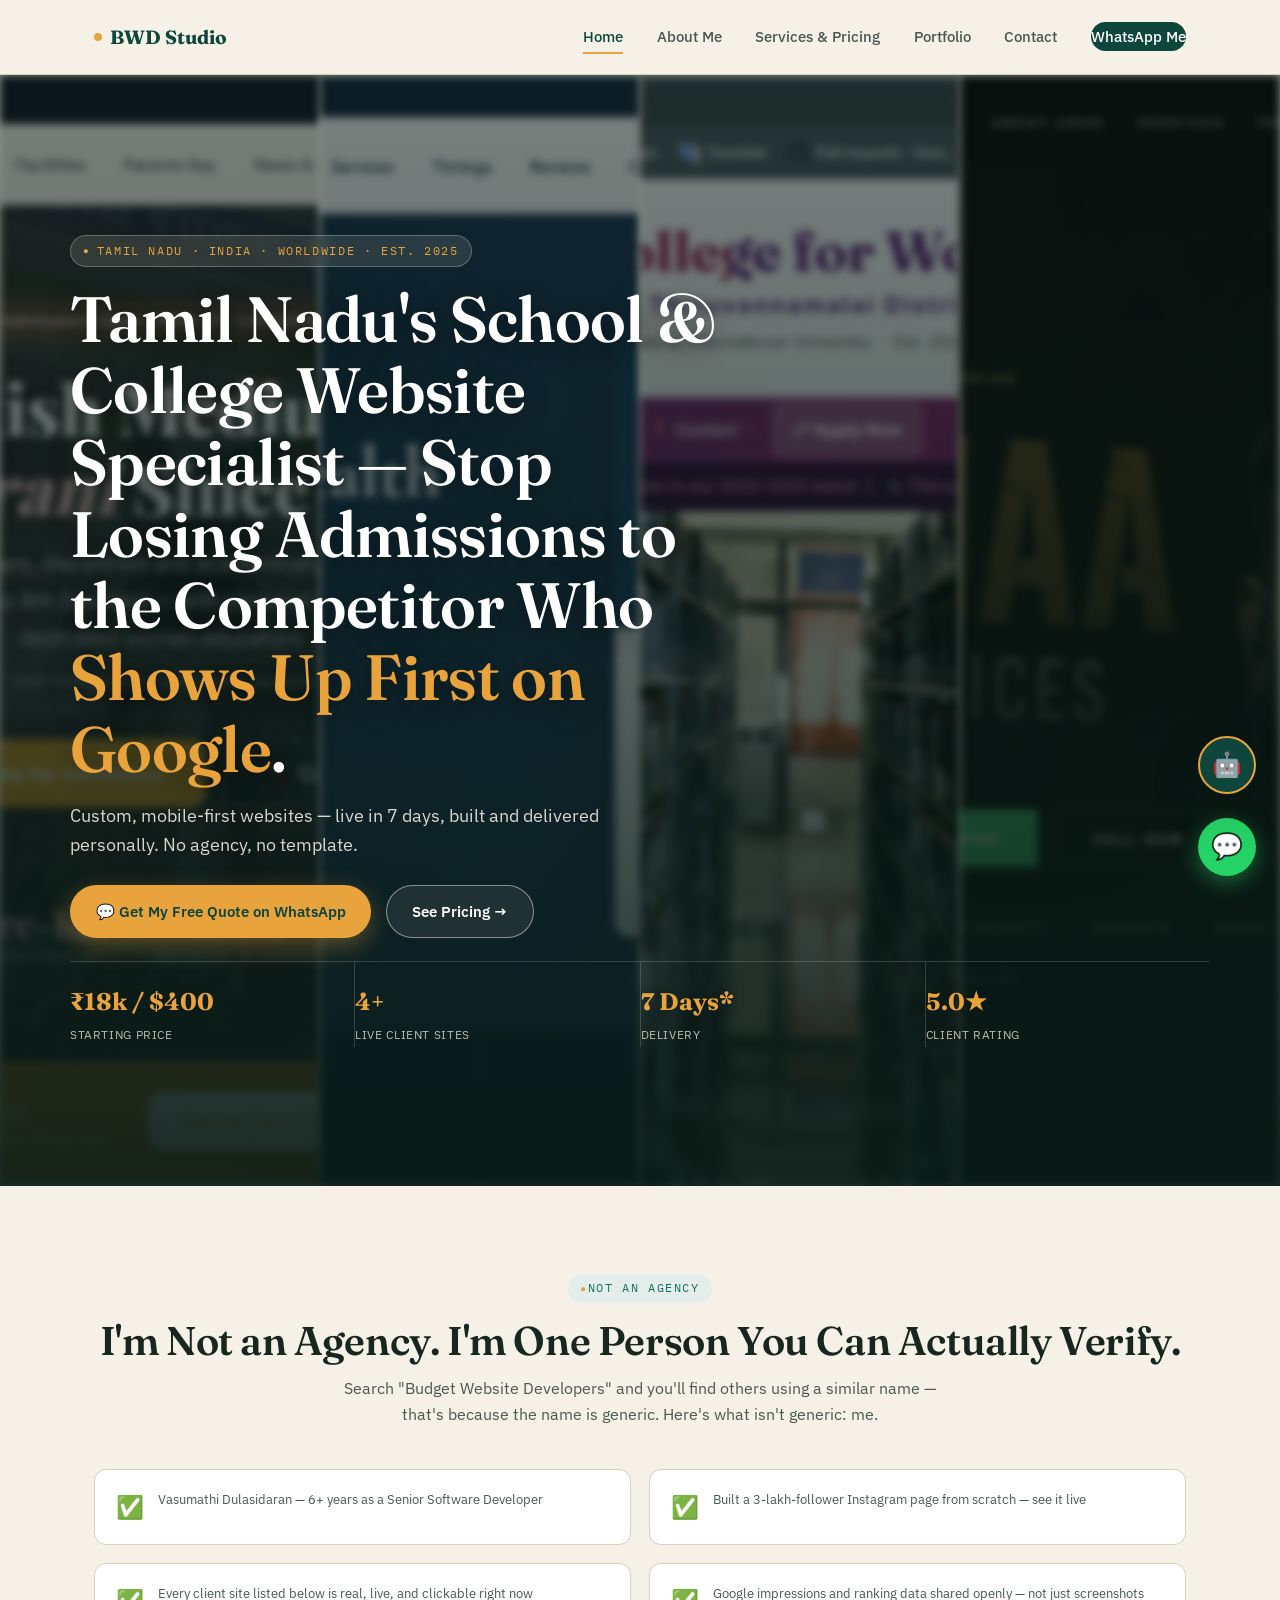
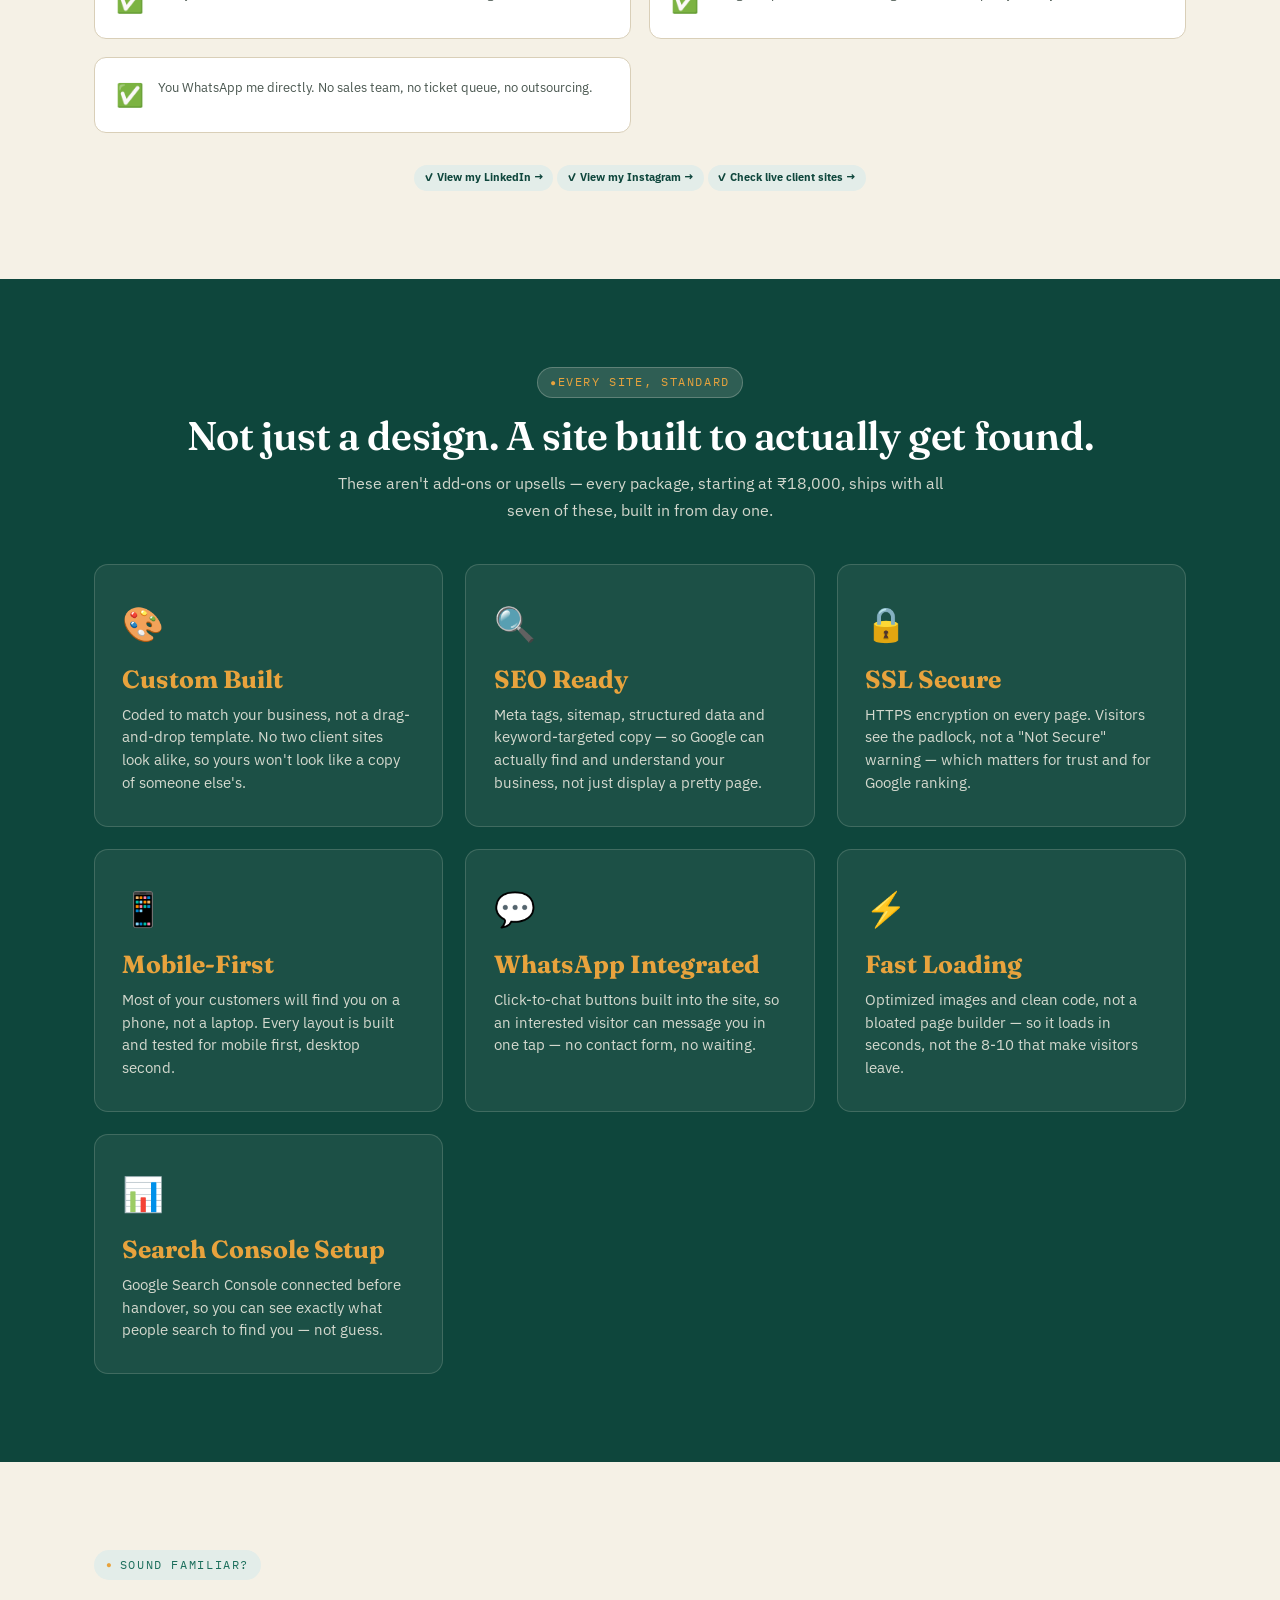
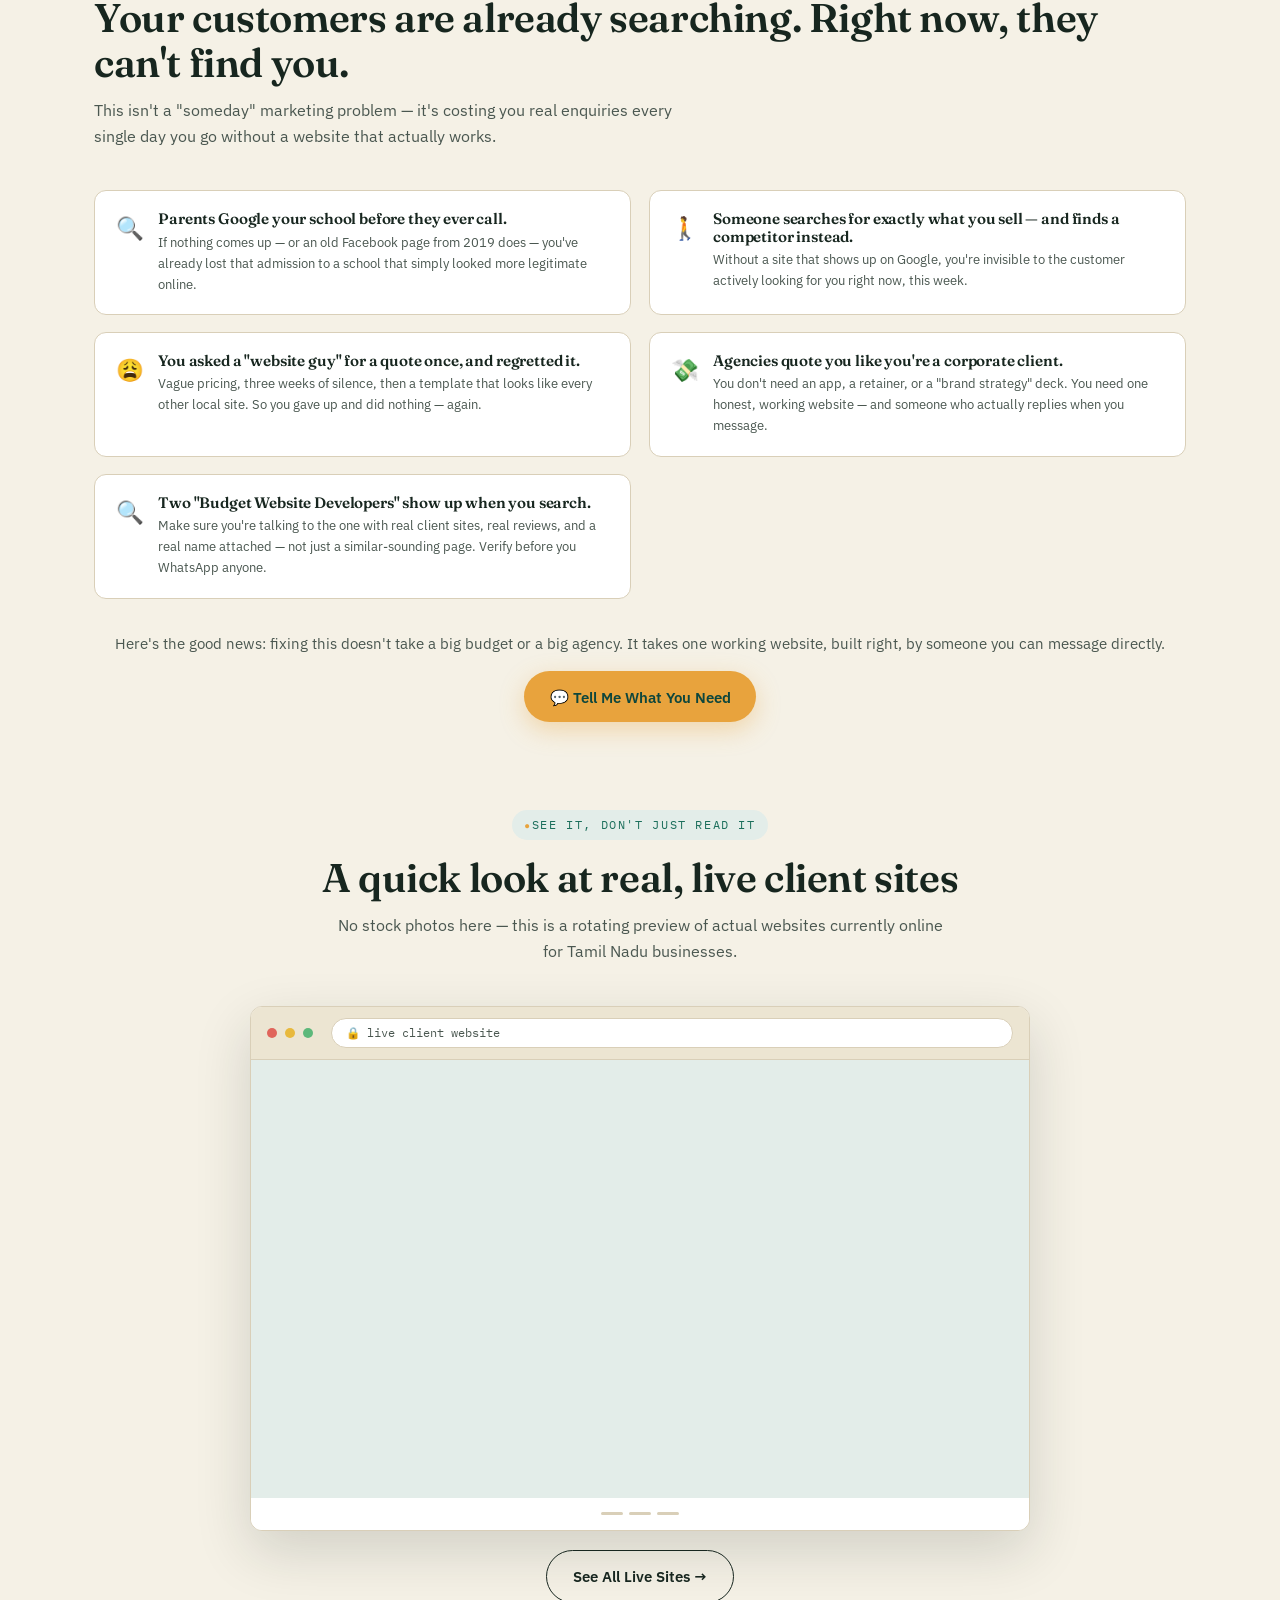
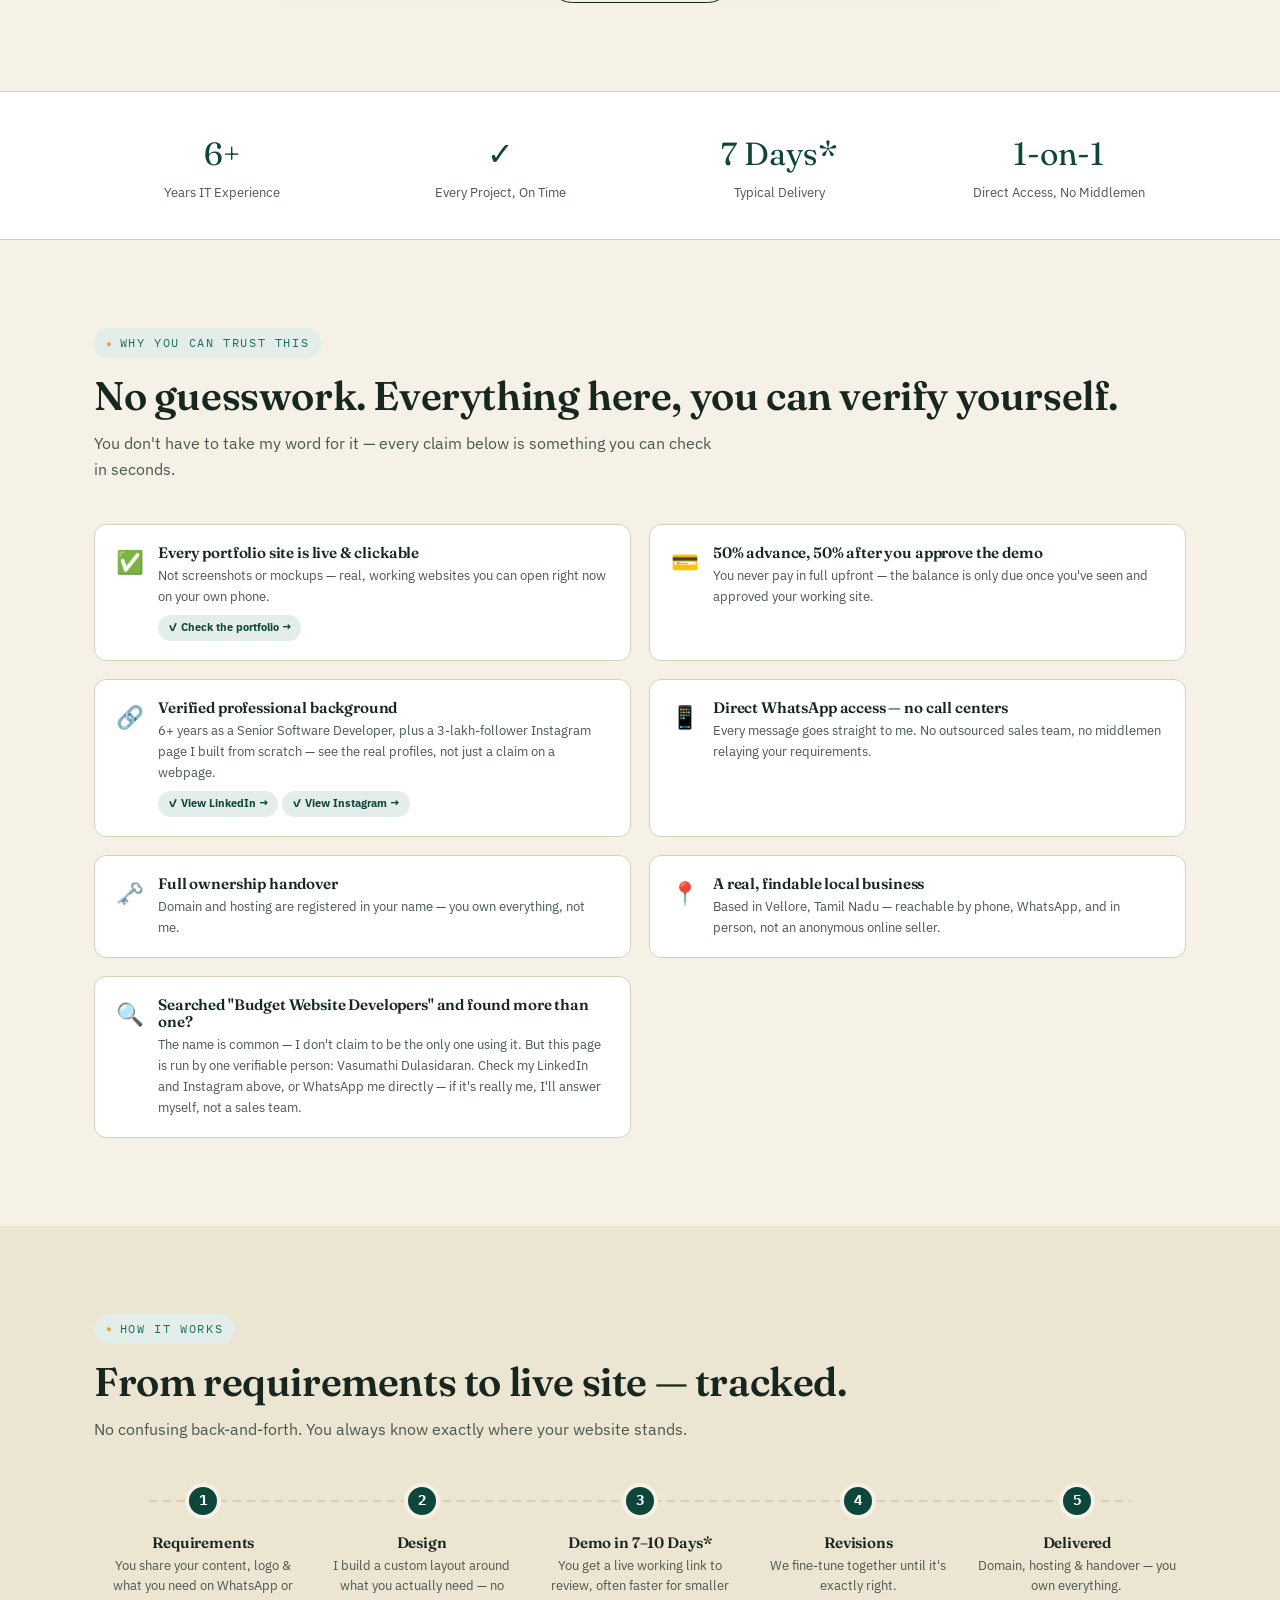
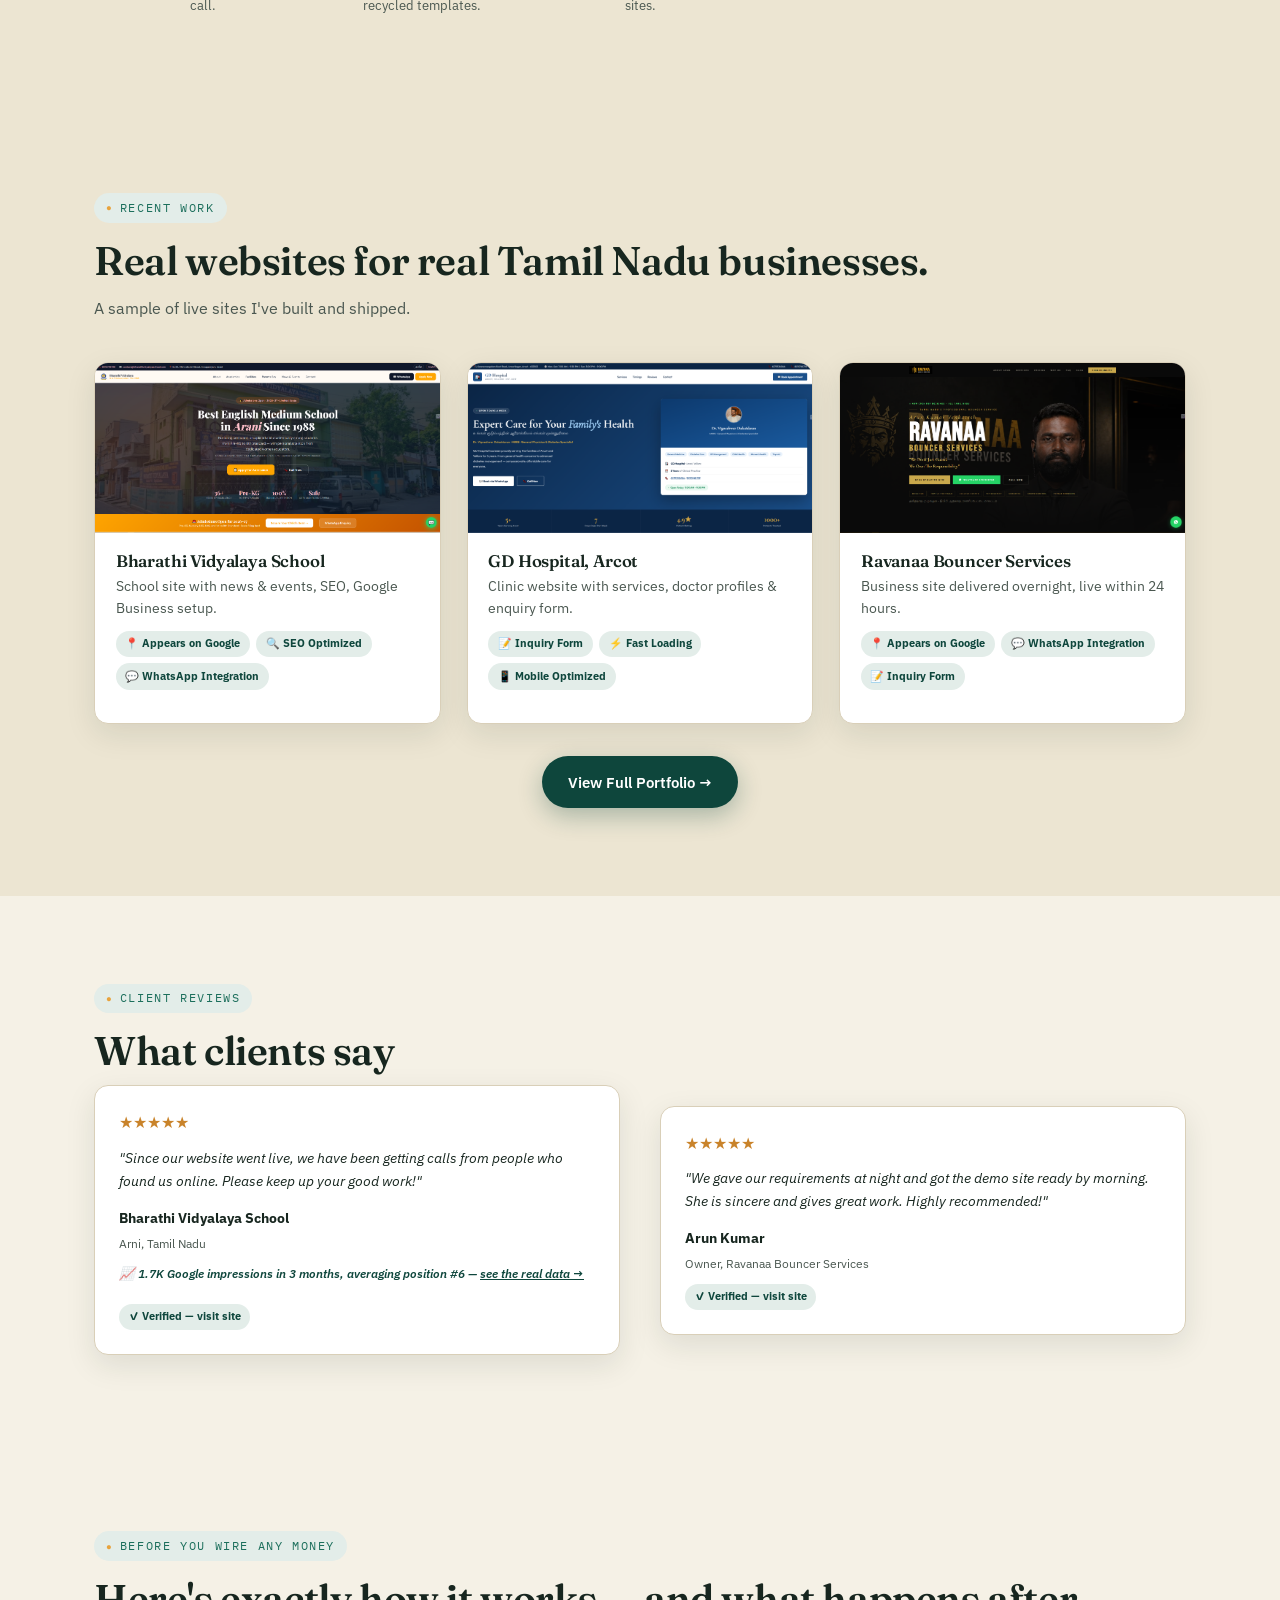
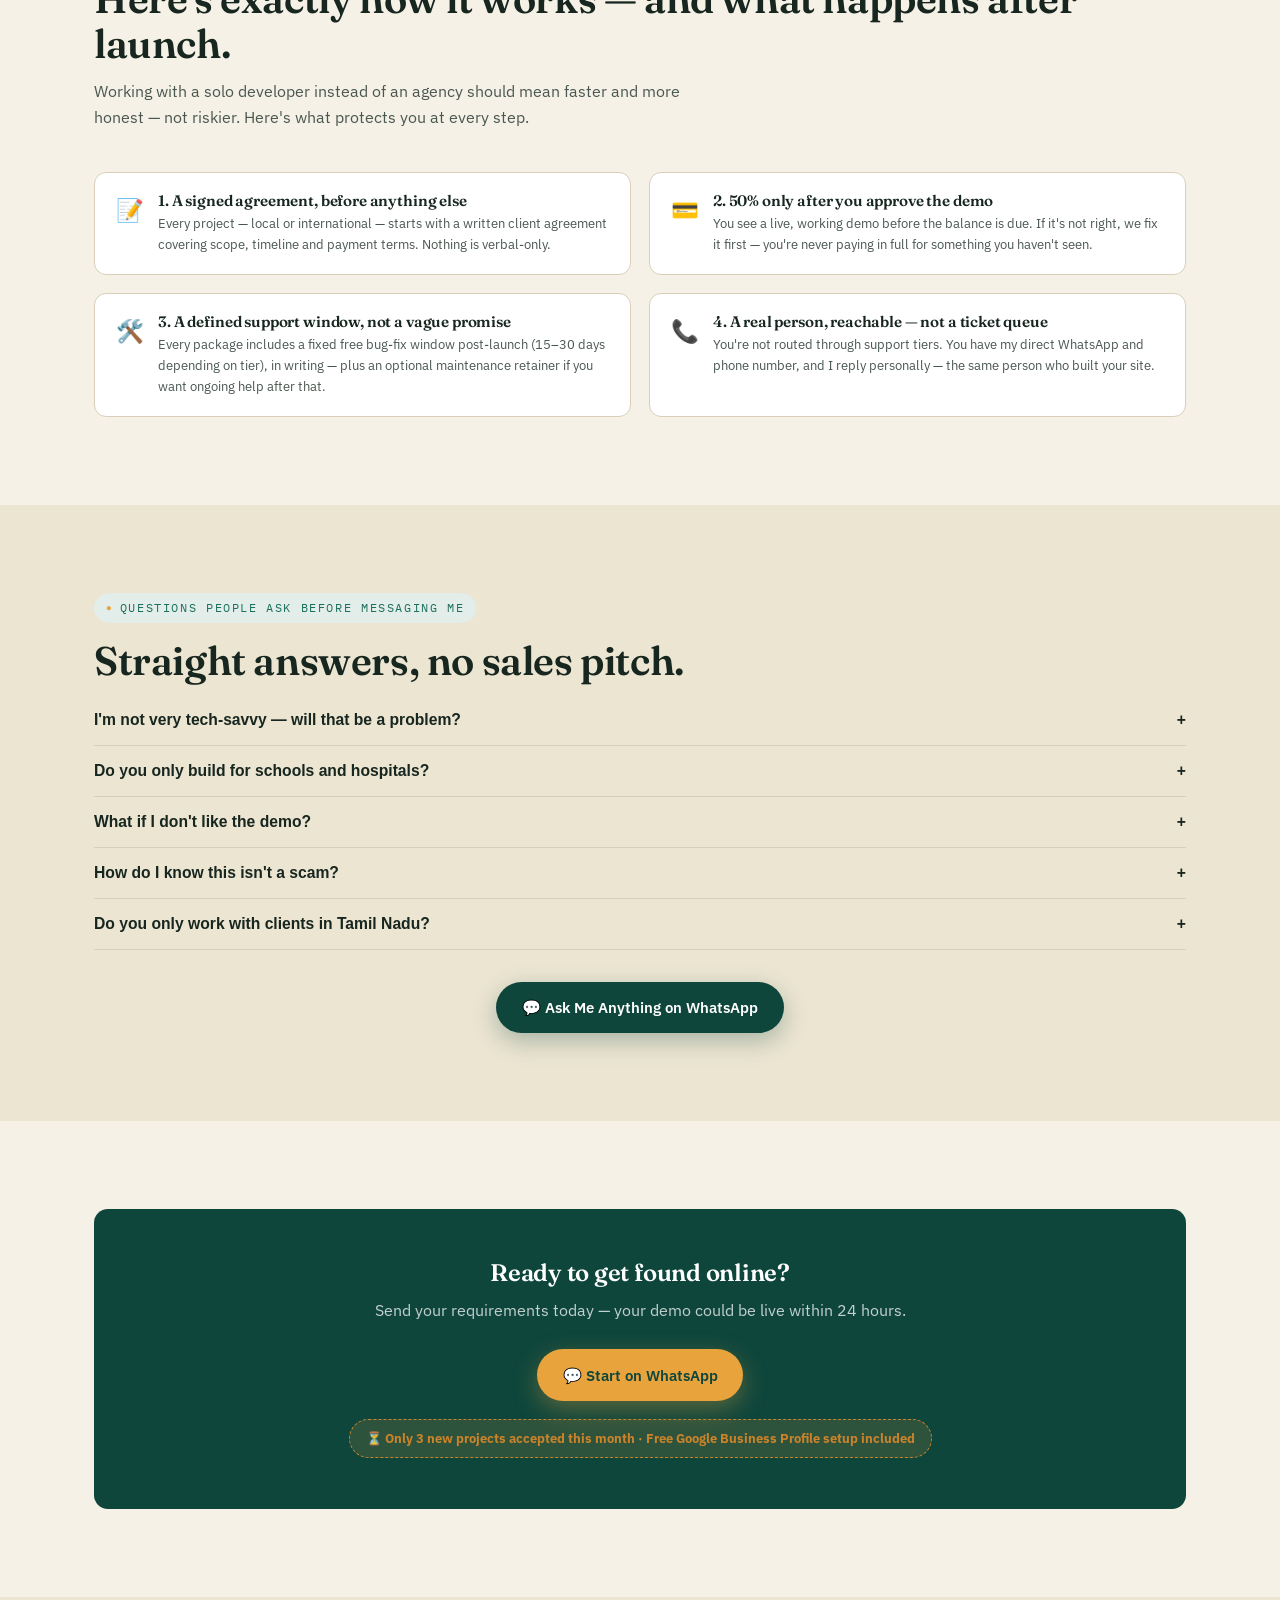
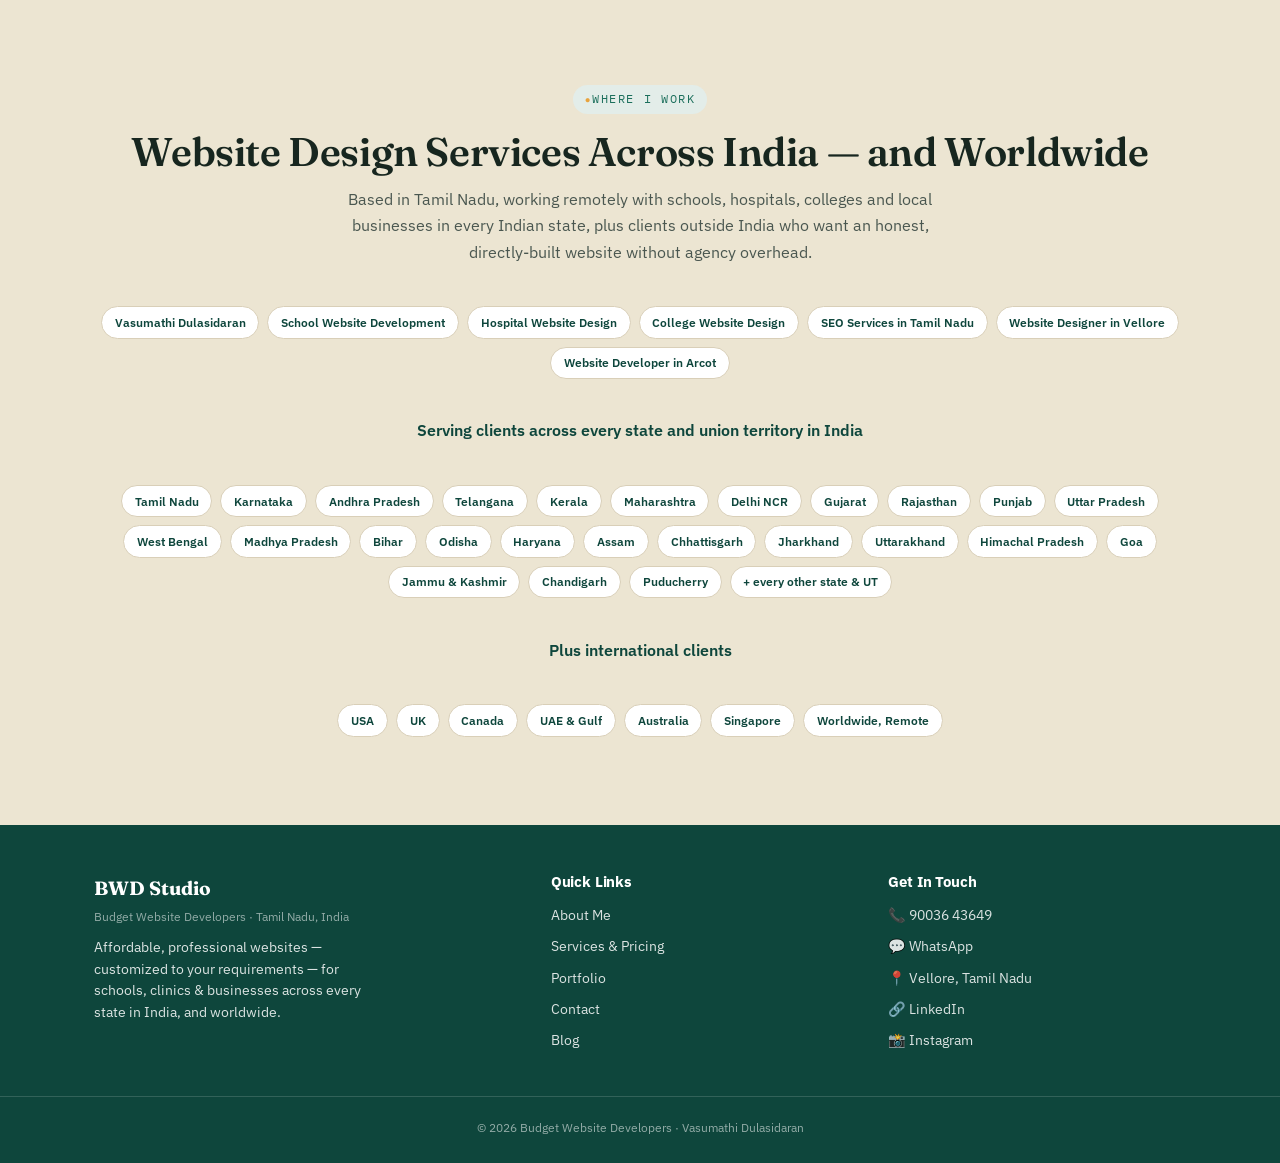
==== index.html @ 3a573e43 "done" ====
<!DOCTYPE html>
<html lang="en">
  
<head>
  <meta charset="UTF-8" />
  <meta name="viewport" content="width=device-width, initial-scale=1.0" />
  <meta name="google-site-verification" content="xr7_4LVCiftgjp5NkGRvG96FTxHsi5VYuT93rpDKlVk" />
  <link rel="canonical" href="https://budgetwebsitedevelopersvellore.org/" />
  <title>Vasumathi Dulasidaran | School & College Website Designer, Tamil Nadu</title>
  <meta
    name="description"
    content="Websites for schools, colleges & institutions in Tamil Nadu — built personally by Vasumathi Dulasidaran, not an agency. Live in 7-10 days, from ₹18,000. See real client sites and results before you pay a rupee."
  />
  <link rel="preconnect" href="https://fonts.googleapis.com" />
  <link
    href="https://fonts.googleapis.com/css2?family=Fraunces:opsz,wght@9..144,500;9..144,600;9..144,700&family=IBM+Plex+Sans:wght@400;500;600;700&family=IBM+Plex+Mono:wght@500;600;700&display=swap"
    rel="stylesheet"
  />
  <link rel="stylesheet" href="css/style.css" />
  <script type="application/ld+json">
  {
    "@context": "https://schema.org",
    "@graph": [
      {
        "@type": "LocalBusiness",
        "@id": "https://budgetwebsitedevelopersvellore.org/#business",
        "name": "Budget Website Developers",
        "alternateName": ["BWD Studio", "Budget Website Developers Vellore"],
        "description": "Professional website design for schools, clinics and local businesses across Tamil Nadu.",
        "url": "https://budgetwebsitedevelopersvellore.org/",
        "telephone": "+919003643649",
        "founder": {
          "@type": "Person",
          "name": "Vasumathi Dulasidaran",
          "jobTitle": "Founder & Senior Web Developer",
          "sameAs": [
            "https://www.linkedin.com/in/vasumathi-dulasidaran-817b8784/",
            "https://www.instagram.com/letslearnsomeindianlanguages"
          ]
        },
        "address": {
          "@type": "PostalAddress",
          "addressLocality": "Vellore",
          "addressRegion": "Tamil Nadu",
          "addressCountry": "IN"
        },
        "areaServed": [
          { "@type": "Country", "name": "India" },
          { "@type": "State", "name": "Tamil Nadu" },
          { "@type": "State", "name": "Andhra Pradesh" },
          { "@type": "State", "name": "Karnataka" },
          { "@type": "State", "name": "Kerala" },
          { "@type": "State", "name": "Telangana" },
          { "@type": "State", "name": "Maharashtra" },
          { "@type": "State", "name": "Delhi" },
          { "@type": "State", "name": "Gujarat" },
          { "@type": "State", "name": "Rajasthan" },
          { "@type": "State", "name": "Uttar Pradesh" },
          { "@type": "State", "name": "West Bengal" },
          { "@type": "State", "name": "Punjab" }
        ],
        "priceRange": "₹₹",
        "openingHours": "Mo-Sa 09:00-20:00",
        "sameAs": [
          "https://budgetwebsitedevelopers.blogspot.com/",
          "https://www.linkedin.com/in/vasumathi-dulasidaran-817b8784/",
          "https://www.instagram.com/letslearnsomeindianlanguages"
        ],
        "aggregateRating": {
          "@type": "AggregateRating",
          "ratingValue": "5",
          "reviewCount": "2",
          "bestRating": "5"
        }
      },
      {
        "@type": "Service",
        "name": "Remote Website Design & Development",
        "provider": { "@id": "https://budgetwebsitedevelopersvellore.org/#business" },
        "areaServed": { "@type": "Place", "name": "Worldwide" },
        "description": "Custom website design and development delivered remotely for clients anywhere in the world, from an India-based developer.",
        "offers": {
          "@type": "Offer",
          "priceCurrency": "USD",
          "price": "400",
          "url": "https://budgetwebsitedevelopersvellore.org/services.html"
        }
      }
    ]
  }
  </script>
  <style>
    /* ---------- BIG FULL-BLEED HERO ---------- */
    .hero-big {
      position: relative;
      min-height: 78vh;
      display: flex;
      align-items: flex-end;
      overflow: hidden;
      color: var(--white);
    }
    .hero-bg {
      position: absolute;
      inset: 0;
      display: grid;
      grid-template-columns: repeat(4, 1fr);
      gap: 0;
    }
    .hero-bg img {
      width: 100%;
      height: 100%;
      object-fit: cover;
      object-position: top;
      animation: kenBurns 16s ease-in-out infinite alternate;
      filter: saturate(0.75) brightness(0.8) blur(4px);
    }
    .hero-bg img:nth-child(2) { animation-delay: 0.6s; }
    .hero-bg img:nth-child(3) { animation-delay: 1.2s; }
    .hero-bg img:nth-child(4) { animation-delay: 1.8s; }
    .hero-scrim {
      position: absolute;
      inset: 0;
      background: linear-gradient(to top, rgba(9,28,23,0.92) 0%, rgba(9,28,23,0.62) 45%, rgba(9,28,23,0.42) 100%);
    }
    .hero-big-content {
      position: relative;
      z-index: 2;
      width: 100%;
      padding: 4.5rem 0 3.2rem;
    }
    .hero-big .eyebrow {
      background: rgba(245,241,230,0.12);
      color: var(--marigold);
      border: 1px solid rgba(245,241,230,0.28);
      backdrop-filter: blur(6px);
    }
    .hero-big .eyebrow::before { color: var(--marigold); }
    .hero-big h1 {
      font-size: clamp(2.4rem, 5.6vw, 4rem);
      max-width: 16ch;
      color: var(--white);
      text-shadow: 0 6px 26px rgba(0,0,0,0.35);
      margin-bottom: 1.1rem;
    }
    .hero-big h1 em {
      font-style: normal;
      color: var(--marigold);
    }
    .hero-big p.lead {
      font-size: 1.12rem;
      color: rgba(245,241,230,0.88);
      max-width: 54ch;
      margin-bottom: 1.6rem;
    }
    .hero-btns {
      display: flex;
      gap: 0.9rem;
      flex-wrap: wrap;
      margin-bottom: 1.4rem;
    }
    .hero-big .btn-ghost {
      border-color: rgba(245,241,230,0.5);
      color: var(--white);
      background: rgba(245,241,230,0.08);
    }
    .hero-big .btn-ghost:hover {
      background: rgba(245,241,230,0.16);
      border-color: var(--white);
      color: var(--white);
    }
    .hero-note {
      font-size: 0.82rem;
      color: rgba(245,241,230,0.75);
      font-family: "IBM Plex Mono", monospace;
      margin-bottom: 1.8rem;
    }
    .hero-price-tag {
      display: inline-flex;
      align-items: baseline;
      gap: 0.6rem;
      background: rgba(9,28,23,0.4);
      border: 1.5px dashed var(--marigold);
      padding: 0.7rem 1.2rem;
      border-radius: 12px;
      backdrop-filter: blur(6px);
      margin-bottom: 2.2rem;
    }
    .hero-price-tag .amount {
      font-family: "Fraunces", serif;
      font-size: 1.5rem;
      font-weight: 700;
      color: var(--marigold);
    }
    .hero-price-tag .label {
      font-size: 0.75rem;
      color: rgba(245,241,230,0.8);
      text-transform: uppercase;
      letter-spacing: 0.06em;
    }
    .hero-stats-bar {
      position: relative;
      z-index: 2;
      display: flex;
      border-top: 1px solid rgba(245,241,230,0.18);
      margin-top: 1rem;
    }
    .hero-stats-bar .stat {
      flex: 1;
      padding: 1.3rem 0 0;
      border-right: 1px solid rgba(245,241,230,0.18);
    }
    .hero-stats-bar .stat:last-child { border-right: none; }
    .hero-stats-bar .stat b {
      display: block;
      font-family: "Fraunces", serif;
      font-size: 1.5rem;
      color: var(--marigold);
    }
    .hero-stats-bar .stat span {
      font-size: 0.78rem;
      color: rgba(245,241,230,0.75);
      text-transform: uppercase;
      letter-spacing: 0.05em;
    }
    @media (max-width: 720px) {
      .hero-big { min-height: 82vh; }
      .hero-bg { grid-template-columns: 1fr; }
      .hero-bg img:not(:first-child) { display: none; }
      .hero-stats-bar { flex-wrap: wrap; }
      .hero-stats-bar .stat {
        flex: 1 1 50%;
        border-right: none;
        border-bottom: 1px solid rgba(245,241,230,0.18);
        padding-bottom: 0.9rem;
      }
    }

    /* ---------- TECH FEATURES (big, highlighted) ---------- */
    .tech-section {
      background: var(--teal);
      color: var(--white);
    }
    .tech-section .eyebrow {
      background: rgba(245,241,230,0.14);
      color: var(--marigold);
      border: 1px solid rgba(245,241,230,0.24);
    }
    .tech-section .eyebrow::before { color: var(--marigold); }
    .tech-section h2 { color: var(--white); }
    .tech-section .sec-sub { color: rgba(245,241,230,0.85); }
    .tech-grid {
      display: grid;
      grid-template-columns: repeat(3, 1fr);
      gap: 1.4rem;
      margin-top: 1rem;
    }
    .tech-card {
      background: rgba(245,241,230,0.06);
      border: 1px solid rgba(245,241,230,0.16);
      border-radius: var(--radius);
      padding: 2rem 1.7rem;
      transition: transform 0.18s ease, background 0.18s ease;
    }
    .tech-card:hover {
      transform: translateY(-4px);
      background: rgba(245,241,230,0.1);
    }
    .tech-card .tech-ic {
      font-size: 2.1rem;
      margin-bottom: 0.9rem;
      display: block;
    }
    .tech-card .tech-term {
      font-family: "Fraunces", serif;
      font-weight: 700;
      font-size: 1.55rem;
      color: var(--marigold);
      margin-bottom: 0.55rem;
      line-height: 1.15;
    }
    .tech-card .tech-desc {
      font-size: 0.95rem;
      color: rgba(245,241,230,0.85);
      line-height: 1.5;
    }
    @media (max-width: 860px) {
      .tech-grid { grid-template-columns: 1fr 1fr; }
    }
    @media (max-width: 560px) {
      .tech-grid { grid-template-columns: 1fr; }
    }

    .preview-wrap {
      max-width: 780px;
      margin: 0 auto;
    }
    .browser-frame {
      background: var(--white);
      border-radius: 12px;
      border: 1px solid var(--line);
      box-shadow: var(--shadow-lg);
      overflow: hidden;
    }
    .browser-bar {
      background: var(--paper-d);
      padding: 0.7rem 1rem;
      display: flex;
      align-items: center;
      gap: 0.5rem;
      border-bottom: 1px solid var(--line);
    }
    .browser-dot {
      width: 10px;
      height: 10px;
      border-radius: 50%;
    }
    .browser-dot.r { background: #e0655b; }
    .browser-dot.y { background: #e8b93d; }
    .browser-dot.g { background: #5cb87a; }
    .browser-url {
      flex: 1;
      background: var(--white);
      border: 1px solid var(--line);
      border-radius: 20px;
      padding: 0.3rem 0.9rem;
      font-family: "IBM Plex Mono", monospace;
      font-size: 0.72rem;
      color: var(--ink-soft);
      margin-left: 0.6rem;
      overflow: hidden;
      white-space: nowrap;
    }
    .preview-stage {
      position: relative;
      aspect-ratio: 16/9;
      background: var(--teal-pale);
    }
    .preview-slide {
      position: absolute;
      inset: 0;
      opacity: 0;
      animation: slideCycle 12s infinite;
    }
    .preview-slide img {
      animation: kenBurns 12s ease-in-out infinite;
      width: 100%;
      height: 100%;
      object-fit: cover;
      object-position: top;
    }
    .preview-slide:nth-child(1) { animation-delay: 0s; }
    .preview-slide:nth-child(2) { animation-delay: 4s; }
    .preview-slide:nth-child(3) { animation-delay: 8s; }
    @keyframes slideCycle {
      0% { opacity: 0; }
      4% { opacity: 1; }
      29% { opacity: 1; }
      33% { opacity: 0; }
      100% { opacity: 0; }
    }
    .preview-caption {
      position: absolute;
      bottom: 0;
      left: 0;
      right: 0;
      background: linear-gradient(to top, rgba(14,70,60,0.85), transparent);
      color: #fff;
      padding: 1.6rem 1.2rem 0.9rem;
      font-size: 0.85rem;
      font-weight: 600;
    }
    .preview-dots {
      display: flex;
      justify-content: center;
      gap: 0.4rem;
      padding: 0.9rem;
      background: var(--white);
    }
    .preview-dots span {
      width: 22px;
      height: 3px;
      background: var(--line);
      border-radius: 3px;
      animation: dotCycle 12s infinite;
    }
    .preview-dots span:nth-child(1) { animation-delay: 0s; }
    .preview-dots span:nth-child(2) { animation-delay: 4s; }
    .preview-dots span:nth-child(3) { animation-delay: 8s; }
    @keyframes dotCycle {
      0% { background: var(--line); }
      4% { background: var(--marigold); }
      29% { background: var(--marigold); }
      33% { background: var(--line); }
      100% { background: var(--line); }
    }
    @keyframes kenBurns {
      0% { transform: scale(1); }
      50% { transform: scale(1.06); }
      100% { transform: scale(1); }
    }
    @media (prefers-reduced-motion: reduce) {
      .preview-slide { animation: none; opacity: 0; }
      .preview-slide:first-child { opacity: 1; }
      .preview-dots span { animation: none; }
      .preview-slide img { animation: none; }
    }
    .trust-strip {
      background: var(--white);
      border-top: 1px solid var(--line);
      border-bottom: 1px solid var(--line);
      padding: 2.2rem 0;
    }
    .trust-grid {
      display: grid;
      grid-template-columns: repeat(4, 1fr);
      gap: 1.5rem;
      text-align: center;
    }
    .trust-grid .n {
      font-family: "Fraunces", serif;
      font-size: 2rem;
      color: var(--teal);
      display: block;
    }
    .trust-grid .l {
      font-size: 0.8rem;
      color: var(--ink-soft);
    }
    @media (max-width: 720px) {
      .trust-grid {
        grid-template-columns: repeat(2, 1fr);
      }
    }
    .pf-teaser-card {
      overflow: hidden;
    }
    .pf-teaser-card img {
      width: 100%;
      height: 170px;
      object-fit: cover;
      object-position: top;
    }
    .pf-teaser-body {
      padding: 1.2rem 1.3rem 1.4rem;
    }
    .pf-teaser-body h4 {
      font-size: 1.05rem;
      margin-bottom: 0.3rem;
    }
    .pf-teaser-body p {
      font-size: 0.85rem;
      color: var(--ink-soft);
    }
    .t-mini {
      padding: 1.5rem;
    }
    .t-mini .stars {
      color: var(--marigold-d);
      margin-bottom: 0.6rem;
    }
    .t-mini p {
      font-size: 0.9rem;
      font-style: italic;
      margin-bottom: 0.8rem;
    }
    .t-mini strong {
      font-size: 0.85rem;
    }
    .cta-band {
      background: var(--teal);
      color: var(--white);
      text-align: center;
      border-radius: var(--radius);
      padding: 3.2rem 2rem;
    }
    .cta-band h2 {
      color: var(--white);
      margin-bottom: 0.7rem;
    }
    .cta-band p {
      color: rgba(255, 255, 255, 0.75);
      margin-bottom: 1.6rem;
    }
    .faq-item { border-bottom:1px solid var(--line); padding:1rem 0; }
    .faq-q { width:100%; text-align:left; background:none; border:none; font-weight:600; font-size:0.98rem; cursor:pointer; display:flex; justify-content:space-between; padding:0; color:var(--ink); }
    .faq-a { max-height:0; overflow:hidden; transition:max-height 0.3s ease; font-size:0.88rem; color:var(--ink-soft); }
    .faq-item.open .faq-a { max-height:220px; padding-top:0.7rem; }
  </style>
</head>
<body>
  <!-- NAV -->
  <nav class="site-nav">
    <div class="nav-inner">
      <a href="index.html" class="nav-logo"><span class="dot"></span>BWD Studio</a>
      <ul class="nav-links">
        <li><a href="index.html" class="active">Home</a></li>
        <li><a href="about.html">About Me</a></li>
        <li><a href="services.html">Services &amp; Pricing</a></li>
        <li><a href="portfolio.html">Portfolio</a></li>
        <li><a href="contact.html">Contact</a></li>
        <li><a href="https://wa.me/919003643649" target="_blank" class="nav-cta">WhatsApp Me</a></li>
      </ul>
      <button class="nav-burger" id="navBurger" aria-label="Menu"><span></span><span></span><span></span></button>
    </div>
    <div class="mobile-panel" id="mobilePanel">
      <a href="index.html">Home</a>
      <a href="about.html">About Me</a>
      <a href="services.html">Services &amp; Pricing</a>
      <a href="portfolio.html">Portfolio</a>
      <a href="contact.html">Contact</a>
      <a href="https://wa.me/919003643649" target="_blank">WhatsApp Me →</a>
    </div>
  </nav>

  <!-- HERO -->
  <section class="hero-big">
    <div class="hero-bg">
      <img src="images/school.PNG" alt="School website built by Budget Website Developers" />
      <img src="images/hospital.PNG" alt="Hospital website built by Budget Website Developers" />
      <img src="images/ssswomens.png" alt="College website built by Budget Website Developers" />
      <img src="images/ravanaa.PNG" alt="Local business website built by Budget Website Developers" />
    </div>
    <div class="hero-scrim"></div>
    <div class="wrap hero-big-content">
      <div class="eyebrow">Tamil Nadu · India · Worldwide · Est. 2025</div>
      <h1>Tamil Nadu's School &amp; College Website Specialist — Stop Losing Admissions to the Competitor Who <em>Shows Up First on Google</em>.</h1>
      <p class="lead">Custom, mobile-first websites — live in 7 days, built and delivered personally. No agency, no template.</p>
      <div class="hero-btns">
        <a href="https://wa.me/919003643649?text=Hi%20Vasumathi%2C%20I%20want%20a%20website%20for%20my%20business.%20Can%20we%20talk%3F" target="_blank" class="btn btn-primary">💬 Get My Free Quote on WhatsApp</a>
        <a href="services.html" class="btn btn-ghost">See Pricing →</a>
      </div>
      <div class="hero-stats-bar">
        <div class="stat"><b>₹18k / $400</b><span>Starting Price</span></div>
        <div class="stat"><b>4+</b><span>Live Client Sites</span></div>
        <div class="stat"><b>7 Days*</b><span>Delivery</span></div>
        <div class="stat"><b>5.0★</b><span>Client Rating</span></div>
      </div>
    </div>
  </section>

  <!-- WHY TRUST ME -->
  <section>
    <div class="wrap">
      <div class="eyebrow center" style="display:table;margin-left:auto;margin-right:auto">Not an Agency</div>
      <h2 class="sec-title center">I'm Not an Agency. I'm One Person You Can Actually Verify.</h2>
      <p class="sec-sub center">Search "Budget Website Developers" and you'll find others using a similar name — that's because the name is generic. Here's what isn't generic: me.</p>
      <div class="trust-grid2 reveal">
        <div class="trust-card">
          <div class="ic">✅</div>
          <div><p>Vasumathi Dulasidaran — 6+ years as a Senior Software Developer</p></div>
        </div>
        <div class="trust-card">
          <div class="ic">✅</div>
          <div><p>Built a 3-lakh-follower Instagram page from scratch — see it live</p></div>
        </div>
        <div class="trust-card">
          <div class="ic">✅</div>
          <div><p>Every client site listed below is real, live, and clickable right now</p></div>
        </div>
        <div class="trust-card">
          <div class="ic">✅</div>
          <div><p>Google impressions and ranking data shared openly — not just screenshots</p></div>
        </div>
        <div class="trust-card">
          <div class="ic">✅</div>
          <div><p>You WhatsApp me directly. No sales team, no ticket queue, no outsourcing.</p></div>
        </div>
      </div>
      <p style="text-align:center;margin-top:1.5rem">
        <a href="https://www.linkedin.com/in/vasumathi-dulasidaran-817b8784/" target="_blank" class="verify-chip">✓ View my LinkedIn →</a>
        <a href="https://www.instagram.com/letslearnsomeindianlanguages" target="_blank" class="verify-chip">✓ View my Instagram →</a>
        <a href="portfolio.html" class="verify-chip">✓ Check live client sites →</a>
      </p>
    </div>
  </section>

  <!-- TECH FEATURES (big, highlighted) -->
  <section class="tech-section">
    <div class="wrap">
      <div class="eyebrow center" style="display:table;margin-left:auto;margin-right:auto">Every Site, Standard</div>
      <h2 class="sec-title center">Not just a design. A site built to actually get found.</h2>
      <p class="sec-sub center">These aren't add-ons or upsells — every package, starting at ₹18,000, ships with all seven of these, built in from day one.</p>
      <div class="tech-grid">
        <div class="tech-card">
          <span class="tech-ic">🎨</span>
          <div class="tech-term">Custom Built</div>
          <div class="tech-desc">Coded to match your business, not a drag-and-drop template. No two client sites look alike, so yours won't look like a copy of someone else's.</div>
        </div>
        <div class="tech-card">
          <span class="tech-ic">🔍</span>
          <div class="tech-term">SEO Ready</div>
          <div class="tech-desc">Meta tags, sitemap, structured data and keyword-targeted copy — so Google can actually find and understand your business, not just display a pretty page.</div>
        </div>
        <div class="tech-card">
          <span class="tech-ic">🔒</span>
          <div class="tech-term">SSL Secure</div>
          <div class="tech-desc">HTTPS encryption on every page. Visitors see the padlock, not a "Not Secure" warning — which matters for trust and for Google ranking.</div>
        </div>
        <div class="tech-card">
          <span class="tech-ic">📱</span>
          <div class="tech-term">Mobile-First</div>
          <div class="tech-desc">Most of your customers will find you on a phone, not a laptop. Every layout is built and tested for mobile first, desktop second.</div>
        </div>
        <div class="tech-card">
          <span class="tech-ic">💬</span>
          <div class="tech-term">WhatsApp Integrated</div>
          <div class="tech-desc">Click-to-chat buttons built into the site, so an interested visitor can message you in one tap — no contact form, no waiting.</div>
        </div>
        <div class="tech-card">
          <span class="tech-ic">⚡</span>
          <div class="tech-term">Fast Loading</div>
          <div class="tech-desc">Optimized images and clean code, not a bloated page builder — so it loads in seconds, not the 8-10 that make visitors leave.</div>
        </div>
        <div class="tech-card">
          <span class="tech-ic">📊</span>
          <div class="tech-term">Search Console Setup</div>
          <div class="tech-desc">Google Search Console connected before handover, so you can see exactly what people search to find you — not guess.</div>
        </div>
      </div>
    </div>
  </section>

  <!-- PAIN POINTS -->
  <section>
    <div class="wrap">
      <div class="eyebrow">Sound Familiar?</div>
      <h2 class="sec-title">Your customers are already searching. Right now, they can't find you.</h2>
      <p class="sec-sub">This isn't a "someday" marketing problem — it's costing you real enquiries every single day you go without a website that actually works.</p>
      <div class="trust-grid2 reveal">
        <div class="trust-card">
          <div class="ic">🔍</div>
          <div>
            <h4>Parents Google your school before they ever call.</h4>
            <p>If nothing comes up — or an old Facebook page from 2019 does — you've already lost that admission to a school that simply looked more legitimate online.</p>
          </div>
        </div>
        <div class="trust-card">
          <div class="ic">🚶</div>
          <div>
            <h4>Someone searches for exactly what you sell — and finds a competitor instead.</h4>
            <p>Without a site that shows up on Google, you're invisible to the customer actively looking for you right now, this week.</p>
          </div>
        </div>
        <div class="trust-card">
          <div class="ic">😩</div>
          <div>
            <h4>You asked a "website guy" for a quote once, and regretted it.</h4>
            <p>Vague pricing, three weeks of silence, then a template that looks like every other local site. So you gave up and did nothing — again.</p>
          </div>
        </div>
        <div class="trust-card">
          <div class="ic">💸</div>
          <div>
            <h4>Agencies quote you like you're a corporate client.</h4>
            <p>You don't need an app, a retainer, or a "brand strategy" deck. You need one honest, working website — and someone who actually replies when you message.</p>
          </div>
        </div>
        <div class="trust-card">
          <div class="ic">🔍</div>
          <div>
            <h4>Two "Budget Website Developers" show up when you search.</h4>
            <p>Make sure you're talking to the one with real client sites, real reviews, and a real name attached — not just a similar-sounding page. Verify before you WhatsApp anyone.</p>
          </div>
        </div>
      </div>
      <p style="text-align:center;margin-top:2rem;color:var(--ink-soft);font-size:0.95rem">
        Here's the good news: fixing this doesn't take a big budget or a big agency. It takes one working website, built right, by someone you can message directly.
      </p>
      <p style="text-align:center;margin-top:1rem">
        <a href="https://wa.me/919003643649?text=Hi%20Vasumathi%2C%20I%20want%20a%20website%20for%20my%20business.%20Can%20we%20talk%3F" target="_blank" class="btn btn-primary">💬 Tell Me What You Need</a>
      </p>
    </div>
  </section>
  <section style="padding-top:0">
    <div class="wrap">
      <div class="eyebrow center" style="display:table;margin-left:auto;margin-right:auto">See It, Don't Just Read It</div>
      <h2 class="sec-title center">A quick look at real, live client sites</h2>
      <p class="sec-sub center">No stock photos here — this is a rotating preview of actual websites currently online for Tamil Nadu businesses.</p>
      <div class="preview-wrap reveal">
        <div class="browser-frame">
          <div class="browser-bar">
            <span class="browser-dot r"></span><span class="browser-dot y"></span><span class="browser-dot g"></span>
            <span class="browser-url">🔒 live client website</span>
          </div>
          <div class="preview-stage">
            <div class="preview-slide">
              <img src="images/ssswomens.png" alt="SSS College for Women live website" />
              <div class="preview-caption">SSS College for Women — ssswomenscollege.com</div>
            </div>
            <div class="preview-slide">
              <img src="images/school.PNG" alt="Bharathi Vidyalaya School live website" />
              <div class="preview-caption">Bharathi Vidyalaya School — bharathividyalayaschool.com</div>
            </div>
            <div class="preview-slide">
              <img src="images/ravanaa.PNG" alt="Ravanaa Bouncer Services live website" />
              <div class="preview-caption">Ravanaa Bouncer Services — ravanaa.org</div>
            </div>
          </div>
          <div class="preview-dots"><span></span><span></span><span></span></div>
        </div>
        <p style="text-align:center;margin-top:1.2rem">
          <a href="portfolio.html" class="btn btn-ghost">See All Live Sites →</a>
        </p>
      </div>
    </div>
  </section>

  <!-- TRUST STRIP -->
  <div class="trust-strip">
    <div class="wrap trust-grid">
      <div><span class="n">6+</span><span class="l">Years IT Experience</span></div>
      <div><span class="n">✓</span><span class="l">Every Project, On Time</span></div>
      <div><span class="n">7 Days*</span><span class="l">Typical Delivery</span></div>
      <div><span class="n">1-on-1</span><span class="l">Direct Access, No Middlemen</span></div>
    </div>
  </div>

  <!-- PROCESS -->
  <section>
    <div class="wrap">
      <div class="eyebrow">Why You Can Trust This</div>
      <h2 class="sec-title">No guesswork. Everything here, you can verify yourself.</h2>
      <p class="sec-sub">You don't have to take my word for it — every claim below is something you can check in seconds.</p>
      <div class="trust-grid2 reveal">
        <div class="trust-card">
          <div class="ic">✅</div>
          <div>
            <h4>Every portfolio site is live &amp; clickable</h4>
            <p>Not screenshots or mockups — real, working websites you can open right now on your own phone.</p>
            <a href="portfolio.html" class="verify-chip">✓ Check the portfolio →</a>
          </div>
        </div>
        <div class="trust-card">
          <div class="ic">💳</div>
          <div>
            <h4>50% advance, 50% after you approve the demo</h4>
            <p>You never pay in full upfront — the balance is only due once you've seen and approved your working site.</p>
          </div>
        </div>
        <div class="trust-card">
          <div class="ic">🔗</div>
          <div>
            <h4>Verified professional background</h4>
            <p>6+ years as a Senior Software Developer, plus a 3-lakh-follower Instagram page I built from scratch — see the real profiles, not just a claim on a webpage.</p>
            <a href="https://www.linkedin.com/in/vasumathi-dulasidaran-817b8784/" target="_blank" class="verify-chip">✓ View LinkedIn →</a>
            <a href="https://www.instagram.com/letslearnsomeindianlanguages" target="_blank" class="verify-chip">✓ View Instagram →</a>
          </div>
        </div>
        <div class="trust-card">
          <div class="ic">📱</div>
          <div>
            <h4>Direct WhatsApp access — no call centers</h4>
            <p>Every message goes straight to me. No outsourced sales team, no middlemen relaying your requirements.</p>
          </div>
        </div>
        <div class="trust-card">
          <div class="ic">🗝️</div>
          <div>
            <h4>Full ownership handover</h4>
            <p>Domain and hosting are registered in your name — you own everything, not me.</p>
          </div>
        </div>
        <div class="trust-card">
          <div class="ic">📍</div>
          <div>
            <h4>A real, findable local business</h4>
            <p>Based in Vellore, Tamil Nadu — reachable by phone, WhatsApp, and in person, not an anonymous online seller.</p>
          </div>
        </div>
        <div class="trust-card">
          <div class="ic">🔍</div>
          <div>
            <h4>Searched "Budget Website Developers" and found more than one?</h4>
            <p>The name is common — I don't claim to be the only one using it. But this page is run by one verifiable person: Vasumathi Dulasidaran. Check my LinkedIn and Instagram above, or WhatsApp me directly — if it's really me, I'll answer myself, not a sales team.</p>
          </div>
        </div>
      </div>
    </div>
  </section>

  <!-- PROCESS -->
  <section style="background:var(--paper-d)">
    <div class="wrap">
      <div class="eyebrow">How It Works</div>
      <h2 class="sec-title">From requirements to live site — tracked.</h2>
      <p class="sec-sub">No confusing back-and-forth. You always know exactly where your website stands.</p>
      <div class="tracker reveal">
        <div class="tcheck"><div class="dot">1</div><h4>Requirements</h4><p>You share your content, logo &amp; what you need on WhatsApp or call.</p></div>
        <div class="tcheck"><div class="dot">2</div><h4>Design</h4><p>I build a custom layout around what you actually need — no recycled templates.</p></div>
        <div class="tcheck"><div class="dot">3</div><h4>Demo in 7–10 Days*</h4><p>You get a live working link to review, often faster for smaller sites.</p></div>
        <div class="tcheck"><div class="dot">4</div><h4>Revisions</h4><p>We fine-tune together until it's exactly right.</p></div>
        <div class="tcheck"><div class="dot">5</div><h4>Delivered</h4><p>Domain, hosting &amp; handover — you own everything.</p></div>
      </div>
    </div>
  </section>

  <!-- PORTFOLIO TEASER -->
  <section style="background:var(--paper-d)">
    <div class="wrap">
      <div class="eyebrow">Recent Work</div>
      <h2 class="sec-title">Real websites for real Tamil Nadu businesses.</h2>
      <p class="sec-sub">A sample of live sites I've built and shipped.</p>
      <div class="grid-3">
        <div class="card pf-teaser-card reveal">
          <img src="images/school.PNG" alt="Bharathi Vidyalaya School website" />
          <div class="pf-teaser-body">
            <h4>Bharathi Vidyalaya School</h4>
            <p>School site with news &amp; events, SEO, Google Business setup.</p>
            <div class="result-chips">
              <span class="result-chip">📍 Appears on Google</span>
              <span class="result-chip">🔍 SEO Optimized</span>
              <span class="result-chip">💬 WhatsApp Integration</span>
            </div>
          </div>
        </div>
        <div class="card pf-teaser-card reveal">
          <img src="images/hospital.PNG" alt="GD Hospital Arcot website" />
          <div class="pf-teaser-body">
            <h4>GD Hospital, Arcot</h4>
            <p>Clinic website with services, doctor profiles &amp; enquiry form.</p>
            <div class="result-chips">
              <span class="result-chip">📝 Inquiry Form</span>
              <span class="result-chip">⚡ Fast Loading</span>
              <span class="result-chip">📱 Mobile Optimized</span>
            </div>
          </div>
        </div>
        <div class="card pf-teaser-card reveal">
          <img src="images/ravanaa.PNG" alt="Ravanaa Bouncer Services website" />
          <div class="pf-teaser-body">
            <h4>Ravanaa Bouncer Services</h4>
            <p>Business site delivered overnight, live within 24 hours.</p>
            <div class="result-chips">
              <span class="result-chip">📍 Appears on Google</span>
              <span class="result-chip">💬 WhatsApp Integration</span>
              <span class="result-chip">📝 Inquiry Form</span>
            </div>
          </div>
        </div>
      </div>
      <p style="text-align:center;margin-top:2rem">
        <a href="portfolio.html" class="btn btn-dark">View Full Portfolio →</a>
      </p>
    </div>
  </section>

  <!-- TESTIMONIALS TEASER -->
  <section>
    <div class="wrap">
      <div class="eyebrow">Client Reviews</div>
      <h2 class="sec-title">What clients say</h2>
      <div class="grid-2">
        <div class="card t-mini reveal">
          <div class="stars">★★★★★</div>
          <p>"Since our website went live, we have been getting calls from people who found us online. Please keep up your good work!"</p>
          <strong>Bharathi Vidyalaya School</strong><br /><span style="font-size:0.78rem;color:var(--ink-soft)">Arni, Tamil Nadu</span>
          <p style="font-size:0.78rem;color:var(--teal);font-weight:600;margin-top:0.5rem">📈 1.7K Google impressions in 3 months, averaging position #6 — <a href="portfolio.html" style="color:inherit;text-decoration:underline">see the real data →</a></p>
          <div><a href="https://bharathividyalayaschool.com" target="_blank" class="verify-chip">✓ Verified — visit site</a></div>
        </div>
        <div class="card t-mini reveal">
          <div class="stars">★★★★★</div>
          <p>"We gave our requirements at night and got the demo site ready by morning. She is sincere and gives great work. Highly recommended!"</p>
          <strong>Arun Kumar</strong><br /><span style="font-size:0.78rem;color:var(--ink-soft)">Owner, Ravanaa Bouncer Services</span>
          <div><a href="https://ravanaa.org" target="_blank" class="verify-chip">✓ Verified — visit site</a></div>
        </div>
      </div>
    </div>
  </section>

  <!-- HOW WE WORK TOGETHER -->
  <section>
    <div class="wrap">
      <div class="eyebrow">Before You Wire Any Money</div>
      <h2 class="sec-title">Here's exactly how it works — and what happens after launch.</h2>
      <p class="sec-sub">Working with a solo developer instead of an agency should mean faster and more honest — not riskier. Here's what protects you at every step.</p>
      <div class="trust-grid2 reveal">
        <div class="trust-card">
          <div class="ic">📝</div>
          <div>
            <h4>1. A signed agreement, before anything else</h4>
            <p>Every project — local or international — starts with a written client agreement covering scope, timeline and payment terms. Nothing is verbal-only.</p>
          </div>
        </div>
        <div class="trust-card">
          <div class="ic">💳</div>
          <div>
            <h4>2. 50% only after you approve the demo</h4>
            <p>You see a live, working demo before the balance is due. If it's not right, we fix it first — you're never paying in full for something you haven't seen.</p>
          </div>
        </div>
        <div class="trust-card">
          <div class="ic">🛠️</div>
          <div>
            <h4>3. A defined support window, not a vague promise</h4>
            <p>Every package includes a fixed free bug-fix window post-launch (15–30 days depending on tier), in writing — plus an optional maintenance retainer if you want ongoing help after that.</p>
          </div>
        </div>
        <div class="trust-card">
          <div class="ic">📞</div>
          <div>
            <h4>4. A real person, reachable — not a ticket queue</h4>
            <p>You're not routed through support tiers. You have my direct WhatsApp and phone number, and I reply personally — the same person who built your site.</p>
          </div>
        </div>
      </div>
    </div>
  </section>

  <!-- FAQ -->
  <section style="background:var(--paper-d)">
    <div class="wrap">
      <div class="eyebrow">Questions People Ask Before Messaging Me</div>
      <h2 class="sec-title">Straight answers, no sales pitch.</h2>
      <div class="faq-item">
        <button class="faq-q">I'm not very tech-savvy — will that be a problem? <span>+</span></button>
        <div class="faq-a">Not at all. You send me your content on WhatsApp in plain language — I handle everything technical. Most clients never touch a hosting dashboard or a line of code.</div>
      </div>
      <div class="faq-item">
        <button class="faq-q">Do you only build for schools and hospitals? <span>+</span></button>
        <div class="faq-a">No — those are common clients, but I build for any business: shops, services, colleges, professionals. Whether you're in Tamil Nadu, anywhere else in India, or outside India entirely, this works for you.</div>
      </div>
      <div class="faq-item">
        <button class="faq-q">What if I don't like the demo? <span>+</span></button>
        <div class="faq-a">We revise it together until it's right — that's exactly what the 50% balance payment protects. You only pay in full once you've seen and approved your live site.</div>
      </div>
      <div class="faq-item">
        <button class="faq-q">How do I know this isn't a scam? <span>+</span></button>
        <div class="faq-a">Every portfolio site is live and clickable, my LinkedIn is public, and you WhatsApp or call me directly — there's no call center or hidden layer between you and the person doing the work.</div>
      </div>
      <div class="faq-item">
        <button class="faq-q">Do you only work with clients in Tamil Nadu? <span>+</span></button>
        <div class="faq-a">Not anymore — everything is handled remotely over WhatsApp, call and email, so I take on clients across every state in India, and internationally too. Tamil Nadu is simply where I'm physically based.</div>
      </div>
      <p style="text-align:center;margin-top:2rem">
        <a href="https://wa.me/919003643649?text=Hi%20Vasumathi%2C%20I%20have%20a%20question%20before%20I%20get%20started." target="_blank" class="btn btn-dark">💬 Ask Me Anything on WhatsApp</a>
      </p>
    </div>
  </section>

  <!-- FINAL CTA -->
  <section>
    <div class="wrap">
      <div class="cta-band reveal">
        <h2>Ready to get found online?</h2>
        <p>Send your requirements today — your demo could be live within 24 hours.</p>
        <a href="https://wa.me/919003643649?text=Hi%20Vasumathi%2C%20I%20want%20a%20website%20for%20my%20business.%20Can%20we%20talk%3F" target="_blank" class="btn btn-primary">💬 Start on WhatsApp</a>
        <div><span class="urgency-note">⏳ Only 3 new projects accepted this month · Free Google Business Profile setup included</span></div>
      </div>
    </div>
  </section>

  <!-- SEO / SERVICE AREAS -->
  <section style="background:var(--paper-d)">
    <div class="wrap">
      <div class="eyebrow center" style="display:table;margin-left:auto;margin-right:auto">Where I Work</div>
      <h2 class="sec-title center">Website Design Services Across India — and Worldwide</h2>
      <p class="sec-sub center">Based in Tamil Nadu, working remotely with schools, hospitals, colleges and local businesses in every Indian state, plus clients outside India who want an honest, directly-built website without agency overhead.</p>
      <div class="keyword-strip">
        <span class="keyword-pill">Vasumathi Dulasidaran</span>
        <span class="keyword-pill">School Website Development</span>
        <span class="keyword-pill">Hospital Website Design</span>
        <span class="keyword-pill">College Website Design</span>
        <span class="keyword-pill">SEO Services in Tamil Nadu</span>
        <span class="keyword-pill">Website Designer in Vellore</span>
        <span class="keyword-pill">Website Developer in Arcot</span>
      </div>
      <p class="sec-sub center" style="margin-top:2.4rem;font-weight:600;color:var(--teal)">Serving clients across every state and union territory in India</p>
      <div class="keyword-strip">
        <span class="keyword-pill">Tamil Nadu</span>
        <span class="keyword-pill">Karnataka</span>
        <span class="keyword-pill">Andhra Pradesh</span>
        <span class="keyword-pill">Telangana</span>
        <span class="keyword-pill">Kerala</span>
        <span class="keyword-pill">Maharashtra</span>
        <span class="keyword-pill">Delhi NCR</span>
        <span class="keyword-pill">Gujarat</span>
        <span class="keyword-pill">Rajasthan</span>
        <span class="keyword-pill">Punjab</span>
        <span class="keyword-pill">Uttar Pradesh</span>
        <span class="keyword-pill">West Bengal</span>
        <span class="keyword-pill">Madhya Pradesh</span>
        <span class="keyword-pill">Bihar</span>
        <span class="keyword-pill">Odisha</span>
        <span class="keyword-pill">Haryana</span>
        <span class="keyword-pill">Assam</span>
        <span class="keyword-pill">Chhattisgarh</span>
        <span class="keyword-pill">Jharkhand</span>
        <span class="keyword-pill">Uttarakhand</span>
        <span class="keyword-pill">Himachal Pradesh</span>
        <span class="keyword-pill">Goa</span>
        <span class="keyword-pill">Jammu &amp; Kashmir</span>
        <span class="keyword-pill">Chandigarh</span>
        <span class="keyword-pill">Puducherry</span>
        <span class="keyword-pill">+ every other state &amp; UT</span>
      </div>
      <p class="sec-sub center" style="margin-top:2.4rem;font-weight:600;color:var(--teal)">Plus international clients</p>
      <div class="keyword-strip">
        <span class="keyword-pill">USA</span>
        <span class="keyword-pill">UK</span>
        <span class="keyword-pill">Canada</span>
        <span class="keyword-pill">UAE &amp; Gulf</span>
        <span class="keyword-pill">Australia</span>
        <span class="keyword-pill">Singapore</span>
        <span class="keyword-pill">Worldwide, Remote</span>
      </div>
    </div>
  </section>

  <!-- FOOTER -->
  <footer>
    <div class="wrap footer-grid">
      <div>
        <div class="footer-logo">BWD Studio</div>
        <div class="footer-legal-name">Budget Website Developers &middot; Tamil Nadu, India</div>
        <p style="font-size:0.85rem;max-width:280px">Affordable, professional websites — customized to your requirements — for schools, clinics &amp; businesses across every state in India, and worldwide.</p>
      </div>
      <div>
        <h4>Quick Links</h4>
        <ul>
          <li><a href="about.html">About Me</a></li>
          <li><a href="services.html">Services &amp; Pricing</a></li>
          <li><a href="portfolio.html">Portfolio</a></li>
          <li><a href="contact.html">Contact</a></li>
          <li><a href="https://budgetwebsitedevelopers.blogspot.com/" target="_blank">Blog</a></li>
        </ul>
      </div>
      <div>
        <h4>Get In Touch</h4>
        <ul>
          <li><a href="tel:+919003643649">📞 90036 43649</a></li>
          <li><a href="https://wa.me/919003643649" target="_blank">💬 WhatsApp</a></li>
          <li>📍 Vellore, Tamil Nadu</li>
          <li><a href="https://www.linkedin.com/in/vasumathi-dulasidaran-817b8784/" target="_blank">🔗 LinkedIn</a></li>
          <li><a href="https://www.instagram.com/letslearnsomeindianlanguages" target="_blank">📸 Instagram</a></li>
        </ul>
      </div>
    </div>
    <div class="footer-bottom">© 2026 Budget Website Developers · Vasumathi Dulasidaran</div>
  </footer>

  <!-- Floating WhatsApp -->
  <a href="https://wa.me/919003643649?text=Hi%20Vasumathi%2C%20I%20am%20interested%20in%20a%20website%20for%20my%20business." class="wa-float" target="_blank" aria-label="WhatsApp">💬</a>

  <!-- AI Chatbot -->
  <button class="bot-float" id="botToggle" aria-label="Chat with assistant">🤖</button>
  <div class="bot-panel" id="botPanel">
    <div class="bot-head">Ask Vasu's Assistant<span class="sub">Usually replies instantly</span><button class="bot-close" id="botClose" aria-label="Close chat">✕</button></div>
    <div class="bot-body" id="botBody">
      <div class="bot-msg bot">Hi! I'm the site assistant for Budget Website Developers 👋 Ask me about pricing, delivery time, or what's included.</div>
    </div>
    <div class="bot-quick" id="botQuick">
      <button class="bot-chip" data-q="pricing">💰 Pricing</button>
      <button class="bot-chip" data-q="delivery">⏱️ Delivery time</button>
      <button class="bot-chip" data-q="process">🛠️ How it works</button>
      <button class="bot-chip" data-q="payment">💳 Payment terms</button>
      <button class="bot-chip" data-q="talk">📞 Talk to Vasu</button>
    </div>
  </div>

  <script src="js/main.js"></script>
  <!-- Mobile Sticky Call/WhatsApp Bar -->
  <div class="mobile-cta-bar">
    <a href="tel:+919003643649" class="mcta-btn mcta-call">📞 Call Now</a>
    <a href="https://wa.me/919003643649?text=Hi%20Vasumathi%2C%20I%20want%20a%20website%20for%20my%20business." target="_blank" class="mcta-btn mcta-wa">💬 WhatsApp</a>
  </div>
</body>
</html>
---- css/style.css ----
/* ============================================================
   DESIGN PLAN — Budget Website Developers, 5-page site
   Subject: solo Tamil Nadu web developer, ex-corporate (Bangalore),
   builds for schools/clinics/local businesses, fast (3-day) delivery,
   WhatsApp-first, honest local pricing.
   Audience: school principals, clinic owners, shop/business owners —
   trust-driven, not deeply technical, respond to plain proof + speed.

   SIGNATURE IDEA: a "delivery receipt / parcel tracking" motif.
   Her core promise is fast, trackable delivery ("3 days* as per
   requirements received") — treated literally, like a courier
   docket: perforated ticket cards, checkpoint trackers, stamped
   status labels, monospace tracking numbers. This is grounded in
   her real differentiator and is common local vernacular (courier /
   parcel tracking), not a generic dev-portfolio trope.

   COLOR (named, not cream+terracotta / near-black+neon / broadsheet):
     --paper   #F5F1E6  warm receipt-paper sand (background)
     --ink     #17261F  deep green-black (text)
     --teal    #0E463C  deep emerald (primary — institutional trust,
                         echoes school/clinic client base)
     --teal-l  #1C6F5C  lighter teal (hovers, secondary)
     --marigold#E8A33D  marigold/saffron (accent, CTAs — Tamil Nadu
                         festival warmth, distinct from prior navy/gold)
     --brick   #B5482B  brick stamp red (small "verified/delivered"
                         stamps, urgency accents only)
     --line    #D9CFB8  dashed receipt-line / border color
     --white   #FFFFFF

   TYPE:
     Display: "Fraunces" (warm, serious serif, used at large sizes,
       optical sizing) — headlines only.
     Body: "IBM Plex Sans" — humanist, credible, legible on phones.
     Utility/mono: "IBM Plex Mono" — tracking numbers, stamps, labels.

   LAYOUT SIGNATURE: hero on Home is a tilted "shipping ticket" card
     (Order / Status / ETA) instead of a generic stat-gradient hero.
     Process sections use a horizontal checkpoint tracker (a real
     sequence, so numbering is justified) instead of decorative 01/02/03.
   ============================================================ */

:root {
  --paper: #f5f1e6;
  --paper-d: #ece5d2;
  --ink: #17261f;
  --ink-soft: #4a5750;
  --teal: #0e463c;
  --teal-l: #1c6f5c;
  --teal-pale: #e3ede9;
  --marigold: #e8a33d;
  --marigold-d: #c9832a;
  --brick: #b5482b;
  --line: #d9cfb8;
  --white: #ffffff;
  --shadow: 0 10px 30px rgba(23, 38, 31, 0.1);
  --shadow-lg: 0 20px 55px rgba(23, 38, 31, 0.16);
  --radius: 14px;
}

* {
  margin: 0;
  padding: 0;
  box-sizing: border-box;
}

html {
  scroll-behavior: smooth;
}

body {
  background: var(--paper);
  color: var(--ink);
  font-family: "IBM Plex Sans", sans-serif;
  font-size: 16px;
  line-height: 1.6;
  -webkit-font-smoothing: antialiased;
  overflow-x: hidden;
}

h1,
h2,
h3,
h4 {
  font-family: "Fraunces", serif;
  color: var(--ink);
  line-height: 1.12;
  font-weight: 600;
  letter-spacing: -0.01em;
}

a {
  color: inherit;
  text-decoration: none;
}

img {
  max-width: 100%;
  display: block;
}

.mono {
  font-family: "IBM Plex Mono", monospace;
}

.wrap {
  max-width: 1140px;
  margin: 0 auto;
  padding: 0 1.5rem;
}

section {
  padding: 5.5rem 0;
}

@media (max-width: 720px) {
  section {
    padding: 3.4rem 0;
  }
}

/* ---------- NAV ---------- */
.site-nav {
  position: sticky;
  top: 0;
  z-index: 500;
  background: rgba(245, 241, 230, 0.92);
  backdrop-filter: blur(10px);
  border-bottom: 1px solid var(--line);
}

.nav-inner {
  max-width: 1140px;
  margin: 0 auto;
  padding: 0 1.5rem;
  height: 74px;
  display: flex;
  align-items: center;
  justify-content: space-between;
}

.nav-logo {
  font-family: "Fraunces", serif;
  font-weight: 700;
  font-size: 1.2rem;
  color: var(--teal);
  display: flex;
  align-items: center;
  gap: 0.5rem;
}

.nav-logo .dot {
  width: 8px;
  height: 8px;
  border-radius: 50%;
  background: var(--marigold);
  display: inline-block;
}

.nav-links {
  display: flex;
  align-items: center;
  gap: 2.1rem;
  list-style: none;
}

.nav-links a {
  font-weight: 500;
  font-size: 0.92rem;
  color: var(--ink-soft);
  position: relative;
  padding: 0.3rem 0;
}

.nav-links a:hover,
.nav-links a.active {
  color: var(--teal);
}

.nav-links a.active::after {
  content: "";
  position: absolute;
  bottom: -3px;
  left: 0;
  right: 0;
  height: 2px;
  background: var(--marigold);
}

.nav-cta {
  background: var(--teal);
  color: var(--white) !important;
  padding: 0.6rem 1.15rem;
  border-radius: 30px;
  font-weight: 600;
  font-size: 0.85rem;
  white-space: nowrap;
}

.nav-cta:hover {
  background: var(--teal-l);
}

.nav-burger {
  display: none;
  flex-direction: column;
  gap: 5px;
  background: none;
  border: none;
  cursor: pointer;
  padding: 0.4rem;
}

.nav-burger span {
  width: 24px;
  height: 2px;
  background: var(--ink);
}

.mobile-panel {
  display: none;
  flex-direction: column;
  background: var(--paper);
  border-bottom: 1px solid var(--line);
  padding: 0.5rem 1.5rem 1.2rem;
}

.mobile-panel.open {
  display: flex;
}

.mobile-panel a {
  padding: 0.75rem 0;
  border-bottom: 1px solid var(--line);
  font-weight: 500;
}

@media (max-width: 860px) {
  .nav-links {
    display: none;
  }
  .nav-burger {
    display: flex;
  }
}

@media (max-width: 400px) {
  .nav-logo {
    font-size: 1rem;
  }
}

/* ---------- BUTTONS ---------- */
.btn {
  display: inline-flex;
  align-items: center;
  gap: 0.5rem;
  padding: 0.85rem 1.6rem;
  border-radius: 30px;
  font-weight: 600;
  font-size: 0.95rem;
  cursor: pointer;
  border: none;
  transition: transform 0.15s, box-shadow 0.15s;
}

.btn:hover {
  transform: translateY(-2px);
}

.btn-primary {
  background: var(--marigold);
  color: var(--teal);
  box-shadow: 0 8px 24px rgba(232, 163, 61, 0.35);
}

.btn-primary:hover {
  background: var(--marigold-d);
}

.btn-dark {
  background: var(--teal);
  color: var(--white);
  box-shadow: 0 8px 24px rgba(14, 70, 60, 0.3);
}

.btn-dark:hover {
  background: var(--teal-l);
}

.btn-ghost {
  background: transparent;
  border: 1.5px solid var(--ink);
  color: var(--ink);
}

.btn-ghost:hover {
  border-color: var(--teal);
  color: var(--teal);
}

/* ---------- EYEBROW / TAGS ---------- */
.eyebrow {
  font-family: "IBM Plex Mono", monospace;
  font-size: 0.72rem;
  letter-spacing: 0.14em;
  text-transform: uppercase;
  color: var(--teal-l);
  background: var(--teal-pale);
  display: inline-flex;
  align-items: center;
  gap: 0.4rem;
  padding: 0.35rem 0.75rem;
  border-radius: 30px;
  margin-bottom: 1rem;
}

.eyebrow::before {
  content: "●";
  color: var(--marigold);
  font-size: 0.6rem;
}

.sec-title {
  font-size: clamp(1.7rem, 3.4vw, 2.5rem);
  margin-bottom: 0.7rem;
}

.sec-sub {
  color: var(--ink-soft);
  max-width: 620px;
  font-size: 1.02rem;
  margin-bottom: 2.6rem;
}

.center {
  text-align: center;
  margin-left: auto;
  margin-right: auto;
}

/* ---------- RECEIPT / TICKET CARD (signature element) ---------- */
.ticket {
  background: var(--white);
  border-radius: var(--radius);
  box-shadow: var(--shadow-lg);
  position: relative;
  padding: 1.8rem 1.9rem;
  border: 1px solid var(--line);
}

.ticket::before,
.ticket::after {
  content: "";
  position: absolute;
  width: 26px;
  height: 26px;
  background: var(--paper);
  border-radius: 50%;
  top: 50%;
  transform: translateY(-50%);
}

.ticket::before {
  left: -13px;
}

.ticket::after {
  right: -13px;
}

.ticket-title {
  font-family: "IBM Plex Mono", monospace;
  font-size: 0.7rem;
  text-transform: uppercase;
  letter-spacing: 0.1em;
  color: var(--ink-soft);
  display: flex;
  justify-content: space-between;
  margin-bottom: 0.9rem;
}

.ticket-row {
  display: flex;
  justify-content: space-between;
  align-items: center;
  flex-wrap: wrap;
  gap: 0.4rem;
  padding: 0.55rem 0;
  border-bottom: 1px dashed var(--line);
  font-size: 0.9rem;
}

.ticket-row:last-child {
  border-bottom: none;
}

.ticket-row .k {
  color: var(--ink-soft);
  font-family: "IBM Plex Mono", monospace;
  font-size: 0.72rem;
  text-transform: uppercase;
  letter-spacing: 0.06em;
}

.ticket-row .v {
  font-weight: 600;
  text-align: right;
}

.stamp {
  font-family: "IBM Plex Mono", monospace;
  font-size: 0.68rem;
  font-weight: 700;
  letter-spacing: 0.06em;
  text-transform: uppercase;
  padding: 0.25rem 0.6rem;
  border-radius: 5px;
  border: 1.5px solid currentColor;
}

.stamp.ok {
  color: var(--teal);
}

.stamp.wait {
  color: var(--brick);
}

/* ---------- CHECKPOINT TRACKER (process) ---------- */
.tracker {
  display: flex;
  justify-content: space-between;
  position: relative;
  margin-top: 1rem;
}

.tracker::before {
  content: "";
  position: absolute;
  top: 17px;
  left: 5%;
  right: 5%;
  height: 2px;
  background: repeating-linear-gradient(
    to right,
    var(--line) 0 8px,
    transparent 8px 14px
  );
}

.tcheck {
  position: relative;
  flex: 1;
  text-align: center;
  padding: 0 0.4rem;
}

.tcheck .dot {
  width: 36px;
  height: 36px;
  border-radius: 50%;
  background: var(--teal);
  color: var(--white);
  display: flex;
  align-items: center;
  justify-content: center;
  margin: 0 auto 0.9rem;
  font-family: "IBM Plex Mono", monospace;
  font-weight: 700;
  font-size: 0.85rem;
  position: relative;
  z-index: 1;
  border: 4px solid var(--paper);
}

.tcheck h4 {
  font-size: 0.95rem;
  margin-bottom: 0.3rem;
}

.tcheck p {
  font-size: 0.8rem;
  color: var(--ink-soft);
}

@media (max-width: 720px) {
  .tracker {
    flex-direction: column;
    gap: 1.6rem;
    align-items: flex-start;
  }
  .tracker::before {
    display: none;
  }
  .tcheck {
    display: flex;
    text-align: left;
    gap: 1rem;
    align-items: flex-start;
  }
  .tcheck .dot {
    margin: 0;
    flex-shrink: 0;
  }
}

/* ---------- CARDS ---------- */
.card {
  background: var(--white);
  border-radius: var(--radius);
  border: 1px solid var(--line);
  box-shadow: var(--shadow);
}

.grid-2 {
  display: grid;
  grid-template-columns: 1fr 1fr;
  gap: 2.5rem;
  align-items: center;
}

.grid-3 {
  display: grid;
  grid-template-columns: repeat(3, 1fr);
  gap: 1.6rem;
}

@media (max-width: 860px) {
  .grid-2,
  .grid-3 {
    grid-template-columns: 1fr;
  }
}

/* ---------- FOOTER ---------- */
footer {
  background: var(--teal);
  color: rgba(255, 255, 255, 0.85);
  padding: 3rem 0 1.6rem;
}

.footer-grid {
  display: grid;
  grid-template-columns: 1.4fr 1fr 1fr;
  gap: 2.5rem;
  margin-bottom: 2.2rem;
}

.footer-grid h4 {
  color: var(--white);
  font-size: 0.95rem;
  margin-bottom: 0.9rem;
  font-family: "IBM Plex Sans", sans-serif;
  font-weight: 700;
}

.footer-grid ul {
  list-style: none;
}

.footer-grid li {
  margin-bottom: 0.55rem;
  font-size: 0.88rem;
}

.footer-grid a:hover {
  color: var(--marigold);
}

.footer-logo {
  font-family: "Fraunces", serif;
  font-weight: 700;
  font-size: 1.2rem;
  color: var(--white);
  margin-bottom: 0.2rem;
}

.footer-legal-name {
  font-size: 0.75rem;
  color: rgba(255, 255, 255, 0.55);
  margin-bottom: 0.7rem;
}

.footer-bottom {
  border-top: 1px solid rgba(255, 255, 255, 0.15);
  padding-top: 1.3rem;
  font-size: 0.78rem;
  text-align: center;
  color: rgba(255, 255, 255, 0.55);
}

@media (max-width: 720px) {
  .footer-grid {
    grid-template-columns: 1fr;
  }
}

/* ---------- FLOATING WHATSAPP + CHATBOT ---------- */
.wa-float {
  position: fixed;
  bottom: 1.5rem;
  right: 1.5rem;
  z-index: 998;
  width: 58px;
  height: 58px;
  border-radius: 50%;
  background: #25d366;
  color: #fff;
  display: flex;
  align-items: center;
  justify-content: center;
  font-size: 1.6rem;
  box-shadow: 0 6px 22px rgba(37, 211, 102, 0.45);
  animation: wpulse 2.4s infinite;
}

@keyframes wpulse {
  0% {
    box-shadow: 0 0 0 0 rgba(37, 211, 102, 0.5);
  }
  70% {
    box-shadow: 0 0 0 14px rgba(37, 211, 102, 0);
  }
  100% {
    box-shadow: 0 0 0 0 rgba(37, 211, 102, 0);
  }
}

.bot-float {
  position: fixed;
  bottom: 6.6rem;
  right: 1.5rem;
  z-index: 999;
  width: 58px;
  height: 58px;
  border-radius: 50%;
  background: var(--teal);
  border: 2px solid var(--marigold);
  color: var(--marigold);
  display: flex;
  align-items: center;
  justify-content: center;
  font-size: 1.5rem;
  cursor: pointer;
  box-shadow: var(--shadow-lg);
}

.bot-panel {
  position: fixed;
  bottom: 6.6rem;
  right: 1.5rem;
  z-index: 1000;
  width: 320px;
  max-width: calc(100vw - 2rem);
  max-height: 440px;
  background: var(--white);
  border-radius: 14px;
  box-shadow: var(--shadow-lg);
  display: none;
  flex-direction: column;
  overflow: hidden;
  border: 1px solid var(--line);
}

.bot-panel.open {
  display: flex;
}

.bot-head {
  background: var(--teal);
  color: var(--white);
  padding: 0.9rem 1rem;
  display: flex;
  align-items: center;
  justify-content: space-between;
  font-weight: 700;
  font-size: 0.85rem;
}

.bot-head span.sub {
  display: block;
  font-weight: 500;
  font-size: 0.68rem;
  color: rgba(255, 255, 255, 0.6);
  margin-top: 0.1rem;
}

.bot-close {
  background: none;
  border: none;
  color: rgba(255, 255, 255, 0.7);
  font-size: 1.1rem;
  cursor: pointer;
}

.bot-body {
  flex: 1;
  overflow-y: auto;
  padding: 0.9rem;
  background: var(--paper);
  display: flex;
  flex-direction: column;
  gap: 0.6rem;
}

.bot-msg {
  max-width: 85%;
  padding: 0.55rem 0.8rem;
  border-radius: 10px;
  font-size: 0.8rem;
  line-height: 1.5;
}

.bot-msg.bot {
  background: var(--white);
  border: 1px solid var(--line);
  align-self: flex-start;
  border-bottom-left-radius: 2px;
}

.bot-msg.user {
  background: var(--marigold);
  color: var(--teal);
  align-self: flex-end;
  border-bottom-right-radius: 2px;
  font-weight: 600;
}

.bot-quick {
  display: flex;
  flex-wrap: wrap;
  gap: 0.4rem;
  padding: 0.7rem 0.9rem;
  border-top: 1px solid var(--line);
  background: var(--white);
}

.bot-chip {
  border: 1px solid var(--line);
  background: var(--paper);
  color: var(--ink);
  font-size: 0.72rem;
  font-weight: 600;
  padding: 0.4rem 0.7rem;
  border-radius: 20px;
  cursor: pointer;
}

.bot-chip:hover {
  border-color: var(--marigold);
  color: var(--marigold-d);
}

/* ---------- SCROLL REVEAL ---------- */
.reveal {
  opacity: 0;
  transform: translateY(24px);
  transition: opacity 0.7s ease, transform 0.7s ease;
}

.reveal.in {
  opacity: 1;
  transform: translateY(0);
}

@media (prefers-reduced-motion: reduce) {
  .reveal {
    opacity: 1;
    transform: none;
    transition: none;
  }
  .wa-float {
    animation: none;
  }
}

@media (max-width: 480px) {
  .ticket::before,
  .ticket::after {
    display: none;
  }
  .ticket-wrap {
    transform: none !important;
  }
  .ticket {
    padding: 1.4rem 1.2rem;
  }
}

:focus-visible {
  outline: 3px solid var(--marigold);
  outline-offset: 2px;
}

/* ---------- TRUST ELEMENTS (shared) ---------- */
.verify-chip {
  display: inline-flex;
  align-items: center;
  gap: 0.3rem;
  background: var(--teal-pale);
  color: var(--teal);
  font-size: 0.7rem;
  font-weight: 700;
  padding: 0.25rem 0.6rem;
  border-radius: 20px;
  margin-top: 0.5rem;
}

.verify-chip:hover {
  background: var(--marigold);
  color: var(--teal);
}

.trust-grid2 {
  display: grid;
  grid-template-columns: repeat(2, 1fr);
  gap: 1.1rem;
}

.trust-card {
  background: var(--white);
  border: 1px solid var(--line);
  border-radius: 12px;
  padding: 1.2rem 1.3rem;
  display: flex;
  gap: 0.9rem;
  align-items: flex-start;
}

.trust-card .ic {
  font-size: 1.4rem;
  flex-shrink: 0;
}

.trust-card h4 {
  font-size: 0.95rem;
  margin-bottom: 0.25rem;
}

.trust-card p {
  font-size: 0.82rem;
  color: var(--ink-soft);
}

@media (max-width: 720px) {
  .trust-grid2 {
    grid-template-columns: 1fr;
  }
}

/* ---------- TRUST BADGE STRIP ---------- */
.badge-strip {
  display: flex;
  flex-wrap: wrap;
  gap: 0.6rem;
  margin-top: 1.2rem;
}

.tbadge {
  display: inline-flex;
  align-items: center;
  gap: 0.35rem;
  background: var(--white);
  border: 1px solid var(--line);
  padding: 0.35rem 0.75rem;
  border-radius: 20px;
  font-size: 0.72rem;
  font-weight: 600;
  color: var(--ink-soft);
}

/* ---------- RESULT CHIPS (portfolio outcomes) ---------- */
.result-chips {
  display: flex;
  flex-wrap: wrap;
  gap: 0.4rem;
  margin: 0.7rem 0;
}

.result-chip {
  font-size: 0.68rem;
  font-weight: 700;
  background: var(--teal-pale);
  color: var(--teal);
  padding: 0.28rem 0.6rem;
  border-radius: 14px;
  white-space: nowrap;
}

/* ---------- URGENCY NOTE ---------- */
.urgency-note {
  display: inline-flex;
  align-items: center;
  gap: 0.4rem;
  background: rgba(232, 163, 61, 0.15);
  border: 1px dashed var(--marigold-d);
  color: var(--marigold-d);
  font-weight: 700;
  font-size: 0.82rem;
  padding: 0.5rem 1rem;
  border-radius: 20px;
  margin-top: 1.1rem;
}

/* ---------- KEYWORD STRIP ---------- */
.keyword-strip {
  display: flex;
  flex-wrap: wrap;
  gap: 0.5rem;
  justify-content: center;
  margin-top: 1.3rem;
}

.keyword-pill {
  font-size: 0.75rem;
  font-weight: 600;
  color: var(--teal);
  background: var(--white);
  border: 1px solid var(--line);
  padding: 0.35rem 0.8rem;
  border-radius: 20px;
}

/* ---------- MOBILE STICKY CALL / WHATSAPP BAR ---------- */
.mobile-cta-bar {
  display: none;
}

@media (max-width: 720px) {
  .mobile-cta-bar {
    display: flex;
    position: fixed;
    bottom: 0;
    left: 0;
    right: 0;
    z-index: 997;
    background: var(--white);
    border-top: 1px solid var(--line);
    box-shadow: 0 -6px 20px rgba(23, 38, 31, 0.15);
  }
  .mcta-btn {
    flex: 1;
    text-align: center;
    padding: 0.85rem 0.5rem;
    font-weight: 700;
    font-size: 0.85rem;
    font-family: "IBM Plex Sans", sans-serif;
    text-decoration: none;
  }
  .mcta-call {
    color: var(--teal);
    background: var(--paper);
    border-right: 1px solid var(--line);
  }
  .mcta-wa {
    color: #fff;
    background: #25d366;
  }
  body {
    padding-bottom: 3.6rem;
  }
  .wa-float {
    bottom: 5.4rem;
  }
  .bot-float {
    bottom: 10.4rem;
  }
  .bot-panel {
    bottom: 10.4rem;
  }
}
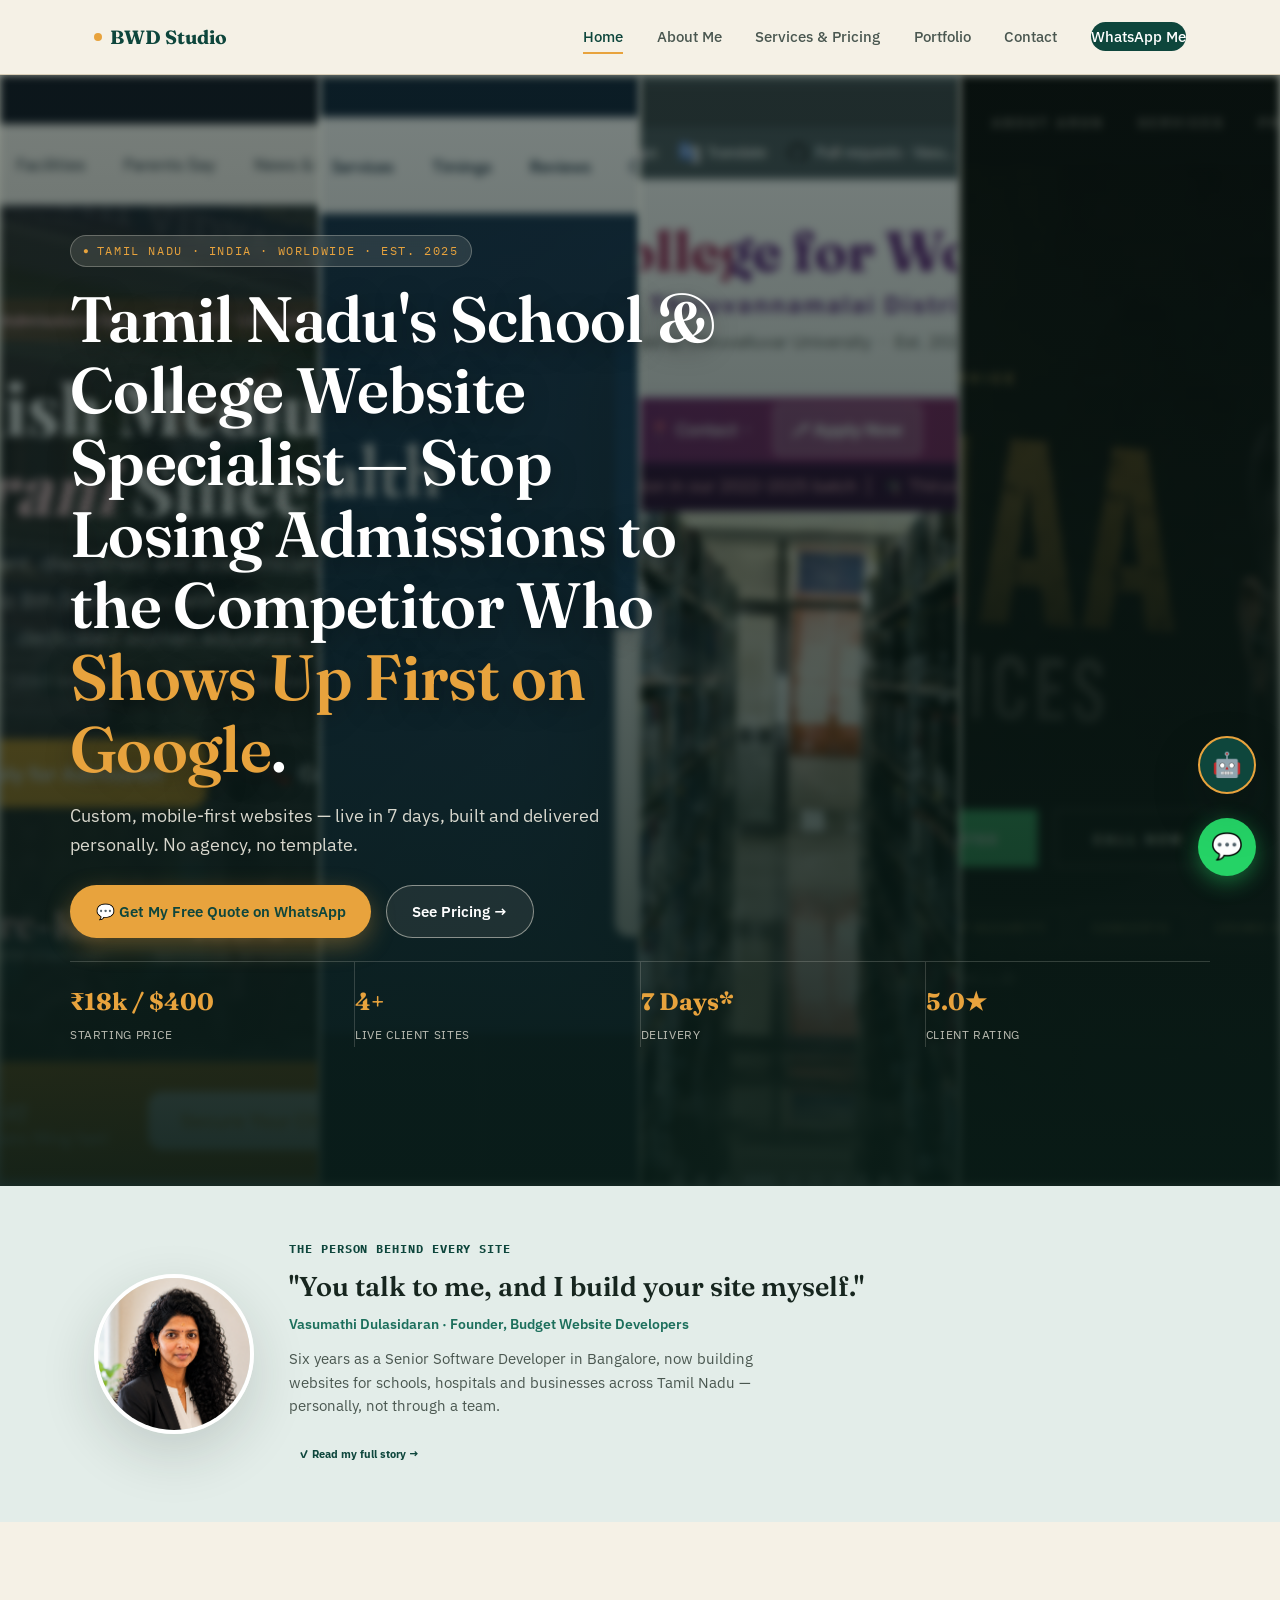
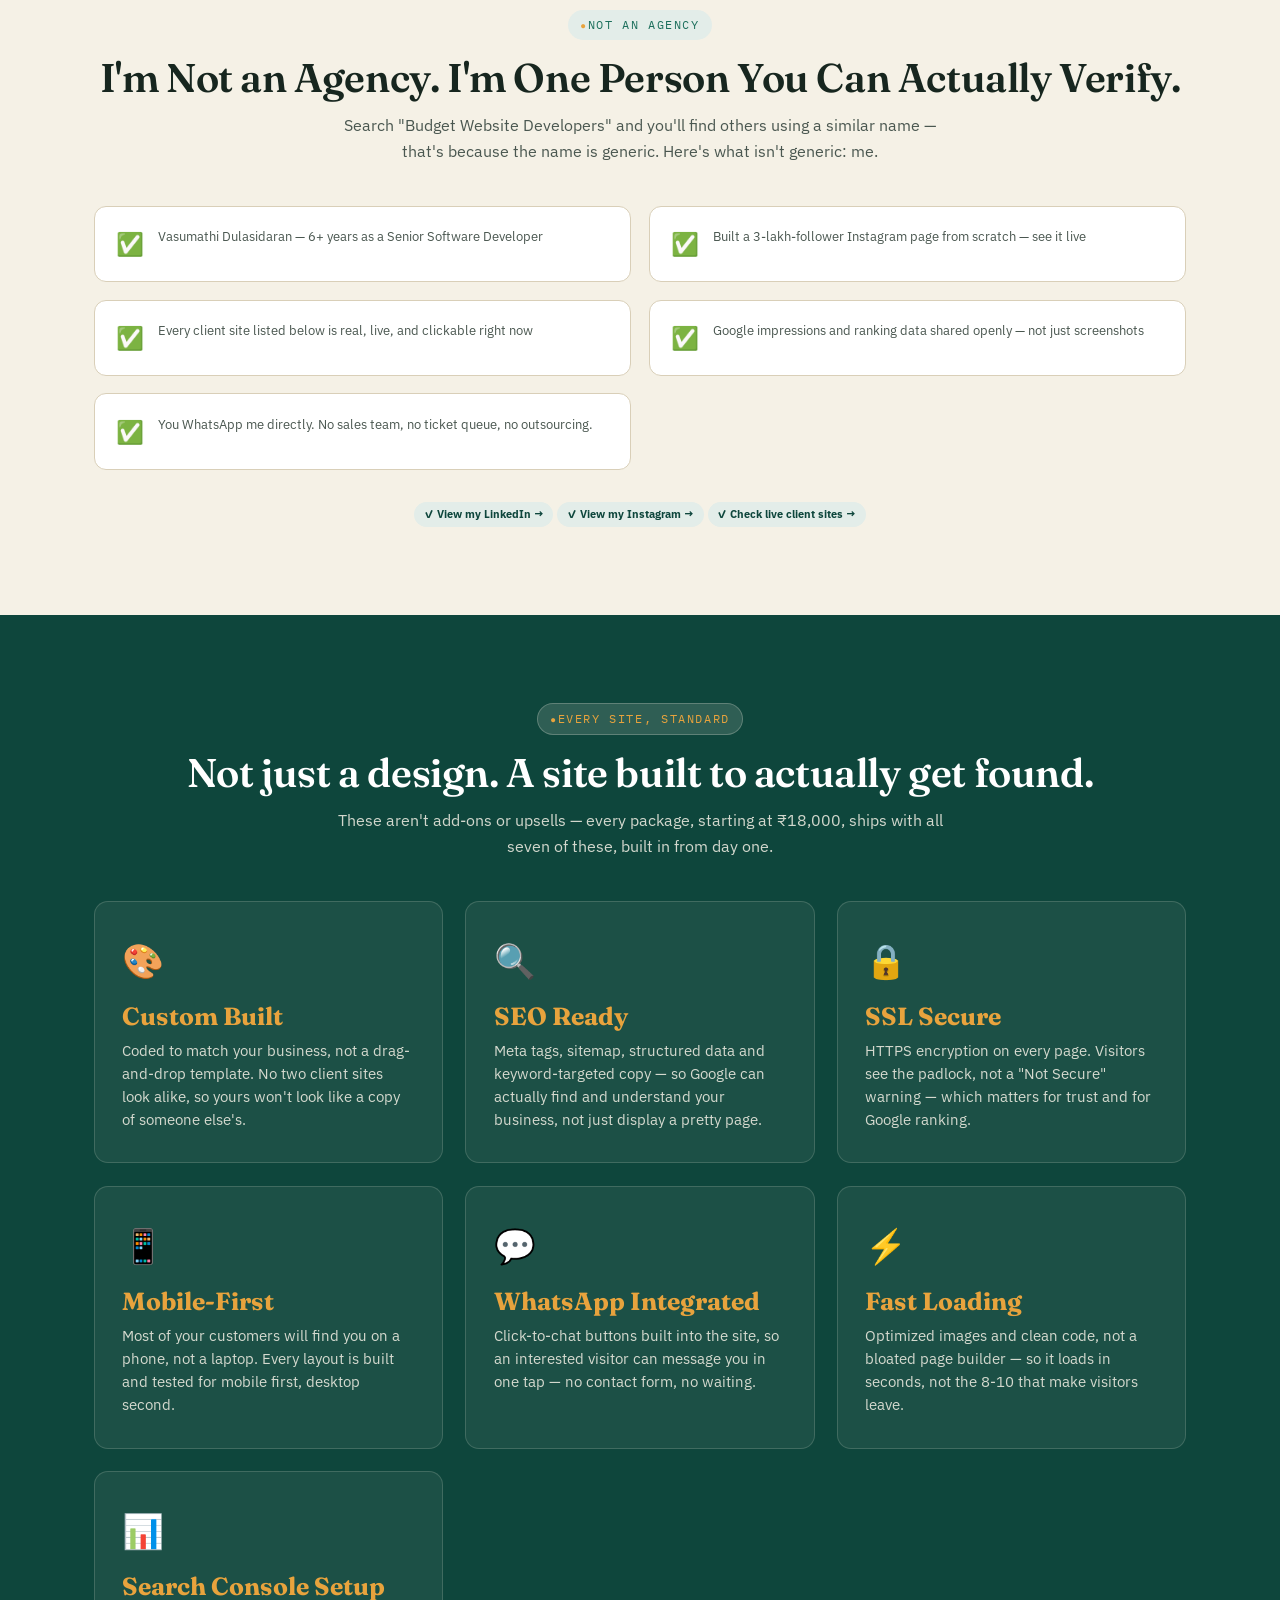
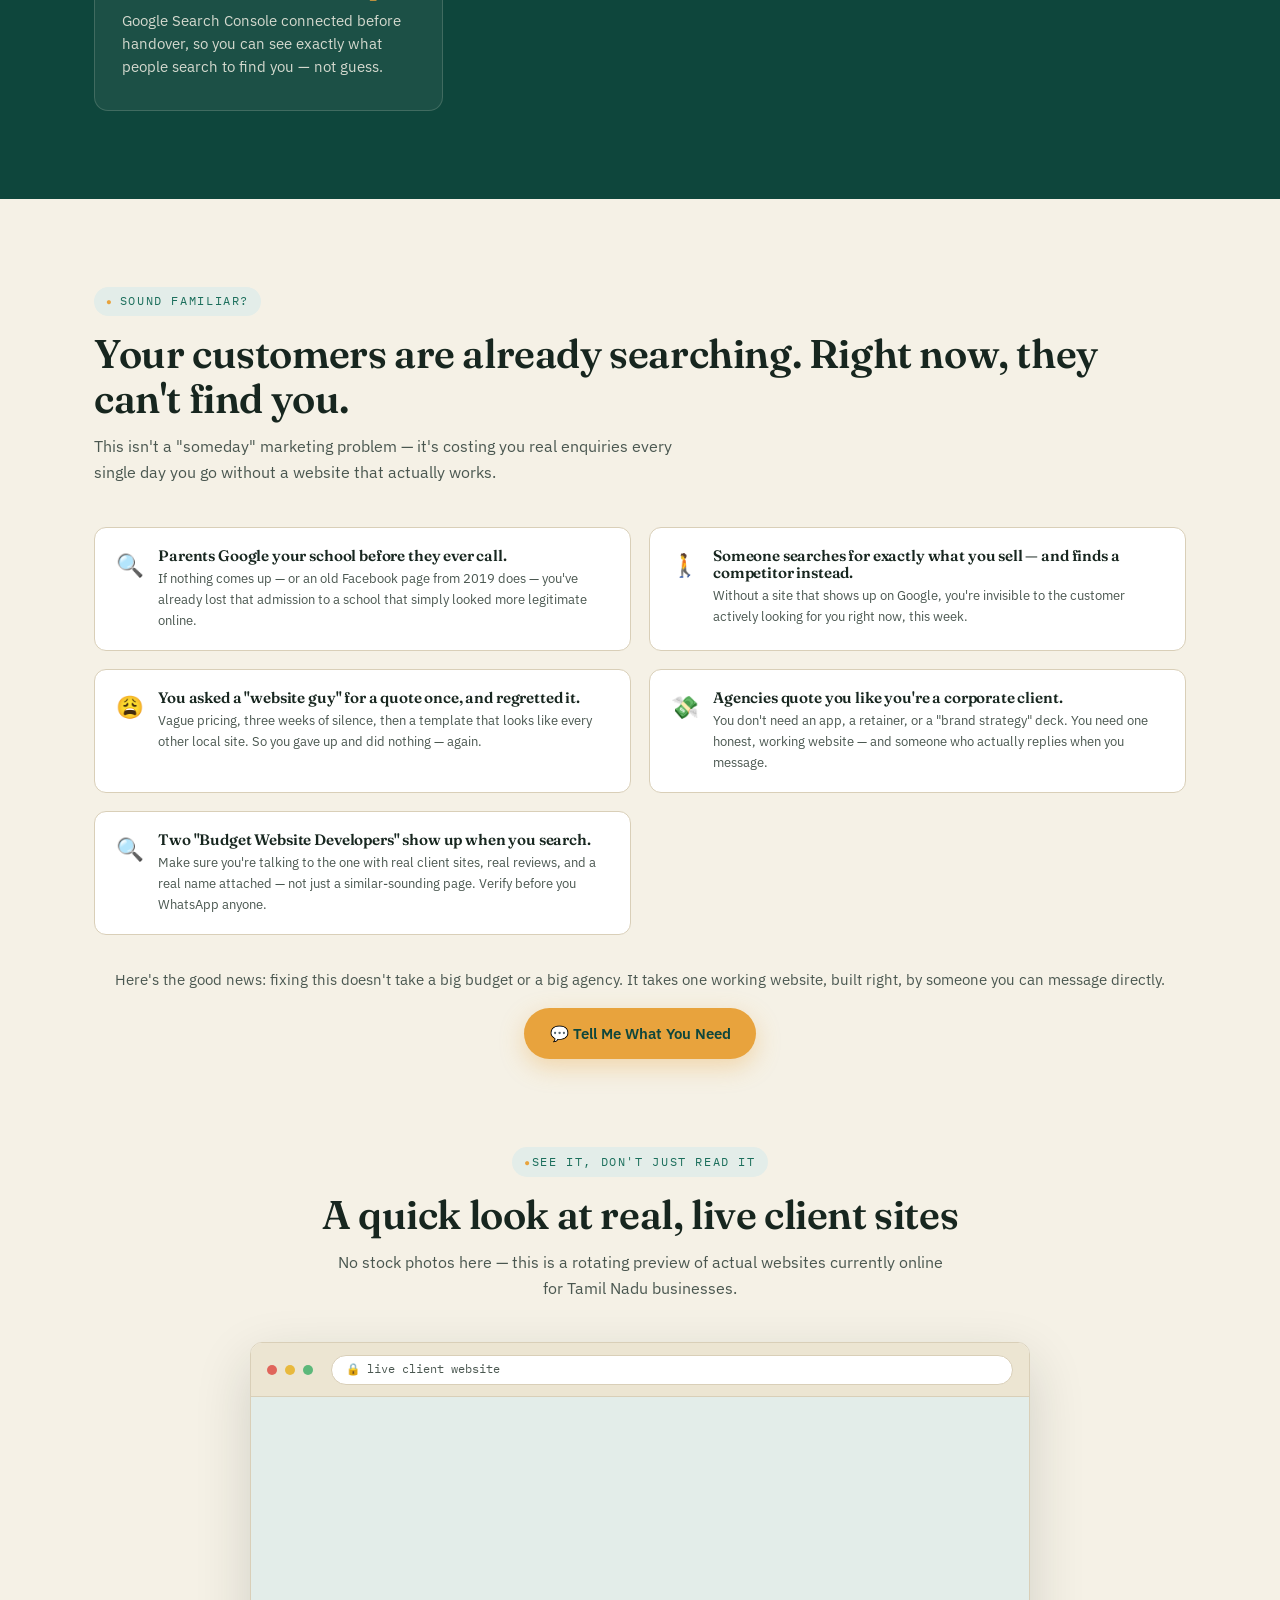
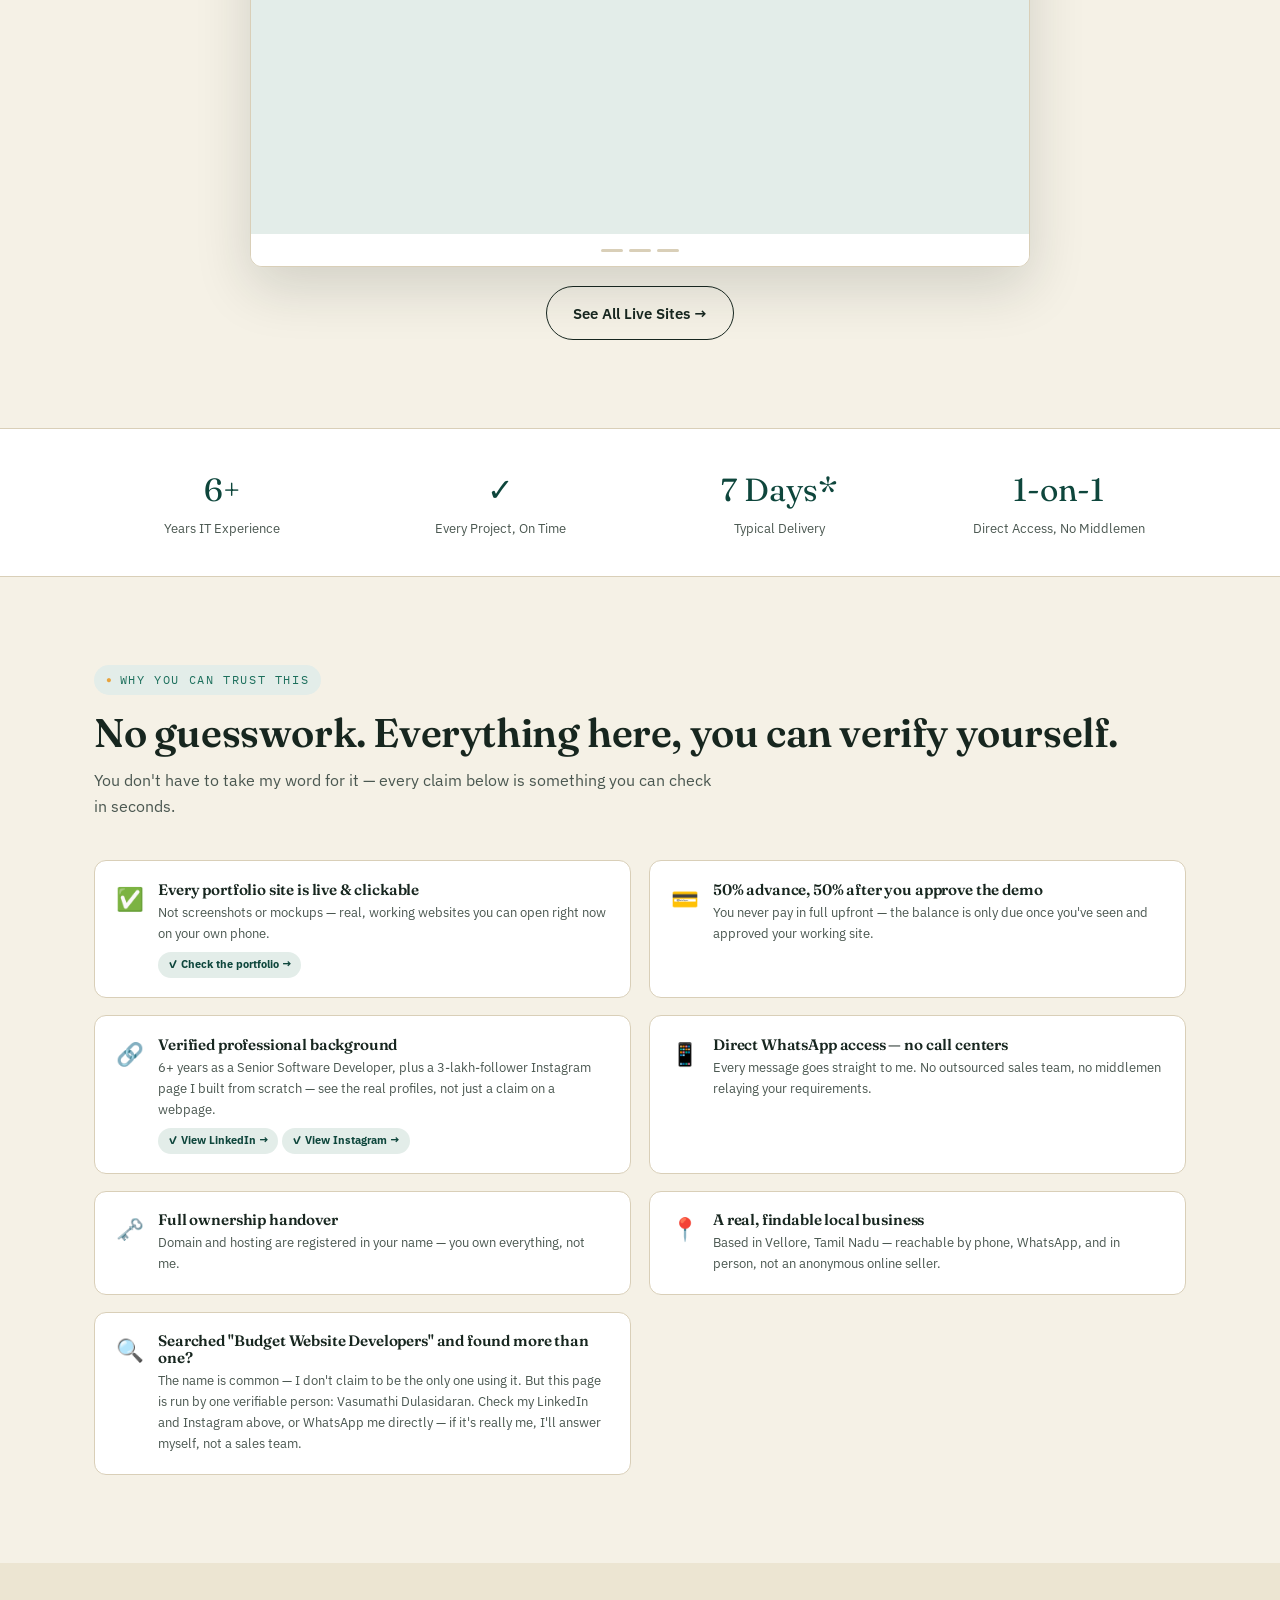
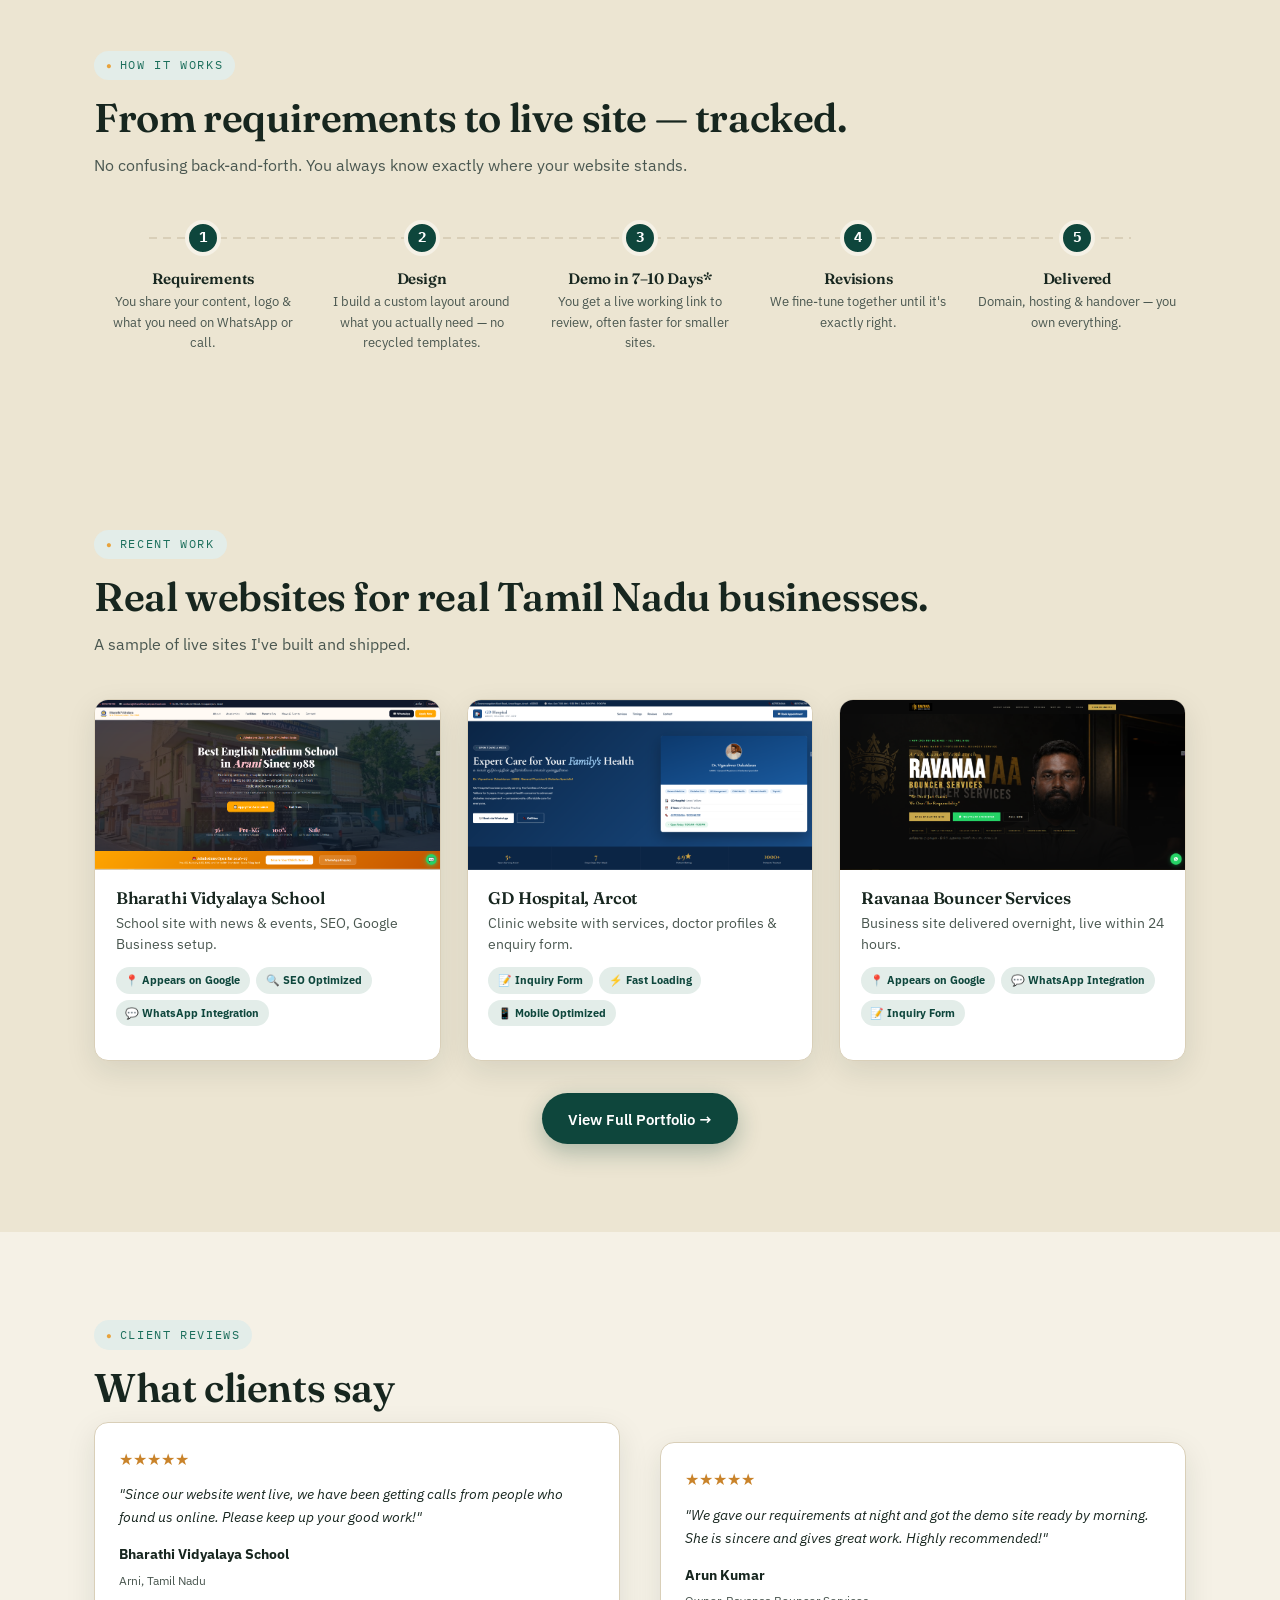
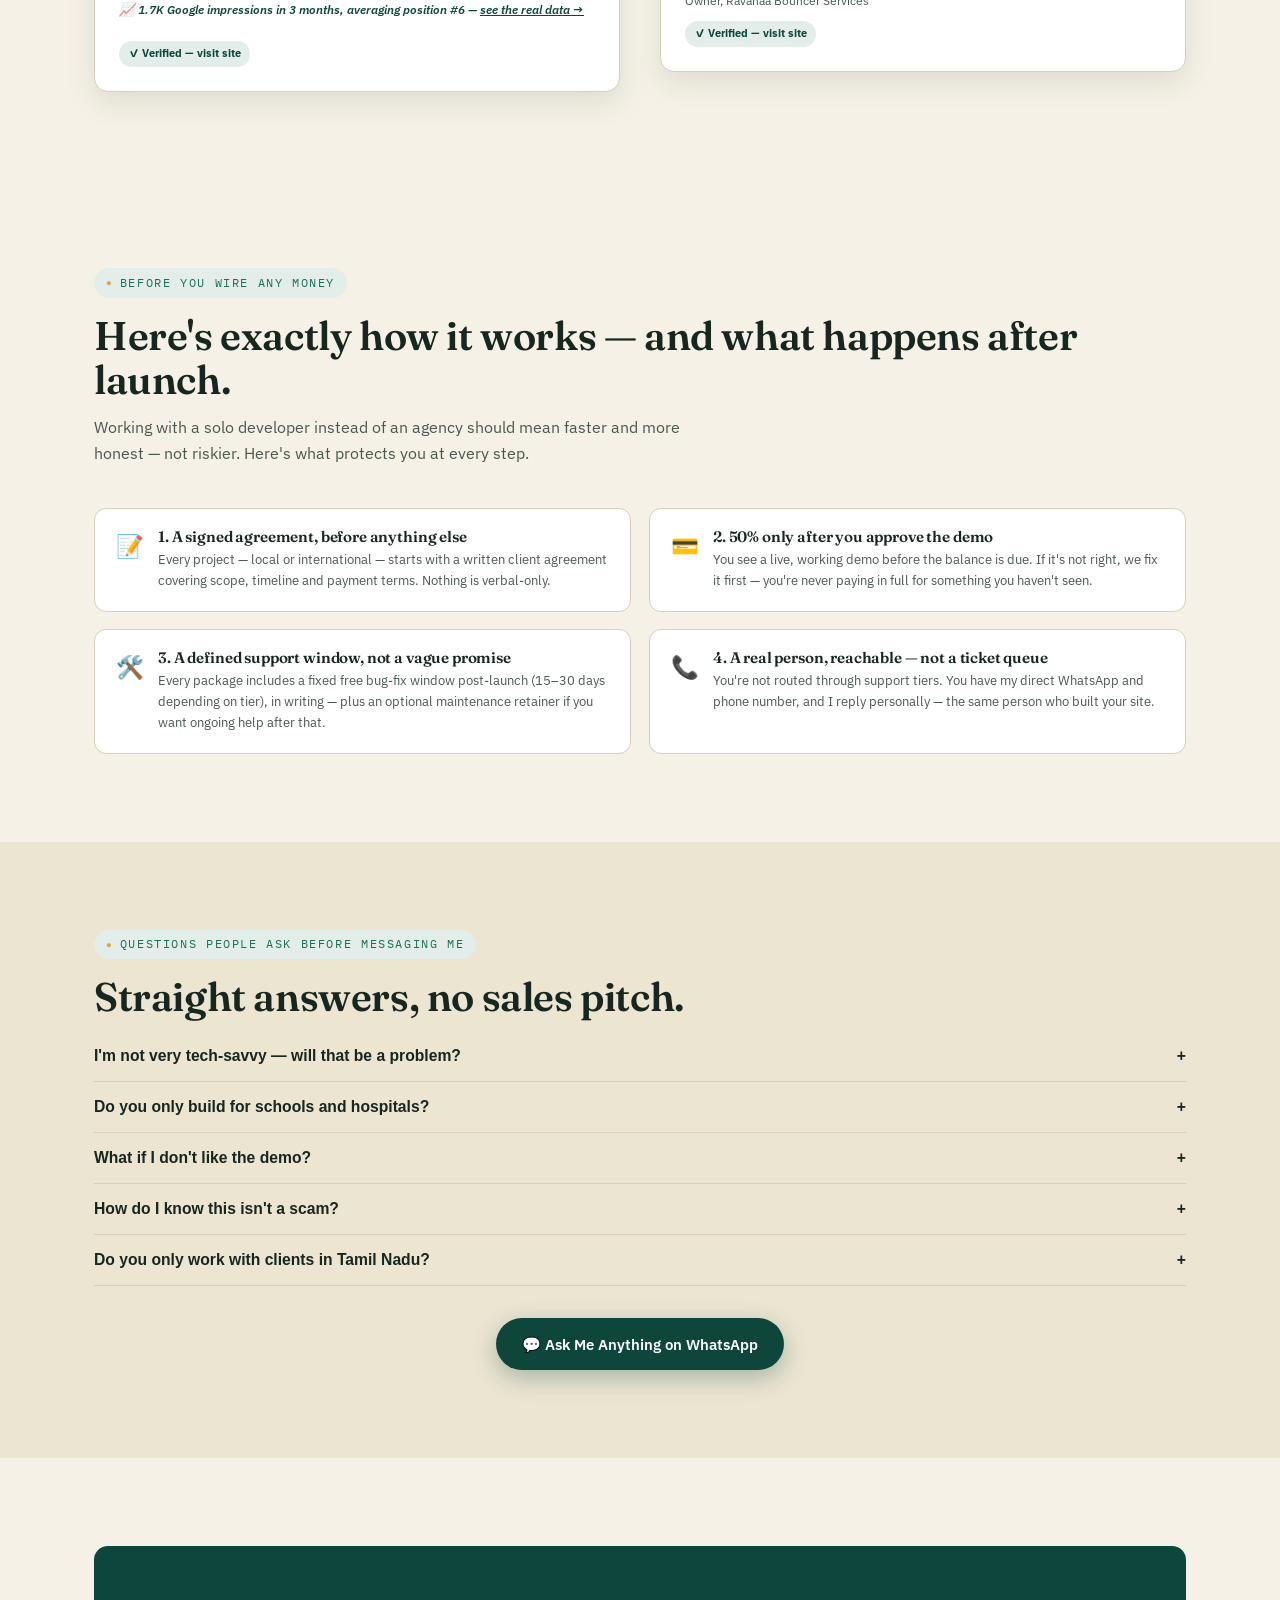
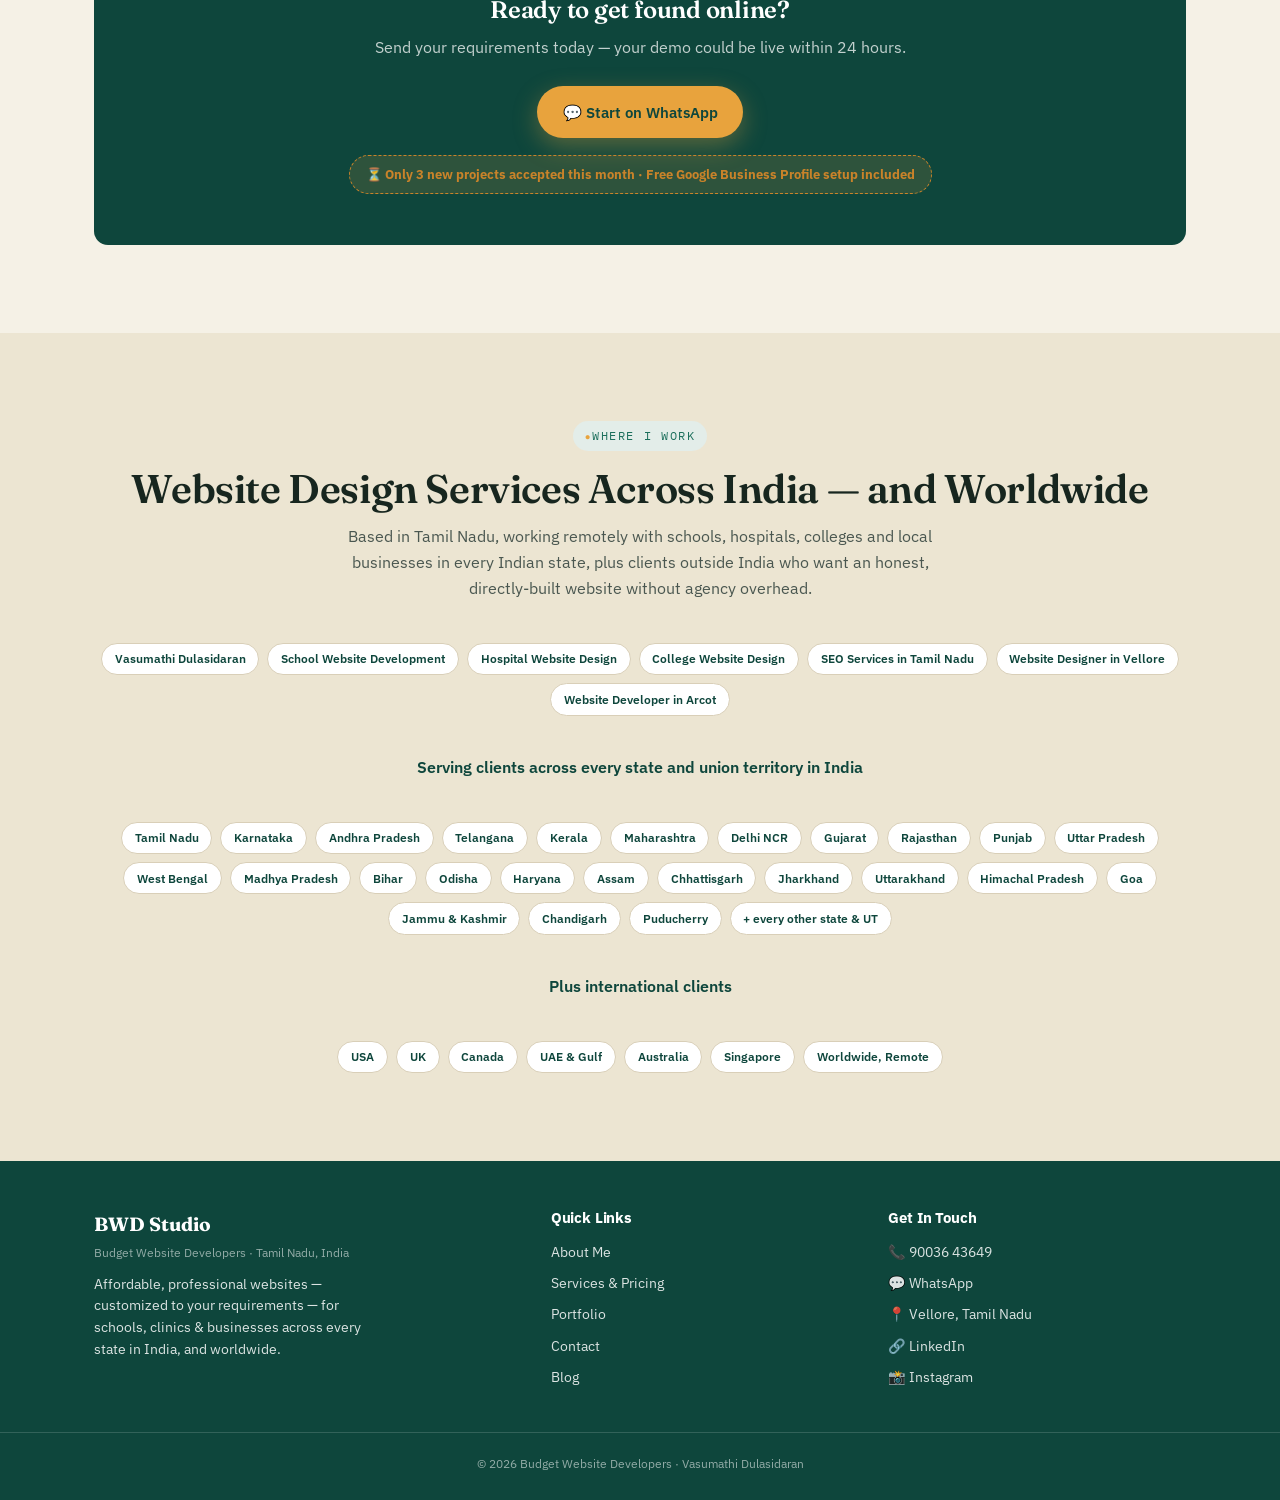
==== commit c24e8da0: "added" ====
--- a/index.html
+++ b/index.html
@@ -90,6 +90,57 @@
   }
   </script>
   <style>
+    /* ---------- FOUNDER PULL-QUOTE BAND ---------- */
+    .founder-band { background: var(--teal-pale); padding: 3.4rem 0; }
+    .founder-band-grid {
+      display: grid;
+      grid-template-columns: 160px 1fr;
+      gap: 2.2rem;
+      align-items: center;
+    }
+    .founder-photo img {
+      width: 100%;
+      aspect-ratio: 1/1;
+      object-fit: cover;
+      object-position: top;
+      border-radius: 50%;
+      border: 4px solid var(--white);
+      box-shadow: var(--shadow-lg);
+    }
+    .founder-eyebrow {
+      font-family: "IBM Plex Mono", monospace;
+      font-size: 0.72rem;
+      font-weight: 700;
+      letter-spacing: 0.08em;
+      text-transform: uppercase;
+      color: var(--teal);
+      margin-bottom: 0.6rem;
+    }
+    .founder-quote {
+      font-family: "Fraunces", serif;
+      font-size: clamp(1.3rem, 2.6vw, 1.7rem);
+      font-weight: 600;
+      color: var(--ink);
+      line-height: 1.35;
+      margin: 0 0 0.6rem;
+    }
+    .founder-byline {
+      font-size: 0.85rem;
+      font-weight: 600;
+      color: var(--teal-l);
+      margin-bottom: 0.7rem;
+    }
+    .founder-sub {
+      font-size: 0.92rem;
+      color: var(--ink-soft);
+      max-width: 56ch;
+      margin-bottom: 1rem;
+    }
+    @media (max-width: 640px) {
+      .founder-band-grid { grid-template-columns: 1fr; text-align: center; justify-items: center; }
+      .founder-photo img { width: 120px; }
+    }
+
     /* ---------- BIG FULL-BLEED HERO ---------- */
     .hero-big {
       position: relative;
@@ -534,6 +585,22 @@
         <div class="stat"><b>4+</b><span>Live Client Sites</span></div>
         <div class="stat"><b>7 Days*</b><span>Delivery</span></div>
         <div class="stat"><b>5.0★</b><span>Client Rating</span></div>
+      </div>
+    </div>
+  </section>
+
+  <!-- FOUNDER PULL-QUOTE -->
+  <section class="founder-band">
+    <div class="wrap founder-band-grid">
+      <div class="founder-photo reveal">
+        <img src="images/vasu.png" alt="Vasumathi Dulasidaran, founder of Budget Website Developers" />
+      </div>
+      <div class="founder-quote-wrap reveal">
+        <div class="founder-eyebrow">The Person Behind Every Site</div>
+        <blockquote class="founder-quote">"You talk to me, and I build your site myself."</blockquote>
+        <p class="founder-byline">Vasumathi Dulasidaran · Founder, Budget Website Developers</p>
+        <p class="founder-sub">Six years as a Senior Software Developer in Bangalore, now building websites for schools, hospitals and businesses across Tamil Nadu — personally, not through a team.</p>
+        <a href="about.html" class="verify-chip">✓ Read my full story →</a>
       </div>
     </div>
   </section>
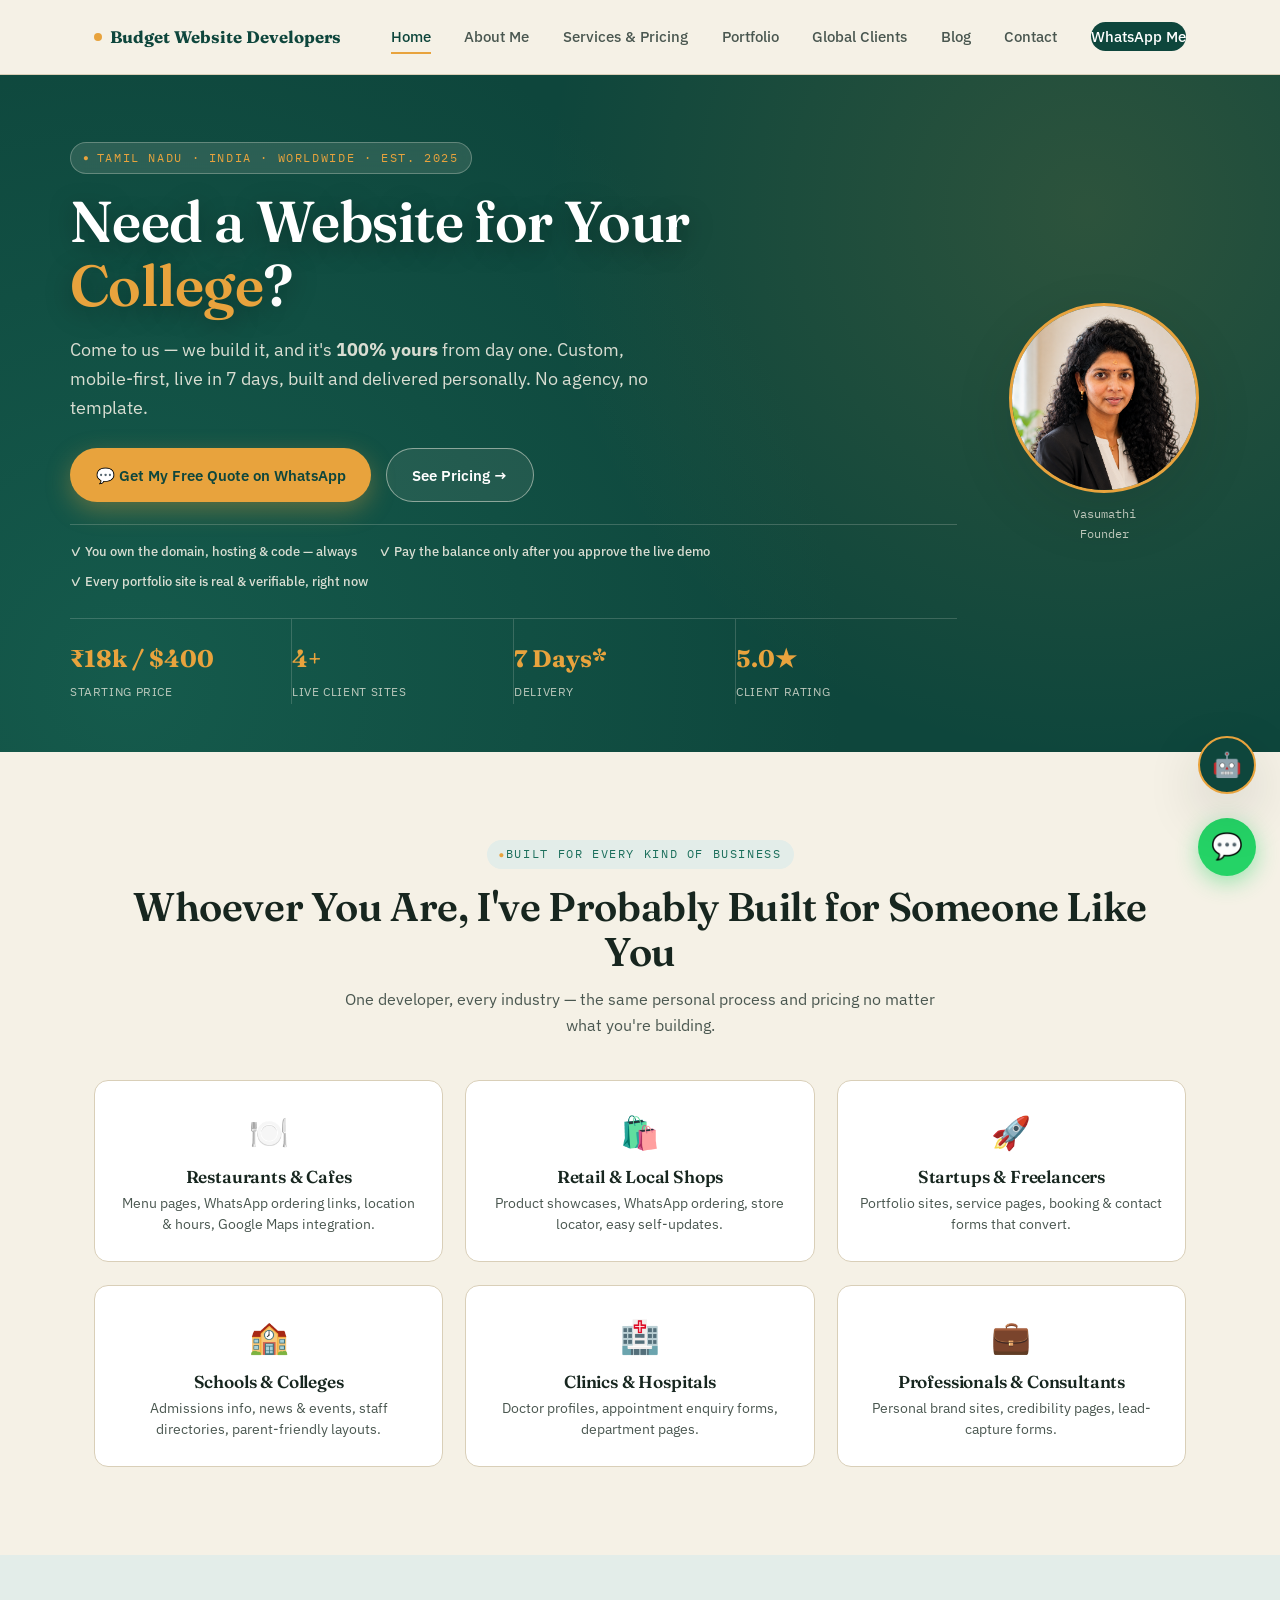
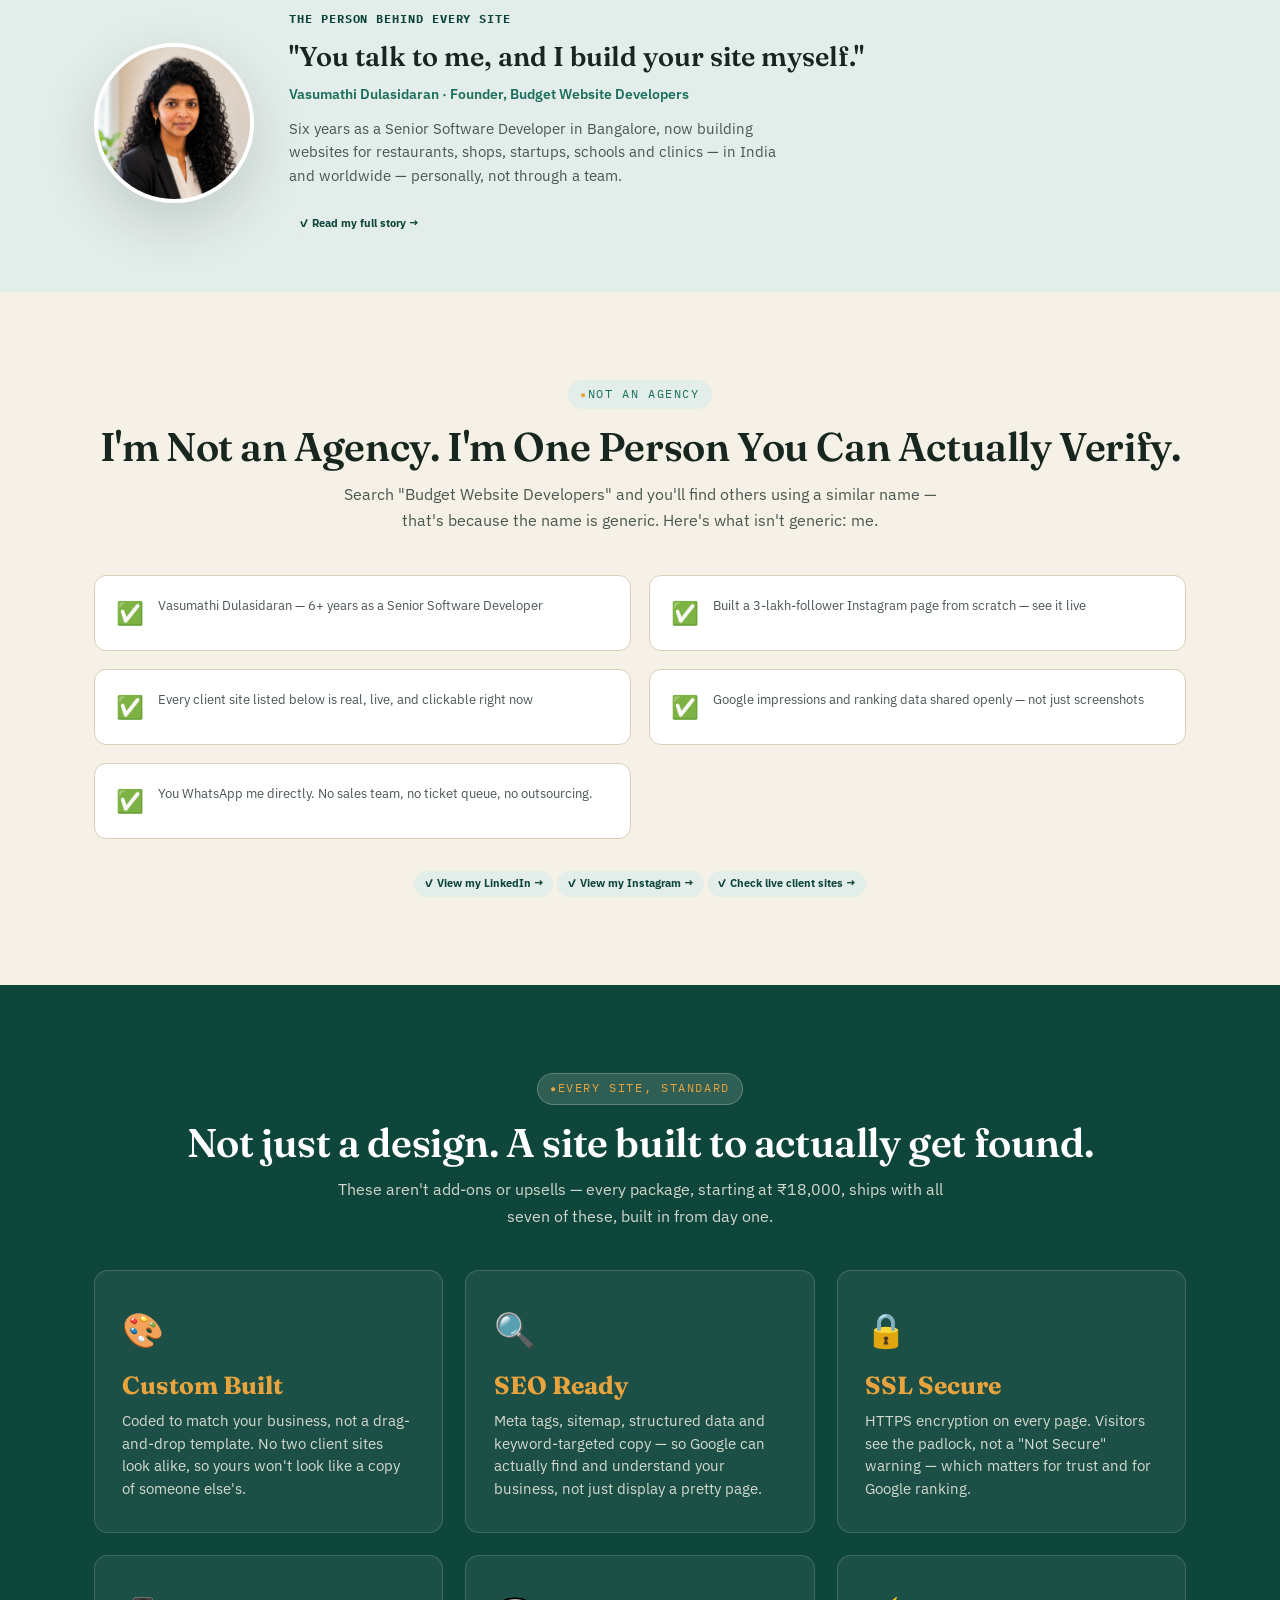
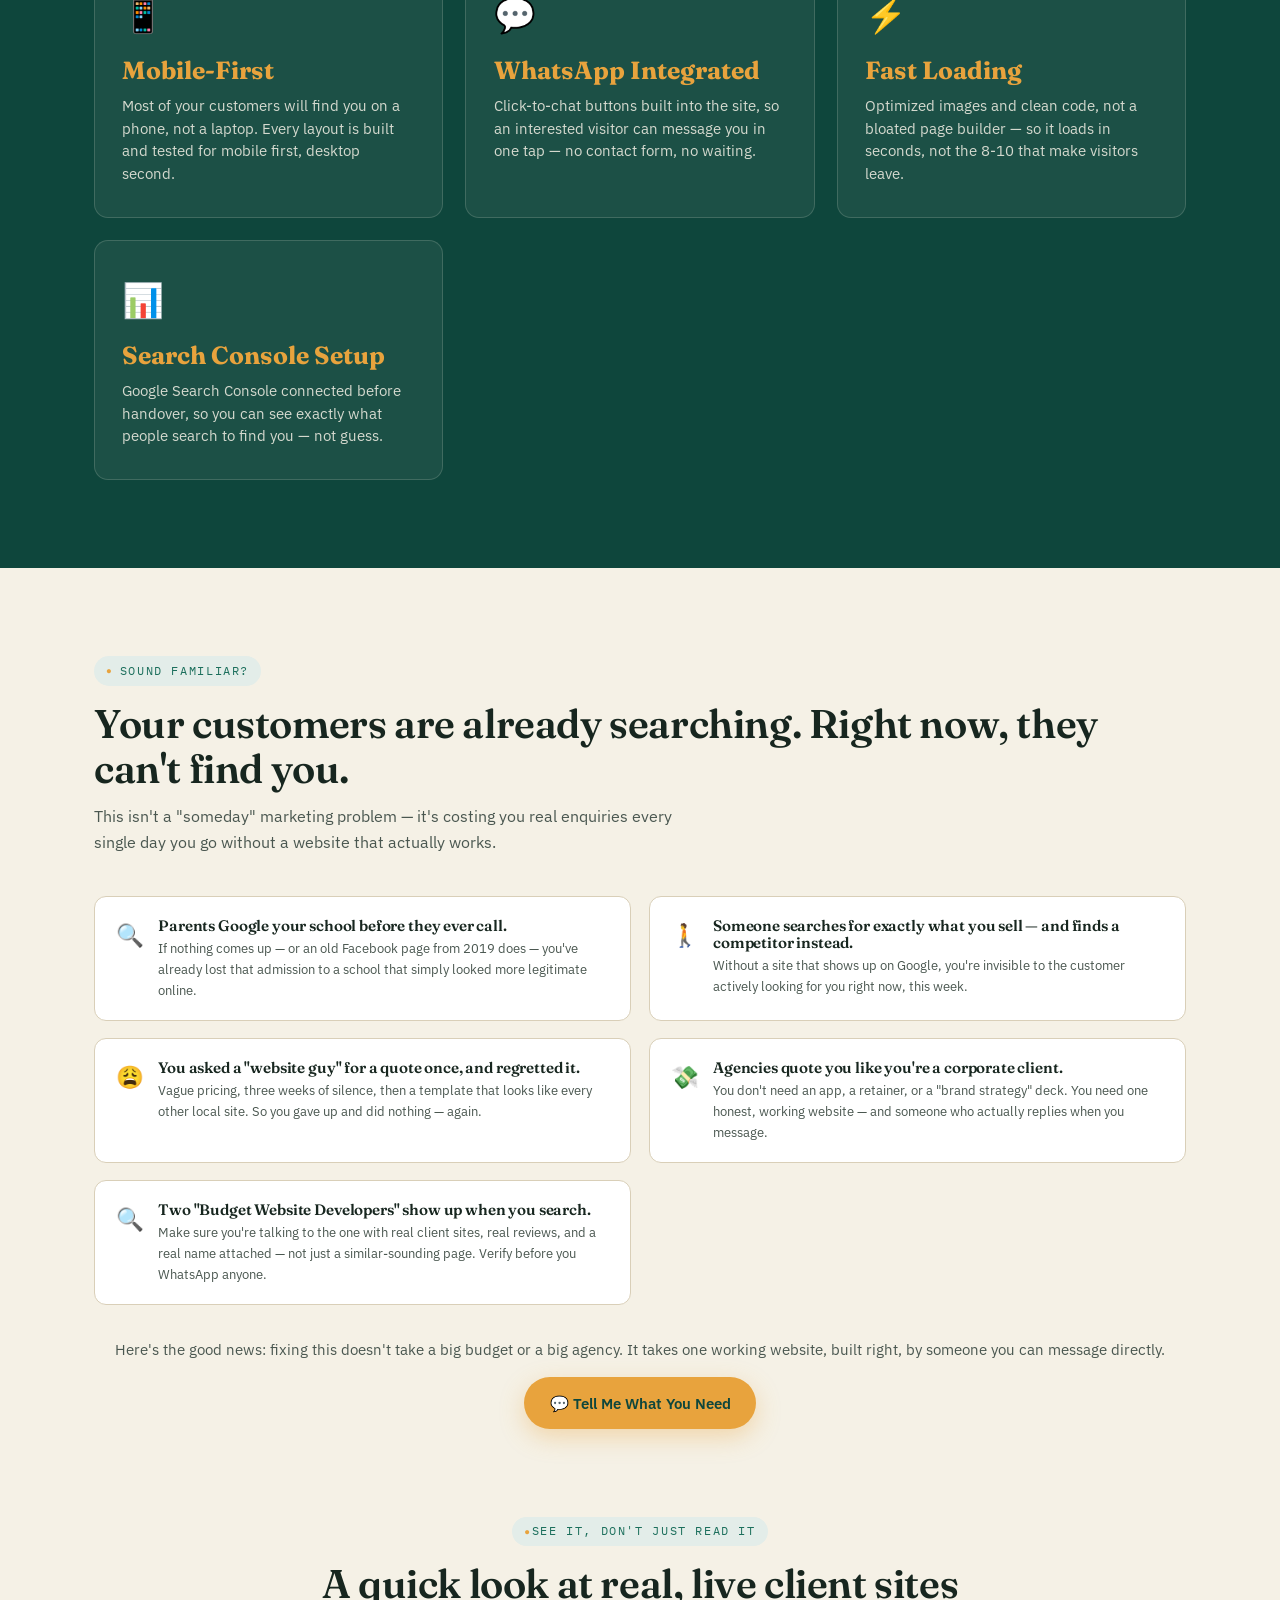
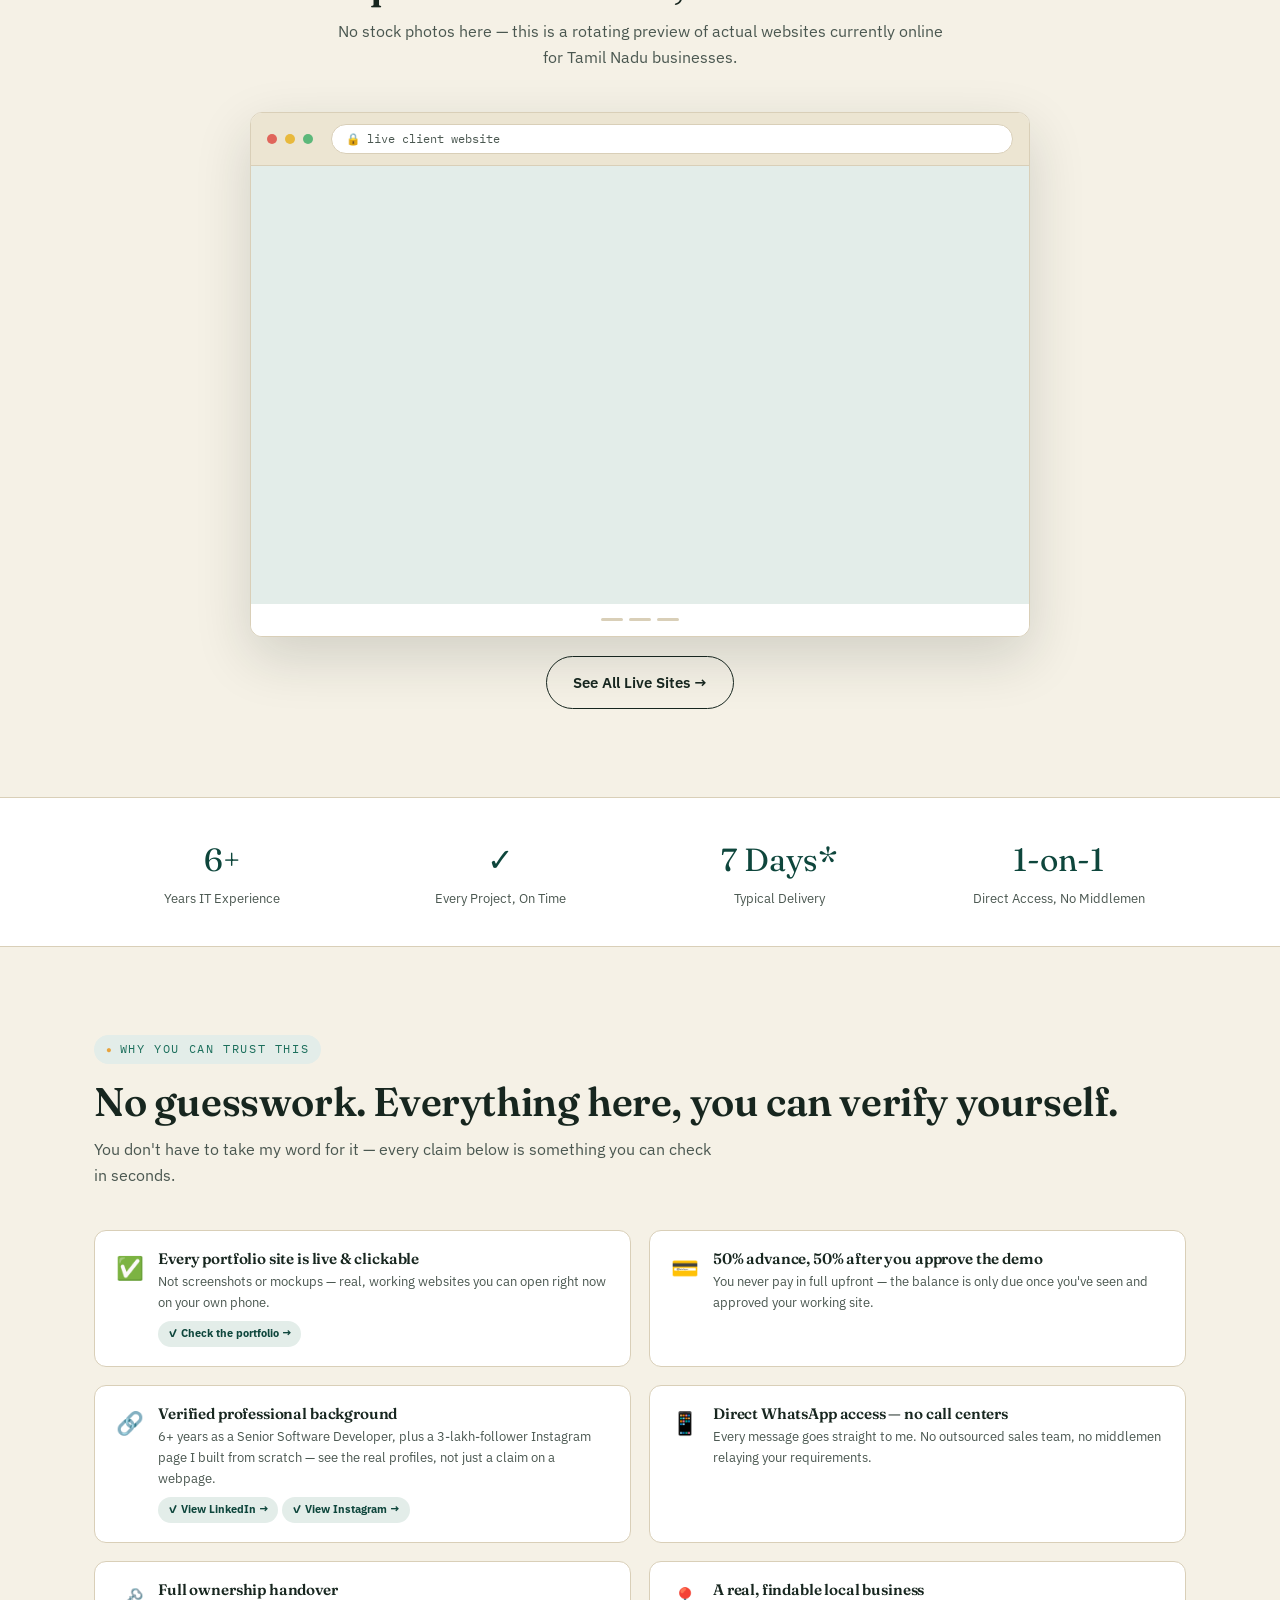
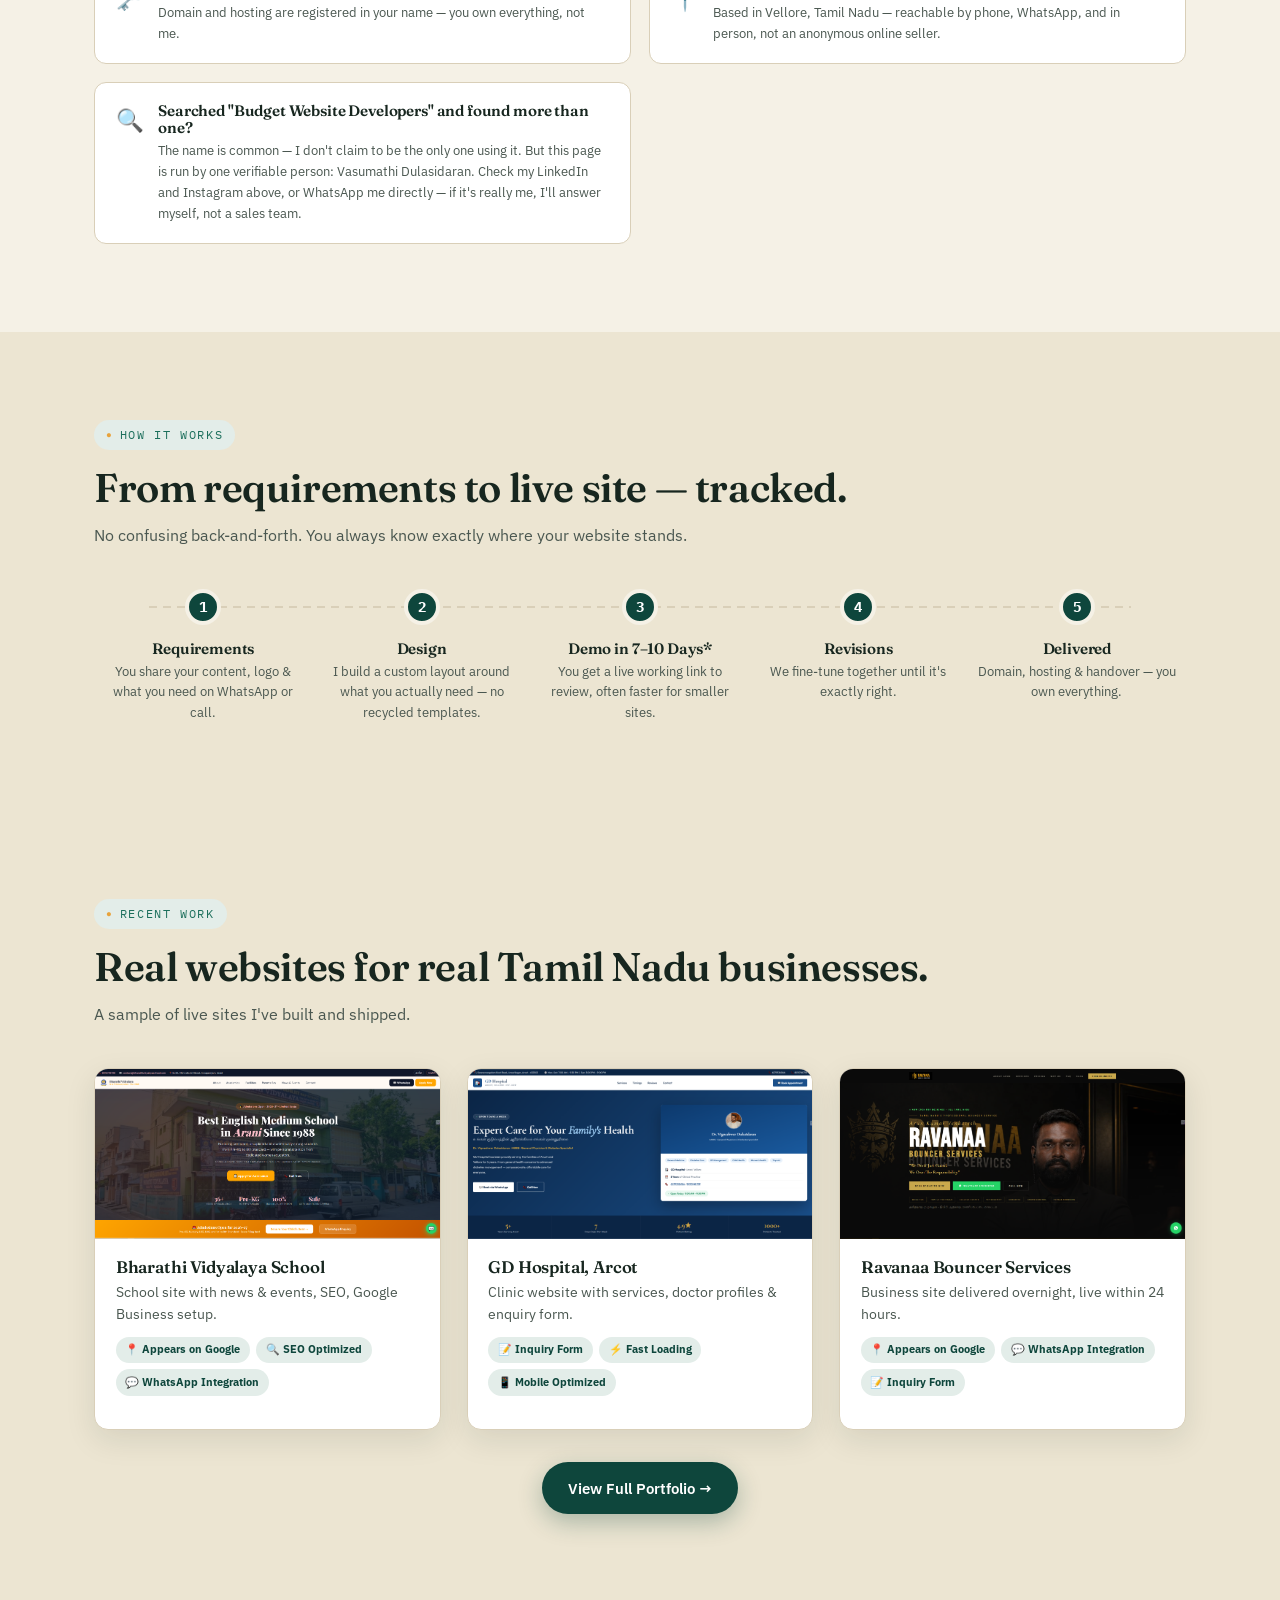
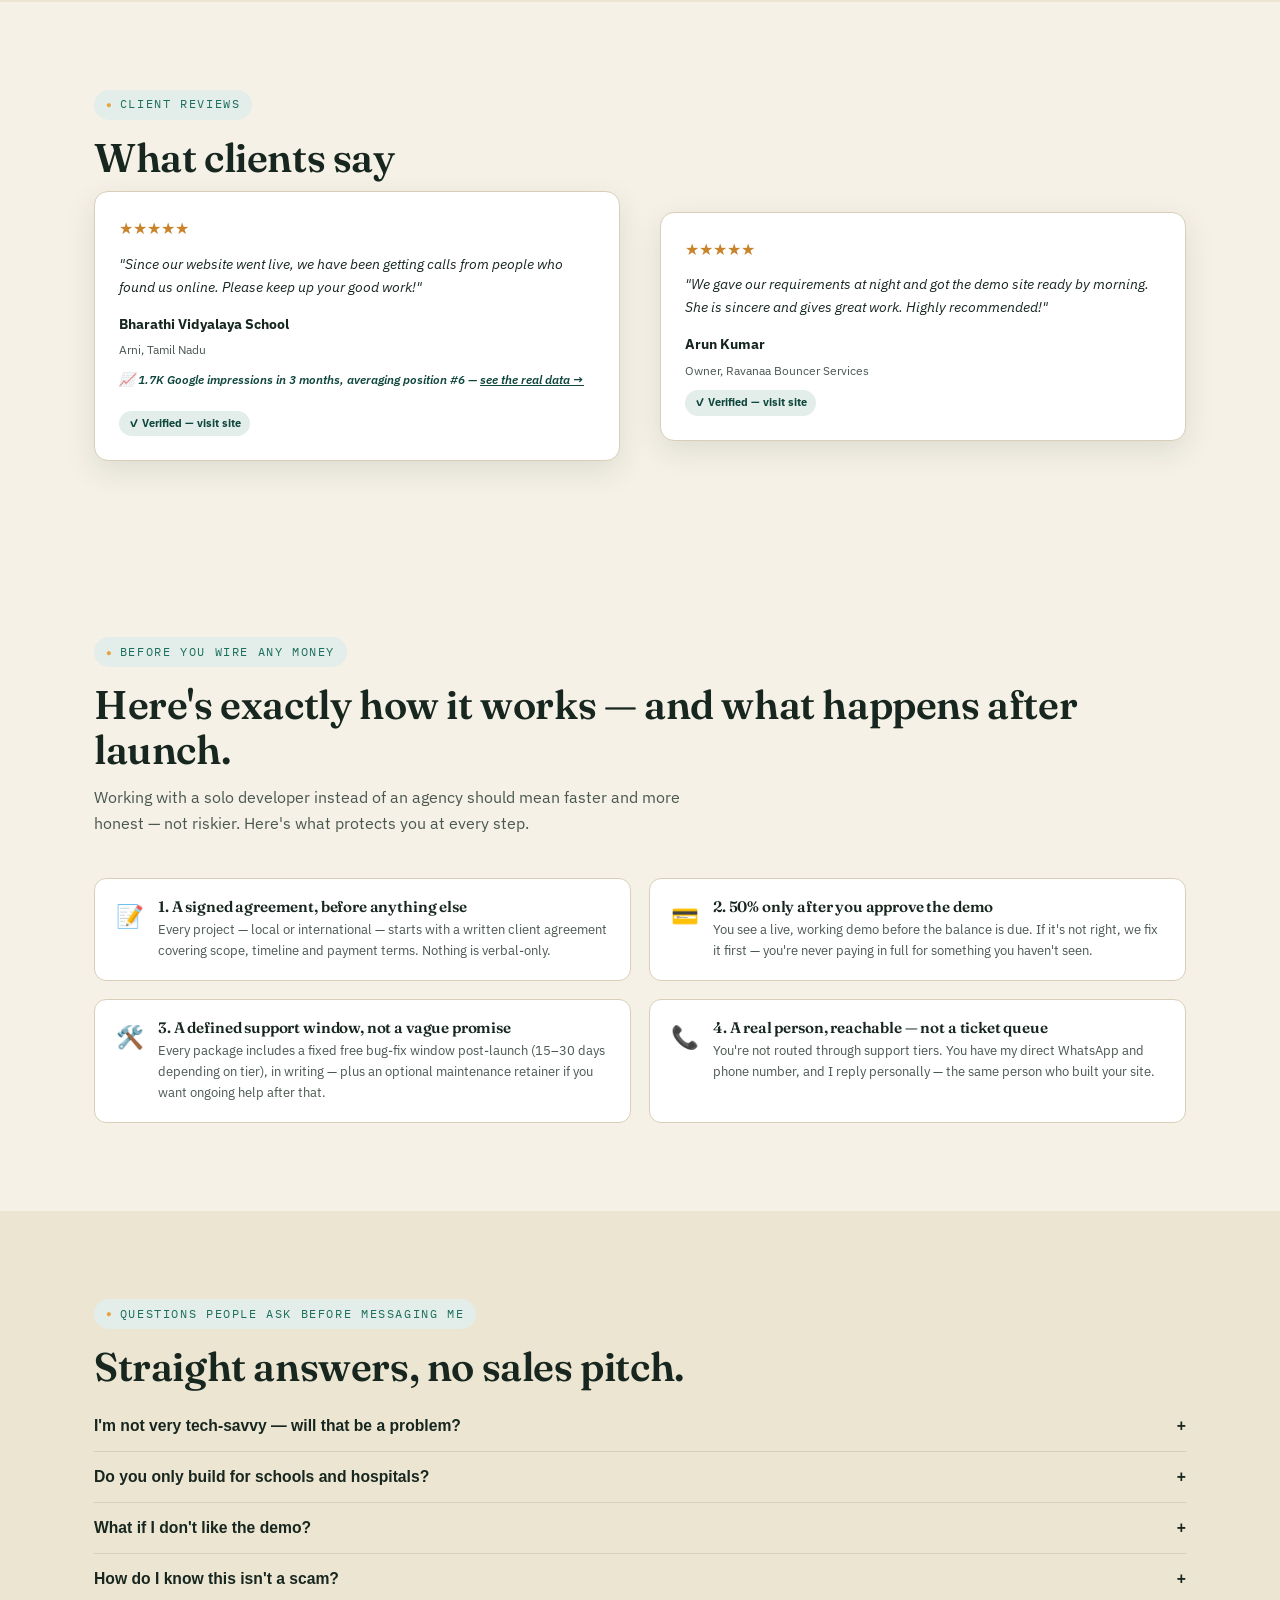
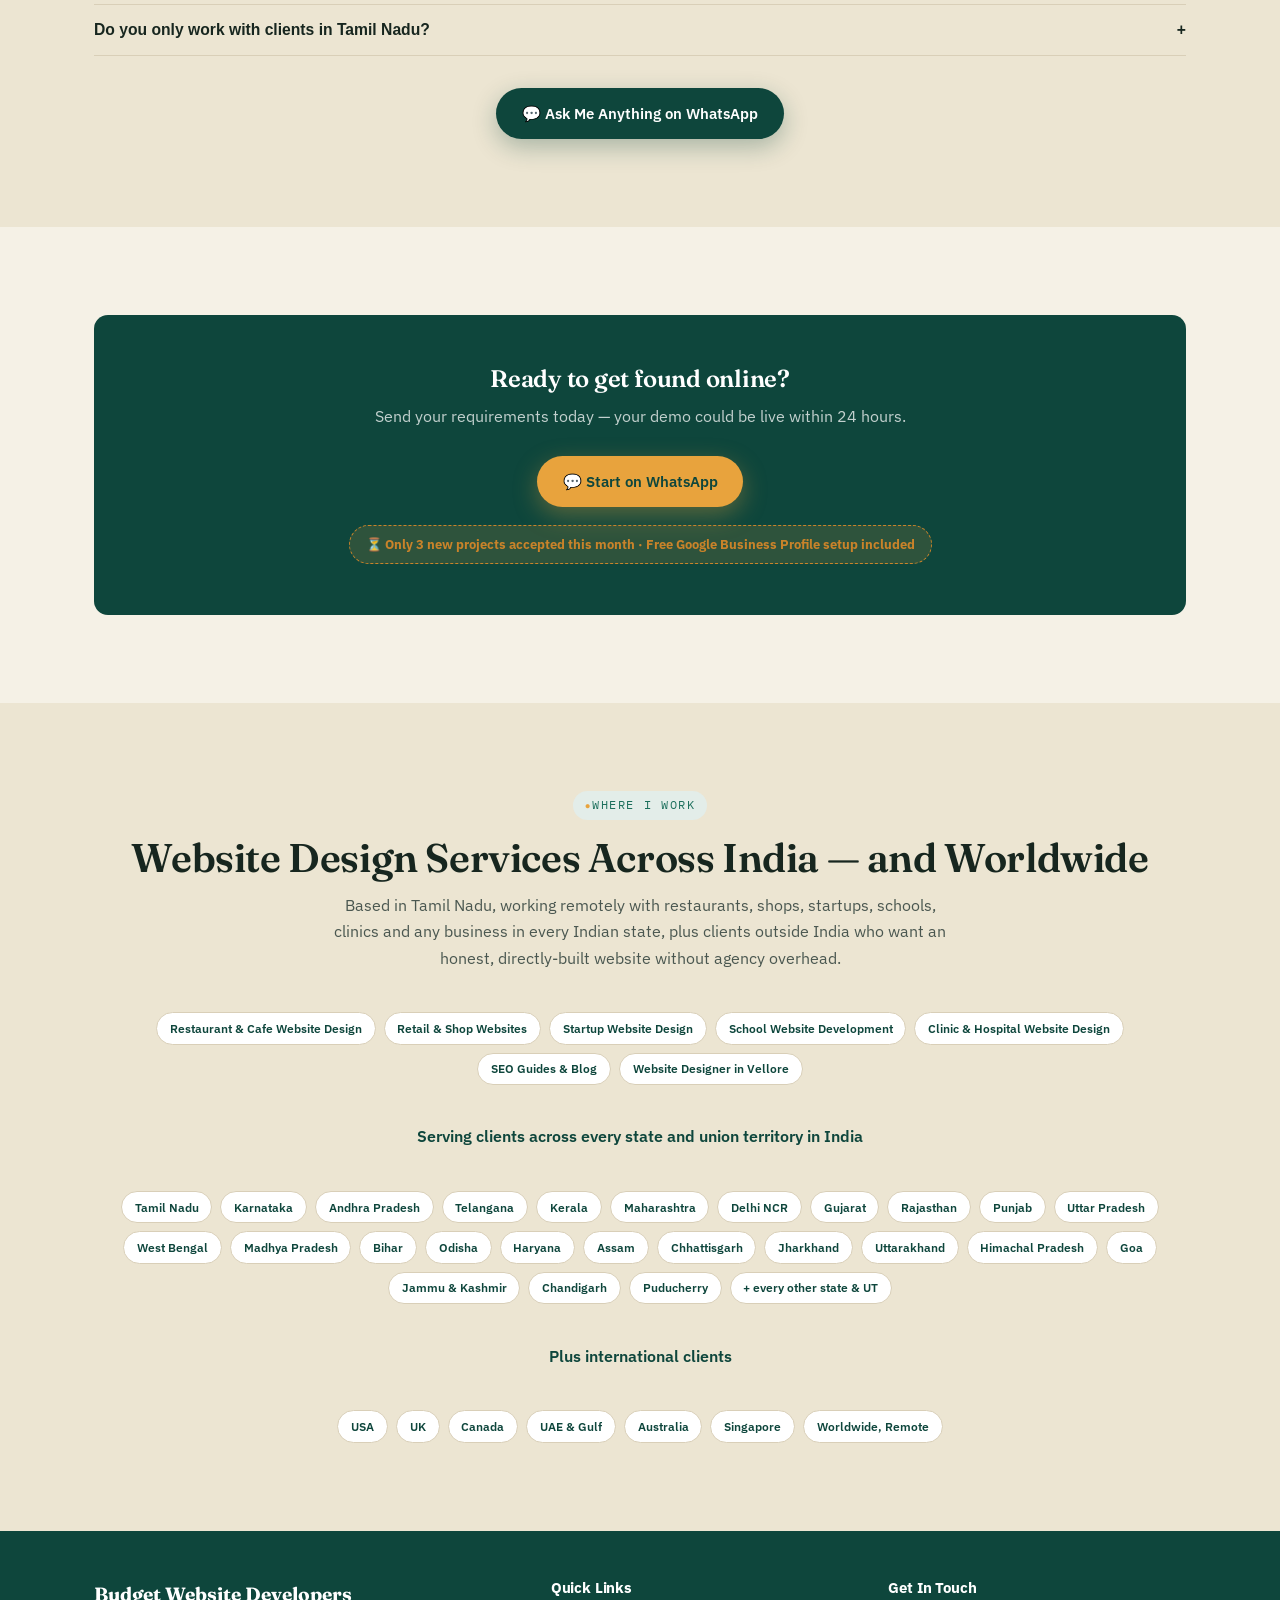
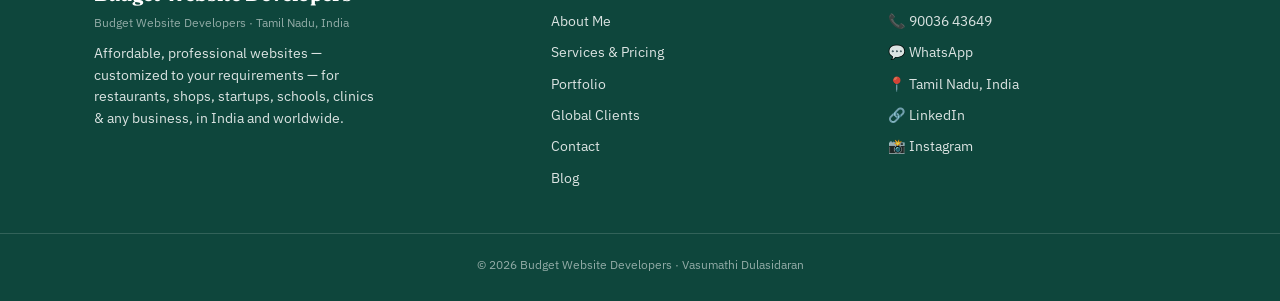
==== commit 79e774ea: "latest website" ====
--- a/index.html
+++ b/index.html
@@ -6,10 +6,10 @@
   <meta name="viewport" content="width=device-width, initial-scale=1.0" />
   <meta name="google-site-verification" content="xr7_4LVCiftgjp5NkGRvG96FTxHsi5VYuT93rpDKlVk" />
   <link rel="canonical" href="https://budgetwebsitedevelopersvellore.org/" />
-  <title>Vasumathi Dulasidaran | School & College Website Designer, Tamil Nadu</title>
+  <title>Website Designer for Any Business — Cafes, Shops, Startups & More | Budget Website Developers</title>
   <meta
     name="description"
-    content="Websites for schools, colleges & institutions in Tamil Nadu — built personally by Vasumathi Dulasidaran, not an agency. Live in 7-10 days, from ₹18,000. See real client sites and results before you pay a rupee."
+    content="Custom websites for restaurants, cafes, shops, startups, schools & clinics — anywhere in the world. Built personally by Vasumathi Dulasidaran, not an agency. Live in 7 days, from ₹18,000. See real client sites before you pay a rupee."
   />
   <link rel="preconnect" href="https://fonts.googleapis.com" />
   <link
@@ -25,8 +25,8 @@
         "@type": "LocalBusiness",
         "@id": "https://budgetwebsitedevelopersvellore.org/#business",
         "name": "Budget Website Developers",
-        "alternateName": ["BWD Studio", "Budget Website Developers Vellore"],
-        "description": "Professional website design for schools, clinics and local businesses across Tamil Nadu.",
+        "alternateName": ["Budget Website Developers", "Budget Website Developers Vellore"],
+        "description": "Professional website design for restaurants, cafes, shops, startups, schools and clinics — in India and worldwide.",
         "url": "https://budgetwebsitedevelopersvellore.org/",
         "telephone": "+919003643649",
         "founder": {
@@ -62,7 +62,6 @@
         "priceRange": "₹₹",
         "openingHours": "Mo-Sa 09:00-20:00",
         "sameAs": [
-          "https://budgetwebsitedevelopers.blogspot.com/",
           "https://www.linkedin.com/in/vasumathi-dulasidaran-817b8784/",
           "https://www.instagram.com/letslearnsomeindianlanguages"
         ],
@@ -89,6 +88,29 @@
     ]
   }
   </script>
+  <script type="application/ld+json">
+  {
+    "@context": "https://schema.org",
+    "@type": "FAQPage",
+    "mainEntity": [
+      {
+        "@type": "Question",
+        "name": "Do you only build for schools and hospitals?",
+        "acceptedAnswer": { "@type": "Answer", "text": "No — those are common clients, but I build for any business: restaurants, cafes, retail shops, startups, colleges, professionals. Whether you're in Tamil Nadu, anywhere else in India, or outside India entirely, this works for you." }
+      },
+      {
+        "@type": "Question",
+        "name": "How do I know this isn't a scam?",
+        "acceptedAnswer": { "@type": "Answer", "text": "Every portfolio site is live and clickable, my LinkedIn is public, and you WhatsApp or call me directly — there's no call center or hidden layer between you and the person doing the work." }
+      },
+      {
+        "@type": "Question",
+        "name": "Do you only work with clients in Tamil Nadu?",
+        "acceptedAnswer": { "@type": "Answer", "text": "Not anymore — everything is handled remotely over WhatsApp, call and email, so I take on clients across every state in India, and internationally too. Tamil Nadu is simply where I'm physically based." }
+      }
+    ]
+  }
+  </script>
   <style>
     /* ---------- FOUNDER PULL-QUOTE BAND ---------- */
     .founder-band { background: var(--teal-pale); padding: 3.4rem 0; }
@@ -141,43 +163,100 @@
       .founder-photo img { width: 120px; }
     }
 
-    /* ---------- BIG FULL-BLEED HERO ---------- */
+    /* ---------- HERO: text-led, small framed photo ---------- */
     .hero-big {
       position: relative;
-      min-height: 78vh;
-      display: flex;
-      align-items: flex-end;
+      background: var(--teal);
+      color: var(--white);
       overflow: hidden;
-      color: var(--white);
-    }
-    .hero-bg {
+      padding: 4.2rem 0 3rem;
+    }
+    .hero-big::before {
+      content: "";
       position: absolute;
       inset: 0;
+      background:
+        radial-gradient(circle at 85% 20%, rgba(232,163,61,0.14) 0%, transparent 45%),
+        radial-gradient(circle at 10% 90%, rgba(28,111,92,0.5) 0%, transparent 55%);
+      pointer-events: none;
+    }
+    .hero-content-grid {
+      position: relative;
+      z-index: 2;
       display: grid;
-      grid-template-columns: repeat(4, 1fr);
-      gap: 0;
-    }
-    .hero-bg img {
+      grid-template-columns: 4.2fr 1fr;
+      gap: 2.6rem;
+      align-items: center;
+    }
+    .hero-photo-card {
+      position: relative;
+      justify-self: center;
+    }
+    .hero-photo-card img {
       width: 100%;
-      height: 100%;
+      max-width: 190px;
+      aspect-ratio: 1 / 1;
       object-fit: cover;
       object-position: top;
-      animation: kenBurns 16s ease-in-out infinite alternate;
-      filter: saturate(0.75) brightness(0.8) blur(4px);
-    }
-    .hero-bg img:nth-child(2) { animation-delay: 0.6s; }
-    .hero-bg img:nth-child(3) { animation-delay: 1.2s; }
-    .hero-bg img:nth-child(4) { animation-delay: 1.8s; }
-    .hero-scrim {
-      position: absolute;
-      inset: 0;
-      background: linear-gradient(to top, rgba(9,28,23,0.92) 0%, rgba(9,28,23,0.62) 45%, rgba(9,28,23,0.42) 100%);
-    }
+      border-radius: 50%;
+      border: 3px solid var(--marigold);
+      box-shadow: var(--shadow-lg);
+      display: block;
+    }
+    .hero-photo-caption {
+      text-align: center;
+      font-size: 0.75rem;
+      color: rgba(245,241,230,0.75);
+      margin-top: 0.7rem;
+      font-family: "IBM Plex Mono", monospace;
+    }
+    @media (max-width: 860px) {
+      .hero-content-grid {
+        grid-template-columns: 1fr;
+        text-align: center;
+      }
+      .hero-photo-card { order: -1; }
+      .hero-photo-card img { max-width: 130px; }
+      .hero-btns { justify-content: center; }
+      .hero-trust-strip { justify-content: center; text-align: left; }
+      .hero-stats-bar { text-align: left; }
+    }
+    .rotate-wrap {
+      display: inline-block;
+      position: relative;
+      vertical-align: bottom;
+    }
+    .rotate-word {
+      display: inline-block;
+      color: var(--marigold);
+      transition: opacity 0.35s ease, transform 0.35s ease;
+    }
+    .rotate-word.swap {
+      opacity: 0;
+      transform: translateY(8px);
+    }
+    .hero-trust-strip {
+      display: flex;
+      flex-wrap: wrap;
+      gap: 0.6rem 1.4rem;
+      margin: 0 0 1.6rem;
+      padding-top: 1rem;
+      border-top: 1px solid rgba(245,241,230,0.2);
+    }
+    .hero-trust-strip span {
+      font-size: 0.82rem;
+      color: rgba(245,241,230,0.88);
+      font-weight: 500;
+    }
+    @media (max-width: 640px) {
+      .hero-trust-strip { flex-direction: column; gap: 0.5rem; }
+    }
+    .hero-scrim { display: none; }
     .hero-big-content {
       position: relative;
       z-index: 2;
       width: 100%;
-      padding: 4.5rem 0 3.2rem;
+      padding: 0;
     }
     .hero-big .eyebrow {
       background: rgba(245,241,230,0.12);
@@ -187,8 +266,8 @@
     }
     .hero-big .eyebrow::before { color: var(--marigold); }
     .hero-big h1 {
-      font-size: clamp(2.4rem, 5.6vw, 4rem);
-      max-width: 16ch;
+      font-size: clamp(2.2rem, 5vw, 3.6rem);
+      max-width: 20ch;
       color: var(--white);
       text-shadow: 0 6px 26px rgba(0,0,0,0.35);
       margin-bottom: 1.1rem;
@@ -274,9 +353,6 @@
       letter-spacing: 0.05em;
     }
     @media (max-width: 720px) {
-      .hero-big { min-height: 82vh; }
-      .hero-bg { grid-template-columns: 1fr; }
-      .hero-bg img:not(:first-child) { display: none; }
       .hero-stats-bar { flex-wrap: wrap; }
       .hero-stats-bar .stat {
         flex: 1 1 50%;
@@ -542,12 +618,14 @@
   <!-- NAV -->
   <nav class="site-nav">
     <div class="nav-inner">
-      <a href="index.html" class="nav-logo"><span class="dot"></span>BWD Studio</a>
+      <a href="index.html" class="nav-logo"><span class="dot"></span>Budget Website Developers</a>
       <ul class="nav-links">
         <li><a href="index.html" class="active">Home</a></li>
         <li><a href="about.html">About Me</a></li>
         <li><a href="services.html">Services &amp; Pricing</a></li>
         <li><a href="portfolio.html">Portfolio</a></li>
+        <li><a href="global.html">Global Clients</a></li>
+        <li><a href="blog/index.html">Blog</a></li>
         <li><a href="contact.html">Contact</a></li>
         <li><a href="https://wa.me/919003643649" target="_blank" class="nav-cta">WhatsApp Me</a></li>
       </ul>
@@ -558,6 +636,8 @@
       <a href="about.html">About Me</a>
       <a href="services.html">Services &amp; Pricing</a>
       <a href="portfolio.html">Portfolio</a>
+      <a href="global.html">Global Clients</a>
+      <a href="blog/index.html">Blog</a>
       <a href="contact.html">Contact</a>
       <a href="https://wa.me/919003643649" target="_blank">WhatsApp Me →</a>
     </div>
@@ -565,26 +645,73 @@
 
   <!-- HERO -->
   <section class="hero-big">
-    <div class="hero-bg">
-      <img src="images/school.PNG" alt="School website built by Budget Website Developers" />
-      <img src="images/hospital.PNG" alt="Hospital website built by Budget Website Developers" />
-      <img src="images/ssswomens.png" alt="College website built by Budget Website Developers" />
-      <img src="images/ravanaa.PNG" alt="Local business website built by Budget Website Developers" />
-    </div>
-    <div class="hero-scrim"></div>
     <div class="wrap hero-big-content">
-      <div class="eyebrow">Tamil Nadu · India · Worldwide · Est. 2025</div>
-      <h1>Tamil Nadu's School &amp; College Website Specialist — Stop Losing Admissions to the Competitor Who <em>Shows Up First on Google</em>.</h1>
-      <p class="lead">Custom, mobile-first websites — live in 7 days, built and delivered personally. No agency, no template.</p>
-      <div class="hero-btns">
-        <a href="https://wa.me/919003643649?text=Hi%20Vasumathi%2C%20I%20want%20a%20website%20for%20my%20business.%20Can%20we%20talk%3F" target="_blank" class="btn btn-primary">💬 Get My Free Quote on WhatsApp</a>
-        <a href="services.html" class="btn btn-ghost">See Pricing →</a>
-      </div>
-      <div class="hero-stats-bar">
-        <div class="stat"><b>₹18k / $400</b><span>Starting Price</span></div>
-        <div class="stat"><b>4+</b><span>Live Client Sites</span></div>
-        <div class="stat"><b>7 Days*</b><span>Delivery</span></div>
-        <div class="stat"><b>5.0★</b><span>Client Rating</span></div>
+      <div class="hero-content-grid">
+        <div>
+          <div class="eyebrow">Tamil Nadu · India · Worldwide · Est. 2025</div>
+          <h1>Need a Website for Your <span class="rotate-wrap"><span class="rotate-word" id="rotateWord">School</span></span>?</h1>
+          <p class="lead">Come to us — we build it, and it's <strong>100% yours</strong> from day one. Custom, mobile-first, live in 7 days, built and delivered personally. No agency, no template.</p>
+          <div class="hero-btns">
+            <a href="https://wa.me/919003643649?text=Hi%20Vasumathi%2C%20I%20want%20a%20website%20for%20my%20business.%20Can%20we%20talk%3F" target="_blank" class="btn btn-primary">💬 Get My Free Quote on WhatsApp</a>
+            <a href="services.html" class="btn btn-ghost">See Pricing →</a>
+          </div>
+          <div class="hero-trust-strip">
+            <span>✓ You own the domain, hosting &amp; code — always</span>
+            <span>✓ Pay the balance only after you approve the live demo</span>
+            <span>✓ Every portfolio site is real &amp; verifiable, right now</span>
+          </div>
+          <div class="hero-stats-bar">
+            <div class="stat"><b>₹18k / $400</b><span>Starting Price</span></div>
+            <div class="stat"><b>4+</b><span>Live Client Sites</span></div>
+            <div class="stat"><b>7 Days*</b><span>Delivery</span></div>
+            <div class="stat"><b>5.0★</b><span>Client Rating</span></div>
+          </div>
+        </div>
+        <div class="hero-photo-card">
+          <img src="images/vasu.png" alt="Vasumathi Dulasidaran, founder of Budget Website Developers" />
+          <div class="hero-photo-caption">Vasumathi<br>Founder</div>
+        </div>
+      </div>
+    </div>
+  </section>
+
+  <!-- WHO I BUILD FOR -->
+  <section>
+    <div class="wrap">
+      <div class="eyebrow center" style="display:table;margin-left:auto;margin-right:auto">Built for Every Kind of Business</div>
+      <h2 class="sec-title center">Whoever You Are, I've Probably Built for Someone Like You</h2>
+      <p class="sec-sub center">One developer, every industry — the same personal process and pricing no matter what you're building.</p>
+      <div class="who-grid reveal">
+        <div class="who-card">
+          <div class="who-ic">🍽️</div>
+          <h3>Restaurants &amp; Cafes</h3>
+          <p>Menu pages, WhatsApp ordering links, location &amp; hours, Google Maps integration.</p>
+        </div>
+        <div class="who-card">
+          <div class="who-ic">🛍️</div>
+          <h3>Retail &amp; Local Shops</h3>
+          <p>Product showcases, WhatsApp ordering, store locator, easy self-updates.</p>
+        </div>
+        <div class="who-card">
+          <div class="who-ic">🚀</div>
+          <h3>Startups &amp; Freelancers</h3>
+          <p>Portfolio sites, service pages, booking &amp; contact forms that convert.</p>
+        </div>
+        <div class="who-card">
+          <div class="who-ic">🏫</div>
+          <h3>Schools &amp; Colleges</h3>
+          <p>Admissions info, news &amp; events, staff directories, parent-friendly layouts.</p>
+        </div>
+        <div class="who-card">
+          <div class="who-ic">🏥</div>
+          <h3>Clinics &amp; Hospitals</h3>
+          <p>Doctor profiles, appointment enquiry forms, department pages.</p>
+        </div>
+        <div class="who-card">
+          <div class="who-ic">💼</div>
+          <h3>Professionals &amp; Consultants</h3>
+          <p>Personal brand sites, credibility pages, lead-capture forms.</p>
+        </div>
       </div>
     </div>
   </section>
@@ -599,7 +726,7 @@
         <div class="founder-eyebrow">The Person Behind Every Site</div>
         <blockquote class="founder-quote">"You talk to me, and I build your site myself."</blockquote>
         <p class="founder-byline">Vasumathi Dulasidaran · Founder, Budget Website Developers</p>
-        <p class="founder-sub">Six years as a Senior Software Developer in Bangalore, now building websites for schools, hospitals and businesses across Tamil Nadu — personally, not through a team.</p>
+        <p class="founder-sub">Six years as a Senior Software Developer in Bangalore, now building websites for restaurants, shops, startups, schools and clinics — in India and worldwide — personally, not through a team.</p>
         <a href="about.html" class="verify-chip">✓ Read my full story →</a>
       </div>
     </div>
@@ -984,7 +1111,7 @@
       </div>
       <div class="faq-item">
         <button class="faq-q">Do you only build for schools and hospitals? <span>+</span></button>
-        <div class="faq-a">No — those are common clients, but I build for any business: shops, services, colleges, professionals. Whether you're in Tamil Nadu, anywhere else in India, or outside India entirely, this works for you.</div>
+        <div class="faq-a">No — those are common clients, but I build for any business: restaurants, cafes, retail shops, startups, colleges, professionals. Whether you're in Tamil Nadu, anywhere else in India, or outside India entirely, this works for you.</div>
       </div>
       <div class="faq-item">
         <button class="faq-q">What if I don't like the demo? <span>+</span></button>
@@ -1021,15 +1148,15 @@
     <div class="wrap">
       <div class="eyebrow center" style="display:table;margin-left:auto;margin-right:auto">Where I Work</div>
       <h2 class="sec-title center">Website Design Services Across India — and Worldwide</h2>
-      <p class="sec-sub center">Based in Tamil Nadu, working remotely with schools, hospitals, colleges and local businesses in every Indian state, plus clients outside India who want an honest, directly-built website without agency overhead.</p>
+      <p class="sec-sub center">Based in Tamil Nadu, working remotely with restaurants, shops, startups, schools, clinics and any business in every Indian state, plus clients outside India who want an honest, directly-built website without agency overhead.</p>
       <div class="keyword-strip">
-        <span class="keyword-pill">Vasumathi Dulasidaran</span>
-        <span class="keyword-pill">School Website Development</span>
-        <span class="keyword-pill">Hospital Website Design</span>
-        <span class="keyword-pill">College Website Design</span>
-        <span class="keyword-pill">SEO Services in Tamil Nadu</span>
-        <span class="keyword-pill">Website Designer in Vellore</span>
-        <span class="keyword-pill">Website Developer in Arcot</span>
+        <a href="services.html" class="keyword-pill">Restaurant &amp; Cafe Website Design</a>
+        <a href="services.html" class="keyword-pill">Retail &amp; Shop Websites</a>
+        <a href="services.html" class="keyword-pill">Startup Website Design</a>
+        <a href="services.html" class="keyword-pill">School Website Development</a>
+        <a href="services.html" class="keyword-pill">Clinic &amp; Hospital Website Design</a>
+        <a href="blog/index.html" class="keyword-pill">SEO Guides &amp; Blog</a>
+        <a href="contact.html" class="keyword-pill">Website Designer in Vellore</a>
       </div>
       <p class="sec-sub center" style="margin-top:2.4rem;font-weight:600;color:var(--teal)">Serving clients across every state and union territory in India</p>
       <div class="keyword-strip">
@@ -1077,9 +1204,9 @@
   <footer>
     <div class="wrap footer-grid">
       <div>
-        <div class="footer-logo">BWD Studio</div>
+        <div class="footer-logo">Budget Website Developers</div>
         <div class="footer-legal-name">Budget Website Developers &middot; Tamil Nadu, India</div>
-        <p style="font-size:0.85rem;max-width:280px">Affordable, professional websites — customized to your requirements — for schools, clinics &amp; businesses across every state in India, and worldwide.</p>
+        <p style="font-size:0.85rem;max-width:280px">Affordable, professional websites — customized to your requirements — for restaurants, shops, startups, schools, clinics &amp; any business, in India and worldwide.</p>
       </div>
       <div>
         <h4>Quick Links</h4>
@@ -1087,8 +1214,9 @@
           <li><a href="about.html">About Me</a></li>
           <li><a href="services.html">Services &amp; Pricing</a></li>
           <li><a href="portfolio.html">Portfolio</a></li>
+          <li><a href="global.html">Global Clients</a></li>
           <li><a href="contact.html">Contact</a></li>
-          <li><a href="https://budgetwebsitedevelopers.blogspot.com/" target="_blank">Blog</a></li>
+          <li><a href="blog/index.html">Blog</a></li>
         </ul>
       </div>
       <div>
@@ -1096,7 +1224,7 @@
         <ul>
           <li><a href="tel:+919003643649">📞 90036 43649</a></li>
           <li><a href="https://wa.me/919003643649" target="_blank">💬 WhatsApp</a></li>
-          <li>📍 Vellore, Tamil Nadu</li>
+          <li>📍 Tamil Nadu, India</li>
           <li><a href="https://www.linkedin.com/in/vasumathi-dulasidaran-817b8784/" target="_blank">🔗 LinkedIn</a></li>
           <li><a href="https://www.instagram.com/letslearnsomeindianlanguages" target="_blank">📸 Instagram</a></li>
         </ul>
@@ -1105,10 +1233,8 @@
     <div class="footer-bottom">© 2026 Budget Website Developers · Vasumathi Dulasidaran</div>
   </footer>
 
-  <!-- Floating WhatsApp -->
   <a href="https://wa.me/919003643649?text=Hi%20Vasumathi%2C%20I%20am%20interested%20in%20a%20website%20for%20my%20business." class="wa-float" target="_blank" aria-label="WhatsApp">💬</a>
 
-  <!-- AI Chatbot -->
   <button class="bot-float" id="botToggle" aria-label="Chat with assistant">🤖</button>
   <div class="bot-panel" id="botPanel">
     <div class="bot-head">Ask Vasu's Assistant<span class="sub">Usually replies instantly</span><button class="bot-close" id="botClose" aria-label="Close chat">✕</button></div>
--- a/css/style.css
+++ b/css/style.css
@@ -141,11 +141,12 @@
 .nav-logo {
   font-family: "Fraunces", serif;
   font-weight: 700;
-  font-size: 1.2rem;
+  font-size: 1.05rem;
   color: var(--teal);
   display: flex;
   align-items: center;
   gap: 0.5rem;
+  white-space: nowrap;
 }
 
 .nav-logo .dot {
@@ -232,6 +233,18 @@
   padding: 0.75rem 0;
   border-bottom: 1px solid var(--line);
   font-weight: 500;
+}
+
+@media (max-width: 1100px) and (min-width: 861px) {
+  .nav-logo {
+    font-size: 0.92rem;
+  }
+  .nav-links {
+    gap: 1.1rem;
+  }
+  .nav-links a {
+    font-size: 0.82rem;
+  }
 }
 
 @media (max-width: 860px) {
@@ -919,6 +932,13 @@
   border: 1px solid var(--line);
   padding: 0.35rem 0.8rem;
   border-radius: 20px;
+  text-decoration: none;
+  display: inline-block;
+  transition: background 0.15s ease, color 0.15s ease;
+}
+a.keyword-pill:hover {
+  background: var(--teal);
+  color: var(--white);
 }
 
 /* ---------- MOBILE STICKY CALL / WHATSAPP BAR ---------- */
@@ -968,4 +988,142 @@
   .bot-panel {
     bottom: 10.4rem;
   }
-}+}
+/* ============================================================
+   GLOBAL RESPONSIVE SAFETY NET
+   Catches small-screen issues not covered by per-component
+   breakpoints above: overflow, tap targets, tables, long text.
+   ============================================================ */
+
+/* Prevent any element from forcing horizontal scroll on the page */
+html, body {
+  overflow-x: hidden;
+  max-width: 100%;
+}
+
+/* Images and media never overflow their container */
+img, video, svg, iframe {
+  max-width: 100%;
+  height: auto;
+}
+
+/* Any table not already wrapped gets a horizontal scroll instead of
+   breaking layout on narrow screens */
+table {
+  display: block;
+  max-width: 100%;
+  overflow-x: auto;
+  -webkit-overflow-scrolling: touch;
+}
+
+/* Long words/URLs (e.g. in testimonials or footer text) wrap instead
+   of overflowing their container on narrow screens */
+p, li, h1, h2, h3, h4, .nav-links a, .footer-grid a {
+  overflow-wrap: break-word;
+  word-break: break-word;
+}
+
+/* Tap targets: ensure links/buttons stay comfortably tappable on
+   touch screens (Apple/Google guidance: ~44px minimum) */
+@media (max-width: 720px) {
+  .nav-links a,
+  .mobile-panel a,
+  .btn,
+  .nav-cta,
+  .faq-q,
+  .bot-chip {
+    min-height: 44px;
+    display: inline-flex;
+    align-items: center;
+  }
+}
+
+/* Smallest phones (<= 400px): tighten padding and font sizes further
+   so nothing feels cramped or clipped */
+@media (max-width: 400px) {
+  .wrap {
+    padding-left: 1rem;
+    padding-right: 1rem;
+  }
+  h1 {
+    font-size: clamp(1.6rem, 8vw, 2rem) !important;
+  }
+  .btn, .nav-cta {
+    padding: 0.7rem 1.1rem;
+    font-size: 0.85rem;
+  }
+  .mobile-cta-bar .mcta-btn {
+    font-size: 0.78rem;
+    padding: 0.75rem 0.4rem;
+  }
+}
+
+/* Any remaining multi-column grid without an explicit mobile
+   override collapses to a single column below 600px, as a fallback */
+@media (max-width: 600px) {
+  .blog-grid,
+  .values-grid,
+  .core-values,
+  .mv-grid,
+  .tier-mini,
+  .addon-grid,
+  .pr-grid,
+  .trust-grid2,
+  .footer-grid {
+    grid-template-columns: 1fr !important;
+  }
+}
+
+/* Floating WhatsApp/chat buttons: keep clear of the mobile sticky
+   call/WhatsApp bar and off small-screen edges */
+@media (max-width: 480px) {
+  .wa-float, .bot-float, .bot-panel {
+    right: 1rem;
+  }
+  .bot-panel {
+    width: calc(100vw - 2rem);
+    max-width: 340px;
+  }
+}
+
+/* ============================================================
+   "WHO I BUILD FOR" SECTION (homepage)
+   ============================================================ */
+.who-grid {
+  display: grid;
+  grid-template-columns: repeat(3, 1fr);
+  gap: 1.4rem;
+  margin-top: 2rem;
+}
+.who-card {
+  background: var(--white);
+  border: 1px solid var(--line);
+  border-radius: var(--radius);
+  padding: 1.6rem 1.4rem;
+  text-align: center;
+  transition: transform 0.2s ease, box-shadow 0.2s ease;
+}
+.who-card:hover {
+  transform: translateY(-4px);
+  box-shadow: var(--shadow-lg);
+}
+.who-ic {
+  font-size: 2rem;
+  margin-bottom: 0.6rem;
+}
+.who-card h3 {
+  font-family: "Fraunces", serif;
+  font-size: 1.08rem;
+  margin-bottom: 0.4rem;
+}
+.who-card p {
+  font-size: 0.86rem;
+  color: var(--ink-soft);
+  line-height: 1.55;
+}
+@media (max-width: 860px) {
+  .who-grid { grid-template-columns: 1fr 1fr; }
+}
+@media (max-width: 480px) {
+  .who-grid { grid-template-columns: 1fr; }
+}
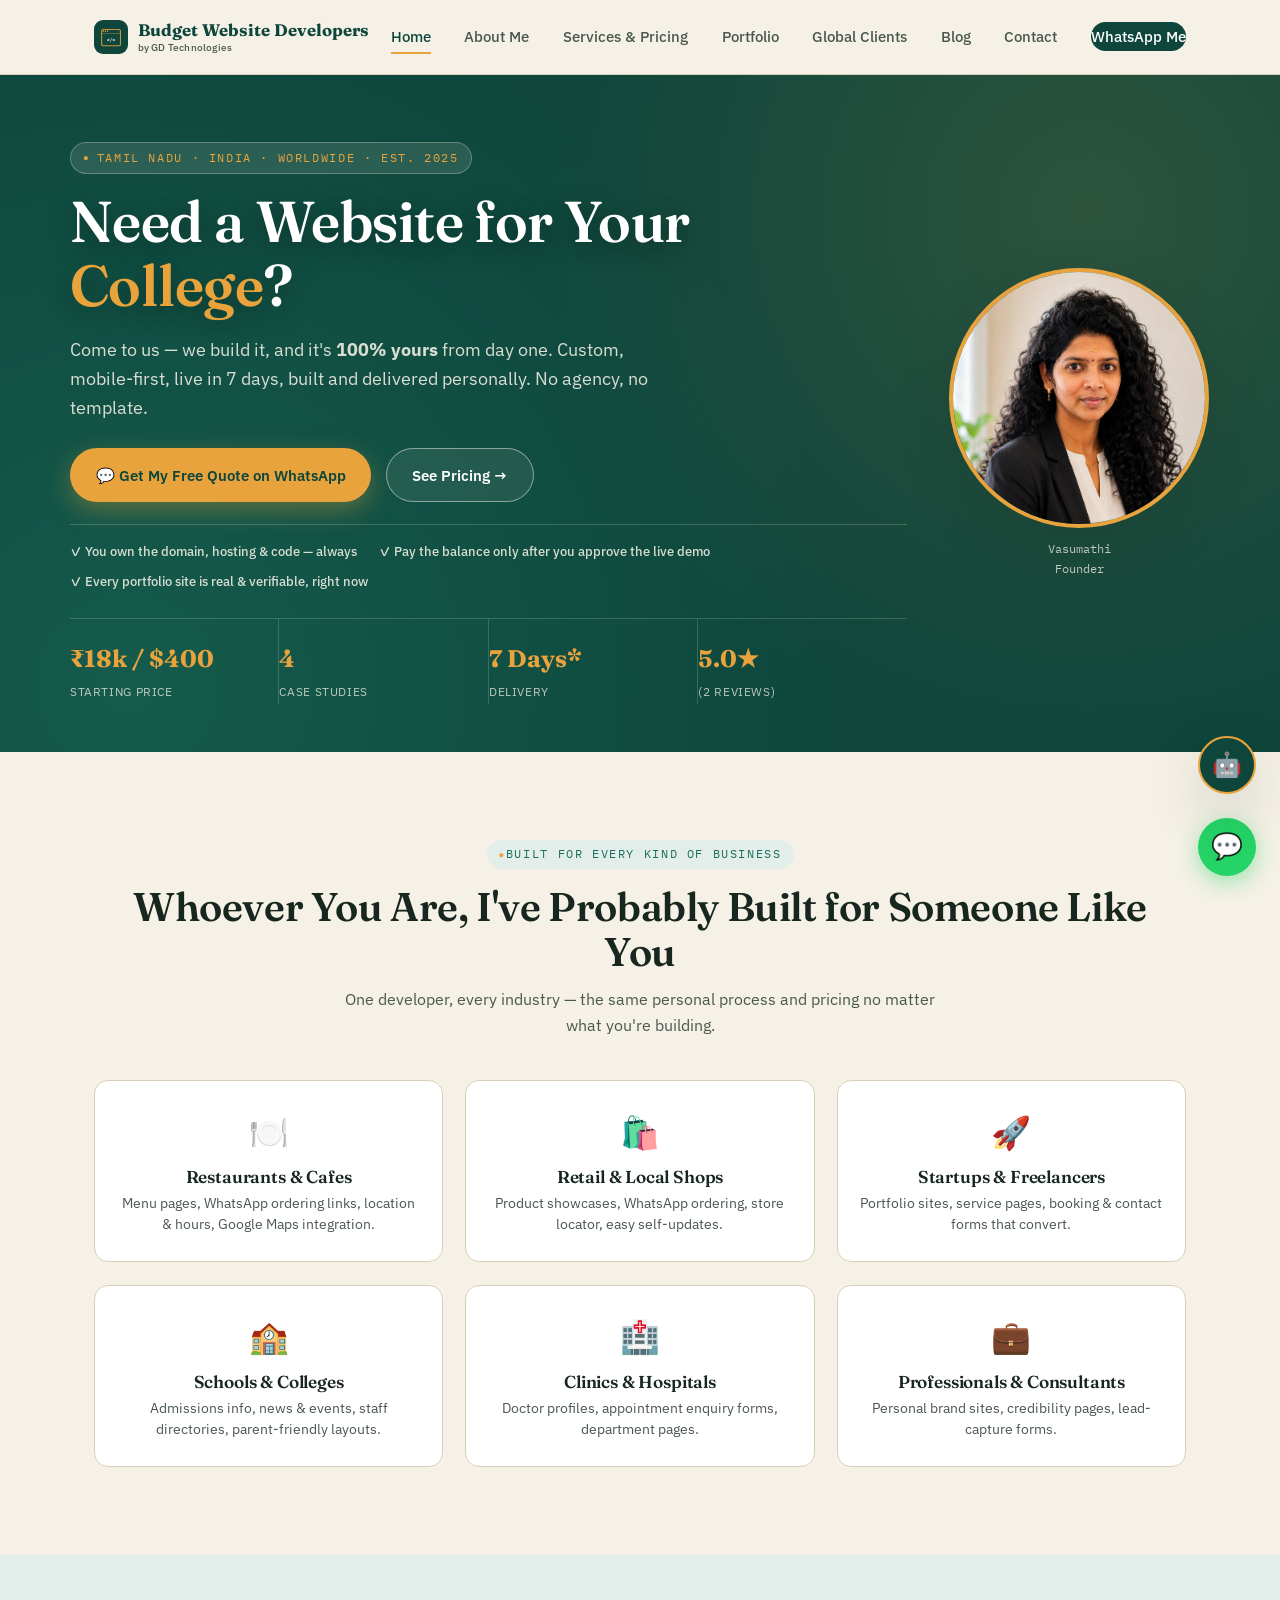
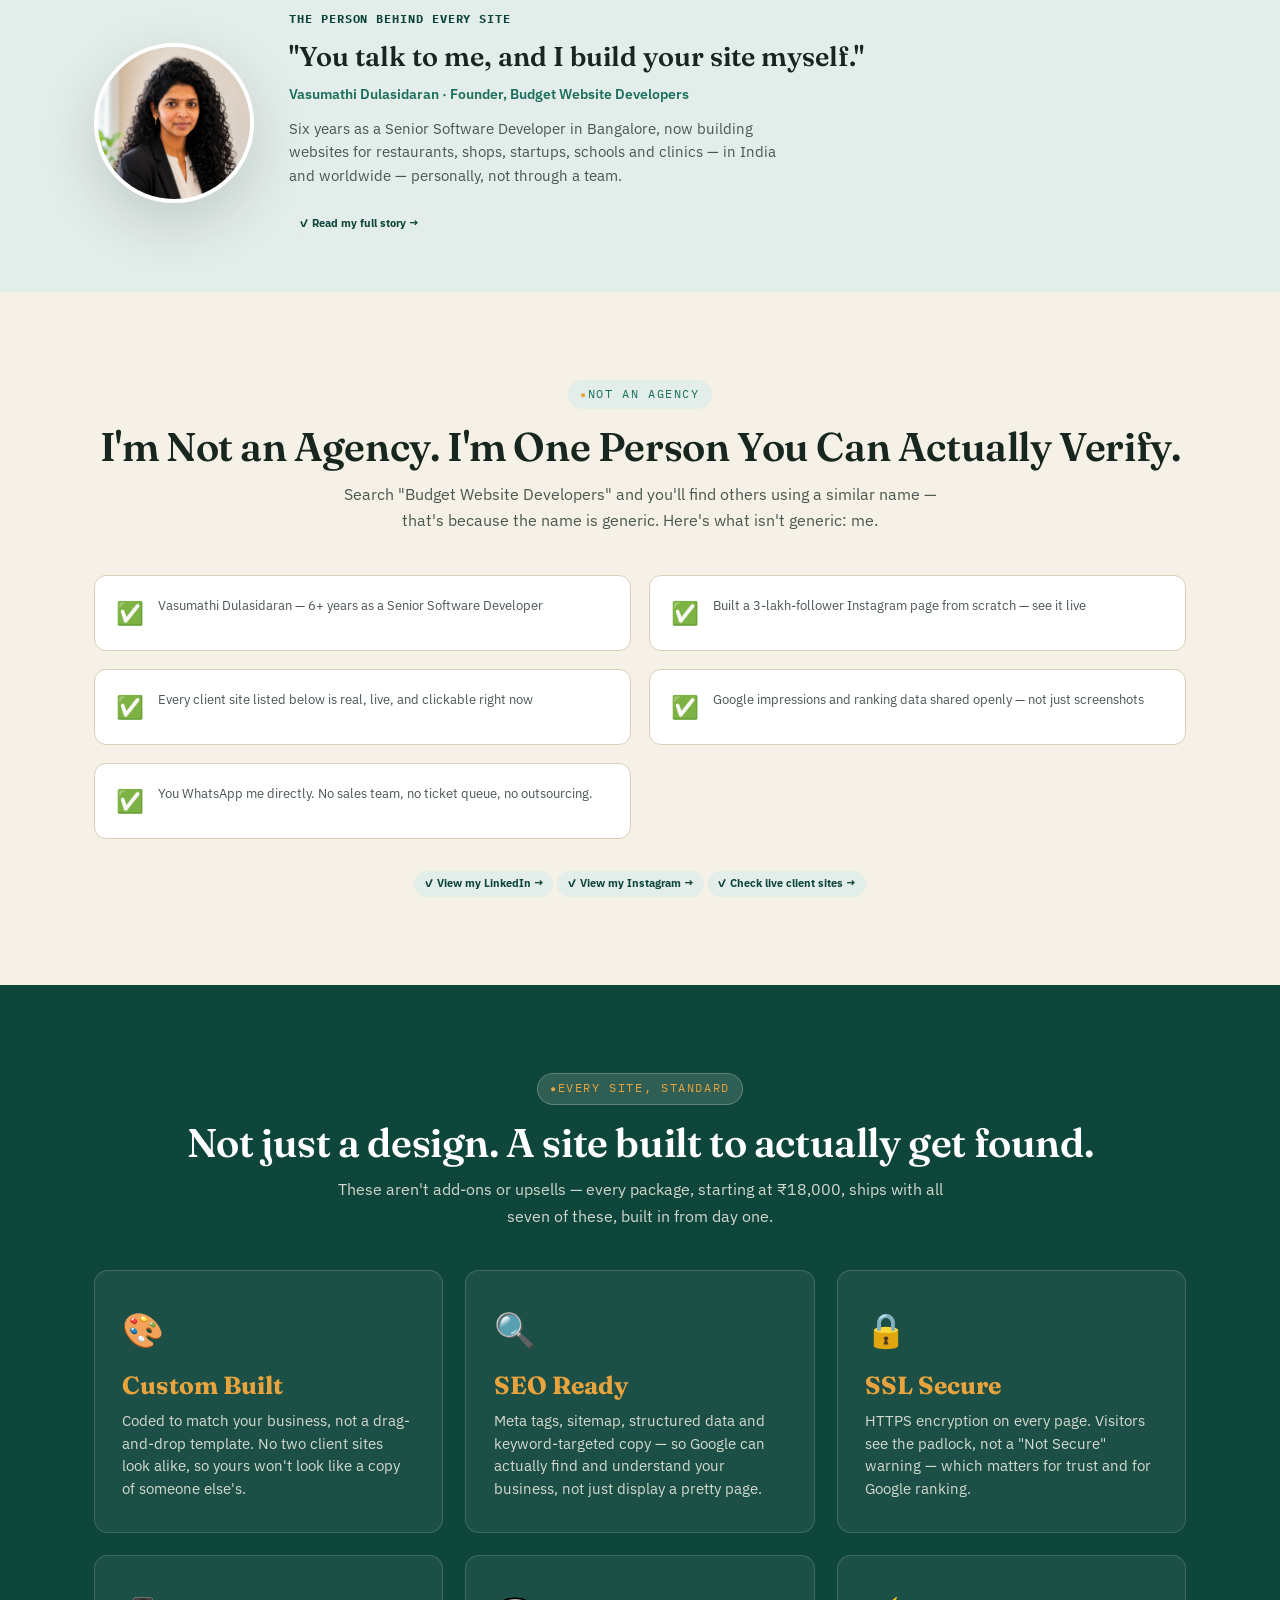
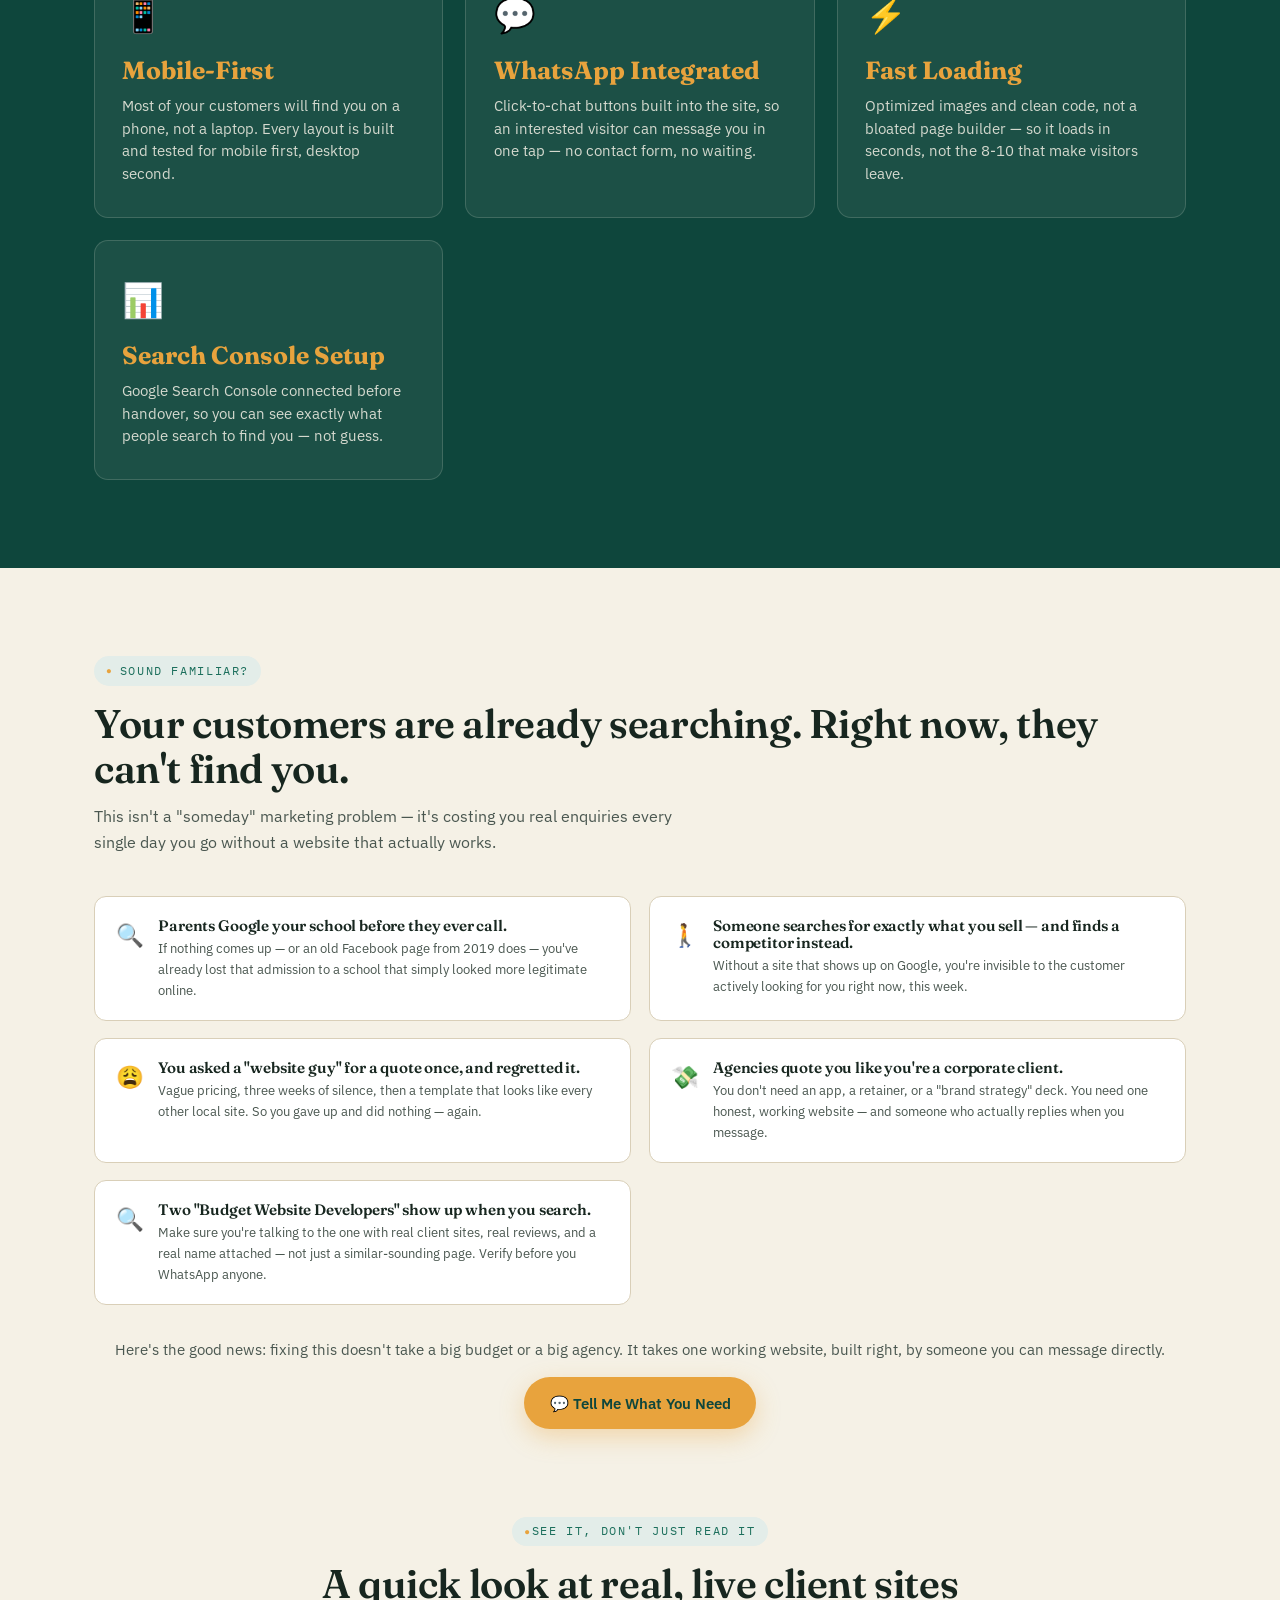
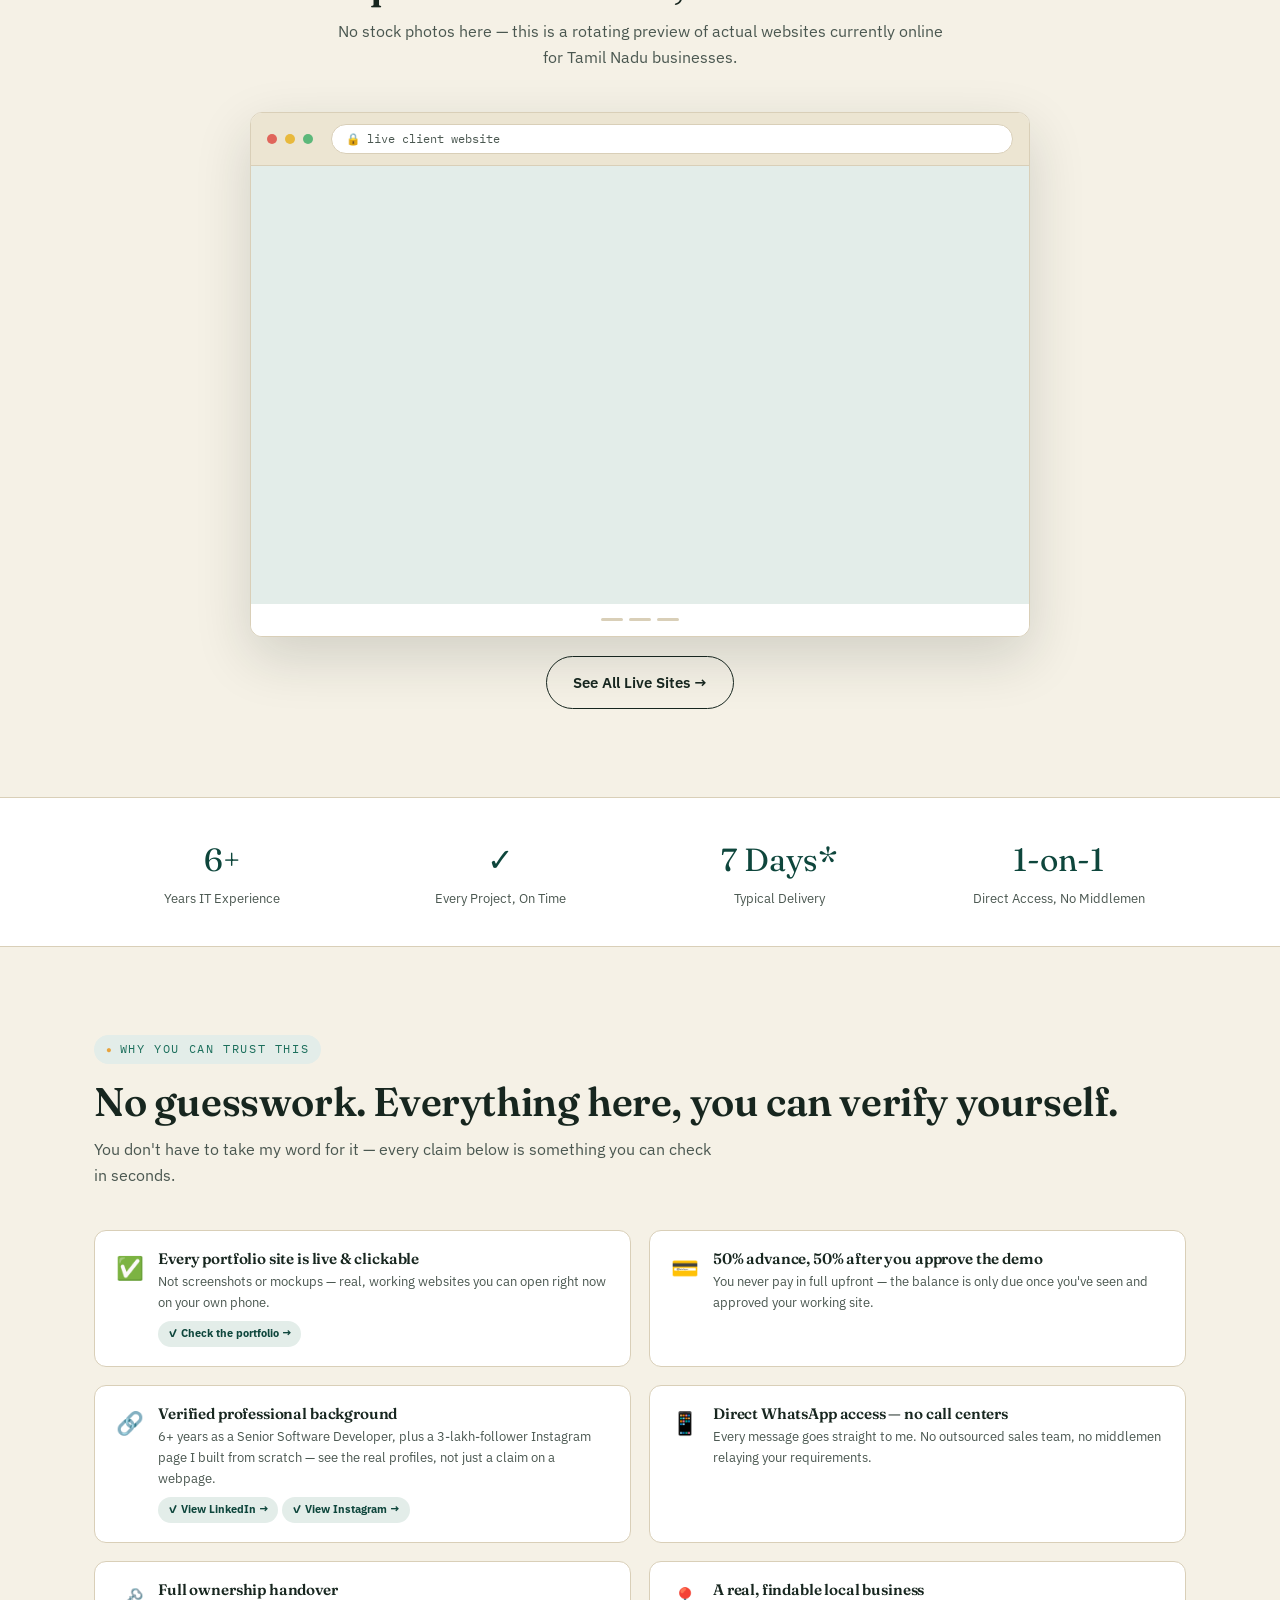
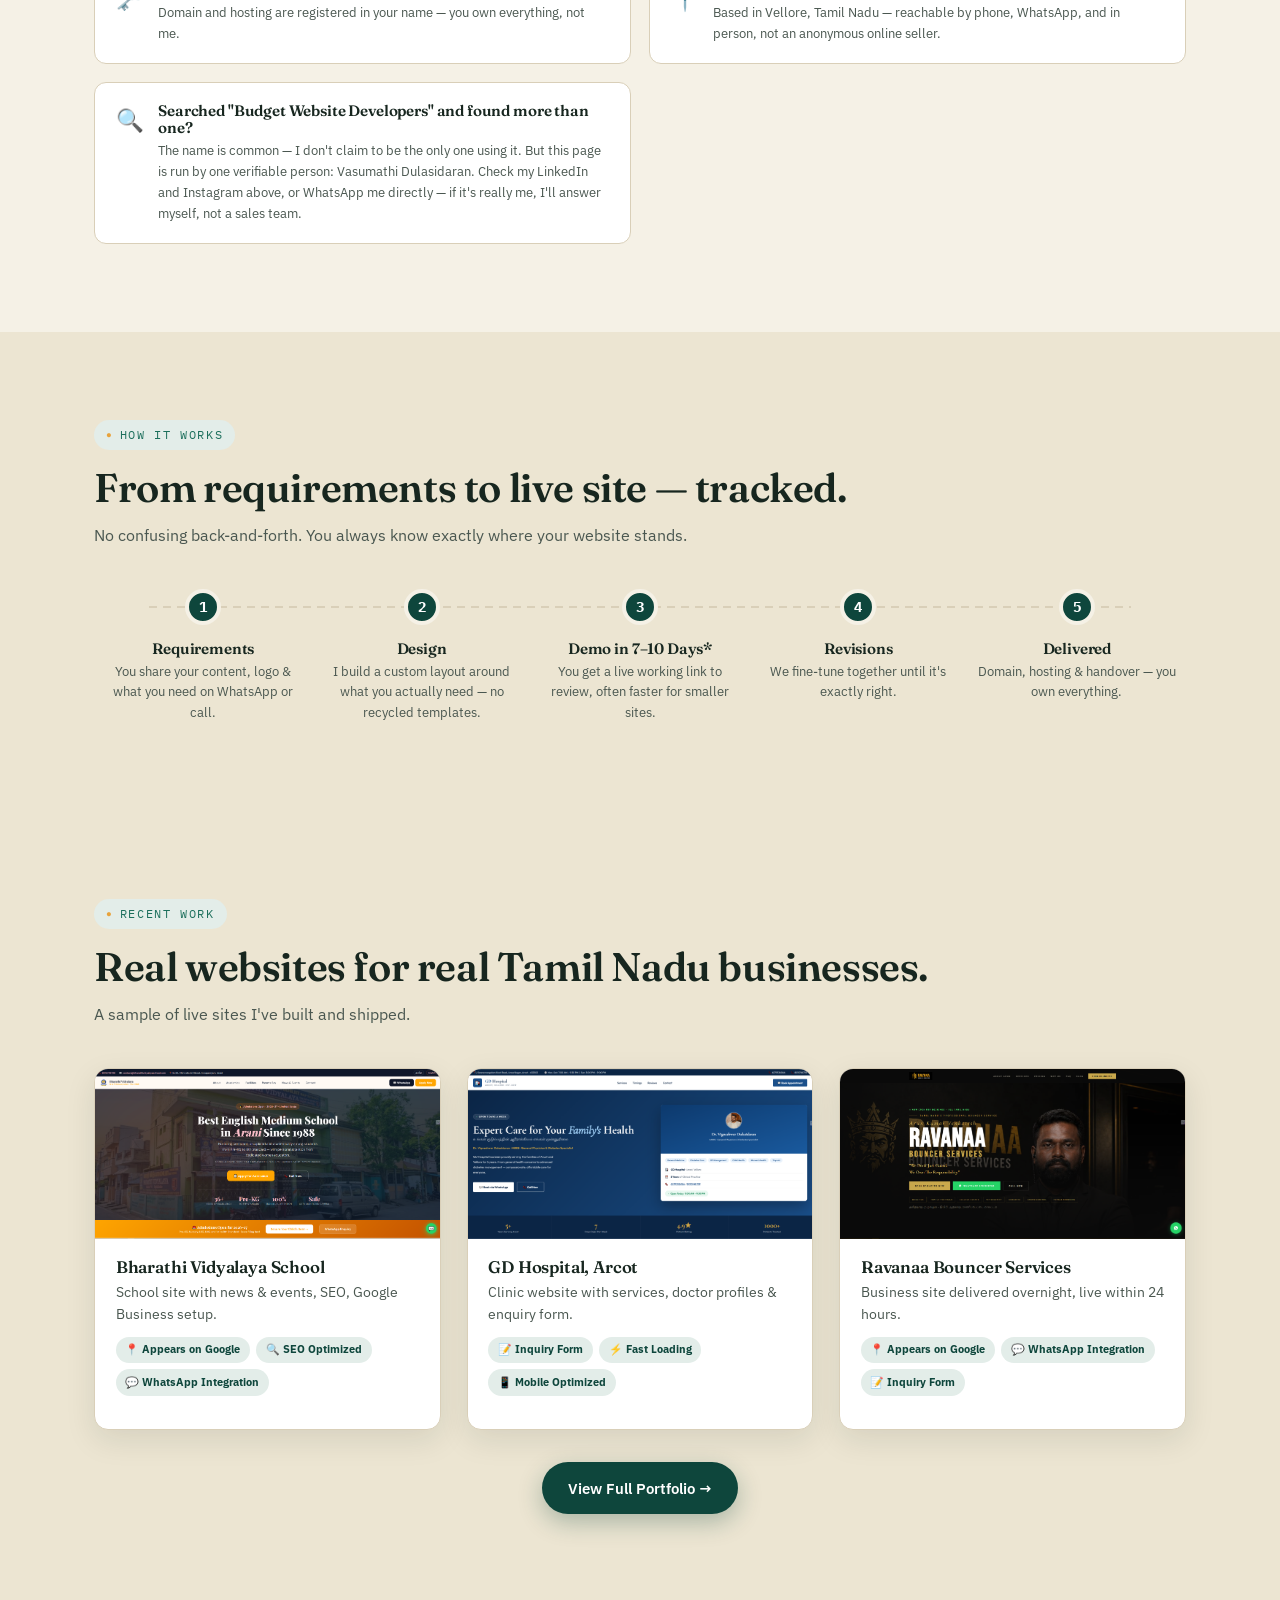
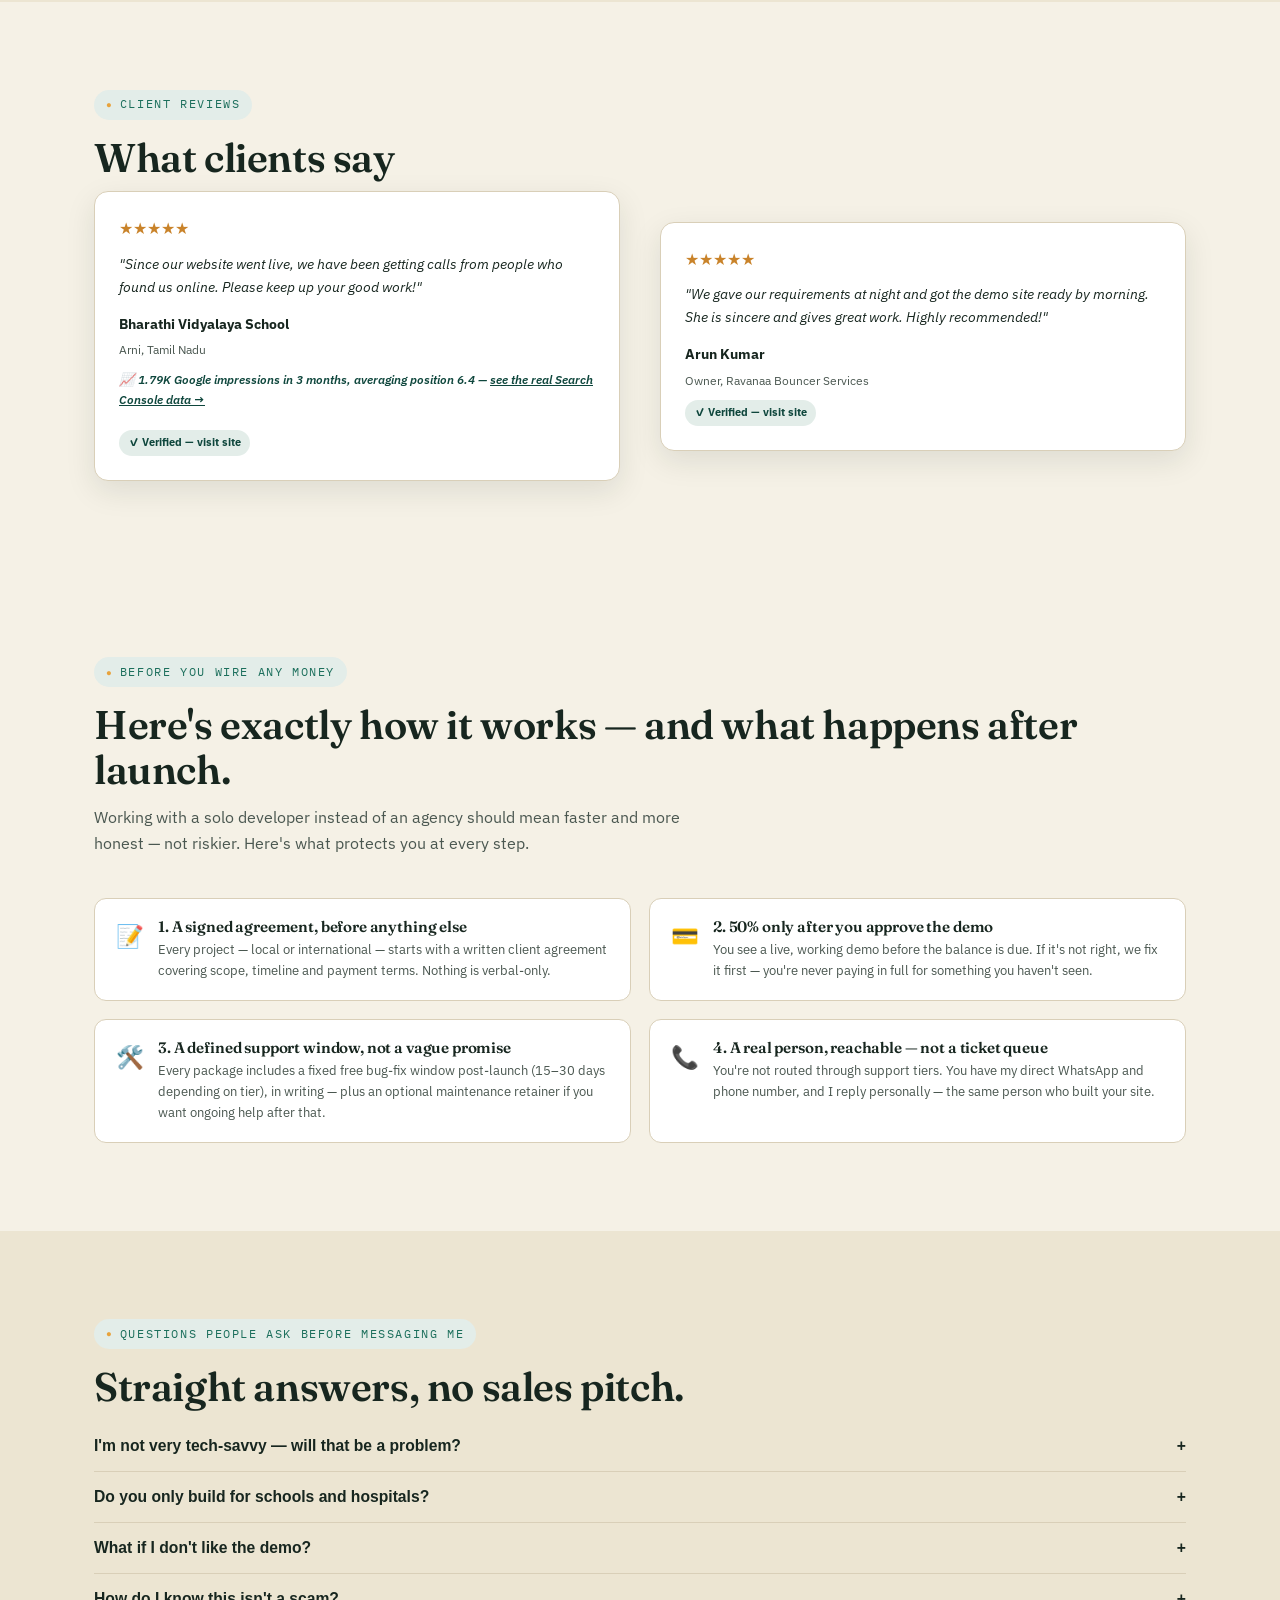
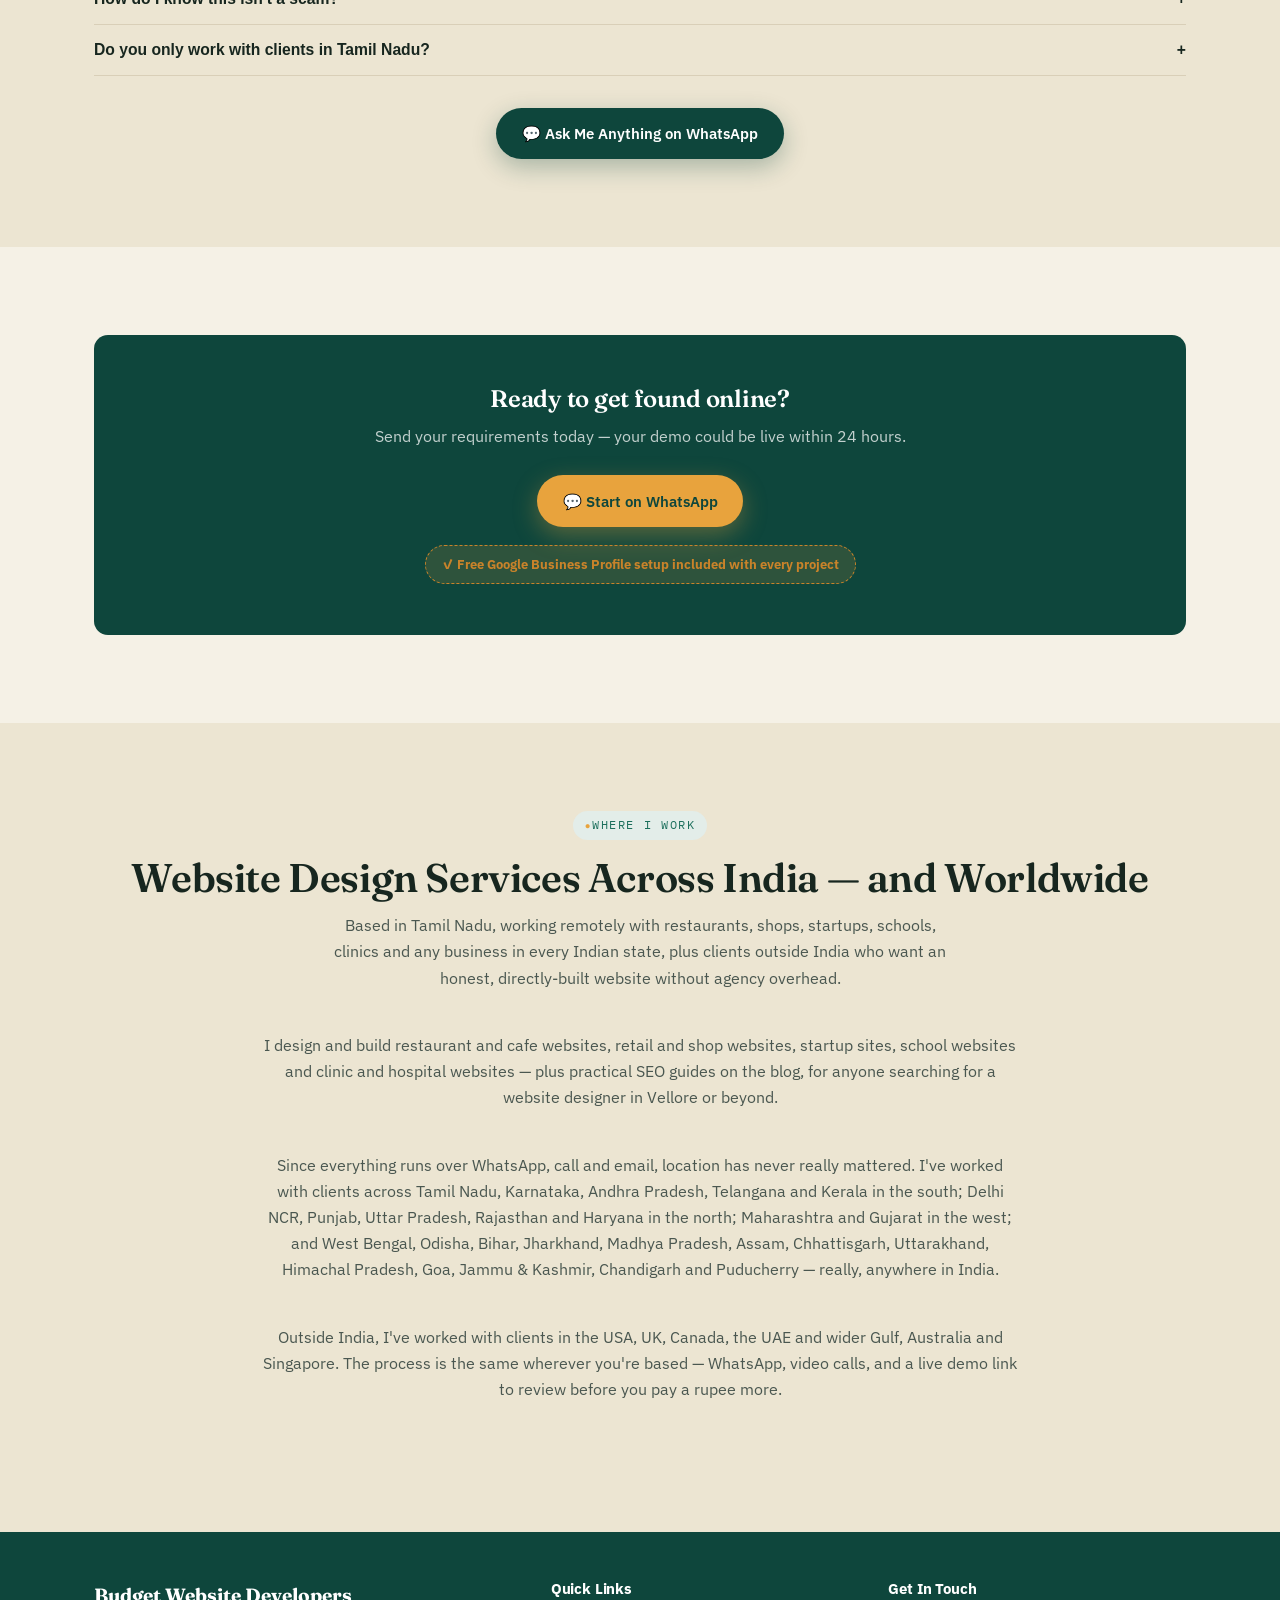
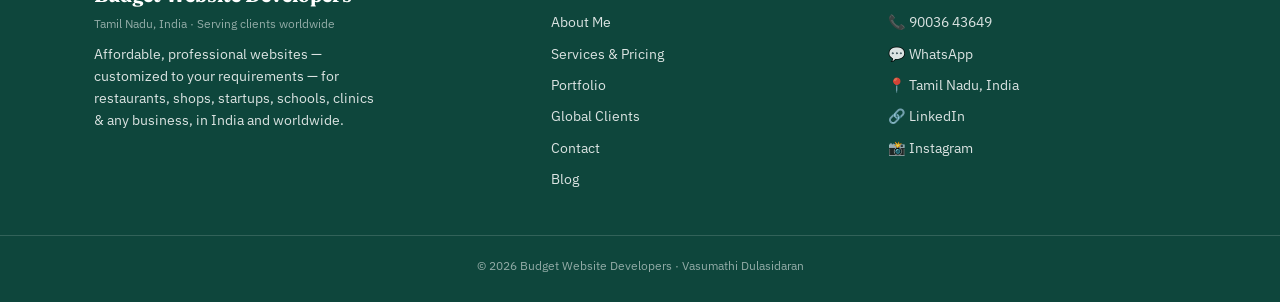
==== commit 8b8d7d7a: "updated" ====
--- a/index.html
+++ b/index.html
@@ -6,10 +6,26 @@
   <meta name="viewport" content="width=device-width, initial-scale=1.0" />
   <meta name="google-site-verification" content="xr7_4LVCiftgjp5NkGRvG96FTxHsi5VYuT93rpDKlVk" />
   <link rel="canonical" href="https://budgetwebsitedevelopersvellore.org/" />
-  <title>Website Designer for Any Business — Cafes, Shops, Startups & More | Budget Website Developers</title>
+  <link rel="icon" href="images/favicon.ico" sizes="any" />
+  <link rel="icon" href="images/favicon-32.png" type="image/png" sizes="32x32" />
+  <link rel="icon" href="images/favicon-16.png" type="image/png" sizes="16x16" />
+  <link rel="apple-touch-icon" href="images/apple-touch-icon.png" />
+  <meta property="og:type" content="website" />
+  <meta property="og:site_name" content="Budget Website Developers" />
+  <meta property="og:title" content="Website Designer for Any Business | Budget Website Developers" />
+  <meta property="og:description" content="Custom websites for restaurants, shops, startups, schools & clinics — India and worldwide. Live in 7 days, built personally by Vasumathi Dulasidaran." />
+  <meta property="og:url" content="https://budgetwebsitedevelopersvellore.org/" />
+  <meta property="og:image" content="https://budgetwebsitedevelopersvellore.org/images/og-share.png" />
+  <meta property="og:image:width" content="1200" />
+  <meta property="og:image:height" content="630" />
+  <meta name="twitter:card" content="summary_large_image" />
+  <meta name="twitter:title" content="Website Designer for Any Business | Budget Website Developers" />
+  <meta name="twitter:description" content="Custom websites for restaurants, shops, startups, schools & clinics — India and worldwide. Live in 7 days, built personally by Vasumathi Dulasidaran." />
+  <meta name="twitter:image" content="https://budgetwebsitedevelopersvellore.org/images/og-share.png" />
+  <title>Website Designer for Any Business | Budget Website Developers</title>
   <meta
     name="description"
-    content="Custom websites for restaurants, cafes, shops, startups, schools & clinics — anywhere in the world. Built personally by Vasumathi Dulasidaran, not an agency. Live in 7 days, from ₹18,000. See real client sites before you pay a rupee."
+    content="Custom websites for restaurants, shops, startups, schools & clinics — India and worldwide. Live in 7 days, built personally by Vasumathi Dulasidaran."
   />
   <link rel="preconnect" href="https://fonts.googleapis.com" />
   <link
@@ -184,7 +200,7 @@
       position: relative;
       z-index: 2;
       display: grid;
-      grid-template-columns: 4.2fr 1fr;
+      grid-template-columns: 3.2fr 1fr;
       gap: 2.6rem;
       align-items: center;
     }
@@ -194,12 +210,12 @@
     }
     .hero-photo-card img {
       width: 100%;
-      max-width: 190px;
+      max-width: 260px;
       aspect-ratio: 1 / 1;
       object-fit: cover;
       object-position: top;
       border-radius: 50%;
-      border: 3px solid var(--marigold);
+      border: 4px solid var(--marigold);
       box-shadow: var(--shadow-lg);
       display: block;
     }
@@ -216,7 +232,7 @@
         text-align: center;
       }
       .hero-photo-card { order: -1; }
-      .hero-photo-card img { max-width: 130px; }
+      .hero-photo-card img { max-width: 190px; }
       .hero-btns { justify-content: center; }
       .hero-trust-strip { justify-content: center; text-align: left; }
       .hero-stats-bar { text-align: left; }
@@ -618,7 +634,7 @@
   <!-- NAV -->
   <nav class="site-nav">
     <div class="nav-inner">
-      <a href="index.html" class="nav-logo"><span class="dot"></span>Budget Website Developers</a>
+      <a href="index.html" class="nav-logo"><img src="images/logo-mark.png" alt="Budget Website Developers by GD Technologies logo" class="nav-logo-mark" /><span class="nav-logo-text">Budget Website Developers<span class="nav-logo-credit">by GD Technologies</span></span></a>
       <ul class="nav-links">
         <li><a href="index.html" class="active">Home</a></li>
         <li><a href="about.html">About Me</a></li>
@@ -662,9 +678,9 @@
           </div>
           <div class="hero-stats-bar">
             <div class="stat"><b>₹18k / $400</b><span>Starting Price</span></div>
-            <div class="stat"><b>4+</b><span>Live Client Sites</span></div>
+            <div class="stat"><b>4</b><span>Case Studies</span></div>
             <div class="stat"><b>7 Days*</b><span>Delivery</span></div>
-            <div class="stat"><b>5.0★</b><span>Client Rating</span></div>
+            <div class="stat"><b>5.0★</b><span>(2 Reviews)</span></div>
           </div>
         </div>
         <div class="hero-photo-card">
@@ -1048,7 +1064,7 @@
           <div class="stars">★★★★★</div>
           <p>"Since our website went live, we have been getting calls from people who found us online. Please keep up your good work!"</p>
           <strong>Bharathi Vidyalaya School</strong><br /><span style="font-size:0.78rem;color:var(--ink-soft)">Arni, Tamil Nadu</span>
-          <p style="font-size:0.78rem;color:var(--teal);font-weight:600;margin-top:0.5rem">📈 1.7K Google impressions in 3 months, averaging position #6 — <a href="portfolio.html" style="color:inherit;text-decoration:underline">see the real data →</a></p>
+          <p style="font-size:0.78rem;color:var(--teal);font-weight:600;margin-top:0.5rem">📈 1.79K Google impressions in 3 months, averaging position 6.4 — <a href="portfolio.html#bharathi-proof" style="color:inherit;text-decoration:underline">see the real Search Console data →</a></p>
           <div><a href="https://bharathividyalayaschool.com" target="_blank" class="verify-chip">✓ Verified — visit site</a></div>
         </div>
         <div class="card t-mini reveal">
@@ -1138,7 +1154,7 @@
         <h2>Ready to get found online?</h2>
         <p>Send your requirements today — your demo could be live within 24 hours.</p>
         <a href="https://wa.me/919003643649?text=Hi%20Vasumathi%2C%20I%20want%20a%20website%20for%20my%20business.%20Can%20we%20talk%3F" target="_blank" class="btn btn-primary">💬 Start on WhatsApp</a>
-        <div><span class="urgency-note">⏳ Only 3 new projects accepted this month · Free Google Business Profile setup included</span></div>
+        <div><span class="urgency-note">✓ Free Google Business Profile setup included with every project</span></div>
       </div>
     </div>
   </section>
@@ -1149,54 +1165,9 @@
       <div class="eyebrow center" style="display:table;margin-left:auto;margin-right:auto">Where I Work</div>
       <h2 class="sec-title center">Website Design Services Across India — and Worldwide</h2>
       <p class="sec-sub center">Based in Tamil Nadu, working remotely with restaurants, shops, startups, schools, clinics and any business in every Indian state, plus clients outside India who want an honest, directly-built website without agency overhead.</p>
-      <div class="keyword-strip">
-        <a href="services.html" class="keyword-pill">Restaurant &amp; Cafe Website Design</a>
-        <a href="services.html" class="keyword-pill">Retail &amp; Shop Websites</a>
-        <a href="services.html" class="keyword-pill">Startup Website Design</a>
-        <a href="services.html" class="keyword-pill">School Website Development</a>
-        <a href="services.html" class="keyword-pill">Clinic &amp; Hospital Website Design</a>
-        <a href="blog/index.html" class="keyword-pill">SEO Guides &amp; Blog</a>
-        <a href="contact.html" class="keyword-pill">Website Designer in Vellore</a>
-      </div>
-      <p class="sec-sub center" style="margin-top:2.4rem;font-weight:600;color:var(--teal)">Serving clients across every state and union territory in India</p>
-      <div class="keyword-strip">
-        <span class="keyword-pill">Tamil Nadu</span>
-        <span class="keyword-pill">Karnataka</span>
-        <span class="keyword-pill">Andhra Pradesh</span>
-        <span class="keyword-pill">Telangana</span>
-        <span class="keyword-pill">Kerala</span>
-        <span class="keyword-pill">Maharashtra</span>
-        <span class="keyword-pill">Delhi NCR</span>
-        <span class="keyword-pill">Gujarat</span>
-        <span class="keyword-pill">Rajasthan</span>
-        <span class="keyword-pill">Punjab</span>
-        <span class="keyword-pill">Uttar Pradesh</span>
-        <span class="keyword-pill">West Bengal</span>
-        <span class="keyword-pill">Madhya Pradesh</span>
-        <span class="keyword-pill">Bihar</span>
-        <span class="keyword-pill">Odisha</span>
-        <span class="keyword-pill">Haryana</span>
-        <span class="keyword-pill">Assam</span>
-        <span class="keyword-pill">Chhattisgarh</span>
-        <span class="keyword-pill">Jharkhand</span>
-        <span class="keyword-pill">Uttarakhand</span>
-        <span class="keyword-pill">Himachal Pradesh</span>
-        <span class="keyword-pill">Goa</span>
-        <span class="keyword-pill">Jammu &amp; Kashmir</span>
-        <span class="keyword-pill">Chandigarh</span>
-        <span class="keyword-pill">Puducherry</span>
-        <span class="keyword-pill">+ every other state &amp; UT</span>
-      </div>
-      <p class="sec-sub center" style="margin-top:2.4rem;font-weight:600;color:var(--teal)">Plus international clients</p>
-      <div class="keyword-strip">
-        <span class="keyword-pill">USA</span>
-        <span class="keyword-pill">UK</span>
-        <span class="keyword-pill">Canada</span>
-        <span class="keyword-pill">UAE &amp; Gulf</span>
-        <span class="keyword-pill">Australia</span>
-        <span class="keyword-pill">Singapore</span>
-        <span class="keyword-pill">Worldwide, Remote</span>
-      </div>
+      <p class="sec-sub center" style="max-width:760px;margin-left:auto;margin-right:auto">I design and build <a href="services.html">restaurant and cafe websites</a>, <a href="services.html">retail and shop websites</a>, <a href="services.html">startup sites</a>, <a href="services.html">school websites</a> and <a href="services.html">clinic and hospital websites</a> — plus practical <a href="blog/index.html">SEO guides</a> on the blog, for anyone searching for a <a href="contact.html">website designer in Vellore</a> or beyond.</p>
+      <p class="sec-sub center" style="max-width:760px;margin-left:auto;margin-right:auto;margin-top:1.2rem">Since everything runs over WhatsApp, call and email, location has never really mattered. I've worked with clients across Tamil Nadu, Karnataka, Andhra Pradesh, Telangana and Kerala in the south; Delhi NCR, Punjab, Uttar Pradesh, Rajasthan and Haryana in the north; Maharashtra and Gujarat in the west; and West Bengal, Odisha, Bihar, Jharkhand, Madhya Pradesh, Assam, Chhattisgarh, Uttarakhand, Himachal Pradesh, Goa, Jammu &amp; Kashmir, Chandigarh and Puducherry — really, anywhere in India.</p>
+      <p class="sec-sub center" style="max-width:760px;margin-left:auto;margin-right:auto;margin-top:1.2rem">Outside India, I've worked with clients in the USA, UK, Canada, the UAE and wider Gulf, Australia and Singapore. The process is the same wherever you're based — WhatsApp, video calls, and a live demo link to review before you pay a rupee more.</p>
     </div>
   </section>
 
@@ -1205,7 +1176,7 @@
     <div class="wrap footer-grid">
       <div>
         <div class="footer-logo">Budget Website Developers</div>
-        <div class="footer-legal-name">Budget Website Developers &middot; Tamil Nadu, India</div>
+        <div class="footer-legal-name">Tamil Nadu, India &middot; Serving clients worldwide</div>
         <p style="font-size:0.85rem;max-width:280px">Affordable, professional websites — customized to your requirements — for restaurants, shops, startups, schools, clinics &amp; any business, in India and worldwide.</p>
       </div>
       <div>
--- a/css/style.css
+++ b/css/style.css
@@ -145,16 +145,31 @@
   color: var(--teal);
   display: flex;
   align-items: center;
-  gap: 0.5rem;
+  gap: 0.6rem;
   white-space: nowrap;
 }
 
-.nav-logo .dot {
-  width: 8px;
-  height: 8px;
-  border-radius: 50%;
-  background: var(--marigold);
-  display: inline-block;
+.nav-logo-text {
+  display: flex;
+  flex-direction: column;
+  line-height: 1.15;
+}
+
+.nav-logo-credit {
+  font-family: "IBM Plex Sans", sans-serif;
+  font-weight: 500;
+  font-size: 0.62rem;
+  letter-spacing: 0.02em;
+  color: var(--ink-soft);
+  margin-top: 0.1rem;
+}
+
+.nav-logo-mark {
+  width: 34px;
+  height: 34px;
+  border-radius: 9px;
+  display: block;
+  flex-shrink: 0;
 }
 
 .nav-links {
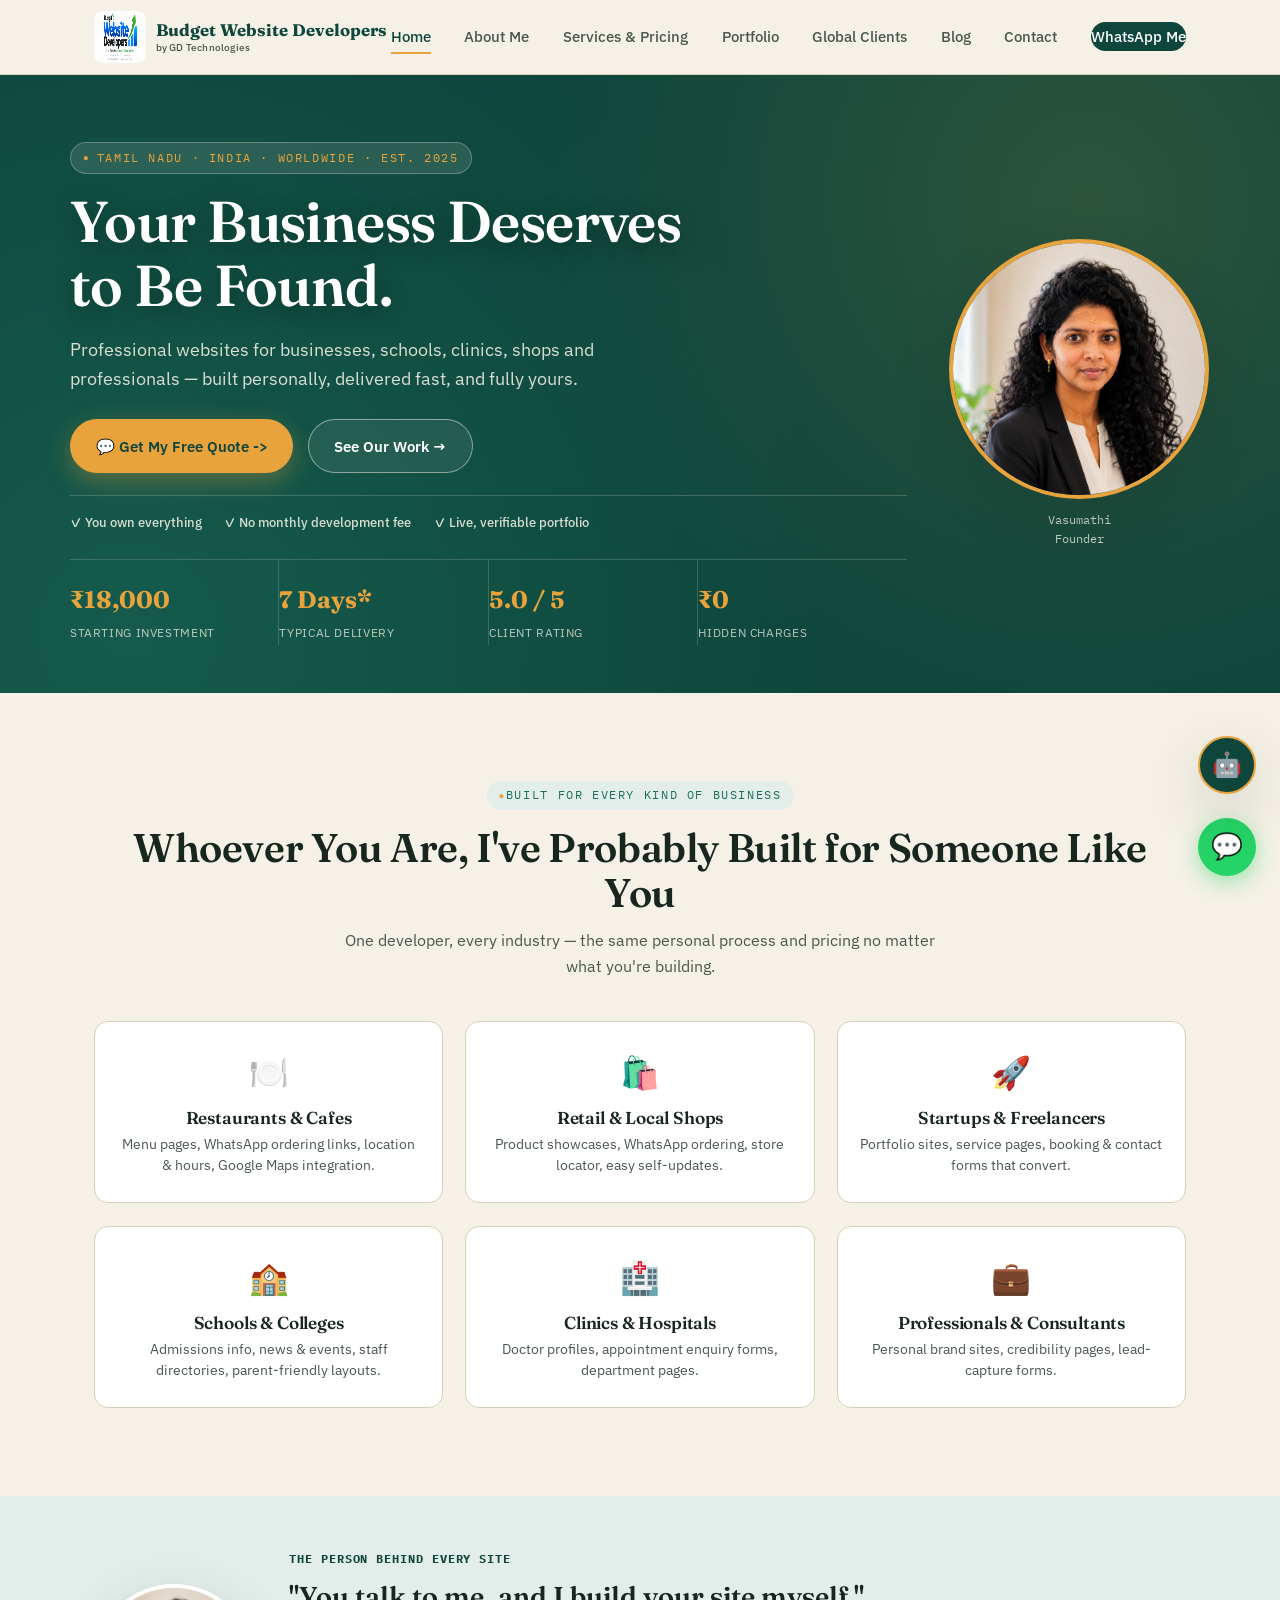
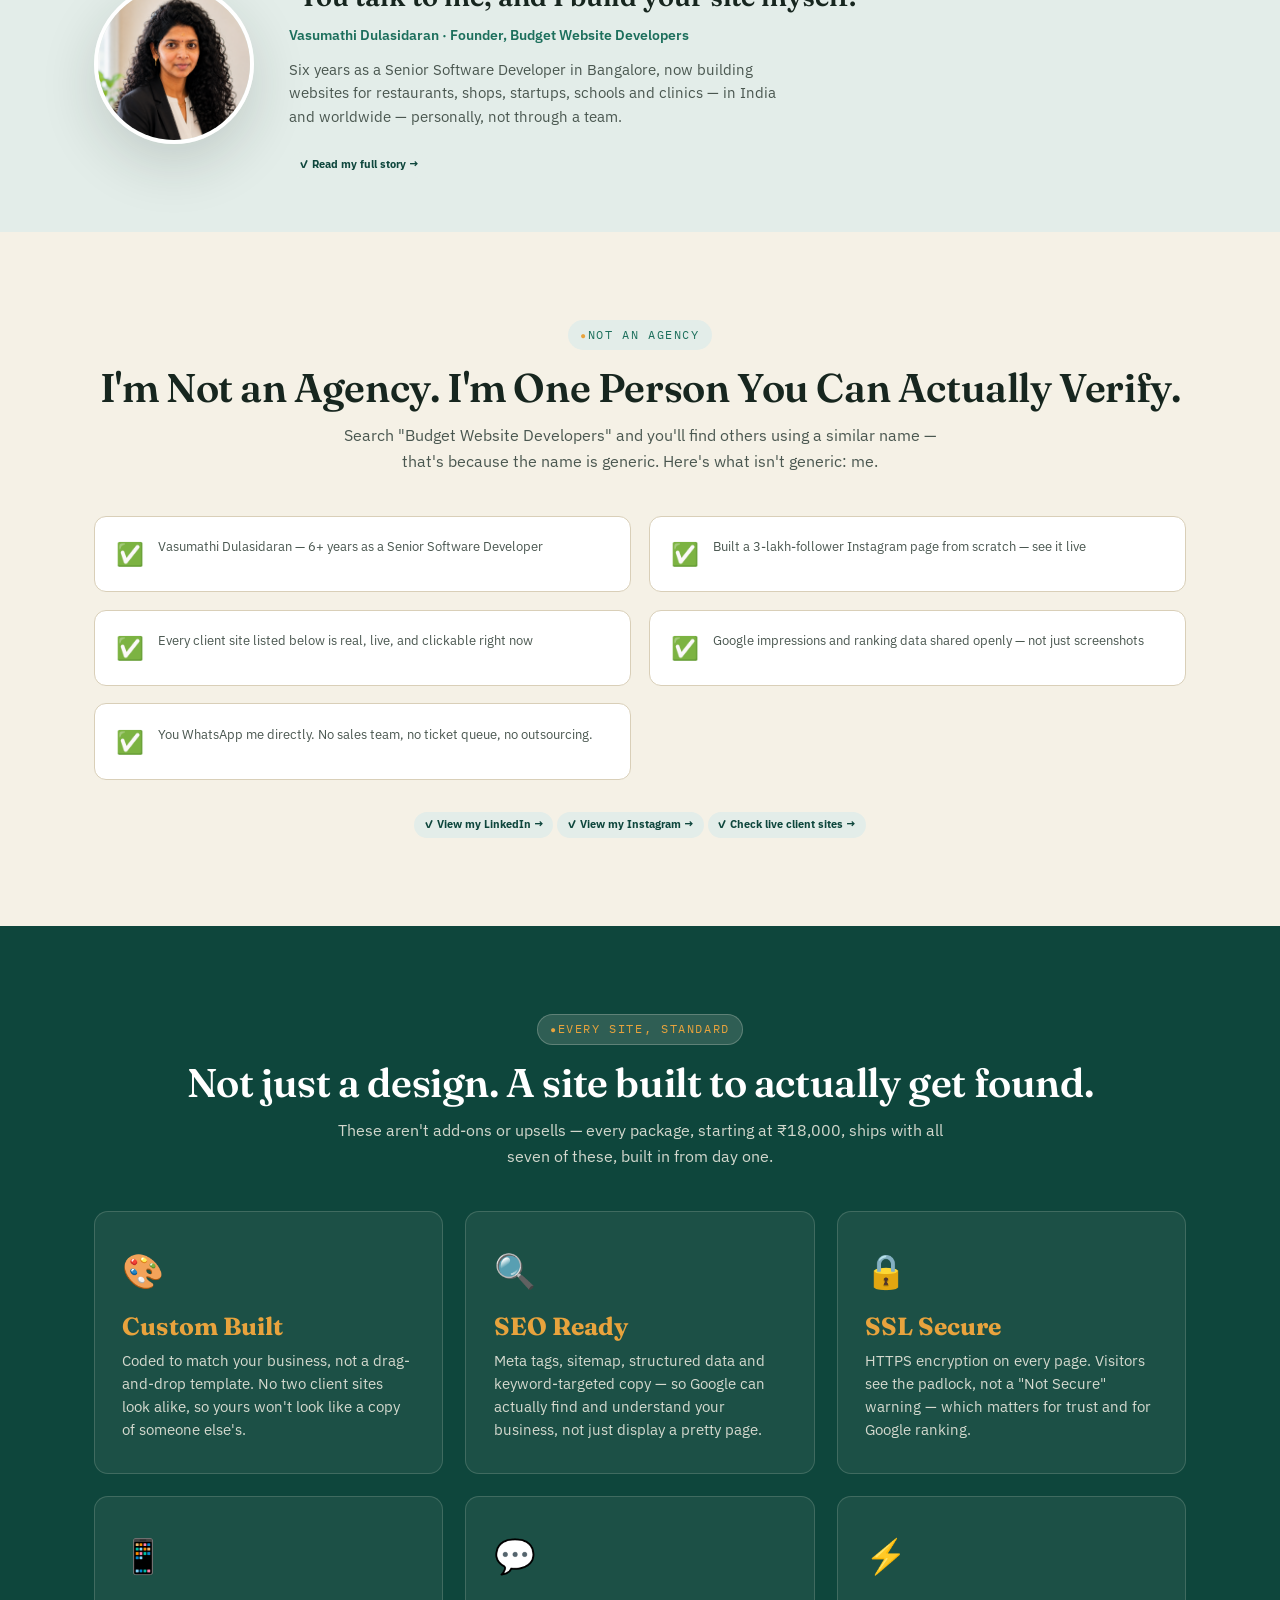
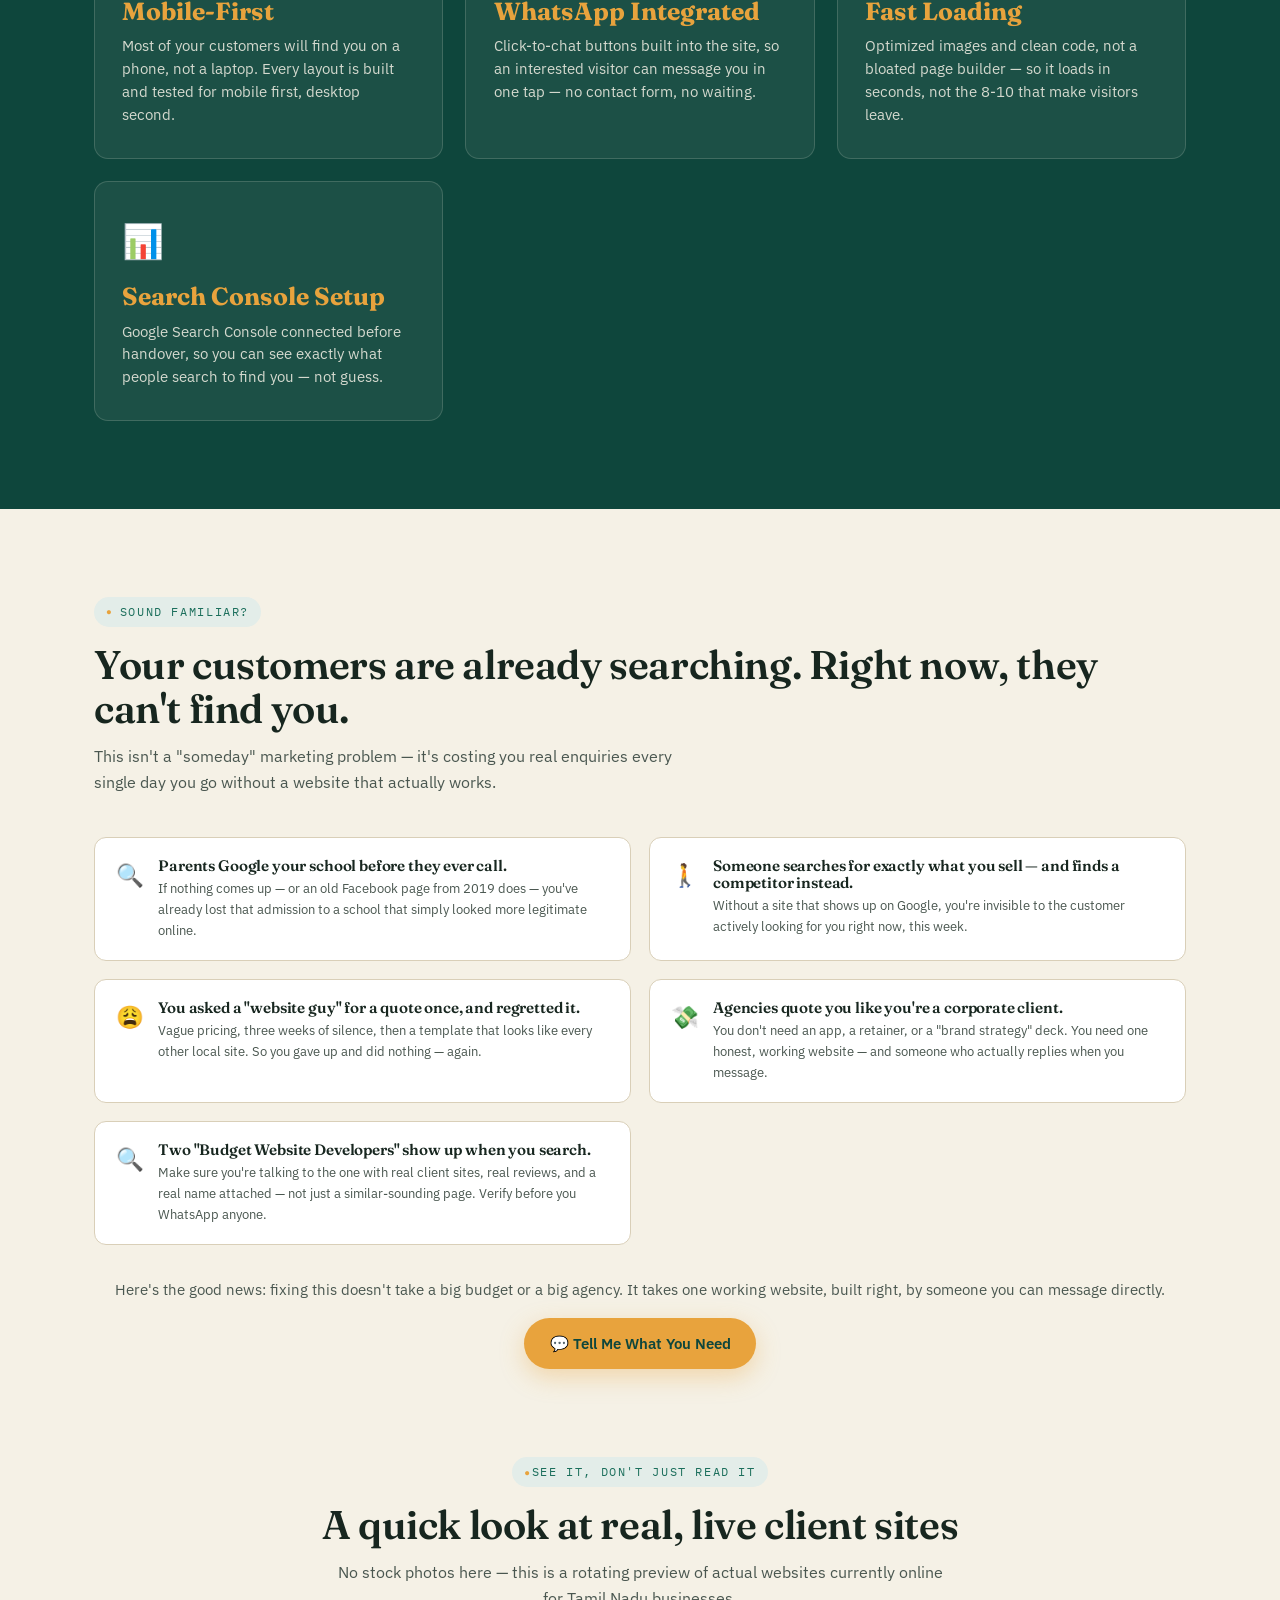
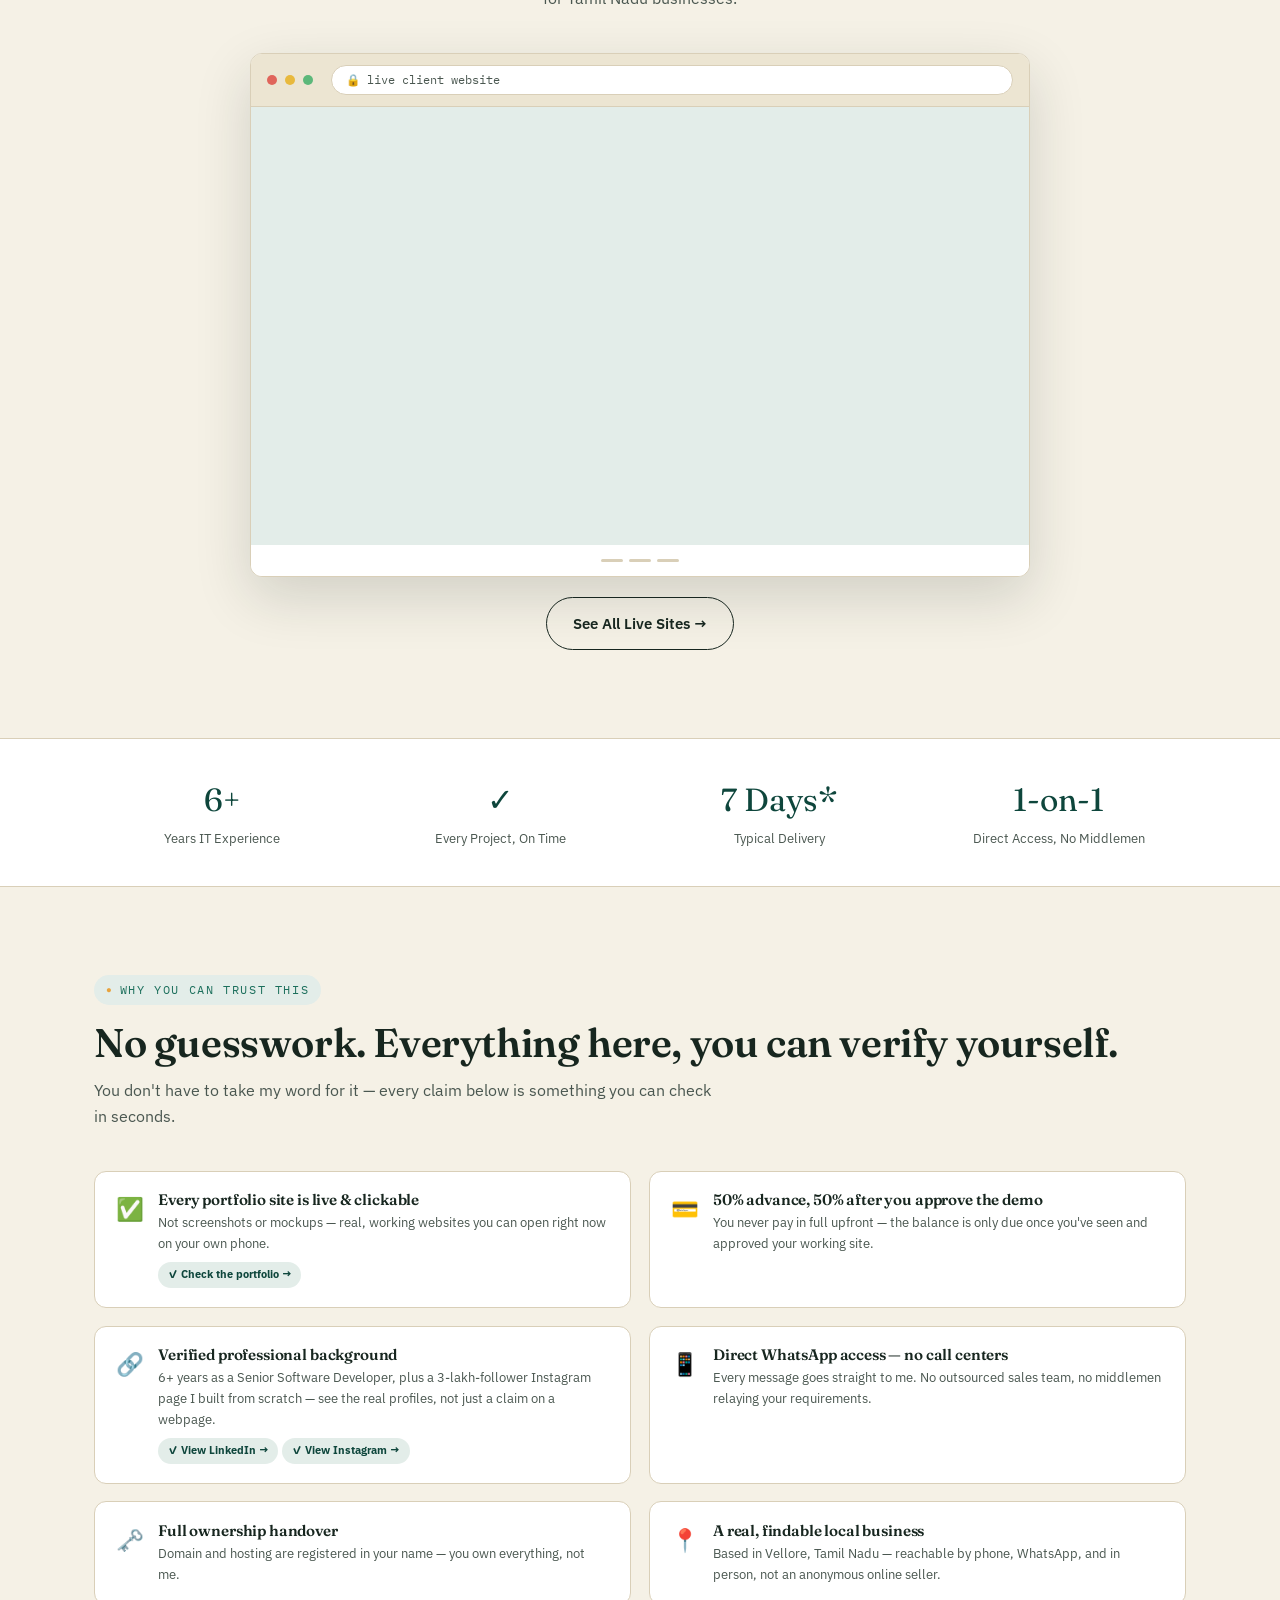
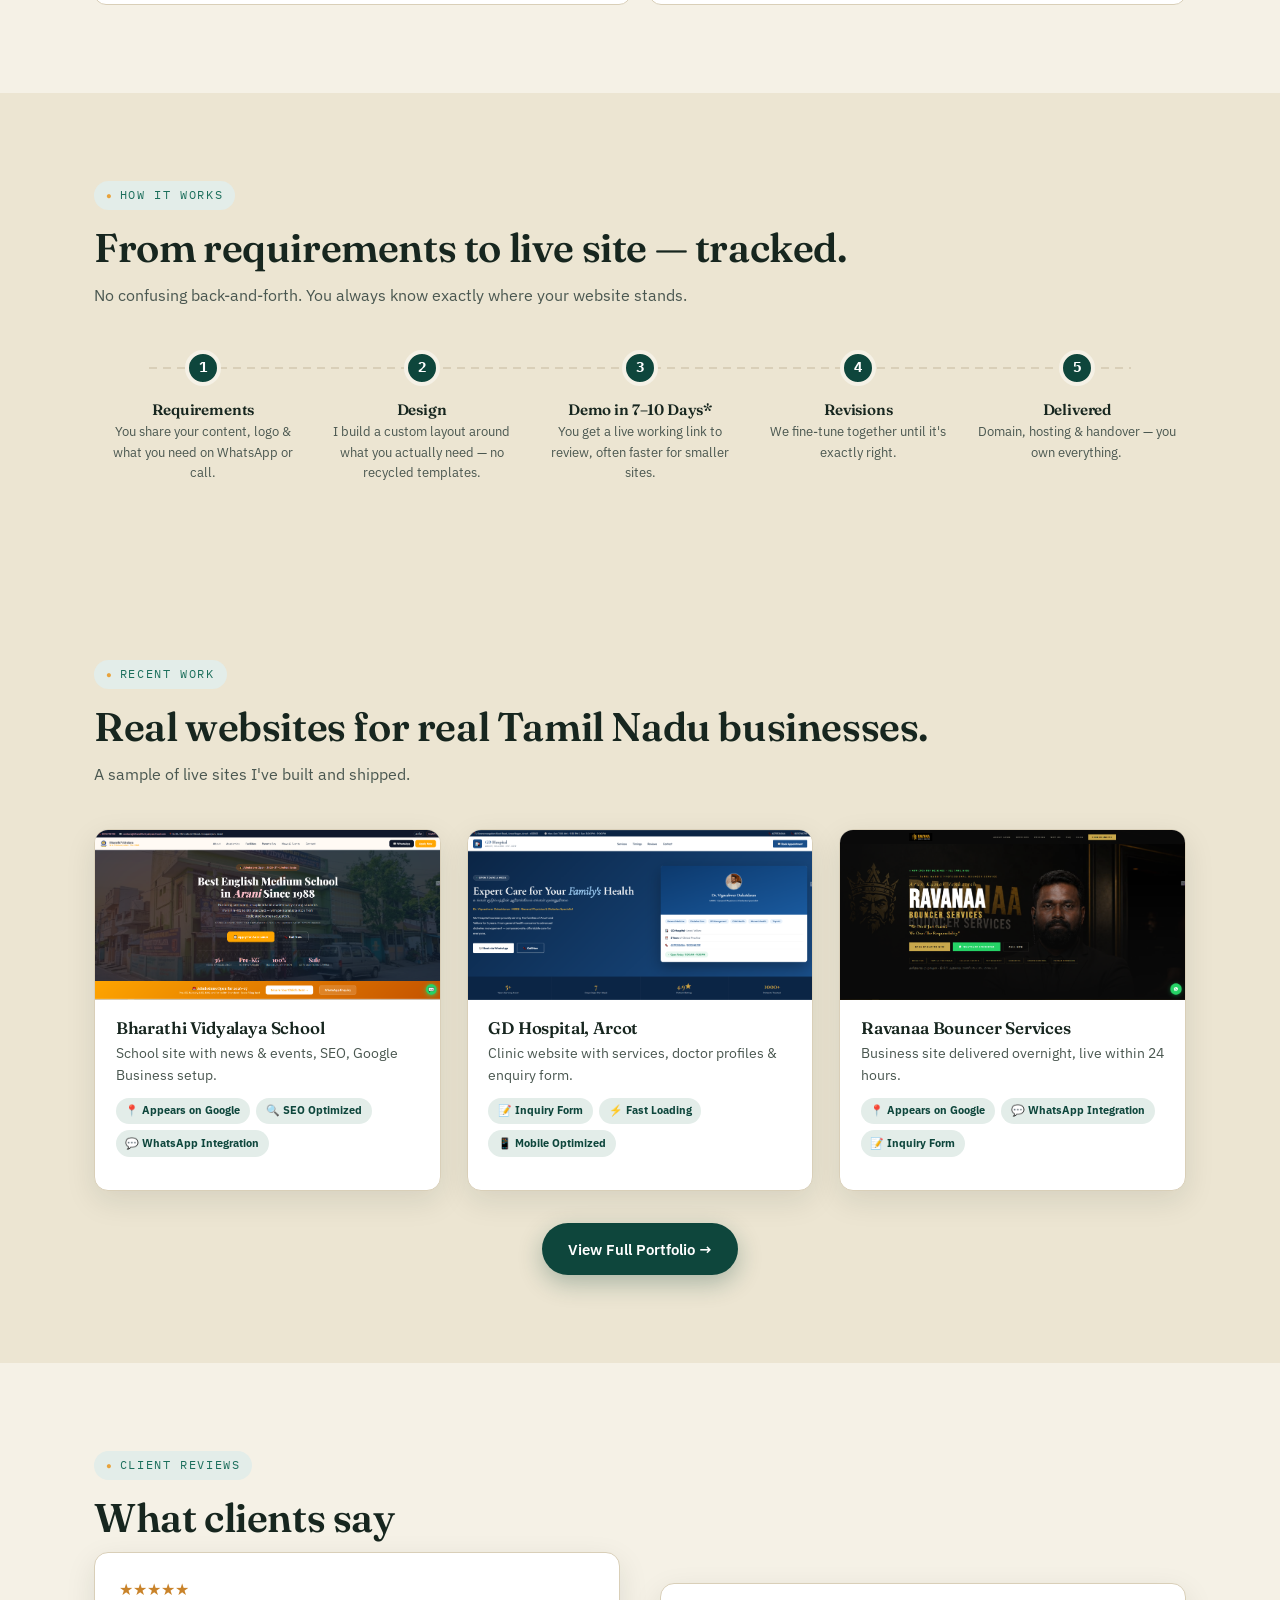
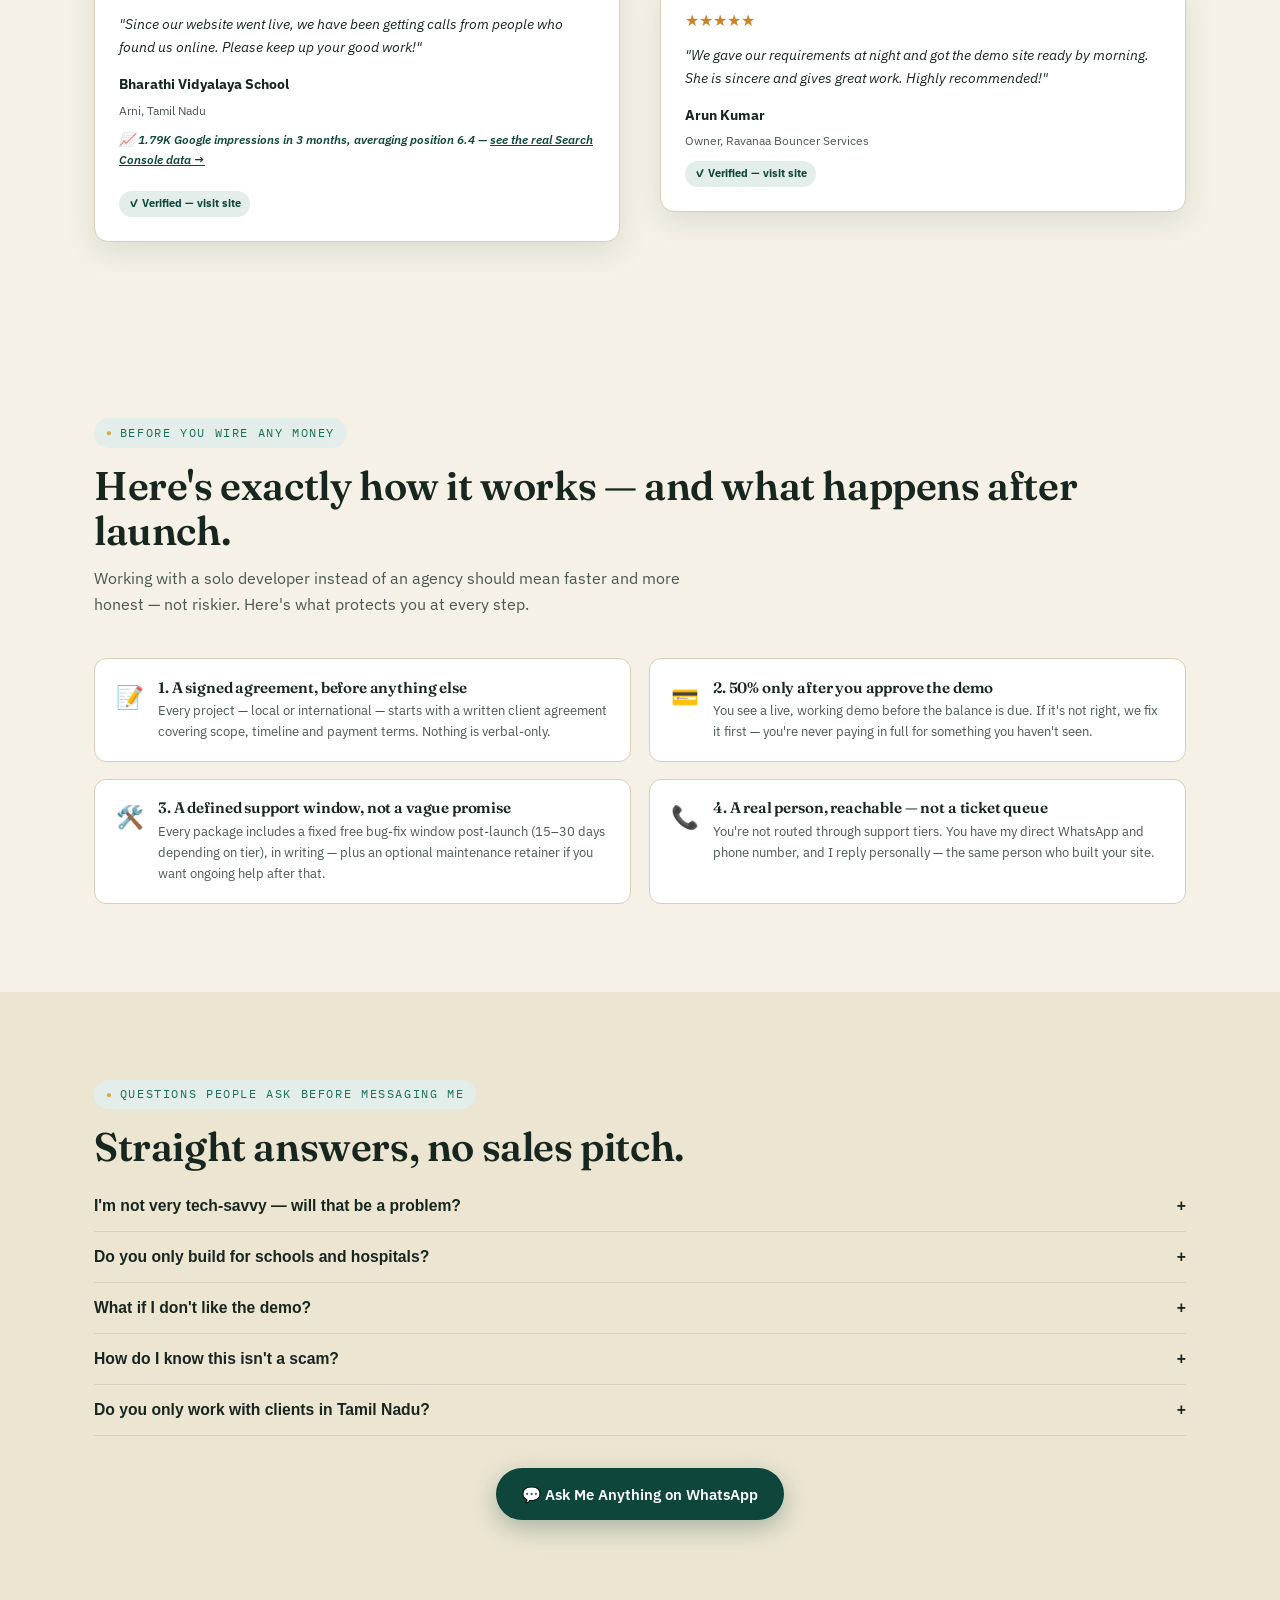
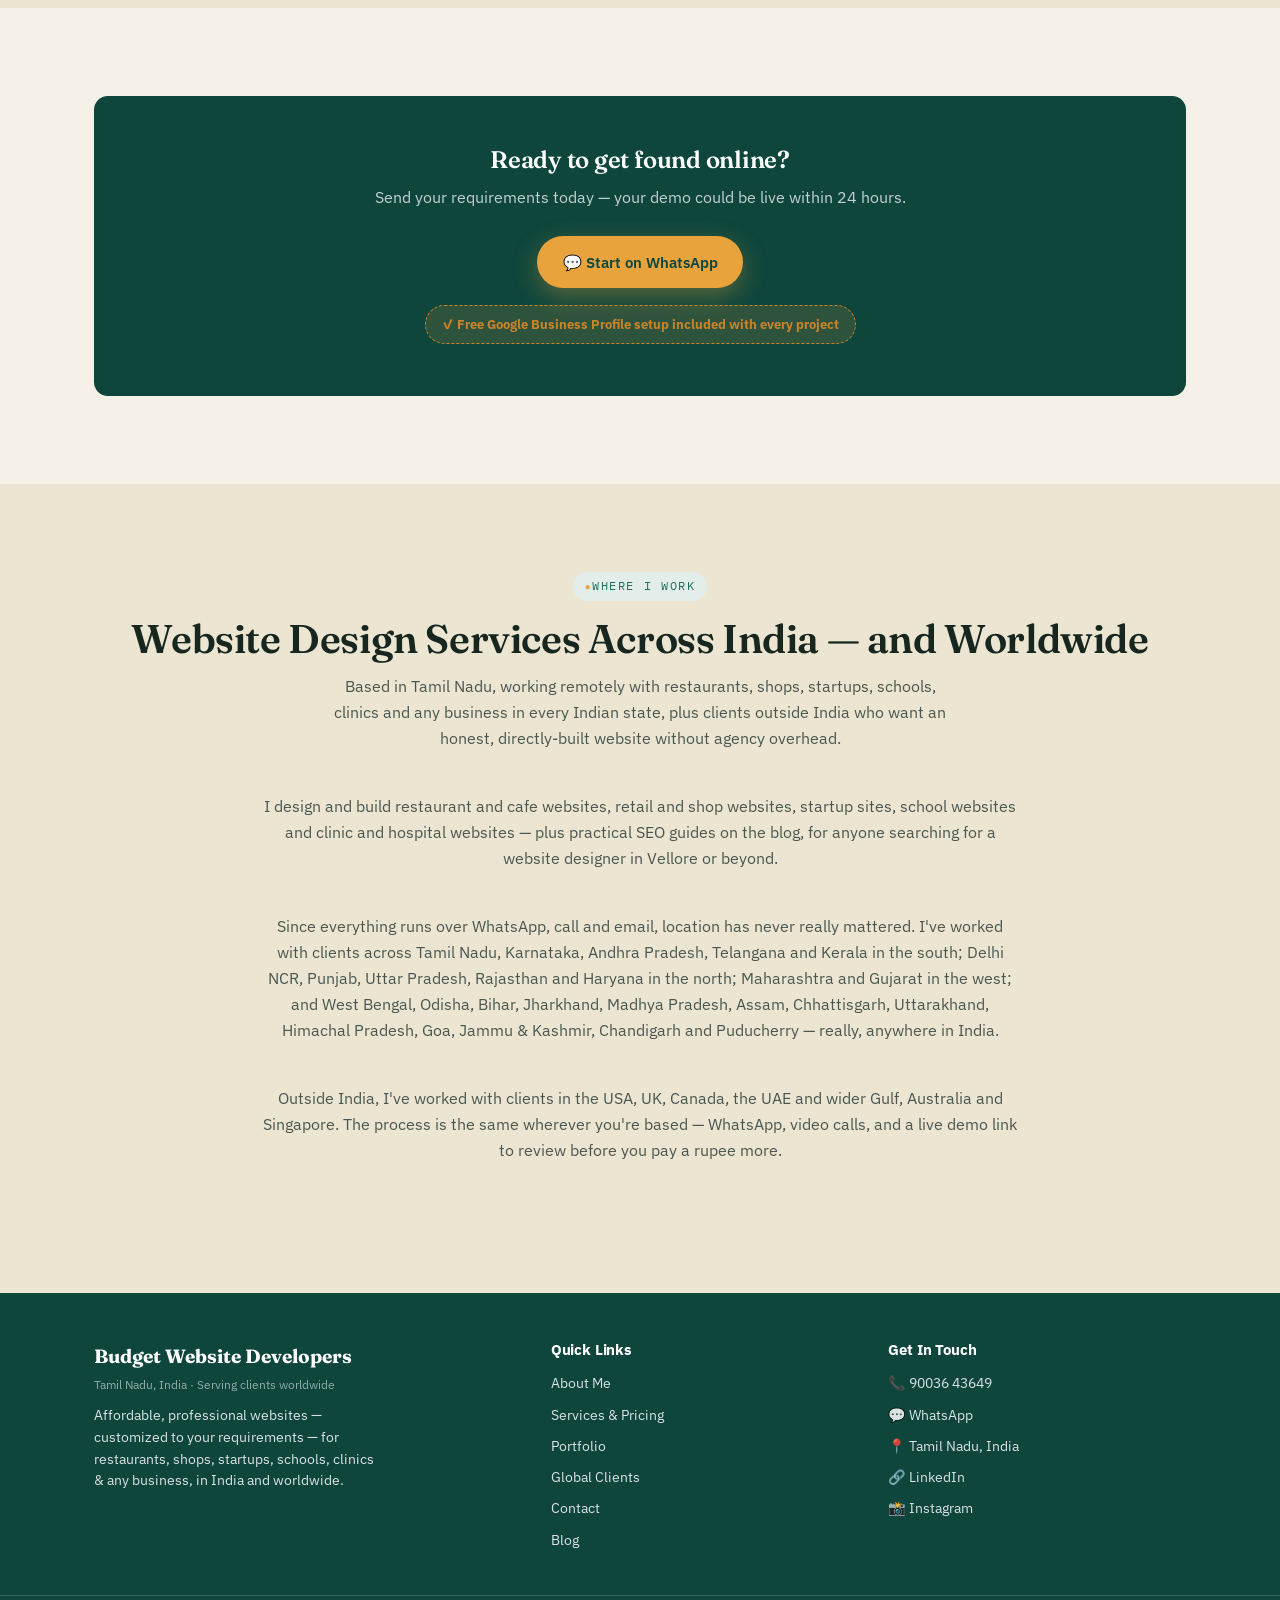
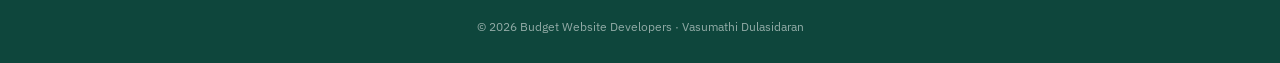
==== commit 82c4a87c: "modified" ====
--- a/index.html
+++ b/index.html
@@ -665,22 +665,22 @@
       <div class="hero-content-grid">
         <div>
           <div class="eyebrow">Tamil Nadu · India · Worldwide · Est. 2025</div>
-          <h1>Need a Website for Your <span class="rotate-wrap"><span class="rotate-word" id="rotateWord">School</span></span>?</h1>
-          <p class="lead">Come to us — we build it, and it's <strong>100% yours</strong> from day one. Custom, mobile-first, live in 7 days, built and delivered personally. No agency, no template.</p>
+          <h1>Your Business Deserves <br/> to Be Found.</h1>
+          <p class="lead">Professional websites for businesses, schools, clinics, shops and professionals — built personally, delivered fast, and fully yours.</p>
           <div class="hero-btns">
-            <a href="https://wa.me/919003643649?text=Hi%20Vasumathi%2C%20I%20want%20a%20website%20for%20my%20business.%20Can%20we%20talk%3F" target="_blank" class="btn btn-primary">💬 Get My Free Quote on WhatsApp</a>
-            <a href="services.html" class="btn btn-ghost">See Pricing →</a>
+            <a href="https://wa.me/919003643649?text=Hi%20Vasumathi%2C%20I%20want%20a%20website%20for%20my%20business.%20Can%20we%20talk%3F" target="_blank" class="btn btn-primary">💬 Get My Free Quote -></a>
+            <a href="portfolio.html" class="btn btn-ghost">See Our Work →</a>
           </div>
           <div class="hero-trust-strip">
-            <span>✓ You own the domain, hosting &amp; code — always</span>
-            <span>✓ Pay the balance only after you approve the live demo</span>
-            <span>✓ Every portfolio site is real &amp; verifiable, right now</span>
+            <span>✓ You own everything</span>
+            <span>✓ No monthly development fee</span>
+            <span>✓ Live, verifiable portfolio</span>
           </div>
           <div class="hero-stats-bar">
-            <div class="stat"><b>₹18k / $400</b><span>Starting Price</span></div>
-            <div class="stat"><b>4</b><span>Case Studies</span></div>
-            <div class="stat"><b>7 Days*</b><span>Delivery</span></div>
-            <div class="stat"><b>5.0★</b><span>(2 Reviews)</span></div>
+            <div class="stat"><b>₹18,000</b><span>STARTING INVESTMENT</span></div>
+            <div class="stat"><b>7 Days*</b><span>TYPICAL DELIVERY</span></div>
+            <div class="stat"><b>5.0 / 5</b><span>Client Rating</span></div>
+            <div class="stat"><b>₹0</b><span>HIDDEN CHARGES</span></div>
           </div>
         </div>
         <div class="hero-photo-card">
@@ -975,13 +975,6 @@
           <div>
             <h4>A real, findable local business</h4>
             <p>Based in Vellore, Tamil Nadu — reachable by phone, WhatsApp, and in person, not an anonymous online seller.</p>
-          </div>
-        </div>
-        <div class="trust-card">
-          <div class="ic">🔍</div>
-          <div>
-            <h4>Searched "Budget Website Developers" and found more than one?</h4>
-            <p>The name is common — I don't claim to be the only one using it. But this page is run by one verifiable person: Vasumathi Dulasidaran. Check my LinkedIn and Instagram above, or WhatsApp me directly — if it's really me, I'll answer myself, not a sales team.</p>
           </div>
         </div>
       </div>
--- a/css/style.css
+++ b/css/style.css
@@ -165,8 +165,8 @@
 }
 
 .nav-logo-mark {
-  width: 34px;
-  height: 34px;
+  width: 52px;
+  height: 52px;
   border-radius: 9px;
   display: block;
   flex-shrink: 0;
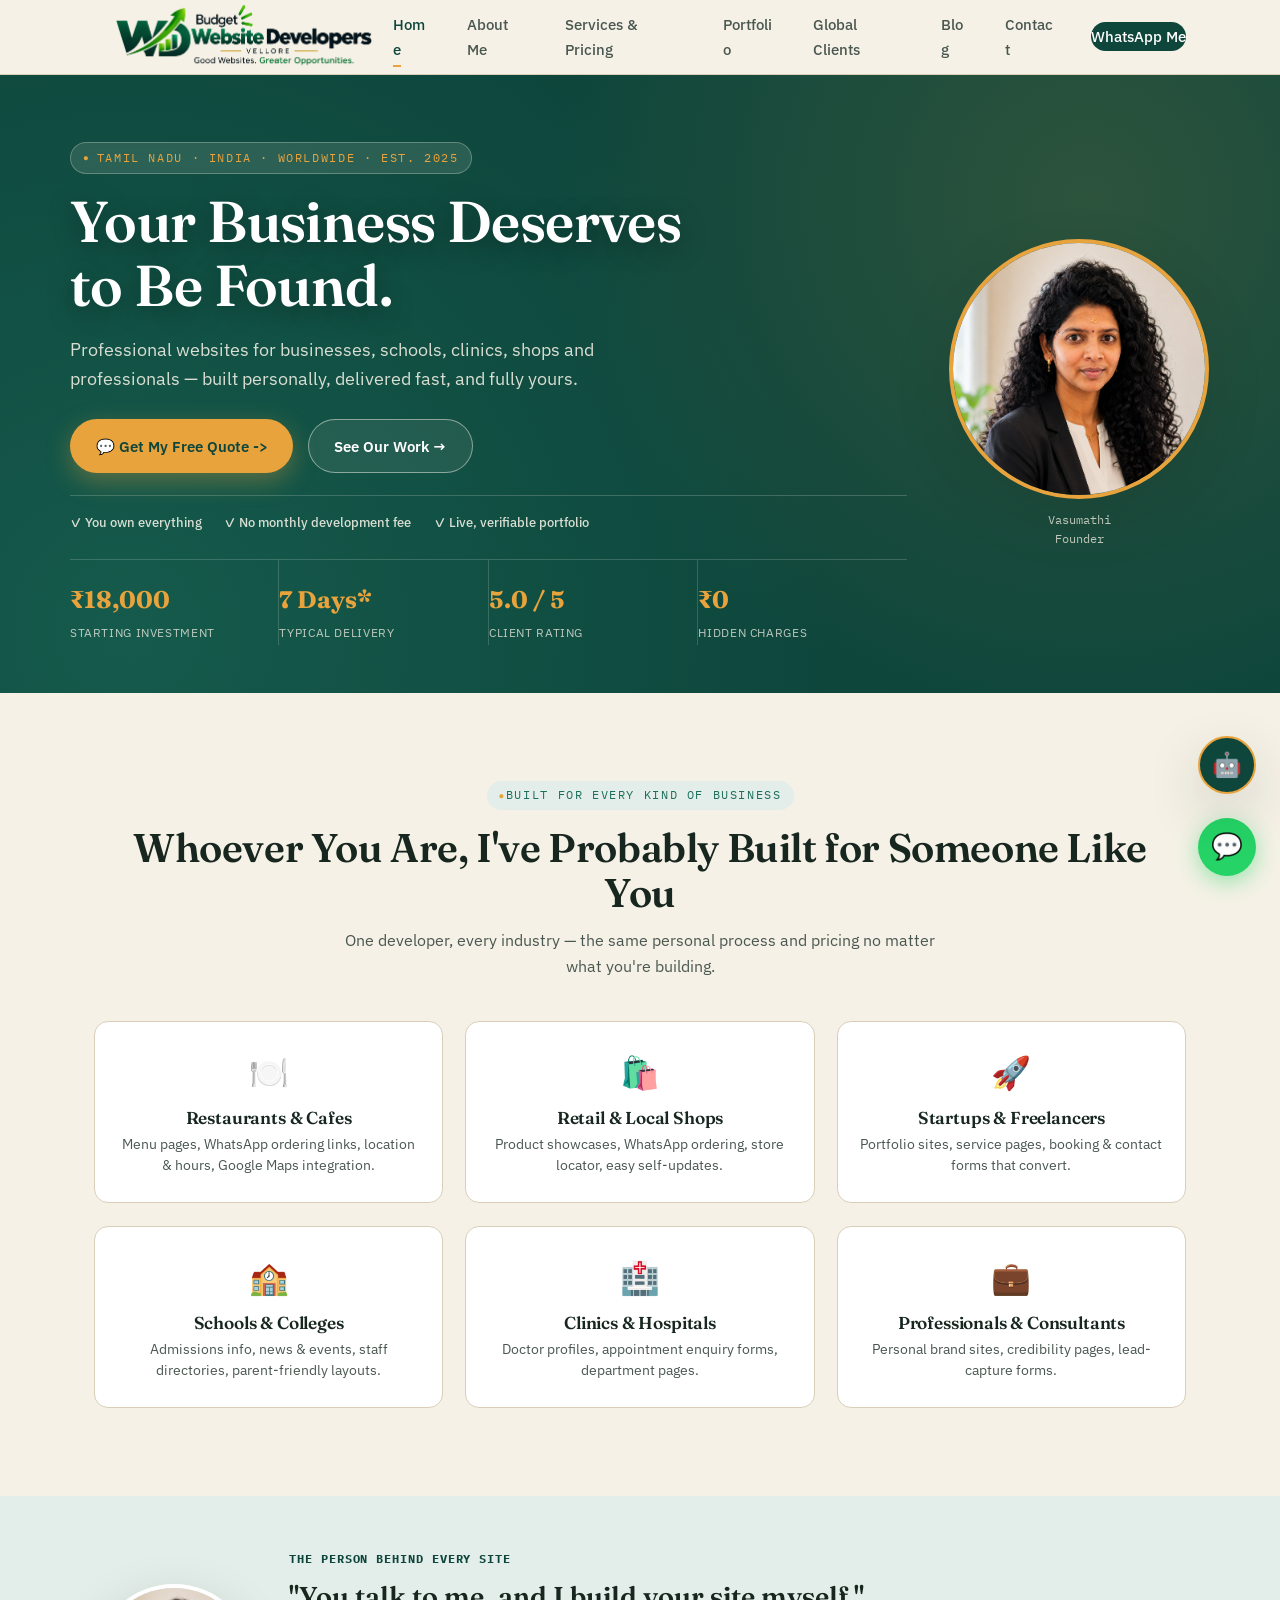
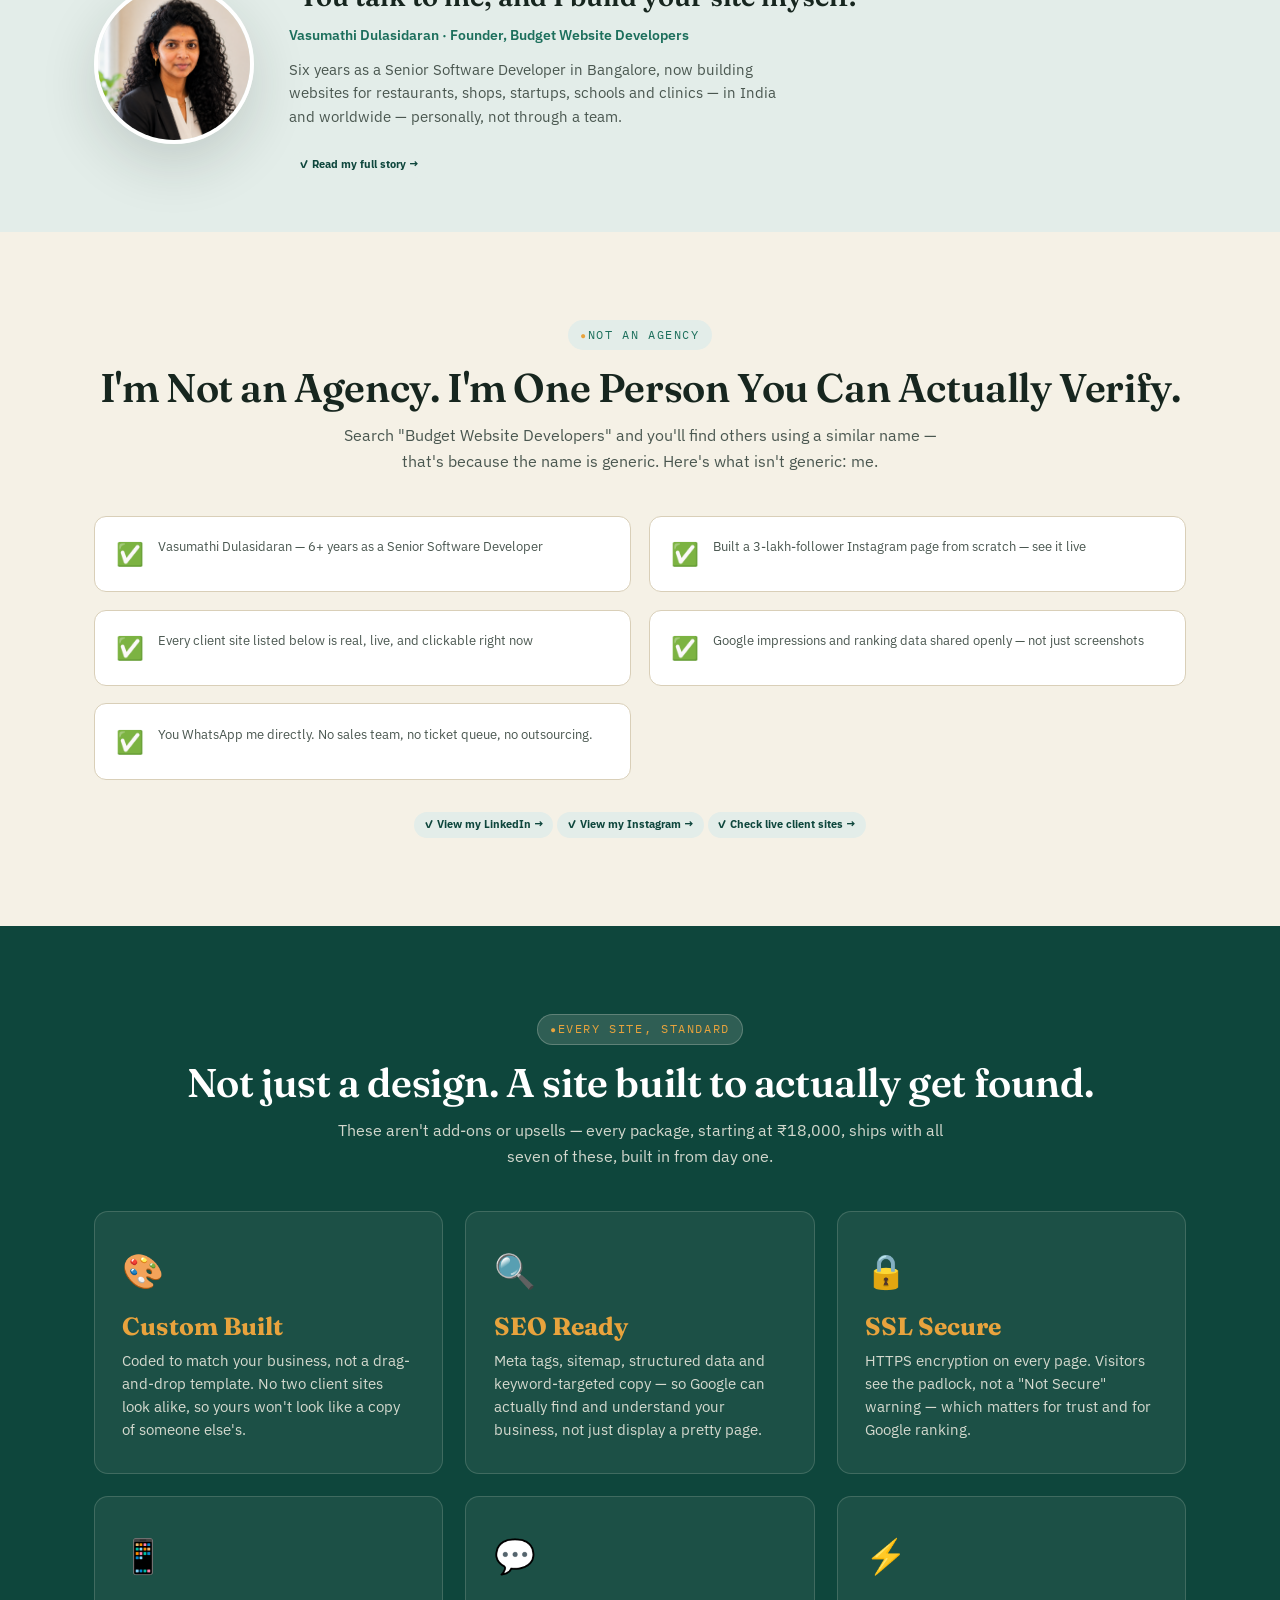
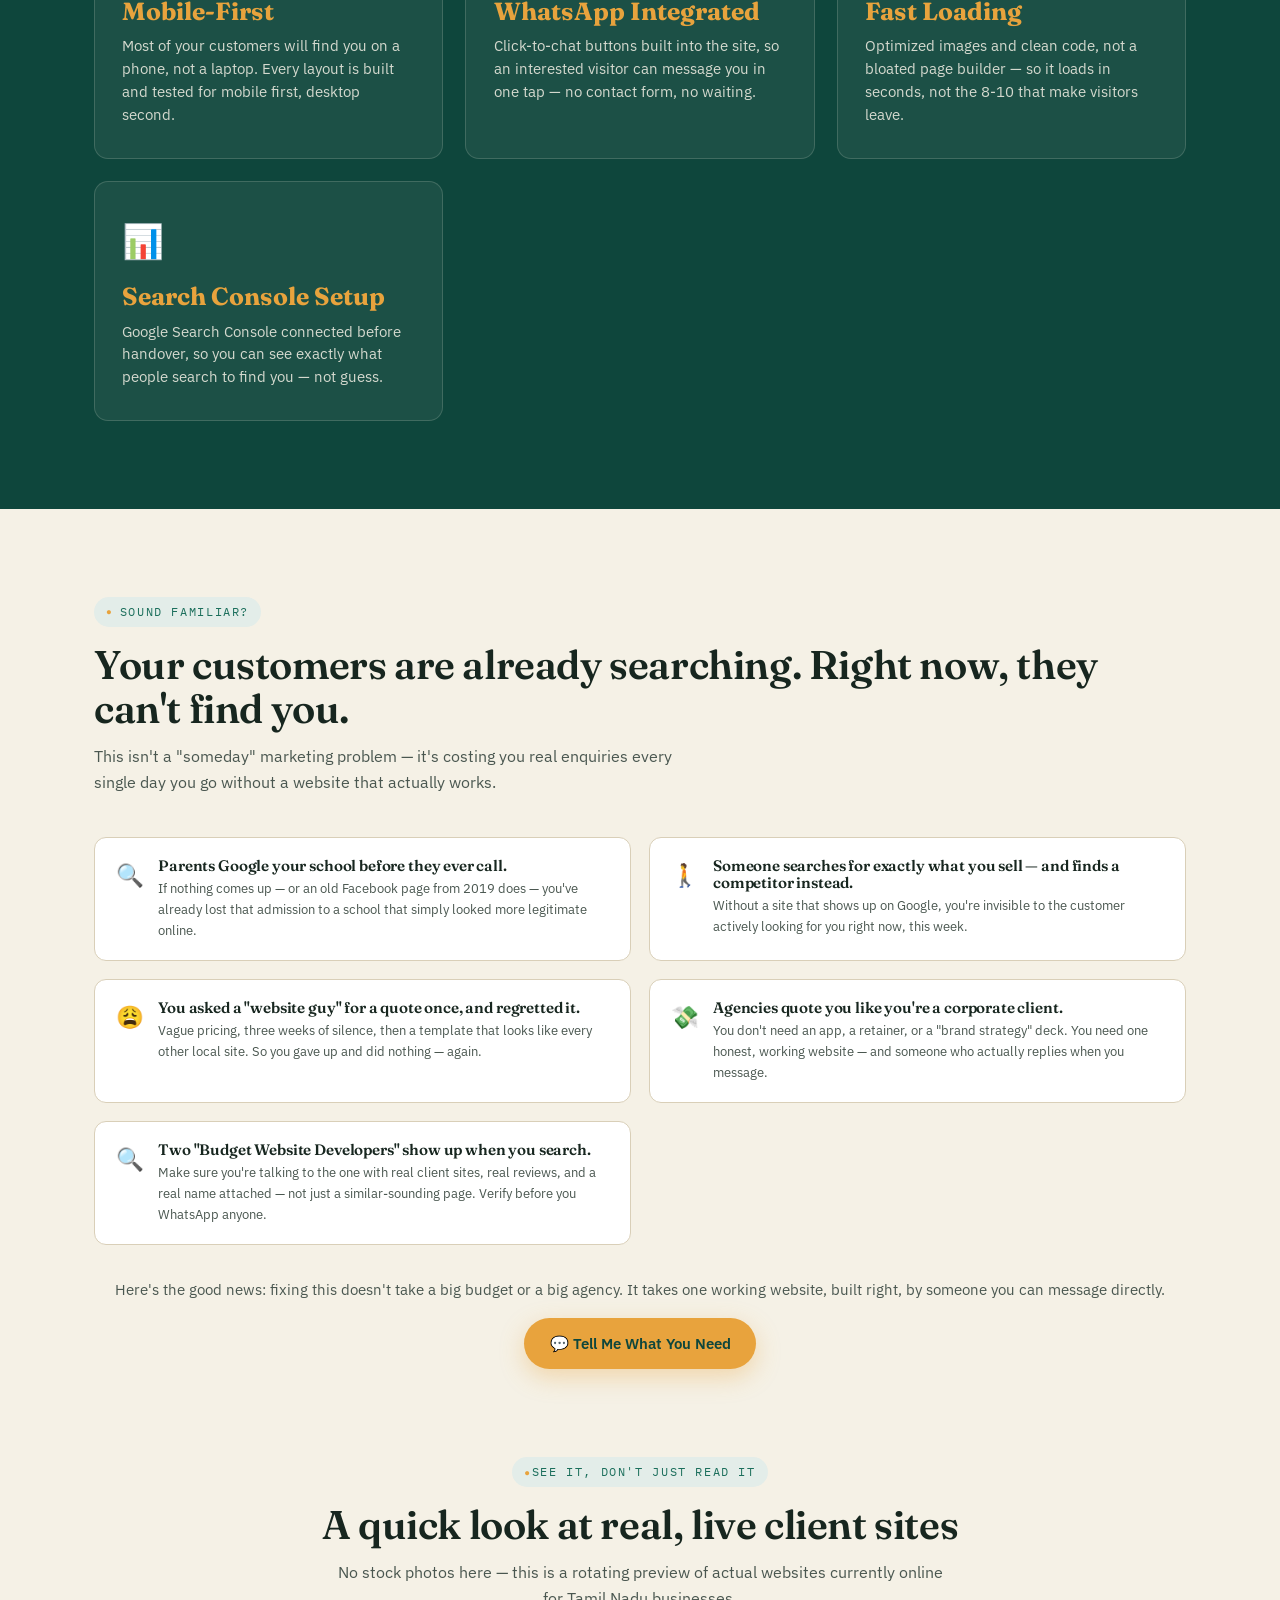
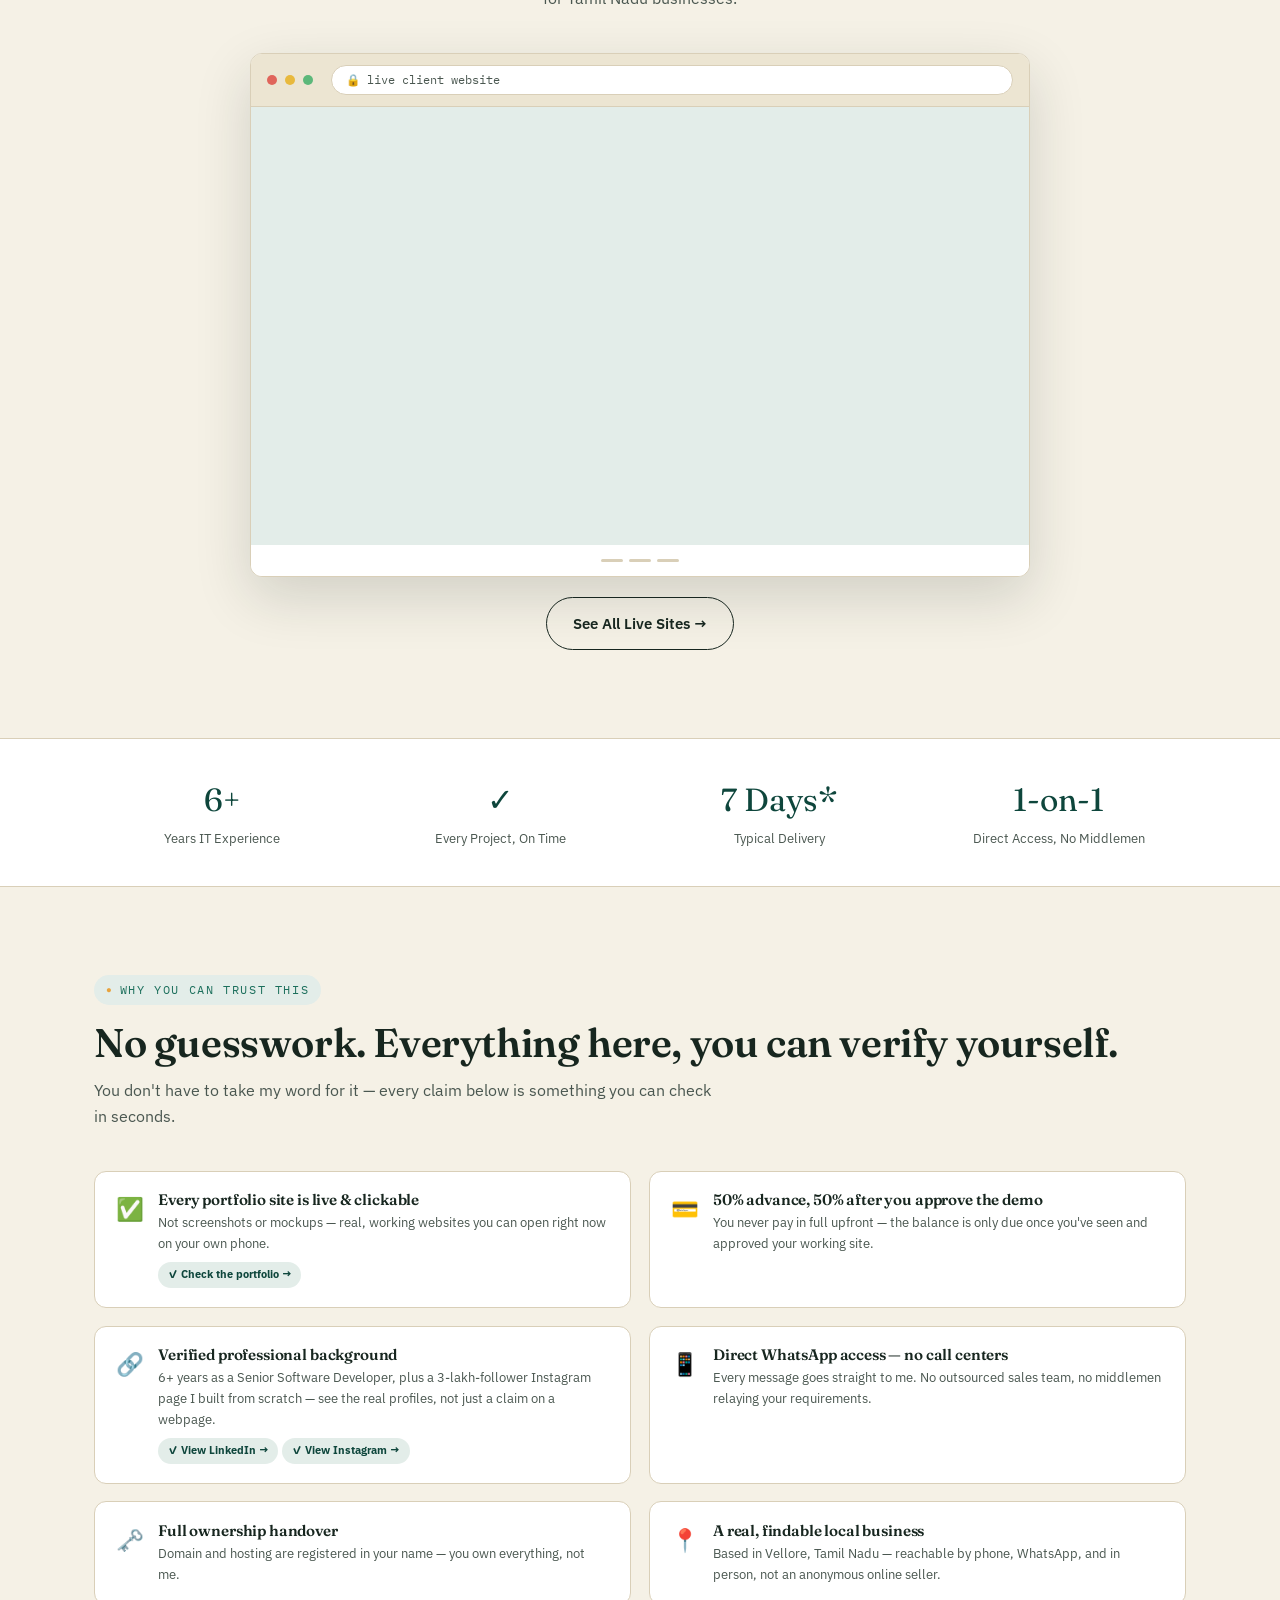
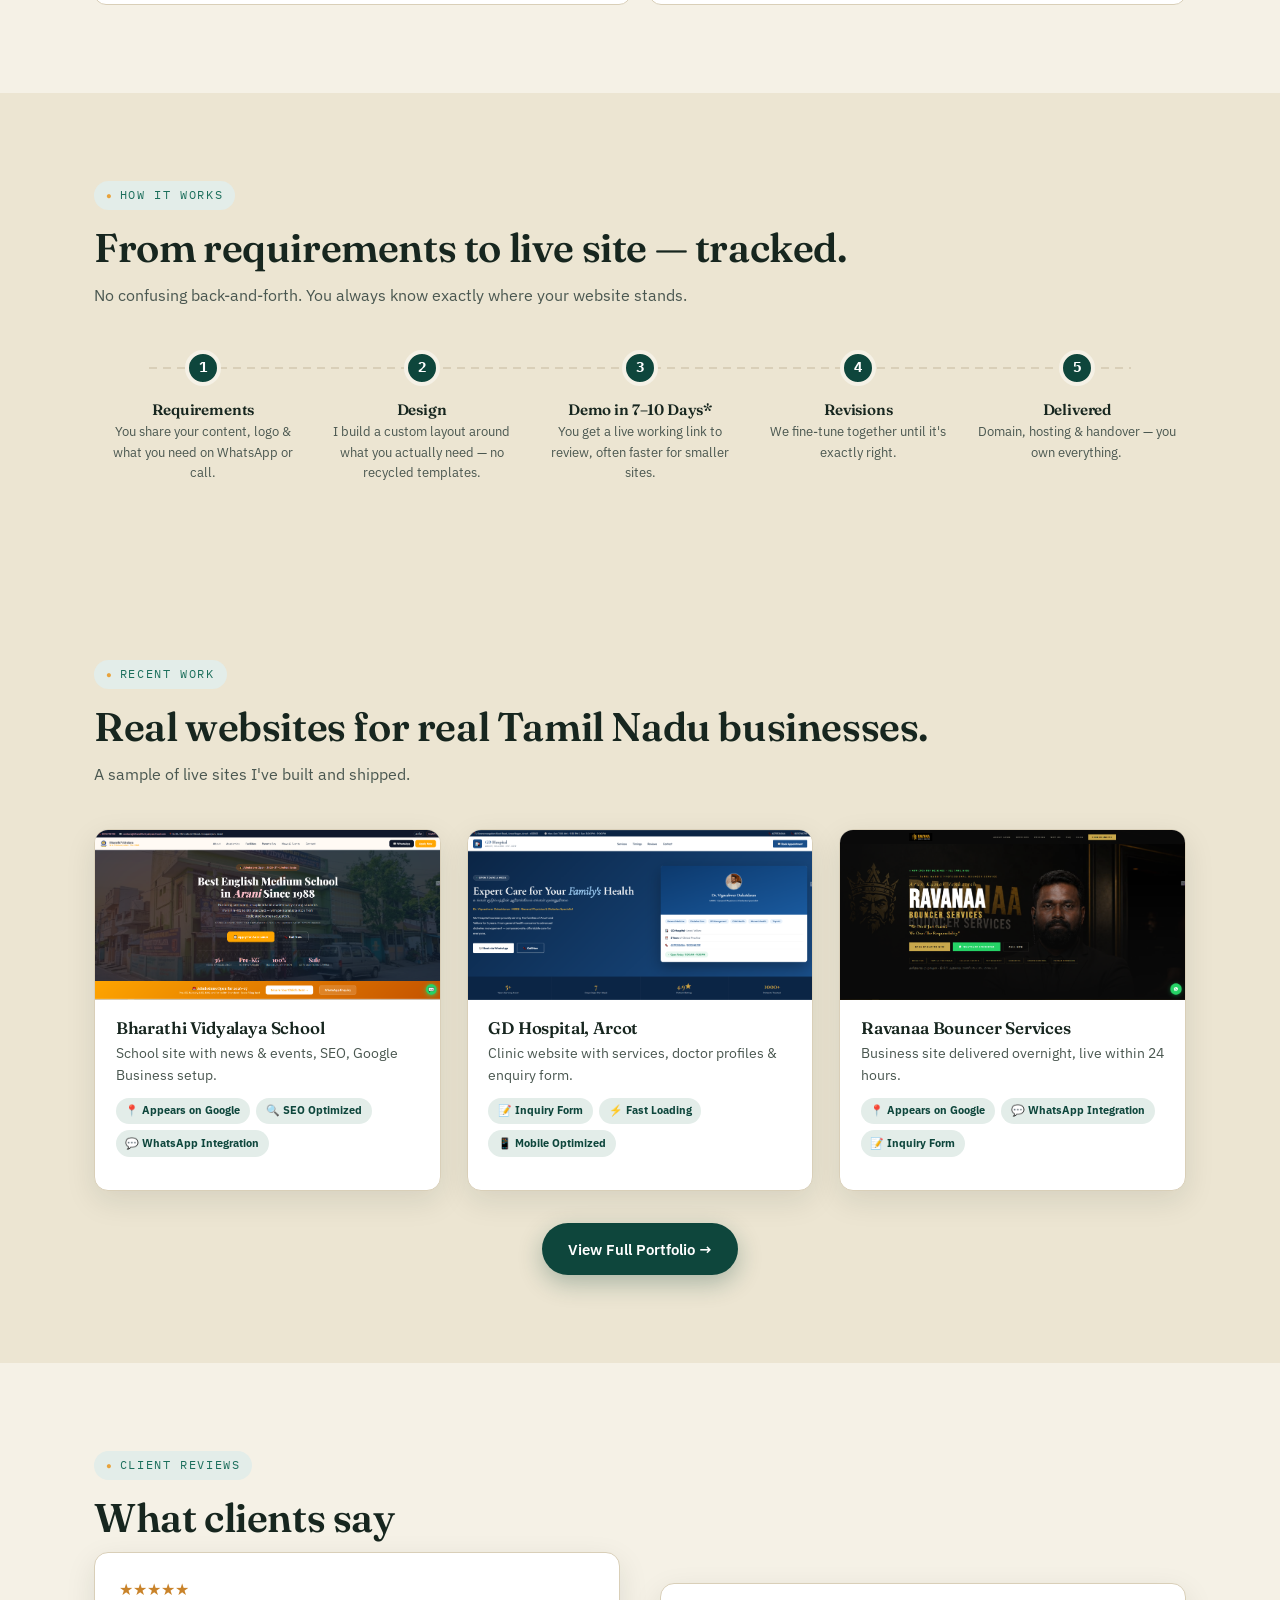
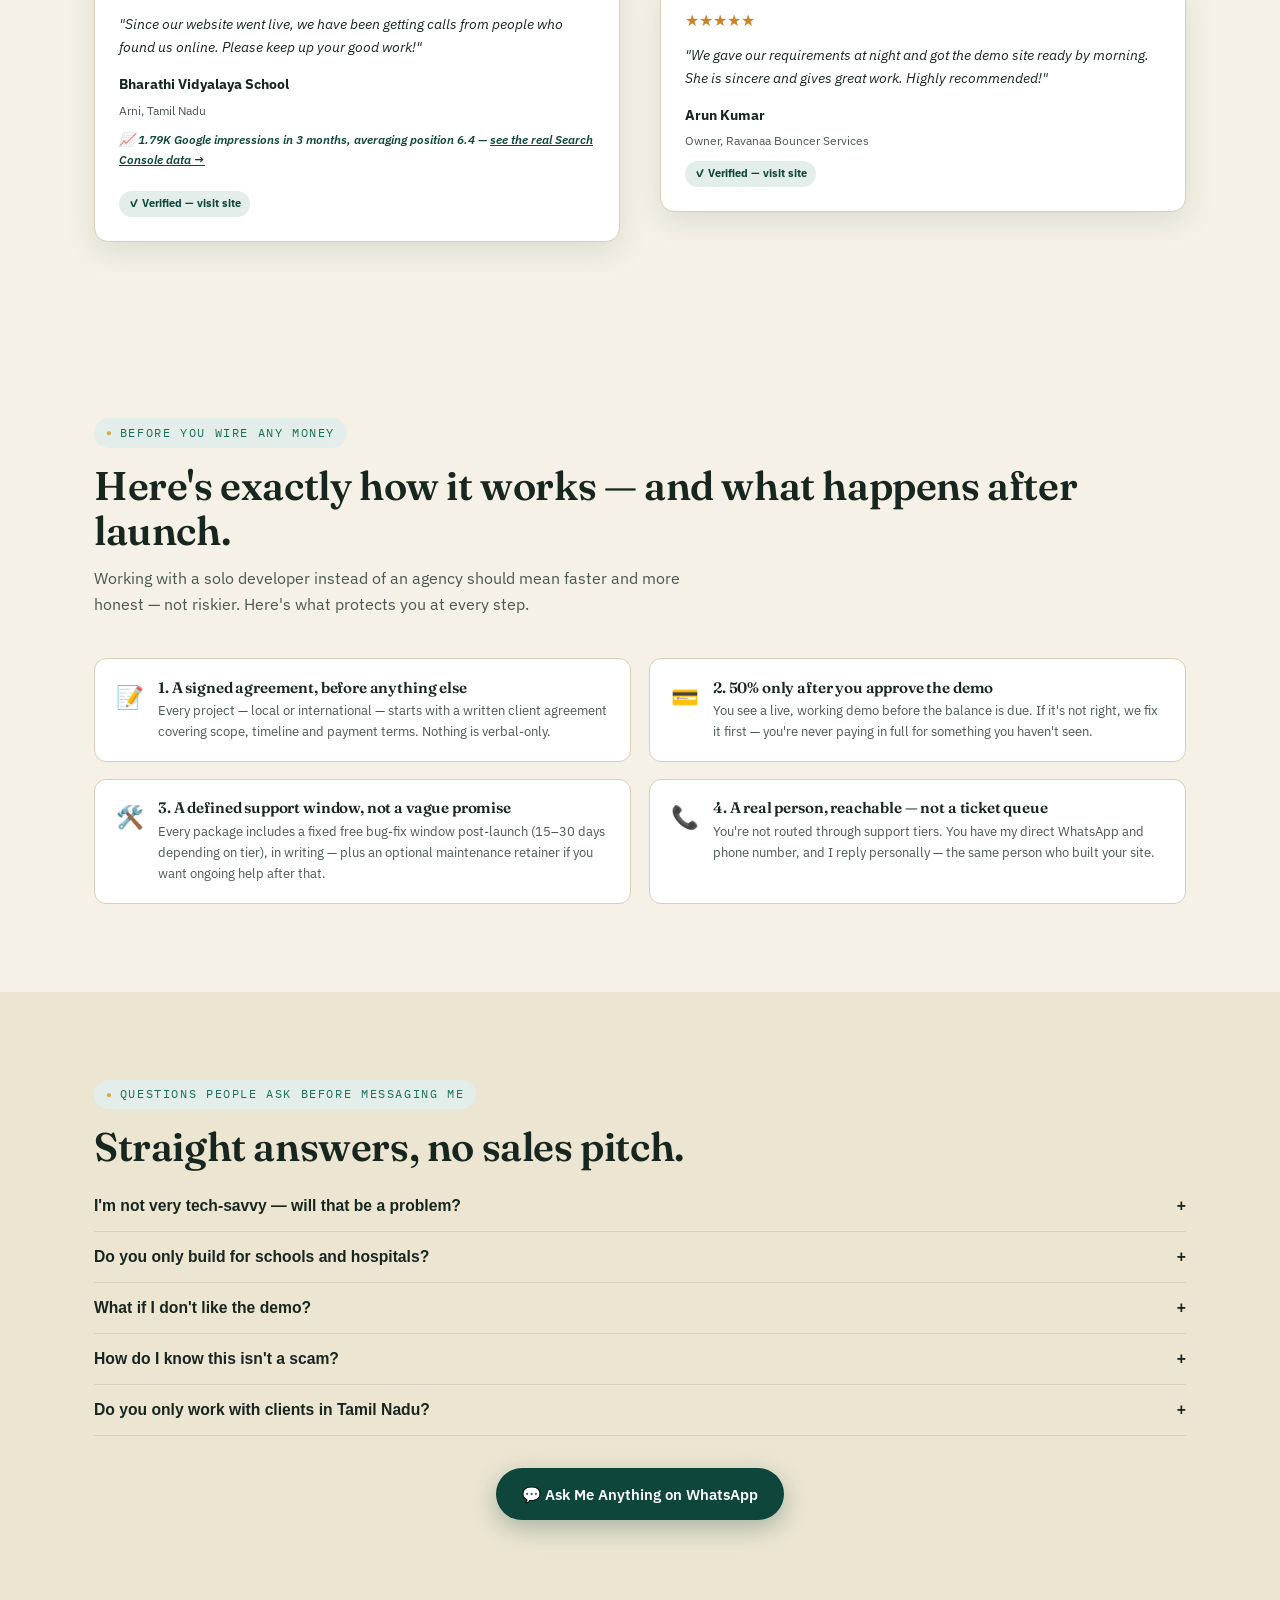
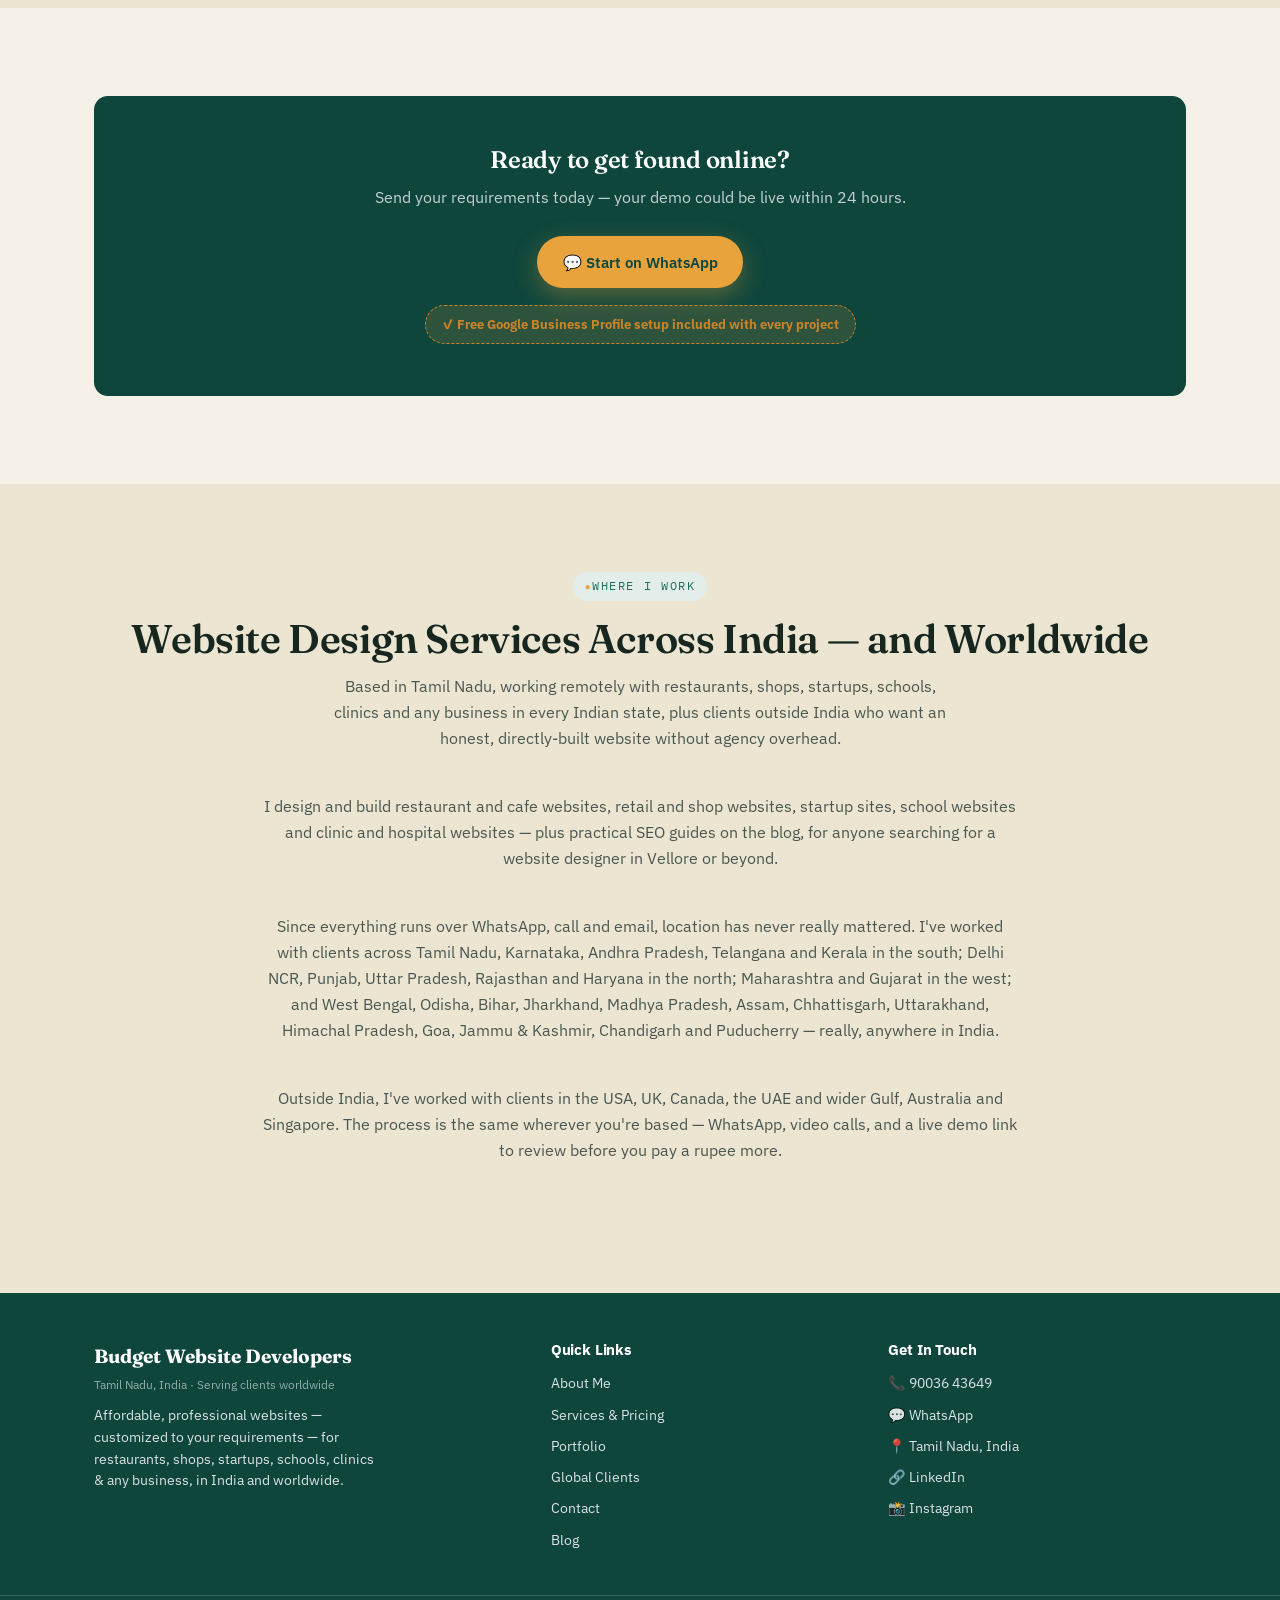
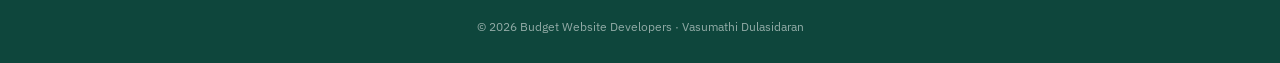
==== commit c8e4d878: "added logo" ====
--- a/index.html
+++ b/index.html
@@ -634,7 +634,7 @@
   <!-- NAV -->
   <nav class="site-nav">
     <div class="nav-inner">
-      <a href="index.html" class="nav-logo"><img src="images/logo-mark.png" alt="Budget Website Developers by GD Technologies logo" class="nav-logo-mark" /><span class="nav-logo-text">Budget Website Developers<span class="nav-logo-credit">by GD Technologies</span></span></a>
+      <a href="index.html" class="nav-logo"><img src="images/logo-mark.png" alt="Budget Website Developers by GD Technologies logo" class="nav-logo-mark" /></a>
       <ul class="nav-links">
         <li><a href="index.html" class="active">Home</a></li>
         <li><a href="about.html">About Me</a></li>
--- a/css/style.css
+++ b/css/style.css
@@ -165,11 +165,12 @@
 }
 
 .nav-logo-mark {
-  width: 52px;
-  height: 52px;
+  width: 300px;
+  height: 90px;
   border-radius: 9px;
   display: block;
   flex-shrink: 0;
+  object-fit: contain;
 }
 
 .nav-links {
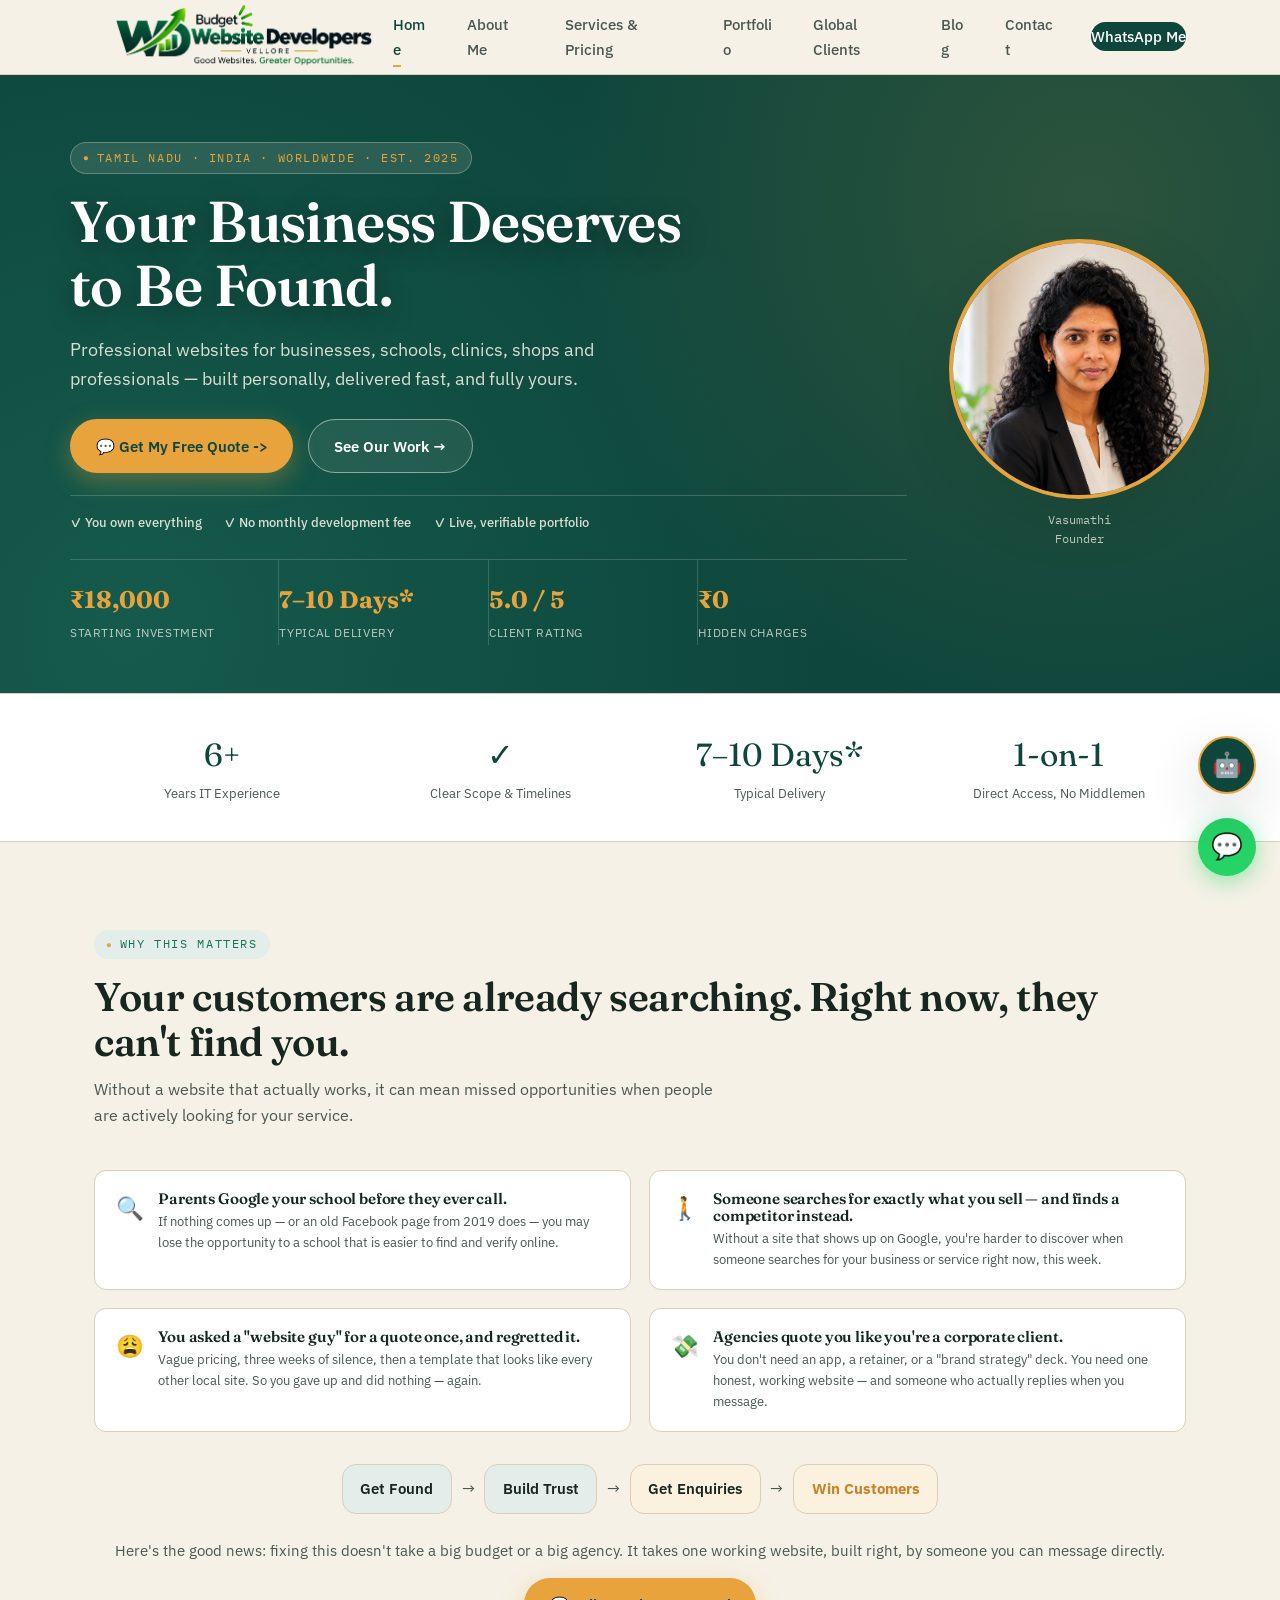
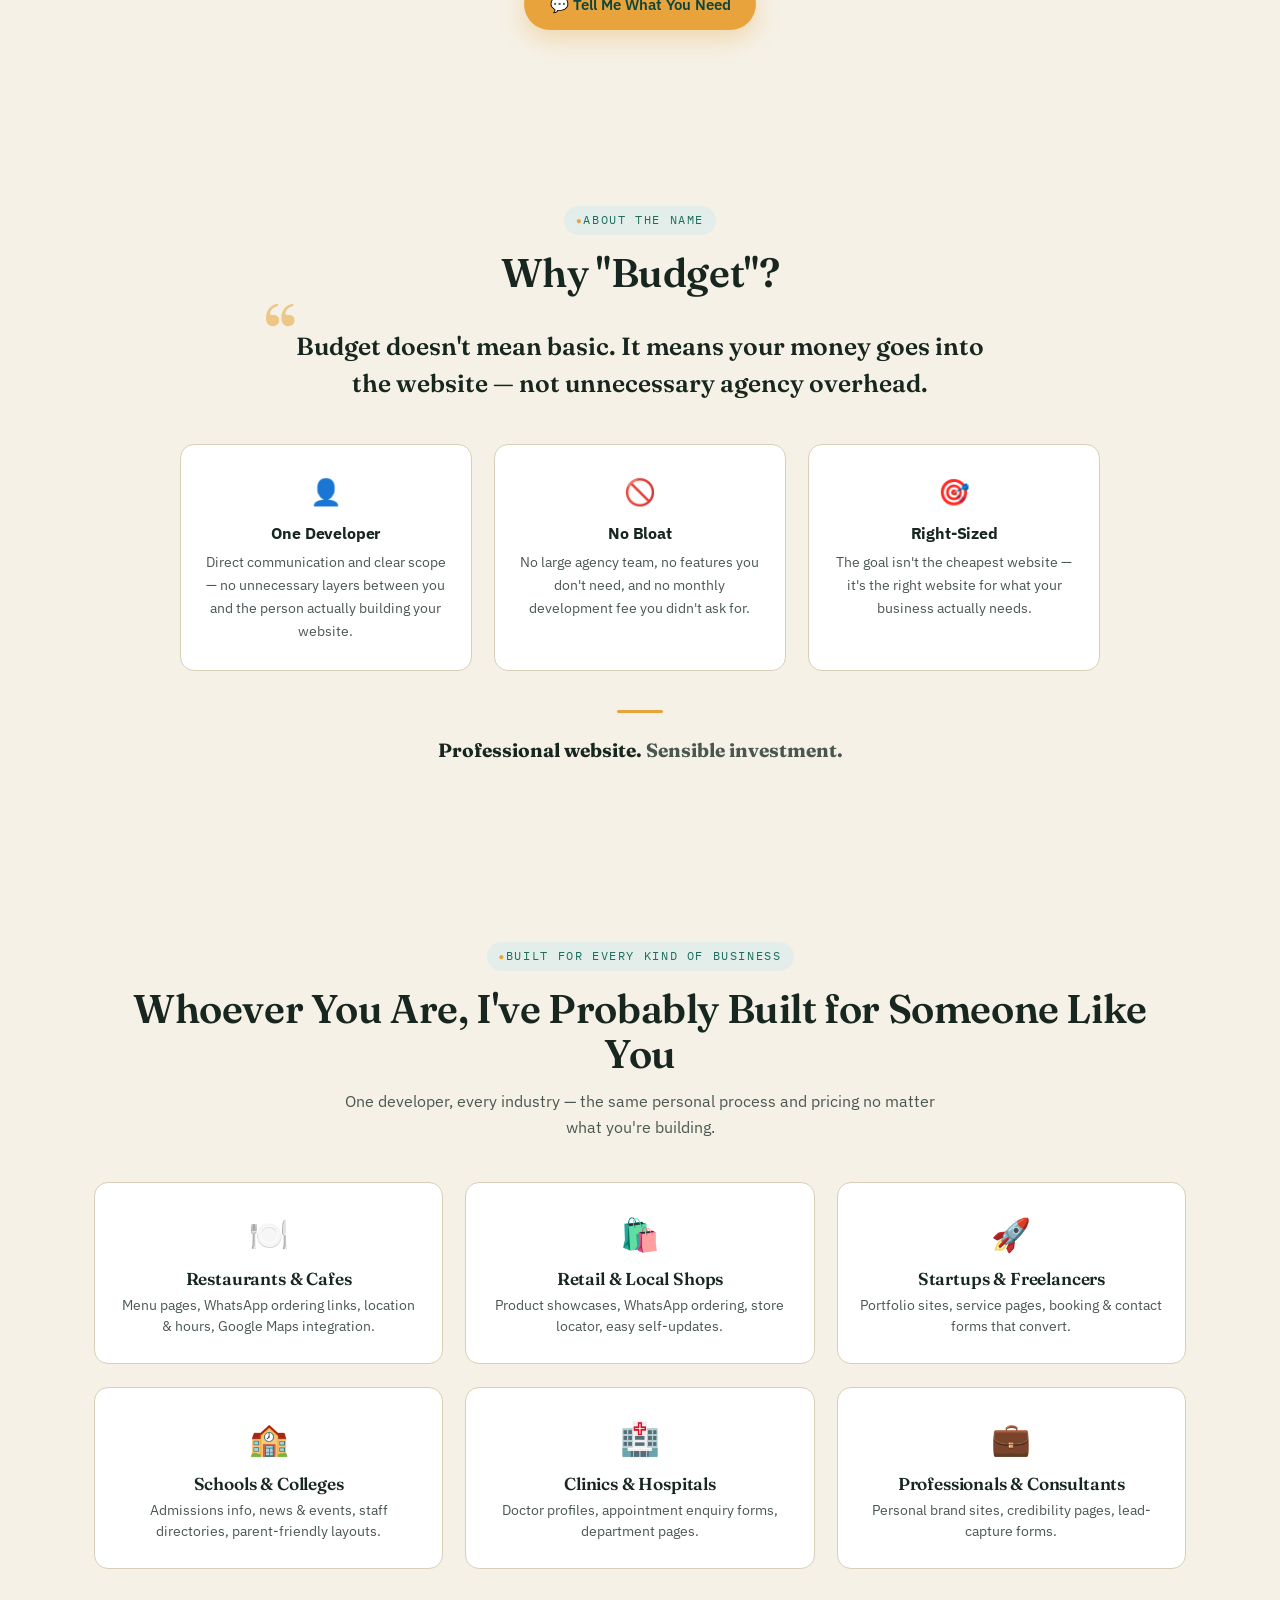
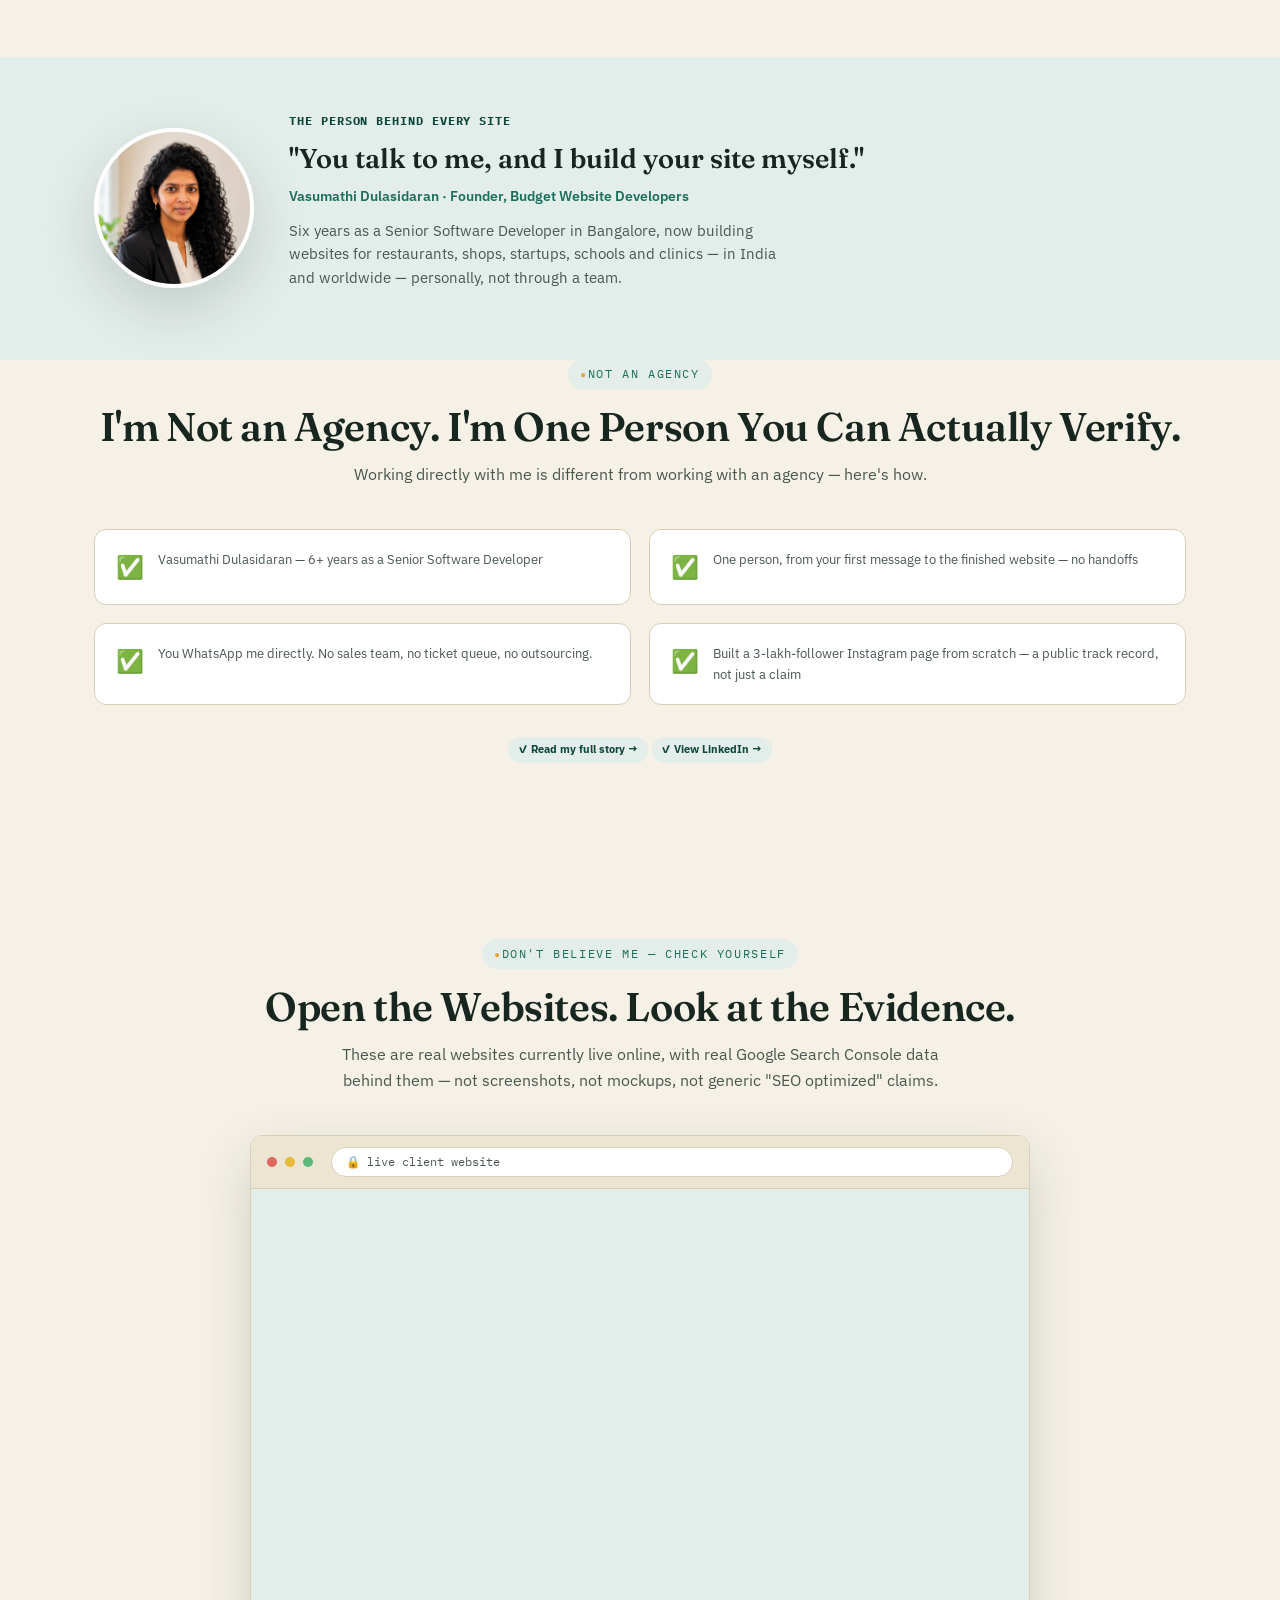
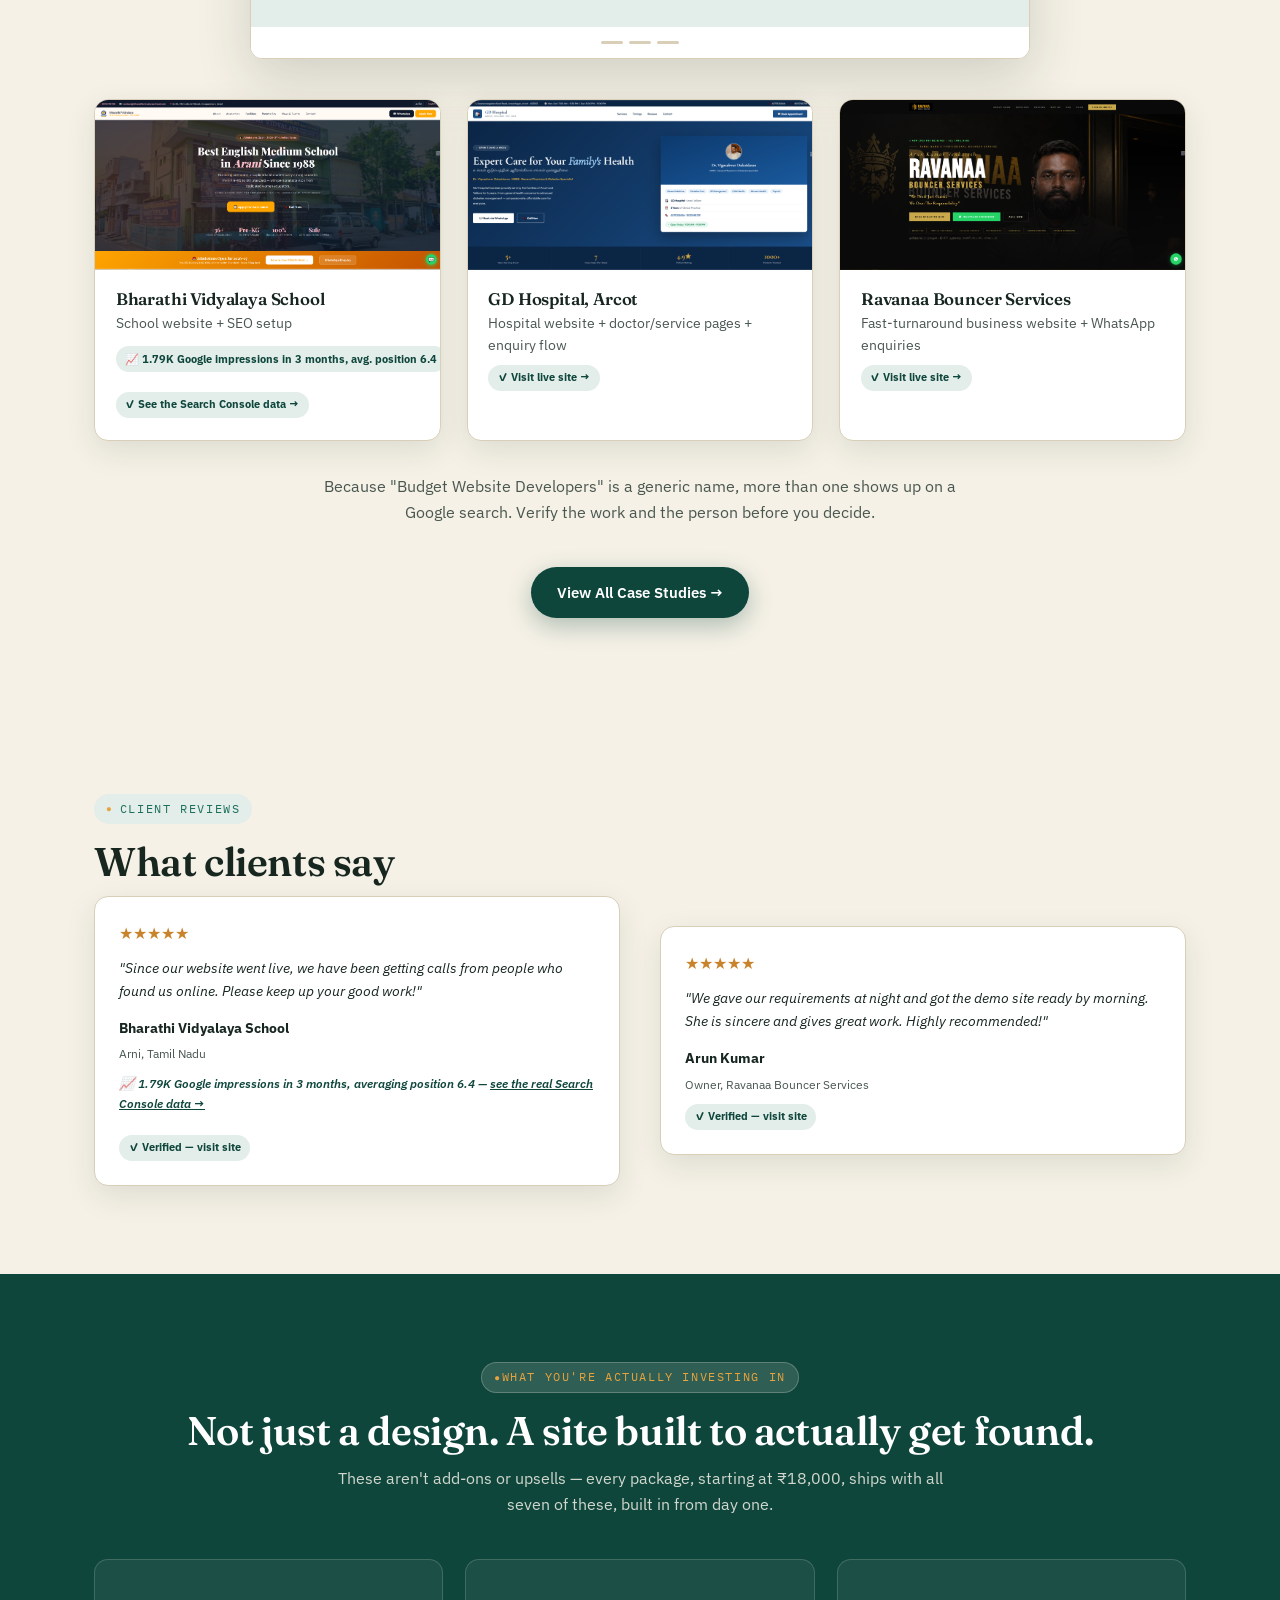
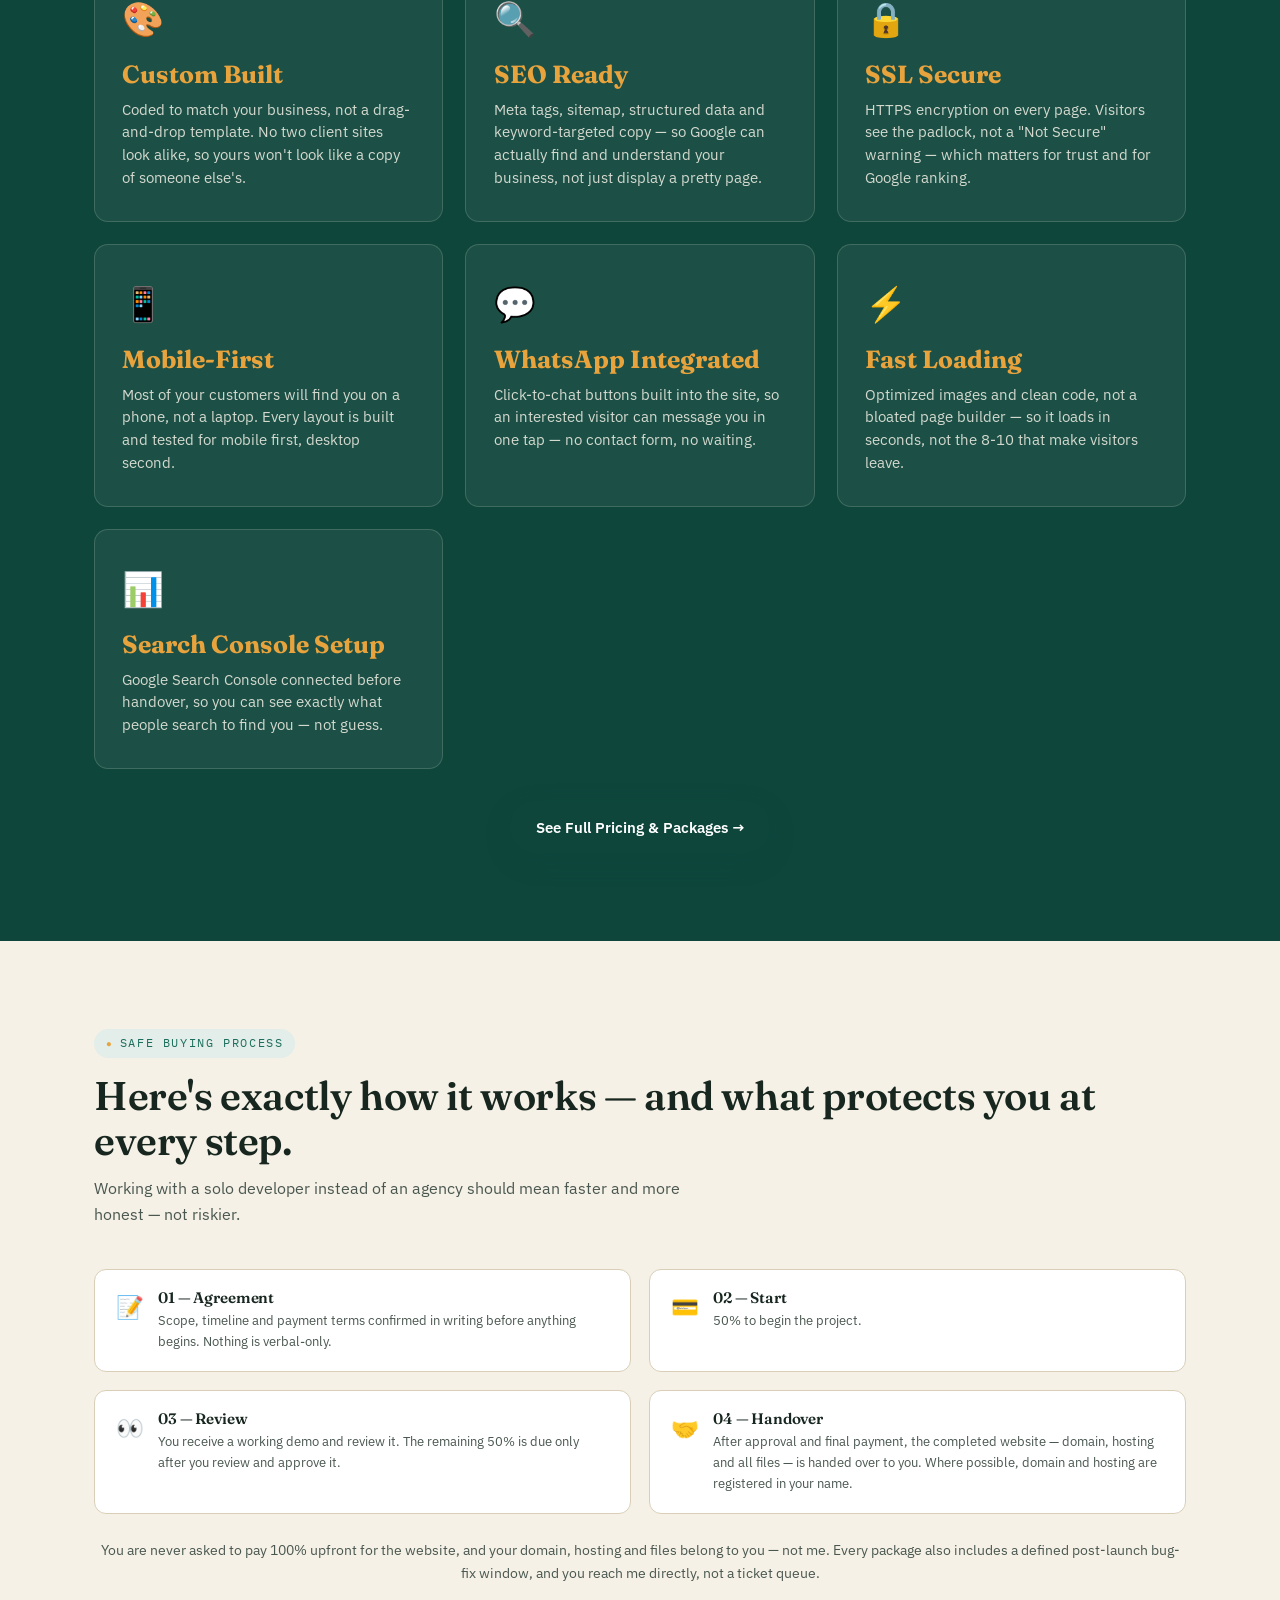
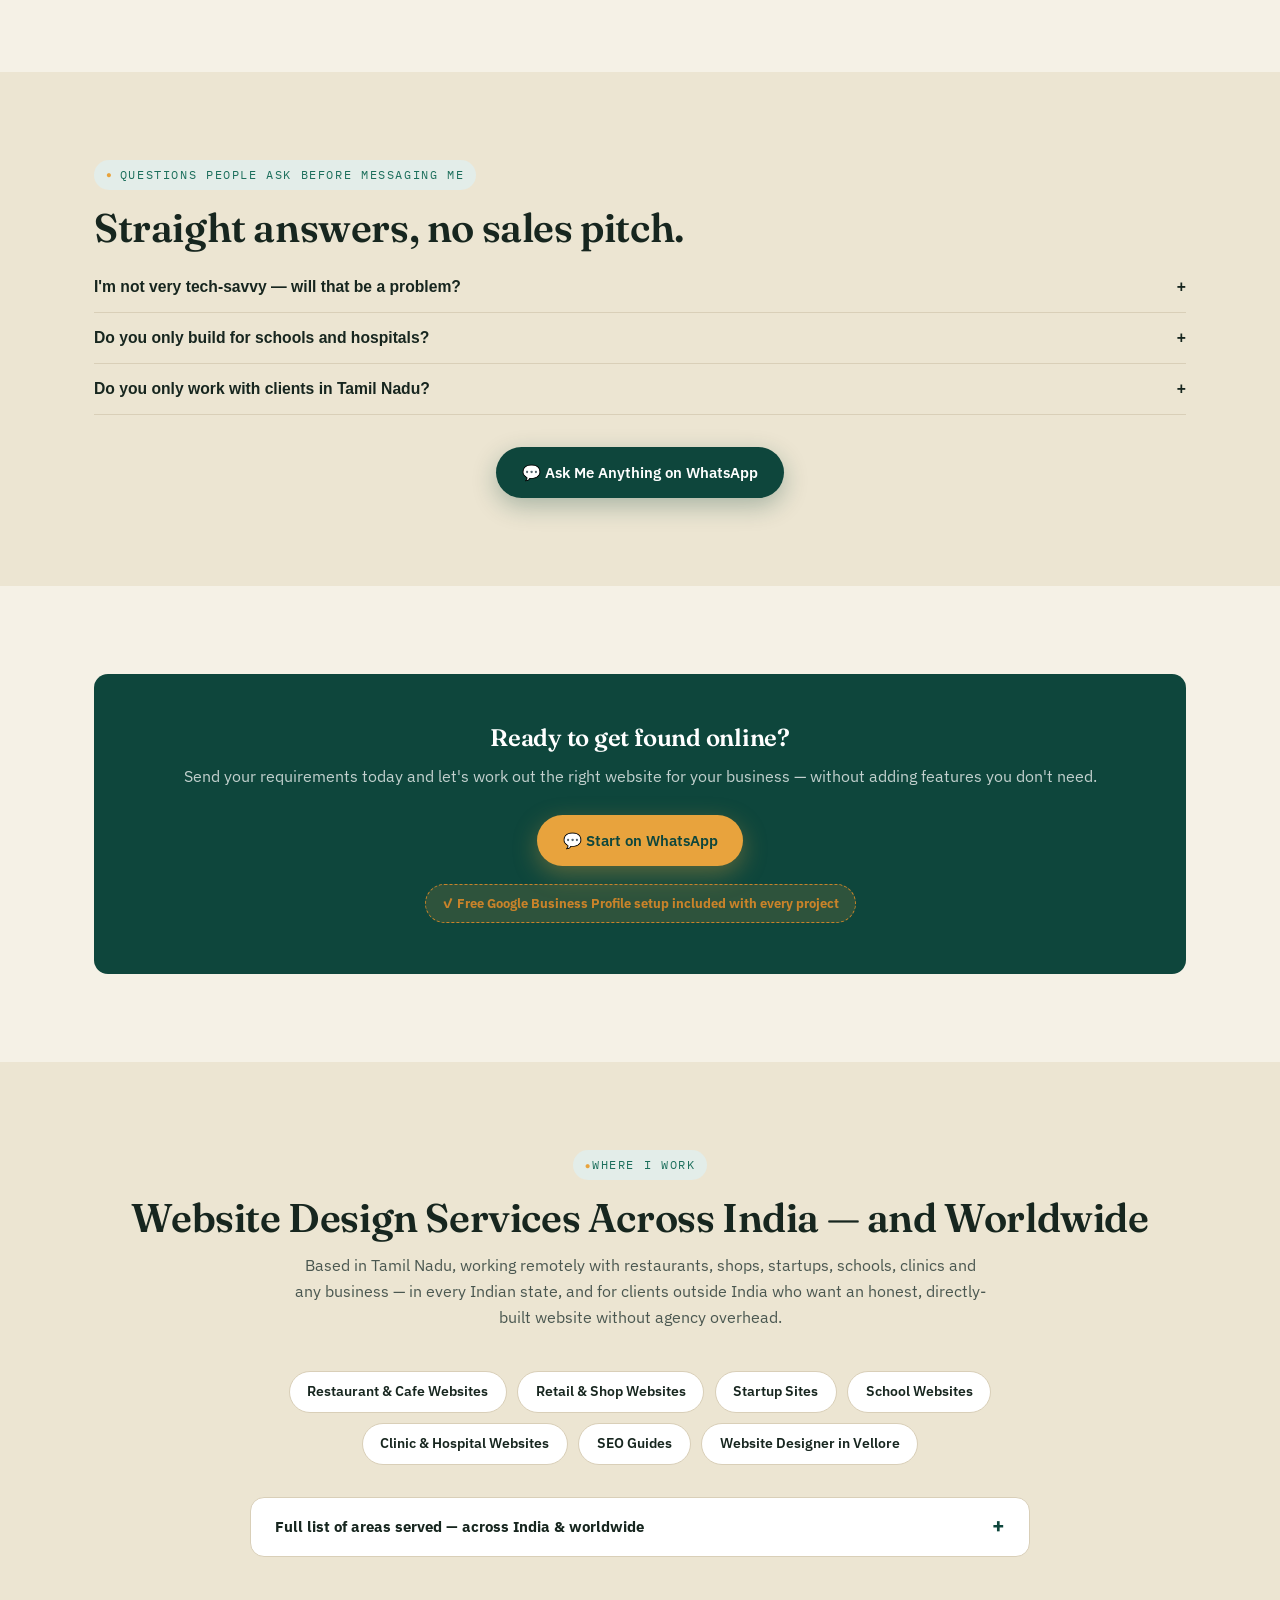
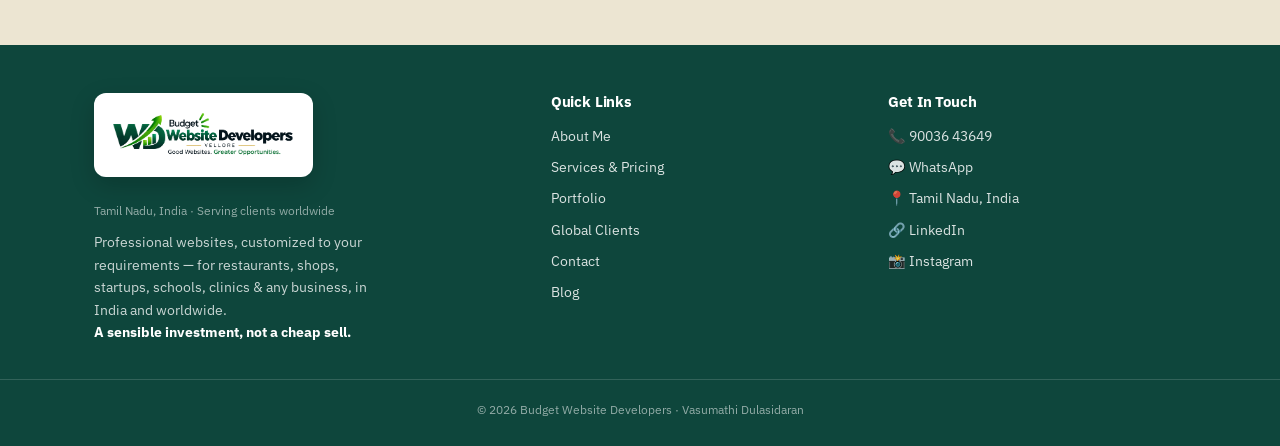
==== commit e657249d: "updated" ====
--- a/index.html
+++ b/index.html
@@ -13,19 +13,19 @@
   <meta property="og:type" content="website" />
   <meta property="og:site_name" content="Budget Website Developers" />
   <meta property="og:title" content="Website Designer for Any Business | Budget Website Developers" />
-  <meta property="og:description" content="Custom websites for restaurants, shops, startups, schools & clinics — India and worldwide. Live in 7 days, built personally by Vasumathi Dulasidaran." />
+  <meta property="og:description" content="Professional websites for businesses, schools, clinics, shops and professionals across India and worldwide. Built personally with clear pricing, direct communication and typical 7–10 day delivery." />
   <meta property="og:url" content="https://budgetwebsitedevelopersvellore.org/" />
   <meta property="og:image" content="https://budgetwebsitedevelopersvellore.org/images/og-share.png" />
   <meta property="og:image:width" content="1200" />
   <meta property="og:image:height" content="630" />
   <meta name="twitter:card" content="summary_large_image" />
   <meta name="twitter:title" content="Website Designer for Any Business | Budget Website Developers" />
-  <meta name="twitter:description" content="Custom websites for restaurants, shops, startups, schools & clinics — India and worldwide. Live in 7 days, built personally by Vasumathi Dulasidaran." />
+  <meta name="twitter:description" content="Professional websites for businesses, schools, clinics, shops and professionals across India and worldwide. Built personally with clear pricing, direct communication and typical 7–10 day delivery." />
   <meta name="twitter:image" content="https://budgetwebsitedevelopersvellore.org/images/og-share.png" />
   <title>Website Designer for Any Business | Budget Website Developers</title>
   <meta
     name="description"
-    content="Custom websites for restaurants, shops, startups, schools & clinics — India and worldwide. Live in 7 days, built personally by Vasumathi Dulasidaran."
+    content="Professional websites for businesses, schools, clinics, shops and professionals across India and worldwide. Built personally with clear pricing, direct communication and typical 7–10 day delivery."
   />
   <link rel="preconnect" href="https://fonts.googleapis.com" />
   <link
@@ -678,7 +678,7 @@
           </div>
           <div class="hero-stats-bar">
             <div class="stat"><b>₹18,000</b><span>STARTING INVESTMENT</span></div>
-            <div class="stat"><b>7 Days*</b><span>TYPICAL DELIVERY</span></div>
+            <div class="stat"><b>7–10 Days*</b><span>TYPICAL DELIVERY</span></div>
             <div class="stat"><b>5.0 / 5</b><span>Client Rating</span></div>
             <div class="stat"><b>₹0</b><span>HIDDEN CHARGES</span></div>
           </div>
@@ -688,6 +688,99 @@
           <div class="hero-photo-caption">Vasumathi<br>Founder</div>
         </div>
       </div>
+    </div>
+  </section>
+
+  <!-- TRUST STRIP -->
+  <div class="trust-strip">
+    <div class="wrap trust-grid">
+      <div><span class="n">6+</span><span class="l">Years IT Experience</span></div>
+      <div><span class="n">✓</span><span class="l">Clear Scope &amp; Timelines</span></div>
+      <div><span class="n">7–10 Days*</span><span class="l">Typical Delivery</span></div>
+      <div><span class="n">1-on-1</span><span class="l">Direct Access, No Middlemen</span></div>
+    </div>
+  </div>
+
+  <!-- WHY THIS MATTERS -->
+  <section>
+    <div class="wrap">
+      <div class="eyebrow">Why This Matters</div>
+      <h2 class="sec-title">Your customers are already searching. Right now, they can't find you.</h2>
+      <p class="sec-sub">Without a website that actually works, it can mean missed opportunities when people are actively looking for your service.</p>
+      <div class="trust-grid2 reveal">
+        <div class="trust-card">
+          <div class="ic">🔍</div>
+          <div>
+            <h4>Parents Google your school before they ever call.</h4>
+            <p>If nothing comes up — or an old Facebook page from 2019 does — you may lose the opportunity to a school that is easier to find and verify online.</p>
+          </div>
+        </div>
+        <div class="trust-card">
+          <div class="ic">🚶</div>
+          <div>
+            <h4>Someone searches for exactly what you sell — and finds a competitor instead.</h4>
+            <p>Without a site that shows up on Google, you're harder to discover when someone searches for your business or service right now, this week.</p>
+          </div>
+        </div>
+        <div class="trust-card">
+          <div class="ic">😩</div>
+          <div>
+            <h4>You asked a "website guy" for a quote once, and regretted it.</h4>
+            <p>Vague pricing, three weeks of silence, then a template that looks like every other local site. So you gave up and did nothing — again.</p>
+          </div>
+        </div>
+        <div class="trust-card">
+          <div class="ic">💸</div>
+          <div>
+            <h4>Agencies quote you like you're a corporate client.</h4>
+            <p>You don't need an app, a retainer, or a "brand strategy" deck. You need one honest, working website — and someone who actually replies when you message.</p>
+          </div>
+        </div>
+      </div>
+      <p style="text-align:center;margin-top:2rem">
+        <div class="reveal" style="display:flex;flex-wrap:wrap;align-items:center;justify-content:center;gap:0.6rem;margin:1.5rem 0">
+          <div style="background:var(--teal-pale);border:1px solid var(--line);border-radius:var(--radius);padding:0.75rem 1.1rem;font-weight:600;color:var(--ink);font-size:0.92rem">Get Found</div>
+          <span style="color:var(--ink-soft)">→</span>
+          <div style="background:var(--teal-pale);border:1px solid var(--line);border-radius:var(--radius);padding:0.75rem 1.1rem;font-weight:600;color:var(--ink);font-size:0.92rem">Build Trust</div>
+          <span style="color:var(--ink-soft)">→</span>
+          <div style="background:#fbf1de;border:1px solid var(--line);border-radius:var(--radius);padding:0.75rem 1.1rem;font-weight:600;color:var(--ink);font-size:0.92rem">Get Enquiries</div>
+          <span style="color:var(--ink-soft)">→</span>
+          <div style="background:#fbf1de;border:1px solid var(--line);border-radius:var(--radius);padding:0.75rem 1.1rem;font-weight:700;color:var(--marigold-d);font-size:0.92rem">Win Customers</div>
+        </div>
+      </p>
+      <p style="text-align:center;margin-top:0.5rem;color:var(--ink-soft);font-size:0.95rem">
+        Here's the good news: fixing this doesn't take a big budget or a big agency. It takes one working website, built right, by someone you can message directly.
+      </p>
+      <p style="text-align:center;margin-top:1rem">
+        <a href="https://wa.me/919003643649?text=Hi%20Vasumathi%2C%20I%20want%20a%20website%20for%20my%20business.%20Can%20we%20talk%3F" target="_blank" class="btn btn-primary">💬 Tell Me What You Need</a>
+      </p>
+    </div>
+  </section>
+
+  <!-- WHY BUDGET -->
+  <section>
+    <div class="wrap">
+      <div class="eyebrow center" style="display:table;margin-left:auto;margin-right:auto">About the Name</div>
+      <h2 class="sec-title center">Why "Budget"?</h2>
+      <blockquote class="wb-quote reveal">Budget doesn't mean basic. It means your money goes into the website — not unnecessary agency overhead.</blockquote>
+      <div class="wb-grid reveal">
+        <div class="wb-card">
+          <div class="wb-ic">👤</div>
+          <h4>One Developer</h4>
+          <p>Direct communication and clear scope — no unnecessary layers between you and the person actually building your website.</p>
+        </div>
+        <div class="wb-card">
+          <div class="wb-ic">🚫</div>
+          <h4>No Bloat</h4>
+          <p>No large agency team, no features you don't need, and no monthly development fee you didn't ask for.</p>
+        </div>
+        <div class="wb-card">
+          <div class="wb-ic">🎯</div>
+          <h4>Right-Sized</h4>
+          <p>The goal isn't the cheapest website — it's the right website for what your business actually needs.</p>
+        </div>
+      </div>
+      <div class="wb-tagline reveal"><span>Professional website.</span> Sensible investment.</div>
     </div>
   </section>
 
@@ -732,7 +825,7 @@
     </div>
   </section>
 
-  <!-- FOUNDER PULL-QUOTE -->
+  <!-- WHO BUILDS IT -->
   <section class="founder-band">
     <div class="wrap founder-band-grid">
       <div class="founder-photo reveal">
@@ -743,17 +836,14 @@
         <blockquote class="founder-quote">"You talk to me, and I build your site myself."</blockquote>
         <p class="founder-byline">Vasumathi Dulasidaran · Founder, Budget Website Developers</p>
         <p class="founder-sub">Six years as a Senior Software Developer in Bangalore, now building websites for restaurants, shops, startups, schools and clinics — in India and worldwide — personally, not through a team.</p>
-        <a href="about.html" class="verify-chip">✓ Read my full story →</a>
-      </div>
-    </div>
-  </section>
-
-  <!-- WHY TRUST ME -->
-  <section>
+      </div>
+    </div>
+  </section>
+  <section style="padding-top:0">
     <div class="wrap">
       <div class="eyebrow center" style="display:table;margin-left:auto;margin-right:auto">Not an Agency</div>
       <h2 class="sec-title center">I'm Not an Agency. I'm One Person You Can Actually Verify.</h2>
-      <p class="sec-sub center">Search "Budget Website Developers" and you'll find others using a similar name — that's because the name is generic. Here's what isn't generic: me.</p>
+      <p class="sec-sub center">Working directly with me is different from working with an agency — here's how.</p>
       <div class="trust-grid2 reveal">
         <div class="trust-card">
           <div class="ic">✅</div>
@@ -761,131 +851,30 @@
         </div>
         <div class="trust-card">
           <div class="ic">✅</div>
-          <div><p>Built a 3-lakh-follower Instagram page from scratch — see it live</p></div>
-        </div>
-        <div class="trust-card">
-          <div class="ic">✅</div>
-          <div><p>Every client site listed below is real, live, and clickable right now</p></div>
-        </div>
-        <div class="trust-card">
-          <div class="ic">✅</div>
-          <div><p>Google impressions and ranking data shared openly — not just screenshots</p></div>
+          <div><p>One person, from your first message to the finished website — no handoffs</p></div>
         </div>
         <div class="trust-card">
           <div class="ic">✅</div>
           <div><p>You WhatsApp me directly. No sales team, no ticket queue, no outsourcing.</p></div>
         </div>
+        <div class="trust-card">
+          <div class="ic">✅</div>
+          <div><p>Built a 3-lakh-follower Instagram page from scratch — a public track record, not just a claim</p></div>
+        </div>
       </div>
       <p style="text-align:center;margin-top:1.5rem">
-        <a href="https://www.linkedin.com/in/vasumathi-dulasidaran-817b8784/" target="_blank" class="verify-chip">✓ View my LinkedIn →</a>
-        <a href="https://www.instagram.com/letslearnsomeindianlanguages" target="_blank" class="verify-chip">✓ View my Instagram →</a>
-        <a href="portfolio.html" class="verify-chip">✓ Check live client sites →</a>
+        <a href="about.html" class="verify-chip">✓ Read my full story →</a>
+        <a href="https://www.linkedin.com/in/vasumathi-dulasidaran-817b8784/" target="_blank" class="verify-chip">✓ View LinkedIn →</a>
       </p>
     </div>
   </section>
 
-  <!-- TECH FEATURES (big, highlighted) -->
-  <section class="tech-section">
-    <div class="wrap">
-      <div class="eyebrow center" style="display:table;margin-left:auto;margin-right:auto">Every Site, Standard</div>
-      <h2 class="sec-title center">Not just a design. A site built to actually get found.</h2>
-      <p class="sec-sub center">These aren't add-ons or upsells — every package, starting at ₹18,000, ships with all seven of these, built in from day one.</p>
-      <div class="tech-grid">
-        <div class="tech-card">
-          <span class="tech-ic">🎨</span>
-          <div class="tech-term">Custom Built</div>
-          <div class="tech-desc">Coded to match your business, not a drag-and-drop template. No two client sites look alike, so yours won't look like a copy of someone else's.</div>
-        </div>
-        <div class="tech-card">
-          <span class="tech-ic">🔍</span>
-          <div class="tech-term">SEO Ready</div>
-          <div class="tech-desc">Meta tags, sitemap, structured data and keyword-targeted copy — so Google can actually find and understand your business, not just display a pretty page.</div>
-        </div>
-        <div class="tech-card">
-          <span class="tech-ic">🔒</span>
-          <div class="tech-term">SSL Secure</div>
-          <div class="tech-desc">HTTPS encryption on every page. Visitors see the padlock, not a "Not Secure" warning — which matters for trust and for Google ranking.</div>
-        </div>
-        <div class="tech-card">
-          <span class="tech-ic">📱</span>
-          <div class="tech-term">Mobile-First</div>
-          <div class="tech-desc">Most of your customers will find you on a phone, not a laptop. Every layout is built and tested for mobile first, desktop second.</div>
-        </div>
-        <div class="tech-card">
-          <span class="tech-ic">💬</span>
-          <div class="tech-term">WhatsApp Integrated</div>
-          <div class="tech-desc">Click-to-chat buttons built into the site, so an interested visitor can message you in one tap — no contact form, no waiting.</div>
-        </div>
-        <div class="tech-card">
-          <span class="tech-ic">⚡</span>
-          <div class="tech-term">Fast Loading</div>
-          <div class="tech-desc">Optimized images and clean code, not a bloated page builder — so it loads in seconds, not the 8-10 that make visitors leave.</div>
-        </div>
-        <div class="tech-card">
-          <span class="tech-ic">📊</span>
-          <div class="tech-term">Search Console Setup</div>
-          <div class="tech-desc">Google Search Console connected before handover, so you can see exactly what people search to find you — not guess.</div>
-        </div>
-      </div>
-    </div>
-  </section>
-
-  <!-- PAIN POINTS -->
+  <!-- PROOF -->
   <section>
     <div class="wrap">
-      <div class="eyebrow">Sound Familiar?</div>
-      <h2 class="sec-title">Your customers are already searching. Right now, they can't find you.</h2>
-      <p class="sec-sub">This isn't a "someday" marketing problem — it's costing you real enquiries every single day you go without a website that actually works.</p>
-      <div class="trust-grid2 reveal">
-        <div class="trust-card">
-          <div class="ic">🔍</div>
-          <div>
-            <h4>Parents Google your school before they ever call.</h4>
-            <p>If nothing comes up — or an old Facebook page from 2019 does — you've already lost that admission to a school that simply looked more legitimate online.</p>
-          </div>
-        </div>
-        <div class="trust-card">
-          <div class="ic">🚶</div>
-          <div>
-            <h4>Someone searches for exactly what you sell — and finds a competitor instead.</h4>
-            <p>Without a site that shows up on Google, you're invisible to the customer actively looking for you right now, this week.</p>
-          </div>
-        </div>
-        <div class="trust-card">
-          <div class="ic">😩</div>
-          <div>
-            <h4>You asked a "website guy" for a quote once, and regretted it.</h4>
-            <p>Vague pricing, three weeks of silence, then a template that looks like every other local site. So you gave up and did nothing — again.</p>
-          </div>
-        </div>
-        <div class="trust-card">
-          <div class="ic">💸</div>
-          <div>
-            <h4>Agencies quote you like you're a corporate client.</h4>
-            <p>You don't need an app, a retainer, or a "brand strategy" deck. You need one honest, working website — and someone who actually replies when you message.</p>
-          </div>
-        </div>
-        <div class="trust-card">
-          <div class="ic">🔍</div>
-          <div>
-            <h4>Two "Budget Website Developers" show up when you search.</h4>
-            <p>Make sure you're talking to the one with real client sites, real reviews, and a real name attached — not just a similar-sounding page. Verify before you WhatsApp anyone.</p>
-          </div>
-        </div>
-      </div>
-      <p style="text-align:center;margin-top:2rem;color:var(--ink-soft);font-size:0.95rem">
-        Here's the good news: fixing this doesn't take a big budget or a big agency. It takes one working website, built right, by someone you can message directly.
-      </p>
-      <p style="text-align:center;margin-top:1rem">
-        <a href="https://wa.me/919003643649?text=Hi%20Vasumathi%2C%20I%20want%20a%20website%20for%20my%20business.%20Can%20we%20talk%3F" target="_blank" class="btn btn-primary">💬 Tell Me What You Need</a>
-      </p>
-    </div>
-  </section>
-  <section style="padding-top:0">
-    <div class="wrap">
-      <div class="eyebrow center" style="display:table;margin-left:auto;margin-right:auto">See It, Don't Just Read It</div>
-      <h2 class="sec-title center">A quick look at real, live client sites</h2>
-      <p class="sec-sub center">No stock photos here — this is a rotating preview of actual websites currently online for Tamil Nadu businesses.</p>
+      <div class="eyebrow center" style="display:table;margin-left:auto;margin-right:auto">Don't Believe Me — Check Yourself</div>
+      <h2 class="sec-title center">Open the Websites. Look at the Evidence.</h2>
+      <p class="sec-sub center">These are real websites currently live online, with real Google Search Console data behind them — not screenshots, not mockups, not generic "SEO optimized" claims.</p>
       <div class="preview-wrap reveal">
         <div class="browser-frame">
           <div class="browser-bar">
@@ -908,147 +897,47 @@
           </div>
           <div class="preview-dots"><span></span><span></span><span></span></div>
         </div>
-        <p style="text-align:center;margin-top:1.2rem">
-          <a href="portfolio.html" class="btn btn-ghost">See All Live Sites →</a>
-        </p>
-      </div>
-    </div>
-  </section>
-
-  <!-- TRUST STRIP -->
-  <div class="trust-strip">
-    <div class="wrap trust-grid">
-      <div><span class="n">6+</span><span class="l">Years IT Experience</span></div>
-      <div><span class="n">✓</span><span class="l">Every Project, On Time</span></div>
-      <div><span class="n">7 Days*</span><span class="l">Typical Delivery</span></div>
-      <div><span class="n">1-on-1</span><span class="l">Direct Access, No Middlemen</span></div>
-    </div>
-  </div>
-
-  <!-- PROCESS -->
-  <section>
-    <div class="wrap">
-      <div class="eyebrow">Why You Can Trust This</div>
-      <h2 class="sec-title">No guesswork. Everything here, you can verify yourself.</h2>
-      <p class="sec-sub">You don't have to take my word for it — every claim below is something you can check in seconds.</p>
-      <div class="trust-grid2 reveal">
-        <div class="trust-card">
-          <div class="ic">✅</div>
-          <div>
-            <h4>Every portfolio site is live &amp; clickable</h4>
-            <p>Not screenshots or mockups — real, working websites you can open right now on your own phone.</p>
-            <a href="portfolio.html" class="verify-chip">✓ Check the portfolio →</a>
-          </div>
-        </div>
-        <div class="trust-card">
-          <div class="ic">💳</div>
-          <div>
-            <h4>50% advance, 50% after you approve the demo</h4>
-            <p>You never pay in full upfront — the balance is only due once you've seen and approved your working site.</p>
-          </div>
-        </div>
-        <div class="trust-card">
-          <div class="ic">🔗</div>
-          <div>
-            <h4>Verified professional background</h4>
-            <p>6+ years as a Senior Software Developer, plus a 3-lakh-follower Instagram page I built from scratch — see the real profiles, not just a claim on a webpage.</p>
-            <a href="https://www.linkedin.com/in/vasumathi-dulasidaran-817b8784/" target="_blank" class="verify-chip">✓ View LinkedIn →</a>
-            <a href="https://www.instagram.com/letslearnsomeindianlanguages" target="_blank" class="verify-chip">✓ View Instagram →</a>
-          </div>
-        </div>
-        <div class="trust-card">
-          <div class="ic">📱</div>
-          <div>
-            <h4>Direct WhatsApp access — no call centers</h4>
-            <p>Every message goes straight to me. No outsourced sales team, no middlemen relaying your requirements.</p>
-          </div>
-        </div>
-        <div class="trust-card">
-          <div class="ic">🗝️</div>
-          <div>
-            <h4>Full ownership handover</h4>
-            <p>Domain and hosting are registered in your name — you own everything, not me.</p>
-          </div>
-        </div>
-        <div class="trust-card">
-          <div class="ic">📍</div>
-          <div>
-            <h4>A real, findable local business</h4>
-            <p>Based in Vellore, Tamil Nadu — reachable by phone, WhatsApp, and in person, not an anonymous online seller.</p>
-          </div>
-        </div>
-      </div>
-    </div>
-  </section>
-
-  <!-- PROCESS -->
-  <section style="background:var(--paper-d)">
-    <div class="wrap">
-      <div class="eyebrow">How It Works</div>
-      <h2 class="sec-title">From requirements to live site — tracked.</h2>
-      <p class="sec-sub">No confusing back-and-forth. You always know exactly where your website stands.</p>
-      <div class="tracker reveal">
-        <div class="tcheck"><div class="dot">1</div><h4>Requirements</h4><p>You share your content, logo &amp; what you need on WhatsApp or call.</p></div>
-        <div class="tcheck"><div class="dot">2</div><h4>Design</h4><p>I build a custom layout around what you actually need — no recycled templates.</p></div>
-        <div class="tcheck"><div class="dot">3</div><h4>Demo in 7–10 Days*</h4><p>You get a live working link to review, often faster for smaller sites.</p></div>
-        <div class="tcheck"><div class="dot">4</div><h4>Revisions</h4><p>We fine-tune together until it's exactly right.</p></div>
-        <div class="tcheck"><div class="dot">5</div><h4>Delivered</h4><p>Domain, hosting &amp; handover — you own everything.</p></div>
-      </div>
-    </div>
-  </section>
-
-  <!-- PORTFOLIO TEASER -->
-  <section style="background:var(--paper-d)">
-    <div class="wrap">
-      <div class="eyebrow">Recent Work</div>
-      <h2 class="sec-title">Real websites for real Tamil Nadu businesses.</h2>
-      <p class="sec-sub">A sample of live sites I've built and shipped.</p>
-      <div class="grid-3">
+      </div>
+      <div class="grid-3" style="margin-top:2.5rem">
         <div class="card pf-teaser-card reveal">
           <img src="images/school.PNG" alt="Bharathi Vidyalaya School website" />
           <div class="pf-teaser-body">
             <h4>Bharathi Vidyalaya School</h4>
-            <p>School site with news &amp; events, SEO, Google Business setup.</p>
+            <p>School website + SEO setup</p>
             <div class="result-chips">
-              <span class="result-chip">📍 Appears on Google</span>
-              <span class="result-chip">🔍 SEO Optimized</span>
-              <span class="result-chip">💬 WhatsApp Integration</span>
+              <span class="result-chip">📈 1.79K Google impressions in 3 months, avg. position 6.4</span>
             </div>
+            <a href="portfolio.html#bharathi-proof" class="verify-chip">✓ See the Search Console data →</a>
           </div>
         </div>
         <div class="card pf-teaser-card reveal">
           <img src="images/hospital.PNG" alt="GD Hospital Arcot website" />
           <div class="pf-teaser-body">
             <h4>GD Hospital, Arcot</h4>
-            <p>Clinic website with services, doctor profiles &amp; enquiry form.</p>
-            <div class="result-chips">
-              <span class="result-chip">📝 Inquiry Form</span>
-              <span class="result-chip">⚡ Fast Loading</span>
-              <span class="result-chip">📱 Mobile Optimized</span>
-            </div>
+            <p>Hospital website + doctor/service pages + enquiry flow</p>
+            <a href="https://gdhospitalarcot.netlify.app" target="_blank" class="verify-chip">✓ Visit live site →</a>
           </div>
         </div>
         <div class="card pf-teaser-card reveal">
           <img src="images/ravanaa.PNG" alt="Ravanaa Bouncer Services website" />
           <div class="pf-teaser-body">
             <h4>Ravanaa Bouncer Services</h4>
-            <p>Business site delivered overnight, live within 24 hours.</p>
-            <div class="result-chips">
-              <span class="result-chip">📍 Appears on Google</span>
-              <span class="result-chip">💬 WhatsApp Integration</span>
-              <span class="result-chip">📝 Inquiry Form</span>
-            </div>
-          </div>
-        </div>
-      </div>
-      <p style="text-align:center;margin-top:2rem">
-        <a href="portfolio.html" class="btn btn-dark">View Full Portfolio →</a>
+            <p>Fast-turnaround business website + WhatsApp enquiries</p>
+            <a href="https://ravanaa.org" target="_blank" class="verify-chip">✓ Visit live site →</a>
+          </div>
+        </div>
+      </div>
+      <p class="sec-sub center" style="margin-top:2rem;max-width:640px;margin-left:auto;margin-right:auto">
+        Because "Budget Website Developers" is a generic name, more than one shows up on a Google search. Verify the work and the person before you decide.
       </p>
-    </div>
-  </section>
-
-  <!-- TESTIMONIALS TEASER -->
-  <section>
+      <p style="text-align:center;margin-top:1.2rem">
+        <a href="portfolio.html" class="btn btn-dark">View All Case Studies →</a>
+      </p>
+    </div>
+  </section>
+
+  <!-- RESULTS -->
+  <section id="reviews">
     <div class="wrap">
       <div class="eyebrow">Client Reviews</div>
       <h2 class="sec-title">What clients say</h2>
@@ -1070,42 +959,94 @@
     </div>
   </section>
 
-  <!-- HOW WE WORK TOGETHER -->
+  <!-- INVESTMENT -->
+  <section class="tech-section">
+    <div class="wrap">
+      <div class="eyebrow center" style="display:table;margin-left:auto;margin-right:auto">What You're Actually Investing In</div>
+      <h2 class="sec-title center">Not just a design. A site built to actually get found.</h2>
+      <p class="sec-sub center">These aren't add-ons or upsells — every package, starting at ₹18,000, ships with all seven of these, built in from day one.</p>
+      <div class="tech-grid">
+        <div class="tech-card">
+          <span class="tech-ic">🎨</span>
+          <div class="tech-term">Custom Built</div>
+          <div class="tech-desc">Coded to match your business, not a drag-and-drop template. No two client sites look alike, so yours won't look like a copy of someone else's.</div>
+        </div>
+        <div class="tech-card">
+          <span class="tech-ic">🔍</span>
+          <div class="tech-term">SEO Ready</div>
+          <div class="tech-desc">Meta tags, sitemap, structured data and keyword-targeted copy — so Google can actually find and understand your business, not just display a pretty page.</div>
+        </div>
+        <div class="tech-card">
+          <span class="tech-ic">🔒</span>
+          <div class="tech-term">SSL Secure</div>
+          <div class="tech-desc">HTTPS encryption on every page. Visitors see the padlock, not a "Not Secure" warning — which matters for trust and for Google ranking.</div>
+        </div>
+        <div class="tech-card">
+          <span class="tech-ic">📱</span>
+          <div class="tech-term">Mobile-First</div>
+          <div class="tech-desc">Most of your customers will find you on a phone, not a laptop. Every layout is built and tested for mobile first, desktop second.</div>
+        </div>
+        <div class="tech-card">
+          <span class="tech-ic">💬</span>
+          <div class="tech-term">WhatsApp Integrated</div>
+          <div class="tech-desc">Click-to-chat buttons built into the site, so an interested visitor can message you in one tap — no contact form, no waiting.</div>
+        </div>
+        <div class="tech-card">
+          <span class="tech-ic">⚡</span>
+          <div class="tech-term">Fast Loading</div>
+          <div class="tech-desc">Optimized images and clean code, not a bloated page builder — so it loads in seconds, not the 8-10 that make visitors leave.</div>
+        </div>
+        <div class="tech-card">
+          <span class="tech-ic">📊</span>
+          <div class="tech-term">Search Console Setup</div>
+          <div class="tech-desc">Google Search Console connected before handover, so you can see exactly what people search to find you — not guess.</div>
+        </div>
+      </div>
+      <p style="text-align:center;margin-top:2rem">
+        <a href="services.html" class="btn btn-dark">See Full Pricing &amp; Packages →</a>
+      </p>
+    </div>
+  </section>
+
+  <!-- SAFE BUYING PROCESS -->
   <section>
     <div class="wrap">
-      <div class="eyebrow">Before You Wire Any Money</div>
-      <h2 class="sec-title">Here's exactly how it works — and what happens after launch.</h2>
-      <p class="sec-sub">Working with a solo developer instead of an agency should mean faster and more honest — not riskier. Here's what protects you at every step.</p>
+      <div class="eyebrow">Safe Buying Process</div>
+      <h2 class="sec-title">Here's exactly how it works — and what protects you at every step.</h2>
+      <p class="sec-sub">Working with a solo developer instead of an agency should mean faster and more honest — not riskier.</p>
       <div class="trust-grid2 reveal">
         <div class="trust-card">
           <div class="ic">📝</div>
           <div>
-            <h4>1. A signed agreement, before anything else</h4>
-            <p>Every project — local or international — starts with a written client agreement covering scope, timeline and payment terms. Nothing is verbal-only.</p>
+            <h4>01 — Agreement</h4>
+            <p>Scope, timeline and payment terms confirmed in writing before anything begins. Nothing is verbal-only.</p>
           </div>
         </div>
         <div class="trust-card">
           <div class="ic">💳</div>
           <div>
-            <h4>2. 50% only after you approve the demo</h4>
-            <p>You see a live, working demo before the balance is due. If it's not right, we fix it first — you're never paying in full for something you haven't seen.</p>
+            <h4>02 — Start</h4>
+            <p>50% to begin the project.</p>
           </div>
         </div>
         <div class="trust-card">
-          <div class="ic">🛠️</div>
+          <div class="ic">👀</div>
           <div>
-            <h4>3. A defined support window, not a vague promise</h4>
-            <p>Every package includes a fixed free bug-fix window post-launch (15–30 days depending on tier), in writing — plus an optional maintenance retainer if you want ongoing help after that.</p>
+            <h4>03 — Review</h4>
+            <p>You receive a working demo and review it. The remaining 50% is due only after you review and approve it.</p>
           </div>
         </div>
         <div class="trust-card">
-          <div class="ic">📞</div>
+          <div class="ic">🤝</div>
           <div>
-            <h4>4. A real person, reachable — not a ticket queue</h4>
-            <p>You're not routed through support tiers. You have my direct WhatsApp and phone number, and I reply personally — the same person who built your site.</p>
-          </div>
-        </div>
-      </div>
+            <h4>04 — Handover</h4>
+            <p>After approval and final payment, the completed website — domain, hosting and all files — is handed over to you. Where possible, domain and hosting are registered in your name.</p>
+          </div>
+        </div>
+      </div>
+      <p style="text-align:center;margin-top:1.5rem;color:var(--ink-soft);font-size:0.9rem">
+        You are never asked to pay 100% upfront for the website, and your domain, hosting and files belong to you — not me. Every package also includes a defined post-launch bug-fix window, and you reach me directly, not a ticket queue.
+      </p>
     </div>
   </section>
 
@@ -1123,14 +1064,6 @@
         <div class="faq-a">No — those are common clients, but I build for any business: restaurants, cafes, retail shops, startups, colleges, professionals. Whether you're in Tamil Nadu, anywhere else in India, or outside India entirely, this works for you.</div>
       </div>
       <div class="faq-item">
-        <button class="faq-q">What if I don't like the demo? <span>+</span></button>
-        <div class="faq-a">We revise it together until it's right — that's exactly what the 50% balance payment protects. You only pay in full once you've seen and approved your live site.</div>
-      </div>
-      <div class="faq-item">
-        <button class="faq-q">How do I know this isn't a scam? <span>+</span></button>
-        <div class="faq-a">Every portfolio site is live and clickable, my LinkedIn is public, and you WhatsApp or call me directly — there's no call center or hidden layer between you and the person doing the work.</div>
-      </div>
-      <div class="faq-item">
         <button class="faq-q">Do you only work with clients in Tamil Nadu? <span>+</span></button>
         <div class="faq-a">Not anymore — everything is handled remotely over WhatsApp, call and email, so I take on clients across every state in India, and internationally too. Tamil Nadu is simply where I'm physically based.</div>
       </div>
@@ -1145,7 +1078,7 @@
     <div class="wrap">
       <div class="cta-band reveal">
         <h2>Ready to get found online?</h2>
-        <p>Send your requirements today — your demo could be live within 24 hours.</p>
+        <p>Send your requirements today and let's work out the right website for your business — without adding features you don't need.</p>
         <a href="https://wa.me/919003643649?text=Hi%20Vasumathi%2C%20I%20want%20a%20website%20for%20my%20business.%20Can%20we%20talk%3F" target="_blank" class="btn btn-primary">💬 Start on WhatsApp</a>
         <div><span class="urgency-note">✓ Free Google Business Profile setup included with every project</span></div>
       </div>
@@ -1157,20 +1090,34 @@
     <div class="wrap">
       <div class="eyebrow center" style="display:table;margin-left:auto;margin-right:auto">Where I Work</div>
       <h2 class="sec-title center">Website Design Services Across India — and Worldwide</h2>
-      <p class="sec-sub center">Based in Tamil Nadu, working remotely with restaurants, shops, startups, schools, clinics and any business in every Indian state, plus clients outside India who want an honest, directly-built website without agency overhead.</p>
-      <p class="sec-sub center" style="max-width:760px;margin-left:auto;margin-right:auto">I design and build <a href="services.html">restaurant and cafe websites</a>, <a href="services.html">retail and shop websites</a>, <a href="services.html">startup sites</a>, <a href="services.html">school websites</a> and <a href="services.html">clinic and hospital websites</a> — plus practical <a href="blog/index.html">SEO guides</a> on the blog, for anyone searching for a <a href="contact.html">website designer in Vellore</a> or beyond.</p>
-      <p class="sec-sub center" style="max-width:760px;margin-left:auto;margin-right:auto;margin-top:1.2rem">Since everything runs over WhatsApp, call and email, location has never really mattered. I've worked with clients across Tamil Nadu, Karnataka, Andhra Pradesh, Telangana and Kerala in the south; Delhi NCR, Punjab, Uttar Pradesh, Rajasthan and Haryana in the north; Maharashtra and Gujarat in the west; and West Bengal, Odisha, Bihar, Jharkhand, Madhya Pradesh, Assam, Chhattisgarh, Uttarakhand, Himachal Pradesh, Goa, Jammu &amp; Kashmir, Chandigarh and Puducherry — really, anywhere in India.</p>
-      <p class="sec-sub center" style="max-width:760px;margin-left:auto;margin-right:auto;margin-top:1.2rem">Outside India, I've worked with clients in the USA, UK, Canada, the UAE and wider Gulf, Australia and Singapore. The process is the same wherever you're based — WhatsApp, video calls, and a live demo link to review before you pay a rupee more.</p>
-    </div>
-  </section>
+      <p class="sec-sub center" style="max-width:700px;margin-left:auto;margin-right:auto">Based in Tamil Nadu, working remotely with restaurants, shops, startups, schools, clinics and any business — in every Indian state, and for clients outside India who want an honest, directly-built website without agency overhead.</p>
+
+      <div class="service-tags reveal">
+        <a href="services.html" class="service-tag">Restaurant &amp; Cafe Websites</a>
+        <a href="services.html" class="service-tag">Retail &amp; Shop Websites</a>
+        <a href="services.html" class="service-tag">Startup Sites</a>
+        <a href="services.html" class="service-tag">School Websites</a>
+        <a href="services.html" class="service-tag">Clinic &amp; Hospital Websites</a>
+        <a href="blog/index.html" class="service-tag">SEO Guides</a>
+        <a href="contact.html" class="service-tag">Website Designer in Vellore</a>
+      </div>
+
+      <details class="area-details reveal">
+        <summary>Full list of areas served — across India &amp; worldwide</summary>
+        <p>Since everything runs over WhatsApp, call and email, location has never really mattered. I've worked with clients across Tamil Nadu, Karnataka, Andhra Pradesh, Telangana and Kerala in the south; Delhi NCR, Punjab, Uttar Pradesh, Rajasthan and Haryana in the north; Maharashtra and Gujarat in the west; and West Bengal, Odisha, Bihar, Jharkhand, Madhya Pradesh, Assam, Chhattisgarh, Uttarakhand, Himachal Pradesh, Goa, Jammu &amp; Kashmir, Chandigarh and Puducherry — really, anywhere in India.</p>
+        <p>Outside India, I've worked with clients in the USA, UK, Canada, the UAE and wider Gulf, Australia and Singapore. The process is the same wherever you're based — WhatsApp, video calls, and a live demo link to review before you pay a rupee more.</p>
+      </details>
+    </div>
+  </section>
+
 
   <!-- FOOTER -->
   <footer>
     <div class="wrap footer-grid">
       <div>
-        <div class="footer-logo">Budget Website Developers</div>
+        <div class="footer-logo-badge"><img src="images/logo-mark.png" alt="Budget Website Developers, Vellore — logo" /></div>
         <div class="footer-legal-name">Tamil Nadu, India &middot; Serving clients worldwide</div>
-        <p style="font-size:0.85rem;max-width:280px">Affordable, professional websites — customized to your requirements — for restaurants, shops, startups, schools, clinics &amp; any business, in India and worldwide.</p>
+        <p class="footer-tagline">Professional websites, customized to your requirements — for restaurants, shops, startups, schools, clinics &amp; any business, in India and worldwide.<br /><strong>A sensible investment, not a cheap sell.</strong></p>
       </div>
       <div>
         <h4>Quick Links</h4>
--- a/css/style.css
+++ b/css/style.css
@@ -561,6 +561,111 @@
   }
 }
 
+/* ---------- WHY BUDGET ---------- */
+.wb-quote {
+  font-family: "Fraunces", serif;
+  font-weight: 600;
+  font-size: 1.55rem;
+  line-height: 1.5;
+  color: var(--ink);
+  text-align: center;
+  max-width: 740px;
+  margin: 2rem auto 2.6rem;
+  padding: 0 1.6rem;
+  position: relative;
+}
+
+.wb-quote::before {
+  content: "\201C";
+  font-family: "Fraunces", serif;
+  font-size: 4.2rem;
+  font-weight: 700;
+  color: var(--marigold);
+  opacity: 0.55;
+  position: absolute;
+  left: -0.3rem;
+  top: -1.8rem;
+  line-height: 1;
+}
+
+.wb-grid {
+  display: grid;
+  grid-template-columns: repeat(3, 1fr);
+  gap: 1.4rem;
+  max-width: 920px;
+  margin: 0 auto;
+}
+
+.wb-card {
+  background: var(--white);
+  border: 1px solid var(--line);
+  border-radius: var(--radius);
+  padding: 1.7rem 1.4rem;
+  text-align: center;
+  transition: transform 0.2s, box-shadow 0.2s;
+}
+
+.wb-card:hover {
+  transform: translateY(-4px);
+  box-shadow: var(--shadow);
+}
+
+.wb-ic {
+  font-size: 1.6rem;
+  margin-bottom: 0.75rem;
+}
+
+.wb-card h4 {
+  font-family: "IBM Plex Sans", sans-serif;
+  font-size: 1rem;
+  font-weight: 700;
+  color: var(--ink);
+  margin-bottom: 0.5rem;
+}
+
+.wb-card p {
+  font-size: 0.87rem;
+  line-height: 1.65;
+  color: var(--ink-soft);
+}
+
+.wb-tagline {
+  text-align: center;
+  margin: 2.4rem auto 0;
+  font-family: "Fraunces", serif;
+  font-weight: 700;
+  font-size: 1.2rem;
+  color: var(--ink-soft);
+  position: relative;
+  padding-top: 1.6rem;
+  max-width: 420px;
+}
+
+.wb-tagline::before {
+  content: "";
+  position: absolute;
+  top: 0;
+  left: 50%;
+  transform: translateX(-50%);
+  width: 46px;
+  height: 3px;
+  background: var(--marigold);
+  border-radius: 2px;
+}
+
+.wb-tagline span {
+  color: var(--ink);
+}
+
+@media (max-width: 720px) {
+  .wb-grid {
+    grid-template-columns: 1fr;
+  }
+  .wb-quote {
+    font-size: 1.25rem;
+  }
+}
+
 /* ---------- FOOTER ---------- */
 footer {
   background: var(--teal);
@@ -602,6 +707,116 @@
   font-size: 1.2rem;
   color: var(--white);
   margin-bottom: 0.2rem;
+}
+
+.footer-logo-badge {
+  display: inline-block;
+  background: var(--white);
+  padding: 0.65rem 0.9rem;
+  border-radius: 12px;
+  box-shadow: 0 8px 24px rgba(0, 0, 0, 0.18);
+  margin-bottom: 1rem;
+}
+
+.footer-logo-badge img {
+  display: block;
+  width: 190px;
+  max-width: 100%;
+  height: auto;
+}
+
+.footer-tagline {
+  font-size: 0.85rem;
+  line-height: 1.65;
+  max-width: 290px;
+  color: rgba(255, 255, 255, 0.78);
+  margin-top: 0.6rem;
+}
+
+.footer-tagline strong {
+  color: var(--white);
+  font-weight: 700;
+}
+
+/* ---------- SERVICE TAGS + COLLAPSIBLE SERVICE-AREA LIST ---------- */
+.service-tags {
+  display: flex;
+  flex-wrap: wrap;
+  justify-content: center;
+  gap: 0.65rem;
+  max-width: 780px;
+  margin: 2rem auto 0;
+}
+
+.service-tag {
+  background: var(--white);
+  border: 1px solid var(--line);
+  color: var(--ink);
+  padding: 0.55rem 1.1rem;
+  border-radius: 999px;
+  font-size: 0.85rem;
+  font-weight: 600;
+  white-space: nowrap;
+  transition: background 0.2s, color 0.2s, border-color 0.2s, transform 0.2s;
+}
+
+.service-tag:hover {
+  background: var(--teal);
+  border-color: var(--teal);
+  color: var(--white);
+  transform: translateY(-2px);
+}
+
+.area-details {
+  max-width: 780px;
+  margin: 2rem auto 0;
+  background: var(--white);
+  border: 1px solid var(--line);
+  border-radius: var(--radius);
+  padding: 1.1rem 1.5rem;
+}
+
+.area-details summary {
+  cursor: pointer;
+  list-style: none;
+  display: flex;
+  align-items: center;
+  justify-content: space-between;
+  gap: 1rem;
+  font-weight: 700;
+  font-size: 0.92rem;
+  color: var(--ink);
+}
+
+.area-details summary::-webkit-details-marker {
+  display: none;
+}
+
+.area-details summary::after {
+  content: "+";
+  flex-shrink: 0;
+  font-size: 1.3rem;
+  line-height: 1;
+  color: var(--teal);
+}
+
+.area-details[open] summary::after {
+  content: "\2212";
+}
+
+.area-details[open] summary {
+  margin-bottom: 0.9rem;
+}
+
+.area-details p {
+  font-size: 0.82rem;
+  line-height: 1.75;
+  color: var(--ink-soft);
+  margin-top: 0.8rem;
+}
+
+.area-details p:first-of-type {
+  margin-top: 0;
 }
 
 .footer-legal-name {
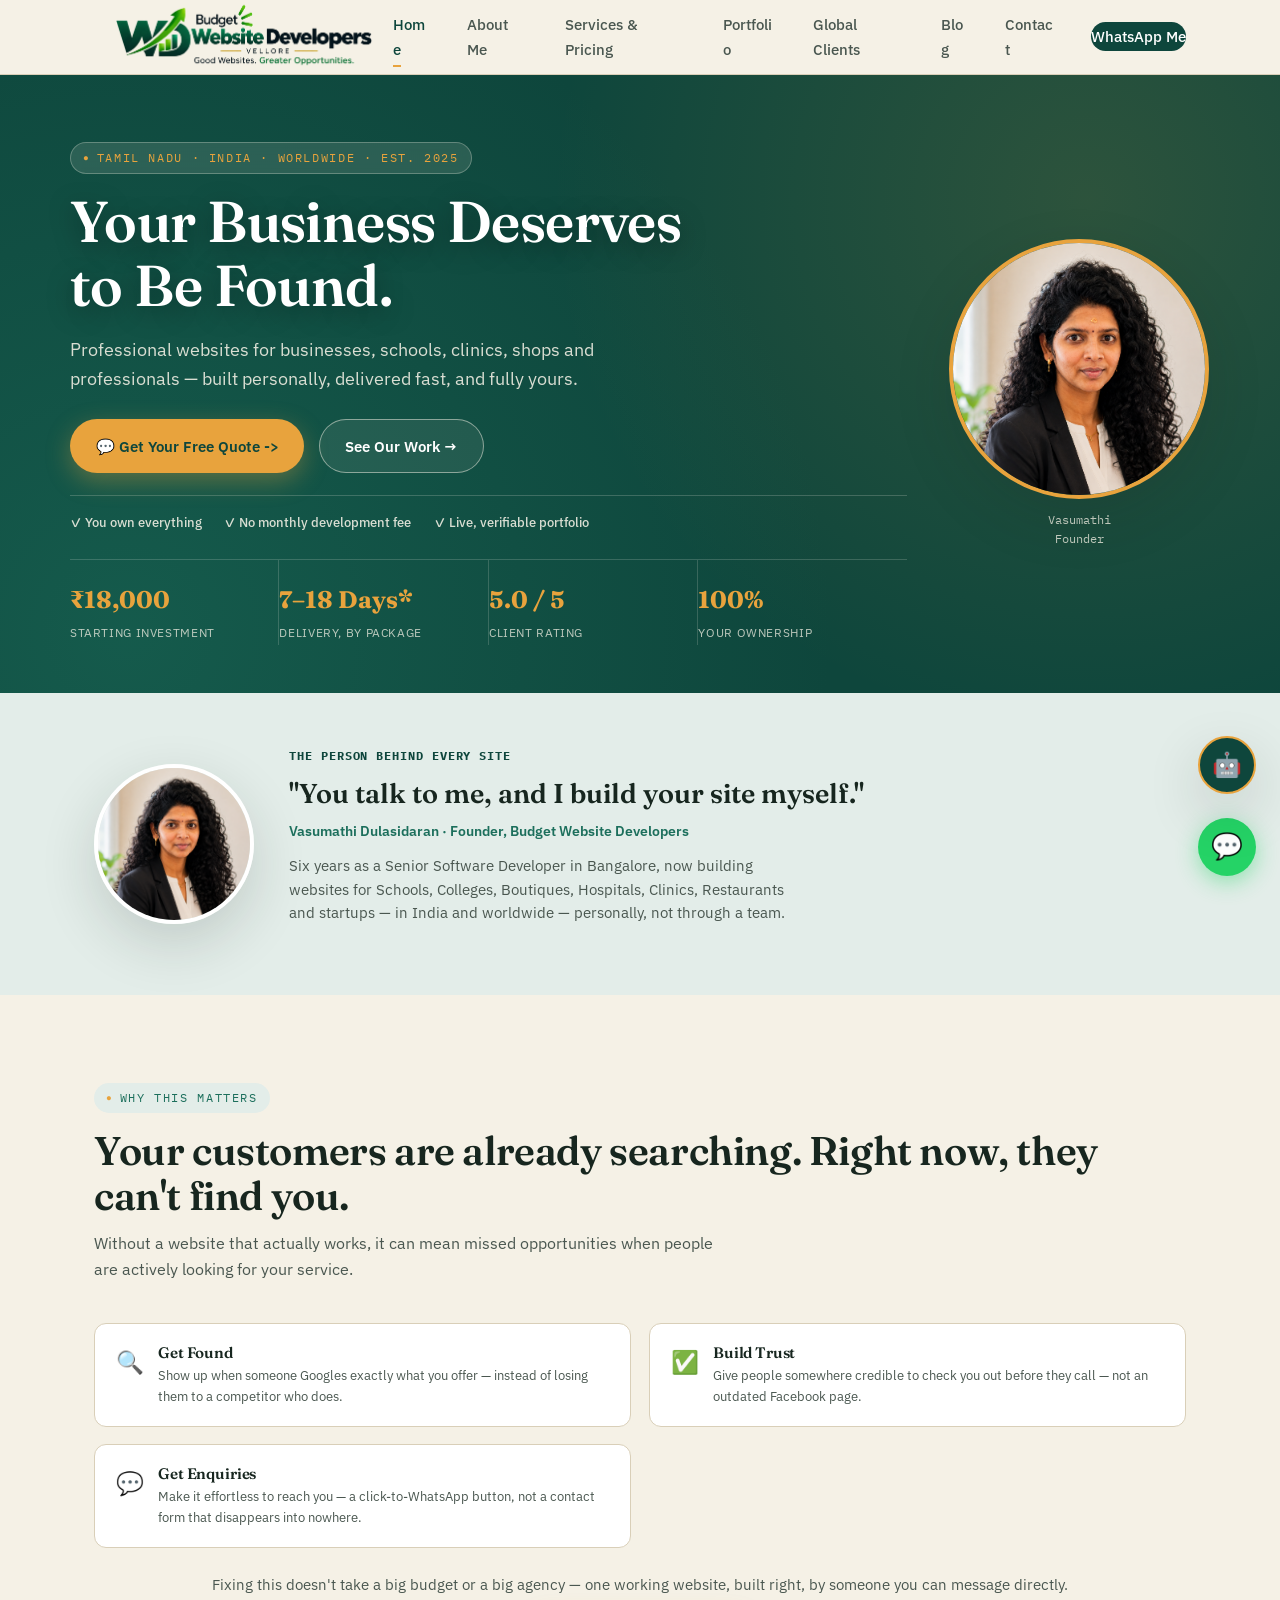
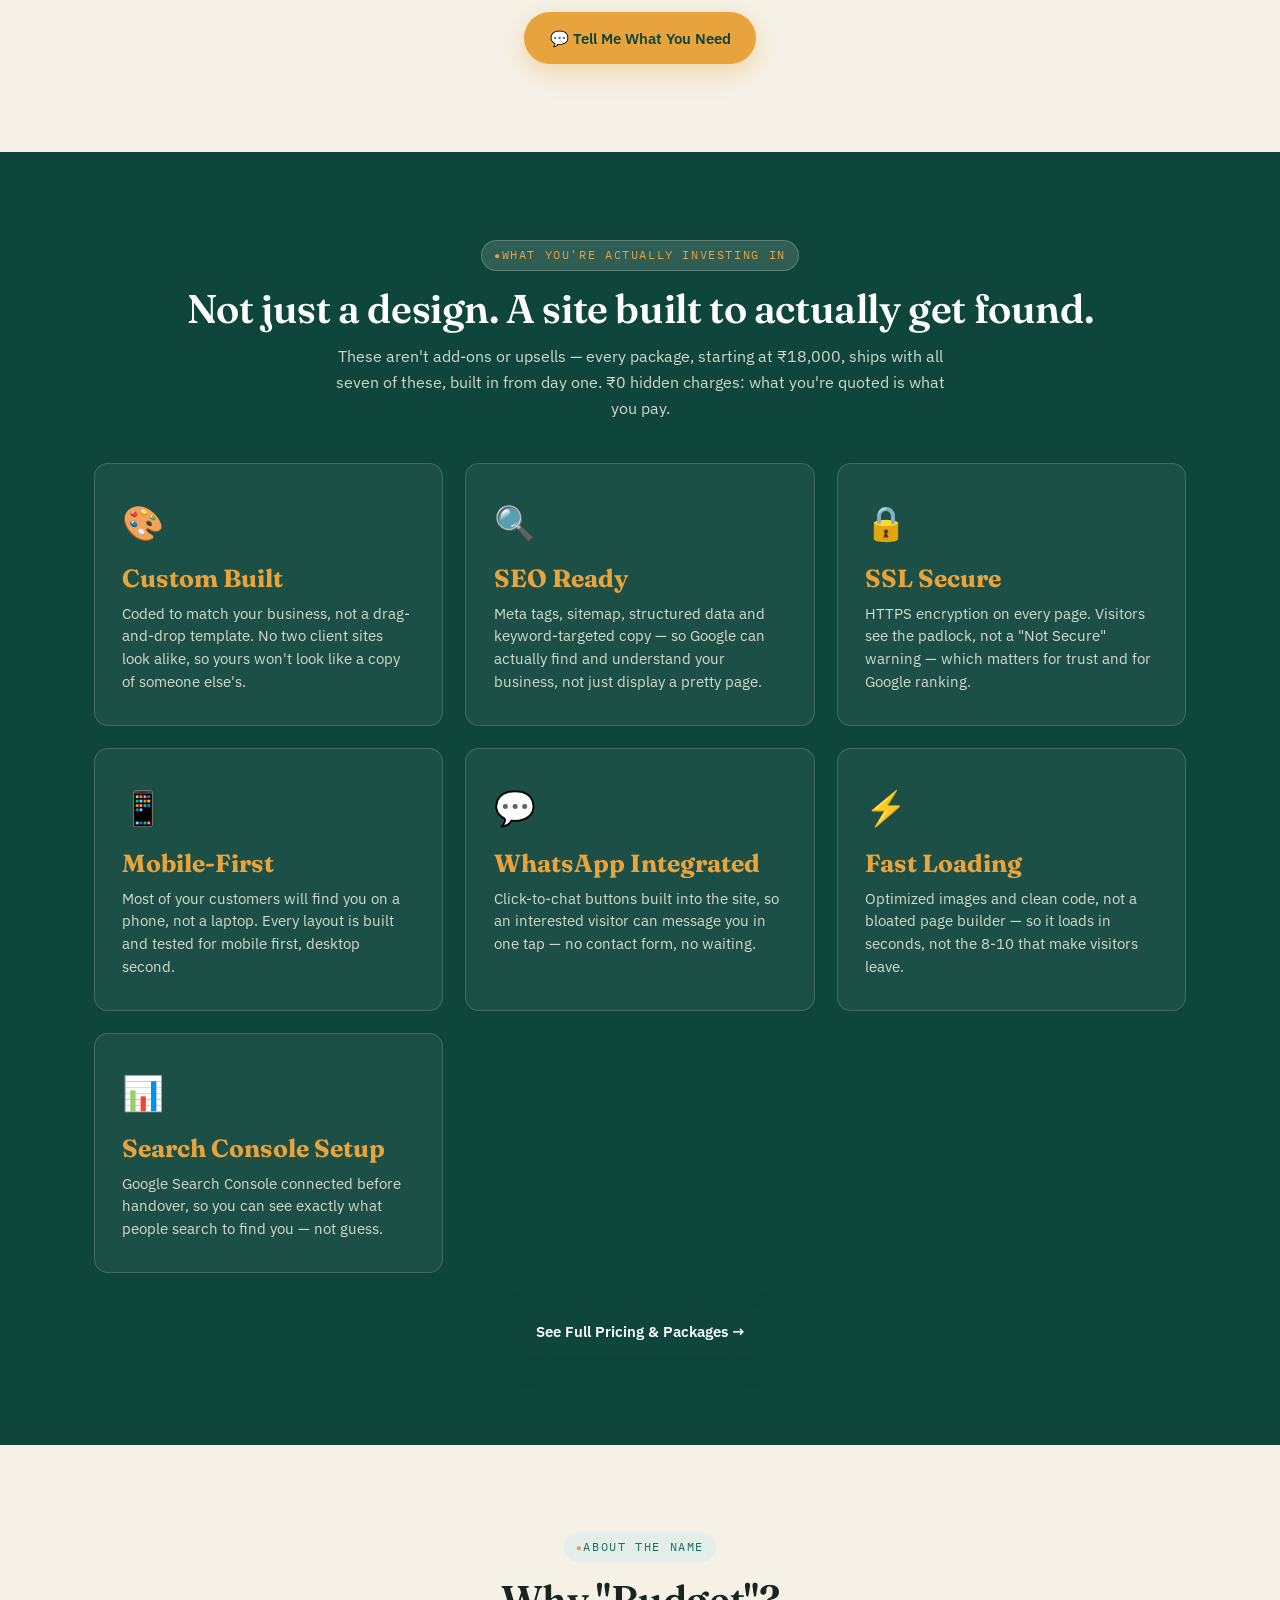
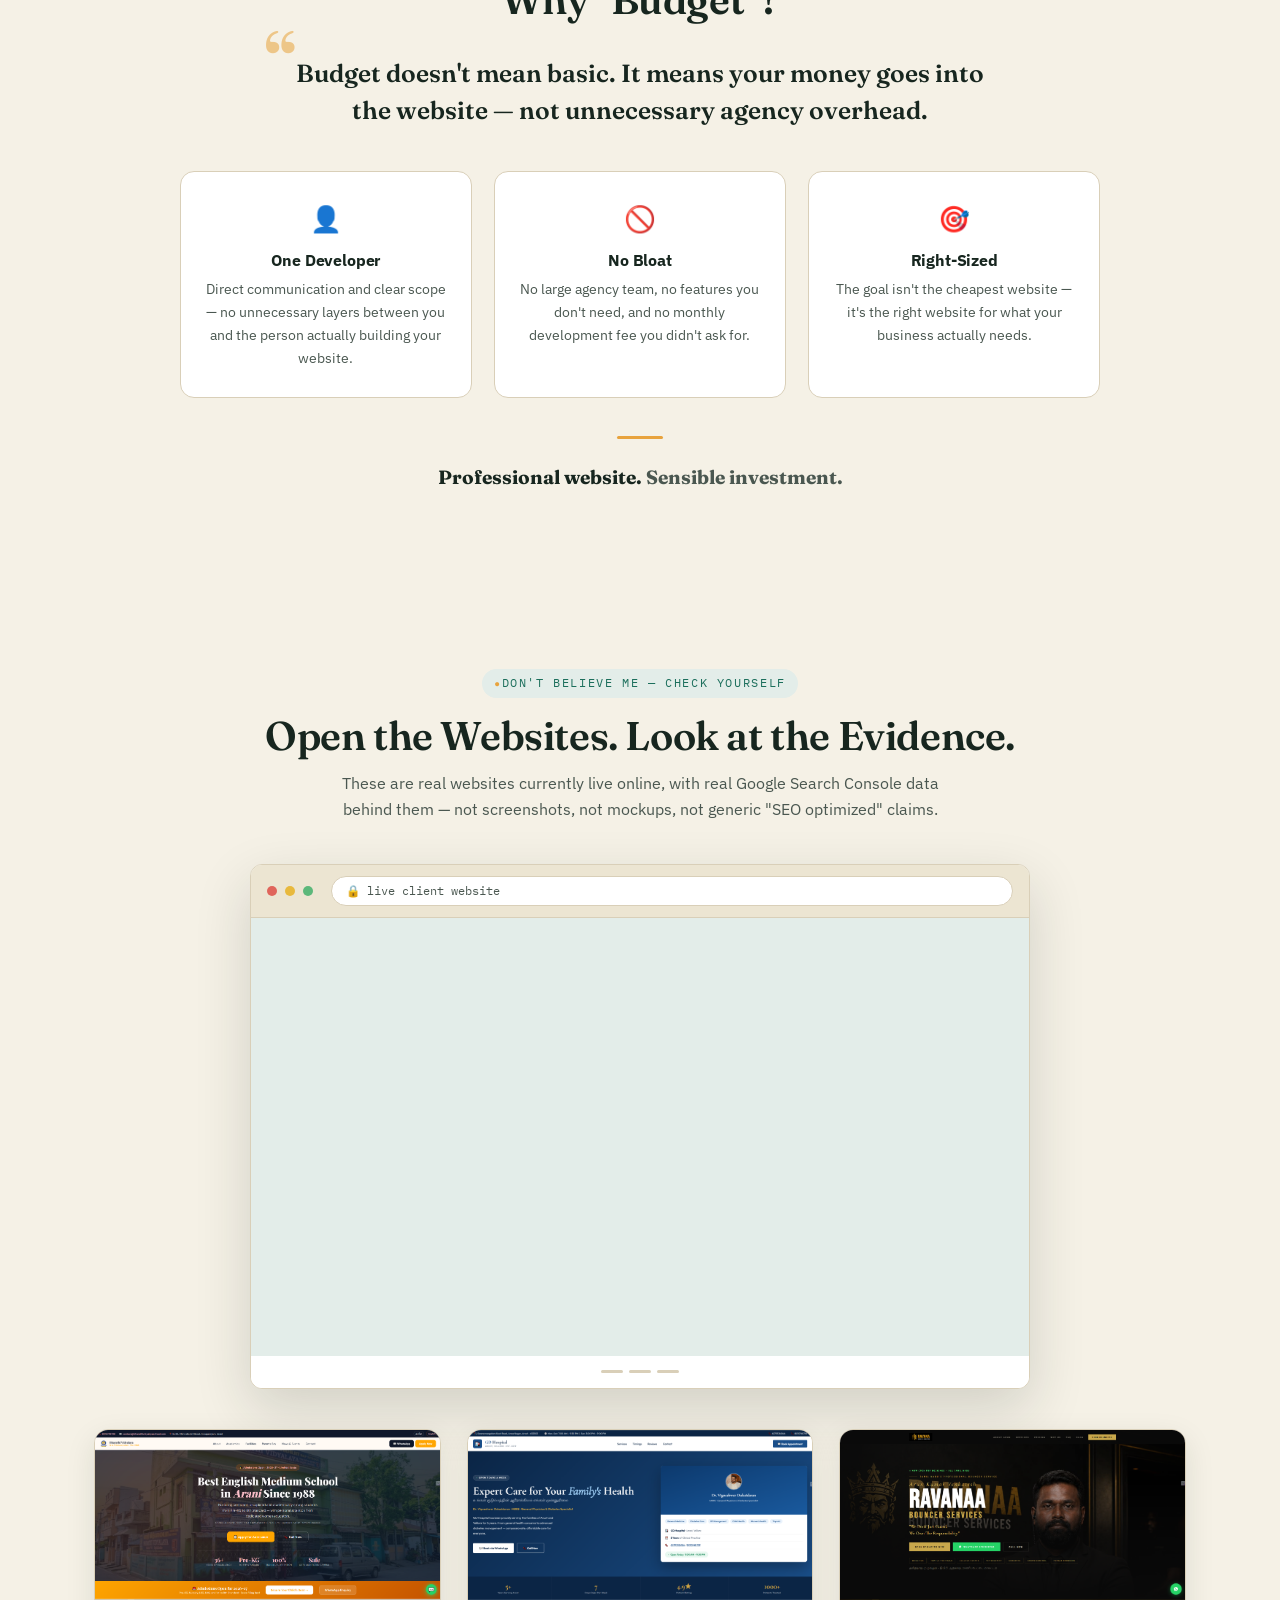
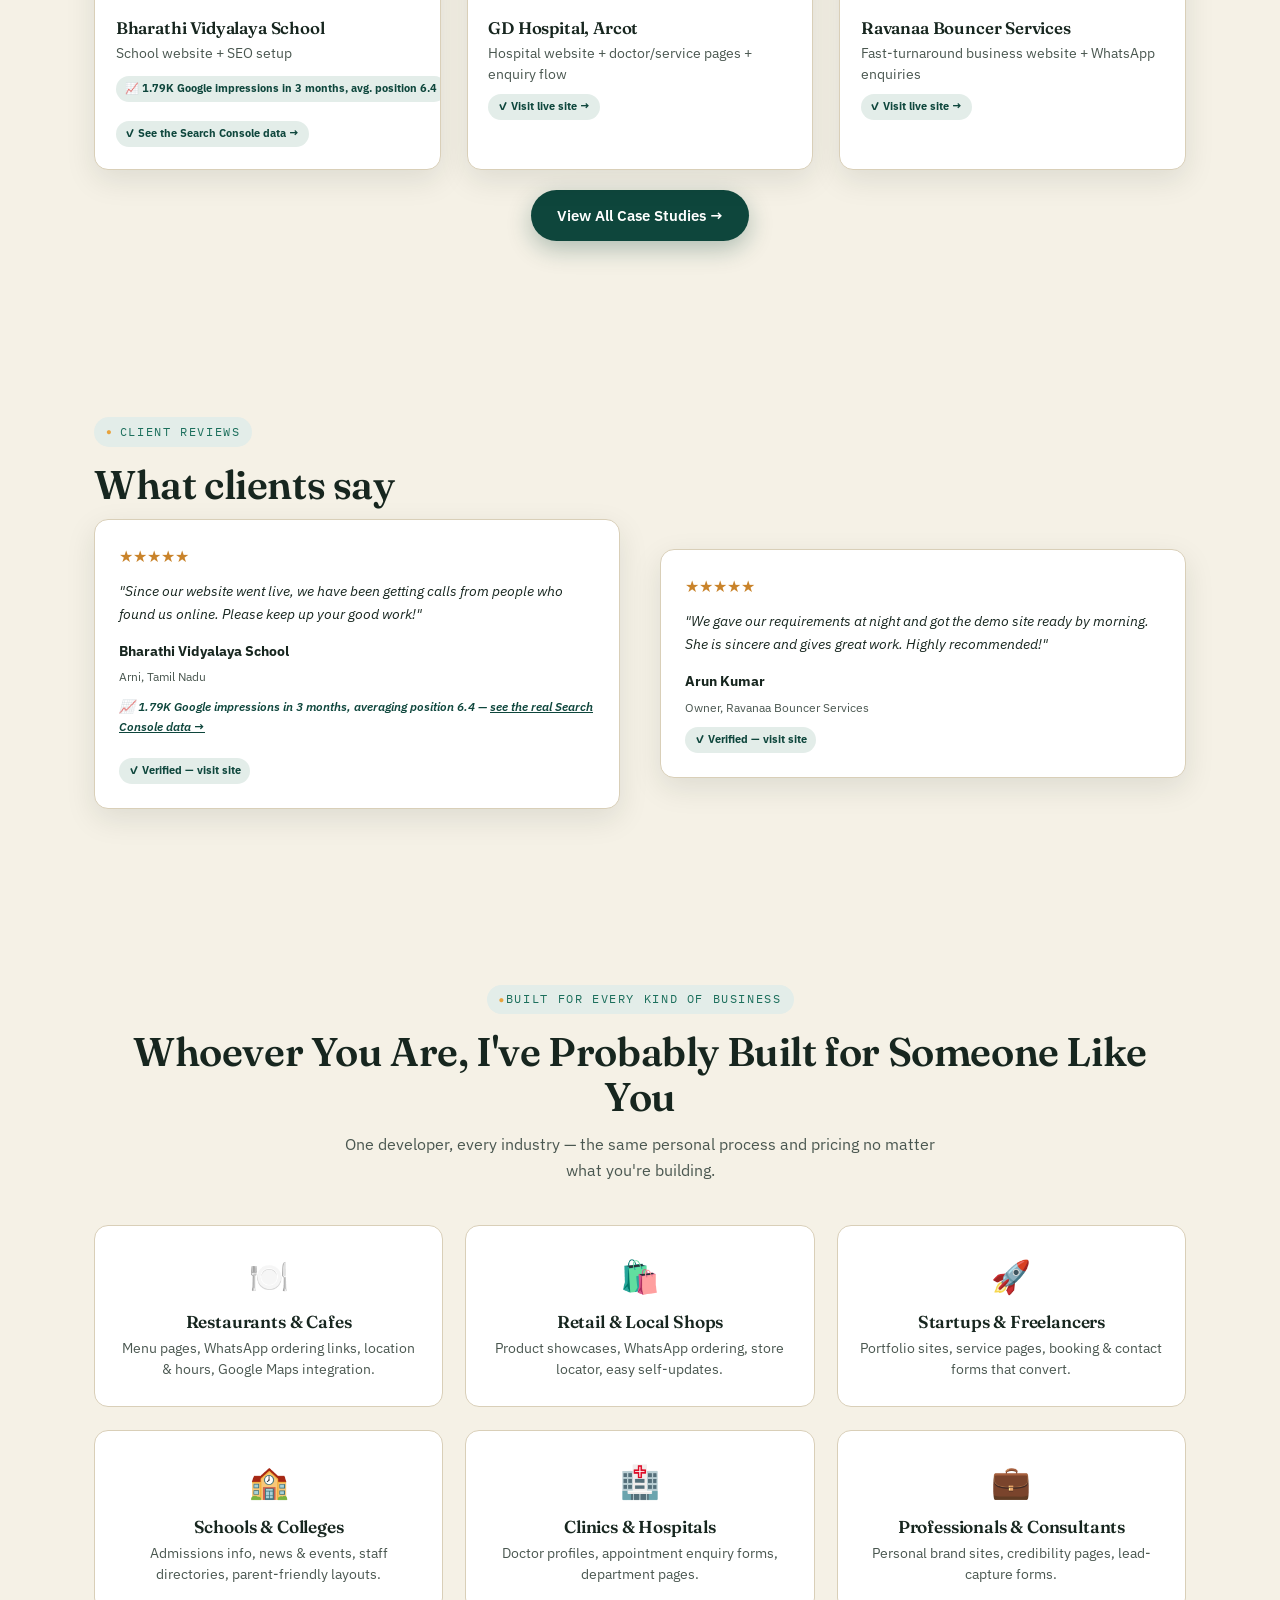
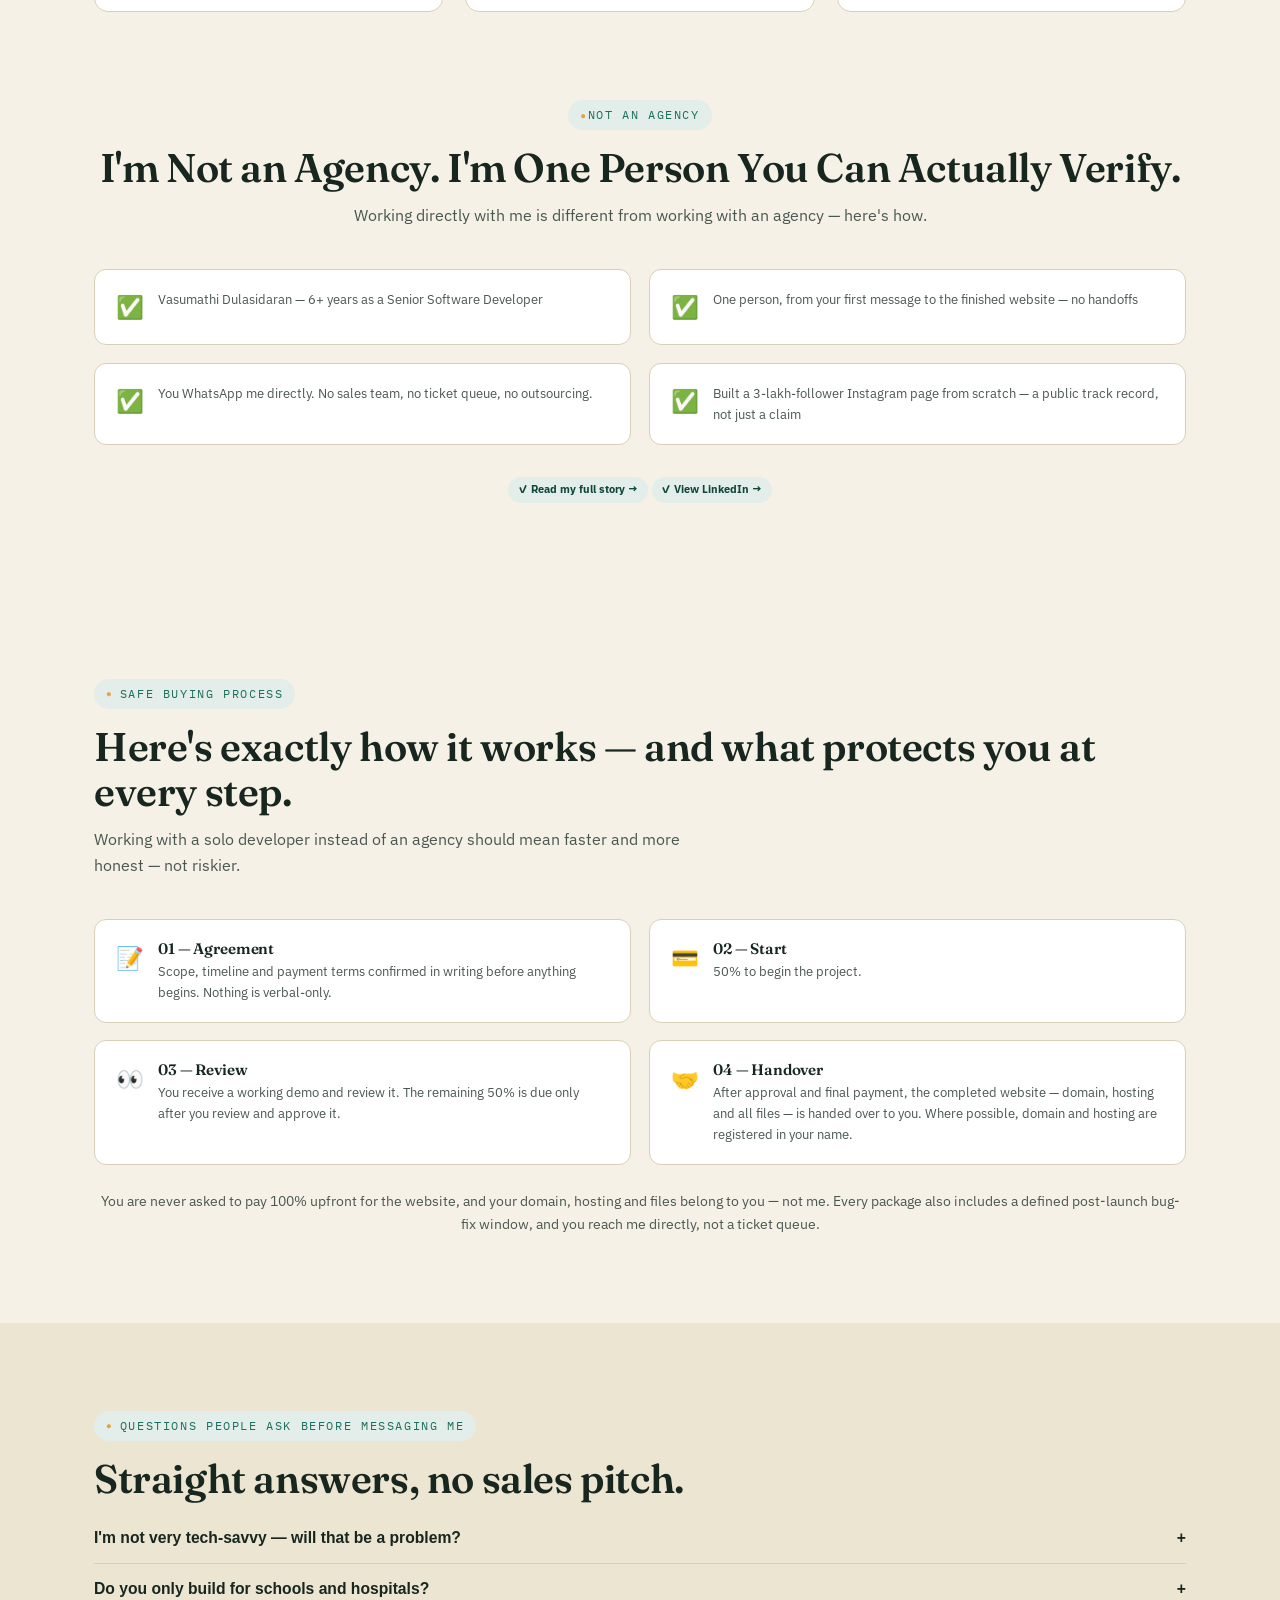
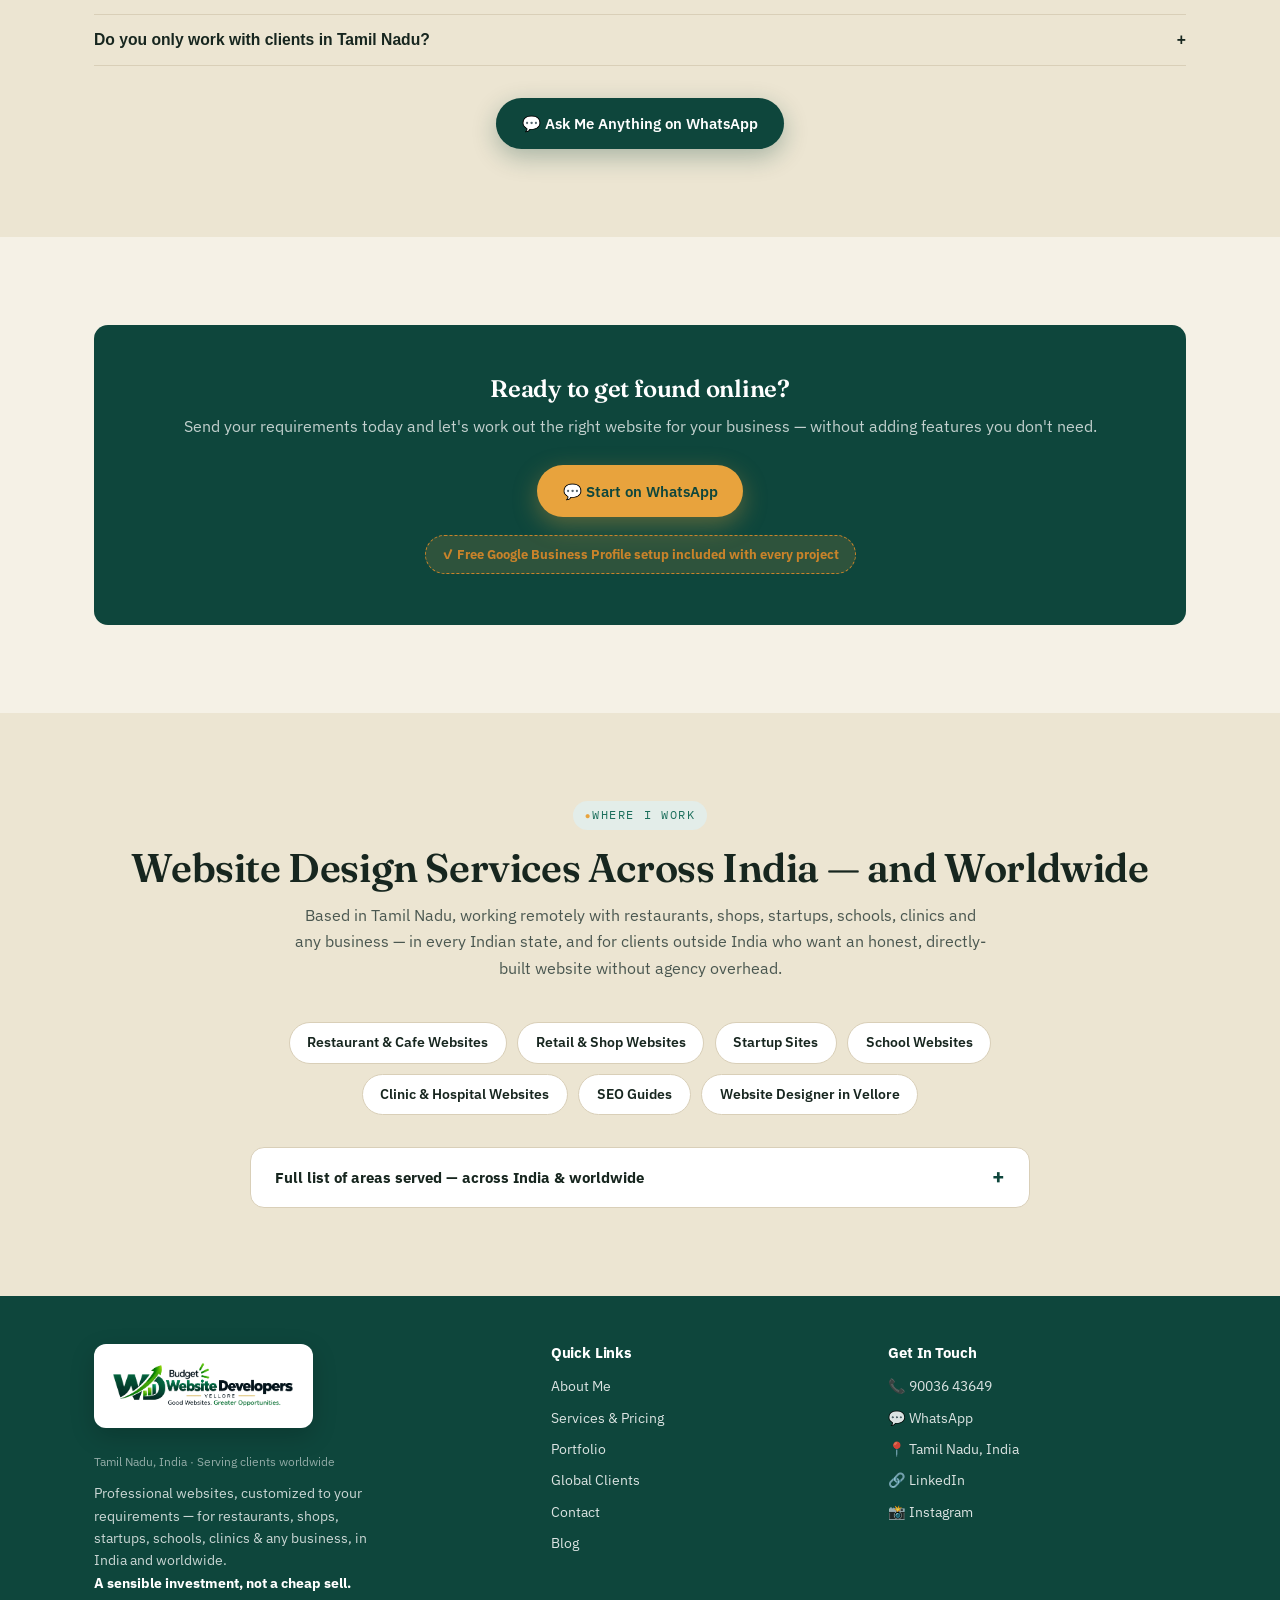
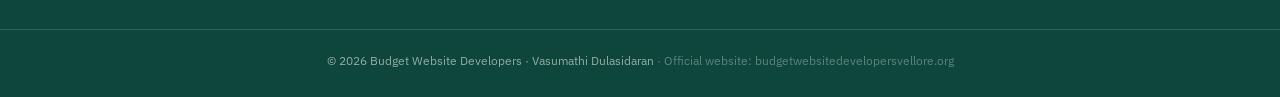
==== commit 882a6d58: "updated content" ====
--- a/index.html
+++ b/index.html
@@ -13,19 +13,19 @@
   <meta property="og:type" content="website" />
   <meta property="og:site_name" content="Budget Website Developers" />
   <meta property="og:title" content="Website Designer for Any Business | Budget Website Developers" />
-  <meta property="og:description" content="Professional websites for businesses, schools, clinics, shops and professionals across India and worldwide. Built personally with clear pricing, direct communication and typical 7–10 day delivery." />
+  <meta property="og:description" content="Professional websites for businesses, schools, clinics, shops and professionals across India and worldwide. Built personally with clear pricing, direct communication and 7–18 day delivery depending on package." />
   <meta property="og:url" content="https://budgetwebsitedevelopersvellore.org/" />
   <meta property="og:image" content="https://budgetwebsitedevelopersvellore.org/images/og-share.png" />
   <meta property="og:image:width" content="1200" />
   <meta property="og:image:height" content="630" />
   <meta name="twitter:card" content="summary_large_image" />
   <meta name="twitter:title" content="Website Designer for Any Business | Budget Website Developers" />
-  <meta name="twitter:description" content="Professional websites for businesses, schools, clinics, shops and professionals across India and worldwide. Built personally with clear pricing, direct communication and typical 7–10 day delivery." />
+  <meta name="twitter:description" content="Professional websites for businesses, schools, clinics, shops and professionals across India and worldwide. Built personally with clear pricing, direct communication and 7–18 day delivery depending on package." />
   <meta name="twitter:image" content="https://budgetwebsitedevelopersvellore.org/images/og-share.png" />
   <title>Website Designer for Any Business | Budget Website Developers</title>
   <meta
     name="description"
-    content="Professional websites for businesses, schools, clinics, shops and professionals across India and worldwide. Built personally with clear pricing, direct communication and typical 7–10 day delivery."
+    content="Professional websites for businesses, schools, clinics, shops and professionals across India and worldwide. Built personally with clear pricing, direct communication and 7–18 day delivery depending on package."
   />
   <link rel="preconnect" href="https://fonts.googleapis.com" />
   <link
@@ -51,7 +51,7 @@
           "jobTitle": "Founder & Senior Web Developer",
           "sameAs": [
             "https://www.linkedin.com/in/vasumathi-dulasidaran-817b8784/",
-            "https://www.instagram.com/letslearnsomeindianlanguages"
+            "https://www.instagram.com/budgetwebsitedevelopers"
           ]
         },
         "address": {
@@ -79,7 +79,7 @@
         "openingHours": "Mo-Sa 09:00-20:00",
         "sameAs": [
           "https://www.linkedin.com/in/vasumathi-dulasidaran-817b8784/",
-          "https://www.instagram.com/letslearnsomeindianlanguages"
+          "https://www.instagram.com/budgetwebsitedevelopers"
         ],
         "aggregateRating": {
           "@type": "AggregateRating",
@@ -668,7 +668,7 @@
           <h1>Your Business Deserves <br/> to Be Found.</h1>
           <p class="lead">Professional websites for businesses, schools, clinics, shops and professionals — built personally, delivered fast, and fully yours.</p>
           <div class="hero-btns">
-            <a href="https://wa.me/919003643649?text=Hi%20Vasumathi%2C%20I%20want%20a%20website%20for%20my%20business.%20Can%20we%20talk%3F" target="_blank" class="btn btn-primary">💬 Get My Free Quote -></a>
+            <a href="https://wa.me/919003643649?text=Hi%20Vasumathi%2C%20I%20want%20a%20website%20for%20my%20business.%20Can%20we%20talk%3F" target="_blank" class="btn btn-primary">💬 Get Your Free Quote -></a>
             <a href="portfolio.html" class="btn btn-ghost">See Our Work →</a>
           </div>
           <div class="hero-trust-strip">
@@ -678,9 +678,9 @@
           </div>
           <div class="hero-stats-bar">
             <div class="stat"><b>₹18,000</b><span>STARTING INVESTMENT</span></div>
-            <div class="stat"><b>7–10 Days*</b><span>TYPICAL DELIVERY</span></div>
+            <div class="stat"><b>7–18 Days*</b><span>DELIVERY, BY PACKAGE</span></div>
             <div class="stat"><b>5.0 / 5</b><span>Client Rating</span></div>
-            <div class="stat"><b>₹0</b><span>HIDDEN CHARGES</span></div>
+            <div class="stat"><b>100%</b><span>YOUR OWNERSHIP</span></div>
           </div>
         </div>
         <div class="hero-photo-card">
@@ -690,18 +690,22 @@
       </div>
     </div>
   </section>
-
-  <!-- TRUST STRIP -->
-  <div class="trust-strip">
-    <div class="wrap trust-grid">
-      <div><span class="n">6+</span><span class="l">Years IT Experience</span></div>
-      <div><span class="n">✓</span><span class="l">Clear Scope &amp; Timelines</span></div>
-      <div><span class="n">7–10 Days*</span><span class="l">Typical Delivery</span></div>
-      <div><span class="n">1-on-1</span><span class="l">Direct Access, No Middlemen</span></div>
-    </div>
-  </div>
-
-  <!-- WHY THIS MATTERS -->
+<!-- WHO BUILDS IT -->
+  <section class="founder-band">
+    <div class="wrap founder-band-grid">
+      <div class="founder-photo reveal">
+        <img src="images/vasu.png" alt="Vasumathi Dulasidaran, founder of Budget Website Developers" />
+      </div>
+      <div class="founder-quote-wrap reveal">
+        <div class="founder-eyebrow">The Person Behind Every Site</div>
+        <blockquote class="founder-quote">"You talk to me, and I build your site myself."</blockquote>
+        <p class="founder-byline">Vasumathi Dulasidaran · Founder, Budget Website Developers</p>
+        <p class="founder-sub">Six years as a Senior Software Developer in Bangalore, now building websites for Schools, Colleges, Boutiques, Hospitals, Clinics, Restaurants and startups — in India and worldwide — personally, not through a team.</p>
+      </div>
+    </div>
+  </section>
+
+   <!-- WHY THIS MATTERS -->
   <section>
     <div class="wrap">
       <div class="eyebrow">Why This Matters</div>
@@ -711,51 +715,84 @@
         <div class="trust-card">
           <div class="ic">🔍</div>
           <div>
-            <h4>Parents Google your school before they ever call.</h4>
-            <p>If nothing comes up — or an old Facebook page from 2019 does — you may lose the opportunity to a school that is easier to find and verify online.</p>
+            <h4>Get Found</h4>
+            <p>Show up when someone Googles exactly what you offer — instead of losing them to a competitor who does.</p>
           </div>
         </div>
         <div class="trust-card">
-          <div class="ic">🚶</div>
+          <div class="ic">✅</div>
           <div>
-            <h4>Someone searches for exactly what you sell — and finds a competitor instead.</h4>
-            <p>Without a site that shows up on Google, you're harder to discover when someone searches for your business or service right now, this week.</p>
+            <h4>Build Trust</h4>
+            <p>Give people somewhere credible to check you out before they call — not an outdated Facebook page.</p>
           </div>
         </div>
         <div class="trust-card">
-          <div class="ic">😩</div>
+          <div class="ic">💬</div>
           <div>
-            <h4>You asked a "website guy" for a quote once, and regretted it.</h4>
-            <p>Vague pricing, three weeks of silence, then a template that looks like every other local site. So you gave up and did nothing — again.</p>
-          </div>
-        </div>
-        <div class="trust-card">
-          <div class="ic">💸</div>
-          <div>
-            <h4>Agencies quote you like you're a corporate client.</h4>
-            <p>You don't need an app, a retainer, or a "brand strategy" deck. You need one honest, working website — and someone who actually replies when you message.</p>
-          </div>
-        </div>
-      </div>
-      <p style="text-align:center;margin-top:2rem">
-        <div class="reveal" style="display:flex;flex-wrap:wrap;align-items:center;justify-content:center;gap:0.6rem;margin:1.5rem 0">
-          <div style="background:var(--teal-pale);border:1px solid var(--line);border-radius:var(--radius);padding:0.75rem 1.1rem;font-weight:600;color:var(--ink);font-size:0.92rem">Get Found</div>
-          <span style="color:var(--ink-soft)">→</span>
-          <div style="background:var(--teal-pale);border:1px solid var(--line);border-radius:var(--radius);padding:0.75rem 1.1rem;font-weight:600;color:var(--ink);font-size:0.92rem">Build Trust</div>
-          <span style="color:var(--ink-soft)">→</span>
-          <div style="background:#fbf1de;border:1px solid var(--line);border-radius:var(--radius);padding:0.75rem 1.1rem;font-weight:600;color:var(--ink);font-size:0.92rem">Get Enquiries</div>
-          <span style="color:var(--ink-soft)">→</span>
-          <div style="background:#fbf1de;border:1px solid var(--line);border-radius:var(--radius);padding:0.75rem 1.1rem;font-weight:700;color:var(--marigold-d);font-size:0.92rem">Win Customers</div>
-        </div>
-      </p>
-      <p style="text-align:center;margin-top:0.5rem;color:var(--ink-soft);font-size:0.95rem">
-        Here's the good news: fixing this doesn't take a big budget or a big agency. It takes one working website, built right, by someone you can message directly.
+            <h4>Get Enquiries</h4>
+            <p>Make it effortless to reach you — a click-to-WhatsApp button, not a contact form that disappears into nowhere.</p>
+          </div>
+        </div>
+      </div>
+      <p style="text-align:center;margin-top:1.5rem;color:var(--ink-soft);font-size:0.95rem">
+        Fixing this doesn't take a big budget or a big agency — one working website, built right, by someone you can message directly.
       </p>
       <p style="text-align:center;margin-top:1rem">
         <a href="https://wa.me/919003643649?text=Hi%20Vasumathi%2C%20I%20want%20a%20website%20for%20my%20business.%20Can%20we%20talk%3F" target="_blank" class="btn btn-primary">💬 Tell Me What You Need</a>
       </p>
     </div>
   </section>
+
+  <!-- INVESTMENT -->
+  <section class="tech-section">
+    <div class="wrap">
+      <div class="eyebrow center" style="display:table;margin-left:auto;margin-right:auto">What You're Actually Investing In</div>
+      <h2 class="sec-title center">Not just a design. A site built to actually get found.</h2>
+      <p class="sec-sub center">These aren't add-ons or upsells — every package, starting at ₹18,000, ships with all seven of these, built in from day one. ₹0 hidden charges: what you're quoted is what you pay.</p>
+      <div class="tech-grid">
+        <div class="tech-card">
+          <span class="tech-ic">🎨</span>
+          <div class="tech-term">Custom Built</div>
+          <div class="tech-desc">Coded to match your business, not a drag-and-drop template. No two client sites look alike, so yours won't look like a copy of someone else's.</div>
+        </div>
+        <div class="tech-card">
+          <span class="tech-ic">🔍</span>
+          <div class="tech-term">SEO Ready</div>
+          <div class="tech-desc">Meta tags, sitemap, structured data and keyword-targeted copy — so Google can actually find and understand your business, not just display a pretty page.</div>
+        </div>
+        <div class="tech-card">
+          <span class="tech-ic">🔒</span>
+          <div class="tech-term">SSL Secure</div>
+          <div class="tech-desc">HTTPS encryption on every page. Visitors see the padlock, not a "Not Secure" warning — which matters for trust and for Google ranking.</div>
+        </div>
+        <div class="tech-card">
+          <span class="tech-ic">📱</span>
+          <div class="tech-term">Mobile-First</div>
+          <div class="tech-desc">Most of your customers will find you on a phone, not a laptop. Every layout is built and tested for mobile first, desktop second.</div>
+        </div>
+        <div class="tech-card">
+          <span class="tech-ic">💬</span>
+          <div class="tech-term">WhatsApp Integrated</div>
+          <div class="tech-desc">Click-to-chat buttons built into the site, so an interested visitor can message you in one tap — no contact form, no waiting.</div>
+        </div>
+        <div class="tech-card">
+          <span class="tech-ic">⚡</span>
+          <div class="tech-term">Fast Loading</div>
+          <div class="tech-desc">Optimized images and clean code, not a bloated page builder — so it loads in seconds, not the 8-10 that make visitors leave.</div>
+        </div>
+        <div class="tech-card">
+          <span class="tech-ic">📊</span>
+          <div class="tech-term">Search Console Setup</div>
+          <div class="tech-desc">Google Search Console connected before handover, so you can see exactly what people search to find you — not guess.</div>
+        </div>
+      </div>
+      <p style="text-align:center;margin-top:2rem">
+        <a href="services.html" class="btn btn-dark">See Full Pricing &amp; Packages →</a>
+      </p>
+    </div>
+  </section>
+
+ 
 
   <!-- WHY BUDGET -->
   <section>
@@ -783,92 +820,6 @@
       <div class="wb-tagline reveal"><span>Professional website.</span> Sensible investment.</div>
     </div>
   </section>
-
-  <!-- WHO I BUILD FOR -->
-  <section>
-    <div class="wrap">
-      <div class="eyebrow center" style="display:table;margin-left:auto;margin-right:auto">Built for Every Kind of Business</div>
-      <h2 class="sec-title center">Whoever You Are, I've Probably Built for Someone Like You</h2>
-      <p class="sec-sub center">One developer, every industry — the same personal process and pricing no matter what you're building.</p>
-      <div class="who-grid reveal">
-        <div class="who-card">
-          <div class="who-ic">🍽️</div>
-          <h3>Restaurants &amp; Cafes</h3>
-          <p>Menu pages, WhatsApp ordering links, location &amp; hours, Google Maps integration.</p>
-        </div>
-        <div class="who-card">
-          <div class="who-ic">🛍️</div>
-          <h3>Retail &amp; Local Shops</h3>
-          <p>Product showcases, WhatsApp ordering, store locator, easy self-updates.</p>
-        </div>
-        <div class="who-card">
-          <div class="who-ic">🚀</div>
-          <h3>Startups &amp; Freelancers</h3>
-          <p>Portfolio sites, service pages, booking &amp; contact forms that convert.</p>
-        </div>
-        <div class="who-card">
-          <div class="who-ic">🏫</div>
-          <h3>Schools &amp; Colleges</h3>
-          <p>Admissions info, news &amp; events, staff directories, parent-friendly layouts.</p>
-        </div>
-        <div class="who-card">
-          <div class="who-ic">🏥</div>
-          <h3>Clinics &amp; Hospitals</h3>
-          <p>Doctor profiles, appointment enquiry forms, department pages.</p>
-        </div>
-        <div class="who-card">
-          <div class="who-ic">💼</div>
-          <h3>Professionals &amp; Consultants</h3>
-          <p>Personal brand sites, credibility pages, lead-capture forms.</p>
-        </div>
-      </div>
-    </div>
-  </section>
-
-  <!-- WHO BUILDS IT -->
-  <section class="founder-band">
-    <div class="wrap founder-band-grid">
-      <div class="founder-photo reveal">
-        <img src="images/vasu.png" alt="Vasumathi Dulasidaran, founder of Budget Website Developers" />
-      </div>
-      <div class="founder-quote-wrap reveal">
-        <div class="founder-eyebrow">The Person Behind Every Site</div>
-        <blockquote class="founder-quote">"You talk to me, and I build your site myself."</blockquote>
-        <p class="founder-byline">Vasumathi Dulasidaran · Founder, Budget Website Developers</p>
-        <p class="founder-sub">Six years as a Senior Software Developer in Bangalore, now building websites for restaurants, shops, startups, schools and clinics — in India and worldwide — personally, not through a team.</p>
-      </div>
-    </div>
-  </section>
-  <section style="padding-top:0">
-    <div class="wrap">
-      <div class="eyebrow center" style="display:table;margin-left:auto;margin-right:auto">Not an Agency</div>
-      <h2 class="sec-title center">I'm Not an Agency. I'm One Person You Can Actually Verify.</h2>
-      <p class="sec-sub center">Working directly with me is different from working with an agency — here's how.</p>
-      <div class="trust-grid2 reveal">
-        <div class="trust-card">
-          <div class="ic">✅</div>
-          <div><p>Vasumathi Dulasidaran — 6+ years as a Senior Software Developer</p></div>
-        </div>
-        <div class="trust-card">
-          <div class="ic">✅</div>
-          <div><p>One person, from your first message to the finished website — no handoffs</p></div>
-        </div>
-        <div class="trust-card">
-          <div class="ic">✅</div>
-          <div><p>You WhatsApp me directly. No sales team, no ticket queue, no outsourcing.</p></div>
-        </div>
-        <div class="trust-card">
-          <div class="ic">✅</div>
-          <div><p>Built a 3-lakh-follower Instagram page from scratch — a public track record, not just a claim</p></div>
-        </div>
-      </div>
-      <p style="text-align:center;margin-top:1.5rem">
-        <a href="about.html" class="verify-chip">✓ Read my full story →</a>
-        <a href="https://www.linkedin.com/in/vasumathi-dulasidaran-817b8784/" target="_blank" class="verify-chip">✓ View LinkedIn →</a>
-      </p>
-    </div>
-  </section>
-
   <!-- PROOF -->
   <section>
     <div class="wrap">
@@ -927,9 +878,6 @@
           </div>
         </div>
       </div>
-      <p class="sec-sub center" style="margin-top:2rem;max-width:640px;margin-left:auto;margin-right:auto">
-        Because "Budget Website Developers" is a generic name, more than one shows up on a Google search. Verify the work and the person before you decide.
-      </p>
       <p style="text-align:center;margin-top:1.2rem">
         <a href="portfolio.html" class="btn btn-dark">View All Case Studies →</a>
       </p>
@@ -959,54 +907,79 @@
     </div>
   </section>
 
-  <!-- INVESTMENT -->
-  <section class="tech-section">
+  <!-- WHO I BUILD FOR -->
+  <section>
     <div class="wrap">
-      <div class="eyebrow center" style="display:table;margin-left:auto;margin-right:auto">What You're Actually Investing In</div>
-      <h2 class="sec-title center">Not just a design. A site built to actually get found.</h2>
-      <p class="sec-sub center">These aren't add-ons or upsells — every package, starting at ₹18,000, ships with all seven of these, built in from day one.</p>
-      <div class="tech-grid">
-        <div class="tech-card">
-          <span class="tech-ic">🎨</span>
-          <div class="tech-term">Custom Built</div>
-          <div class="tech-desc">Coded to match your business, not a drag-and-drop template. No two client sites look alike, so yours won't look like a copy of someone else's.</div>
-        </div>
-        <div class="tech-card">
-          <span class="tech-ic">🔍</span>
-          <div class="tech-term">SEO Ready</div>
-          <div class="tech-desc">Meta tags, sitemap, structured data and keyword-targeted copy — so Google can actually find and understand your business, not just display a pretty page.</div>
-        </div>
-        <div class="tech-card">
-          <span class="tech-ic">🔒</span>
-          <div class="tech-term">SSL Secure</div>
-          <div class="tech-desc">HTTPS encryption on every page. Visitors see the padlock, not a "Not Secure" warning — which matters for trust and for Google ranking.</div>
-        </div>
-        <div class="tech-card">
-          <span class="tech-ic">📱</span>
-          <div class="tech-term">Mobile-First</div>
-          <div class="tech-desc">Most of your customers will find you on a phone, not a laptop. Every layout is built and tested for mobile first, desktop second.</div>
-        </div>
-        <div class="tech-card">
-          <span class="tech-ic">💬</span>
-          <div class="tech-term">WhatsApp Integrated</div>
-          <div class="tech-desc">Click-to-chat buttons built into the site, so an interested visitor can message you in one tap — no contact form, no waiting.</div>
-        </div>
-        <div class="tech-card">
-          <span class="tech-ic">⚡</span>
-          <div class="tech-term">Fast Loading</div>
-          <div class="tech-desc">Optimized images and clean code, not a bloated page builder — so it loads in seconds, not the 8-10 that make visitors leave.</div>
-        </div>
-        <div class="tech-card">
-          <span class="tech-ic">📊</span>
-          <div class="tech-term">Search Console Setup</div>
-          <div class="tech-desc">Google Search Console connected before handover, so you can see exactly what people search to find you — not guess.</div>
-        </div>
-      </div>
-      <p style="text-align:center;margin-top:2rem">
-        <a href="services.html" class="btn btn-dark">See Full Pricing &amp; Packages →</a>
+      <div class="eyebrow center" style="display:table;margin-left:auto;margin-right:auto">Built for Every Kind of Business</div>
+      <h2 class="sec-title center">Whoever You Are, I've Probably Built for Someone Like You</h2>
+      <p class="sec-sub center">One developer, every industry — the same personal process and pricing no matter what you're building.</p>
+      <div class="who-grid reveal">
+        <div class="who-card">
+          <div class="who-ic">🍽️</div>
+          <h3>Restaurants &amp; Cafes</h3>
+          <p>Menu pages, WhatsApp ordering links, location &amp; hours, Google Maps integration.</p>
+        </div>
+        <div class="who-card">
+          <div class="who-ic">🛍️</div>
+          <h3>Retail &amp; Local Shops</h3>
+          <p>Product showcases, WhatsApp ordering, store locator, easy self-updates.</p>
+        </div>
+        <div class="who-card">
+          <div class="who-ic">🚀</div>
+          <h3>Startups &amp; Freelancers</h3>
+          <p>Portfolio sites, service pages, booking &amp; contact forms that convert.</p>
+        </div>
+        <div class="who-card">
+          <div class="who-ic">🏫</div>
+          <h3>Schools &amp; Colleges</h3>
+          <p>Admissions info, news &amp; events, staff directories, parent-friendly layouts.</p>
+        </div>
+        <div class="who-card">
+          <div class="who-ic">🏥</div>
+          <h3>Clinics &amp; Hospitals</h3>
+          <p>Doctor profiles, appointment enquiry forms, department pages.</p>
+        </div>
+        <div class="who-card">
+          <div class="who-ic">💼</div>
+          <h3>Professionals &amp; Consultants</h3>
+          <p>Personal brand sites, credibility pages, lead-capture forms.</p>
+        </div>
+      </div>
+    </div>
+  </section>
+
+  
+  <section style="padding-top:0">
+    <div class="wrap">
+      <div class="eyebrow center" style="display:table;margin-left:auto;margin-right:auto">Not an Agency</div>
+      <h2 class="sec-title center">I'm Not an Agency. I'm One Person You Can Actually Verify.</h2>
+      <p class="sec-sub center">Working directly with me is different from working with an agency — here's how.</p>
+      <div class="trust-grid2 reveal">
+        <div class="trust-card">
+          <div class="ic">✅</div>
+          <div><p>Vasumathi Dulasidaran — 6+ years as a Senior Software Developer</p></div>
+        </div>
+        <div class="trust-card">
+          <div class="ic">✅</div>
+          <div><p>One person, from your first message to the finished website — no handoffs</p></div>
+        </div>
+        <div class="trust-card">
+          <div class="ic">✅</div>
+          <div><p>You WhatsApp me directly. No sales team, no ticket queue, no outsourcing.</p></div>
+        </div>
+        <div class="trust-card">
+          <div class="ic">✅</div>
+          <div><p>Built a 3-lakh-follower Instagram page from scratch — a public track record, not just a claim</p></div>
+        </div>
+      </div>
+      <p style="text-align:center;margin-top:1.5rem">
+        <a href="about.html" class="verify-chip">✓ Read my full story →</a>
+        <a href="https://www.linkedin.com/in/vasumathi-dulasidaran-817b8784/" target="_blank" class="verify-chip">✓ View LinkedIn →</a>
       </p>
     </div>
   </section>
+
+  
 
   <!-- SAFE BUYING PROCESS -->
   <section>
@@ -1137,18 +1110,18 @@
           <li><a href="https://wa.me/919003643649" target="_blank">💬 WhatsApp</a></li>
           <li>📍 Tamil Nadu, India</li>
           <li><a href="https://www.linkedin.com/in/vasumathi-dulasidaran-817b8784/" target="_blank">🔗 LinkedIn</a></li>
-          <li><a href="https://www.instagram.com/letslearnsomeindianlanguages" target="_blank">📸 Instagram</a></li>
+          <li><a href="https://www.instagram.com/budgetwebsitedevelopers" target="_blank">📸 Instagram</a></li>
         </ul>
       </div>
     </div>
-    <div class="footer-bottom">© 2026 Budget Website Developers · Vasumathi Dulasidaran</div>
+    <div class="footer-bottom">© 2026 Budget Website Developers · Vasumathi Dulasidaran <span style="opacity:0.6">· Official website: budgetwebsitedevelopersvellore.org</span></div>
   </footer>
 
   <a href="https://wa.me/919003643649?text=Hi%20Vasumathi%2C%20I%20am%20interested%20in%20a%20website%20for%20my%20business." class="wa-float" target="_blank" aria-label="WhatsApp">💬</a>
 
   <button class="bot-float" id="botToggle" aria-label="Chat with assistant">🤖</button>
   <div class="bot-panel" id="botPanel">
-    <div class="bot-head">Ask Vasu's Assistant<span class="sub">Usually replies instantly</span><button class="bot-close" id="botClose" aria-label="Close chat">✕</button></div>
+    <div class="bot-head">Quick Questions?<span class="sub">Instant answers, automated</span><button class="bot-close" id="botClose" aria-label="Close chat">✕</button></div>
     <div class="bot-body" id="botBody">
       <div class="bot-msg bot">Hi! I'm the site assistant for Budget Website Developers 👋 Ask me about pricing, delivery time, or what's included.</div>
     </div>
